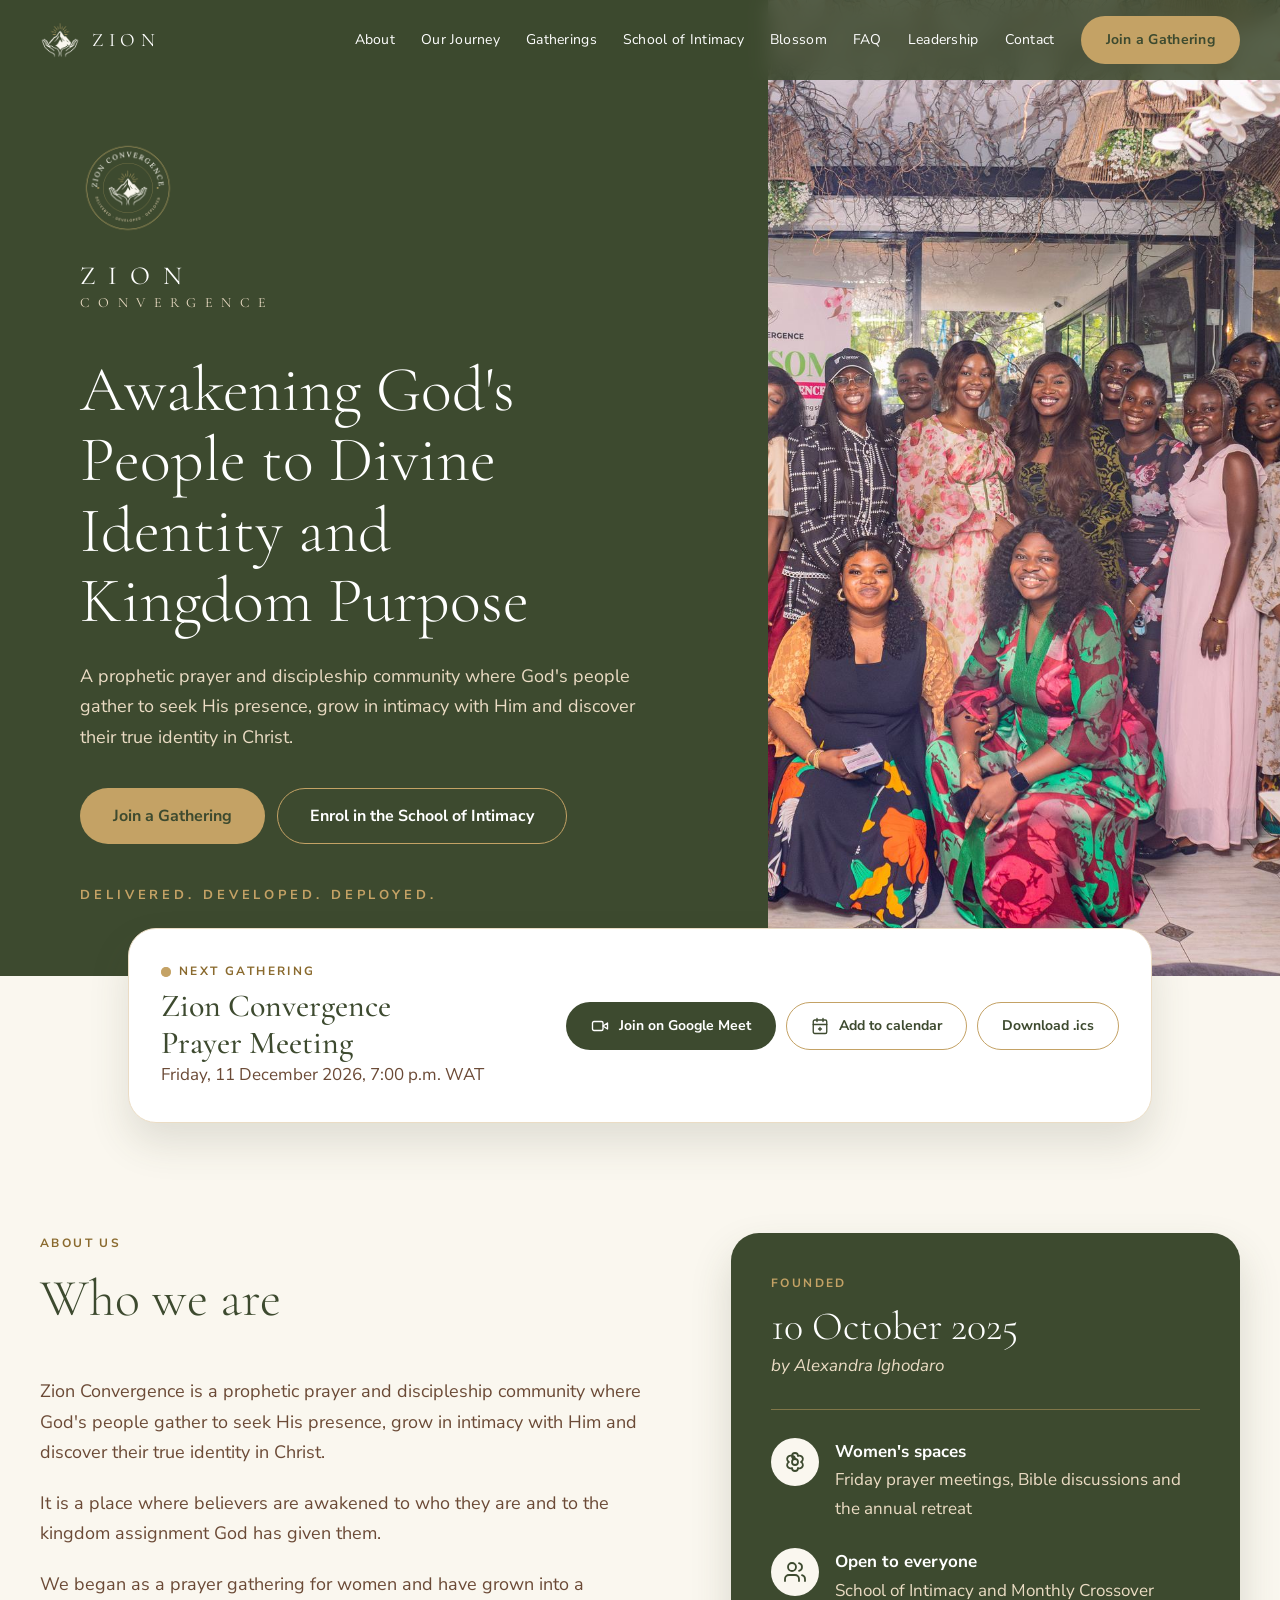
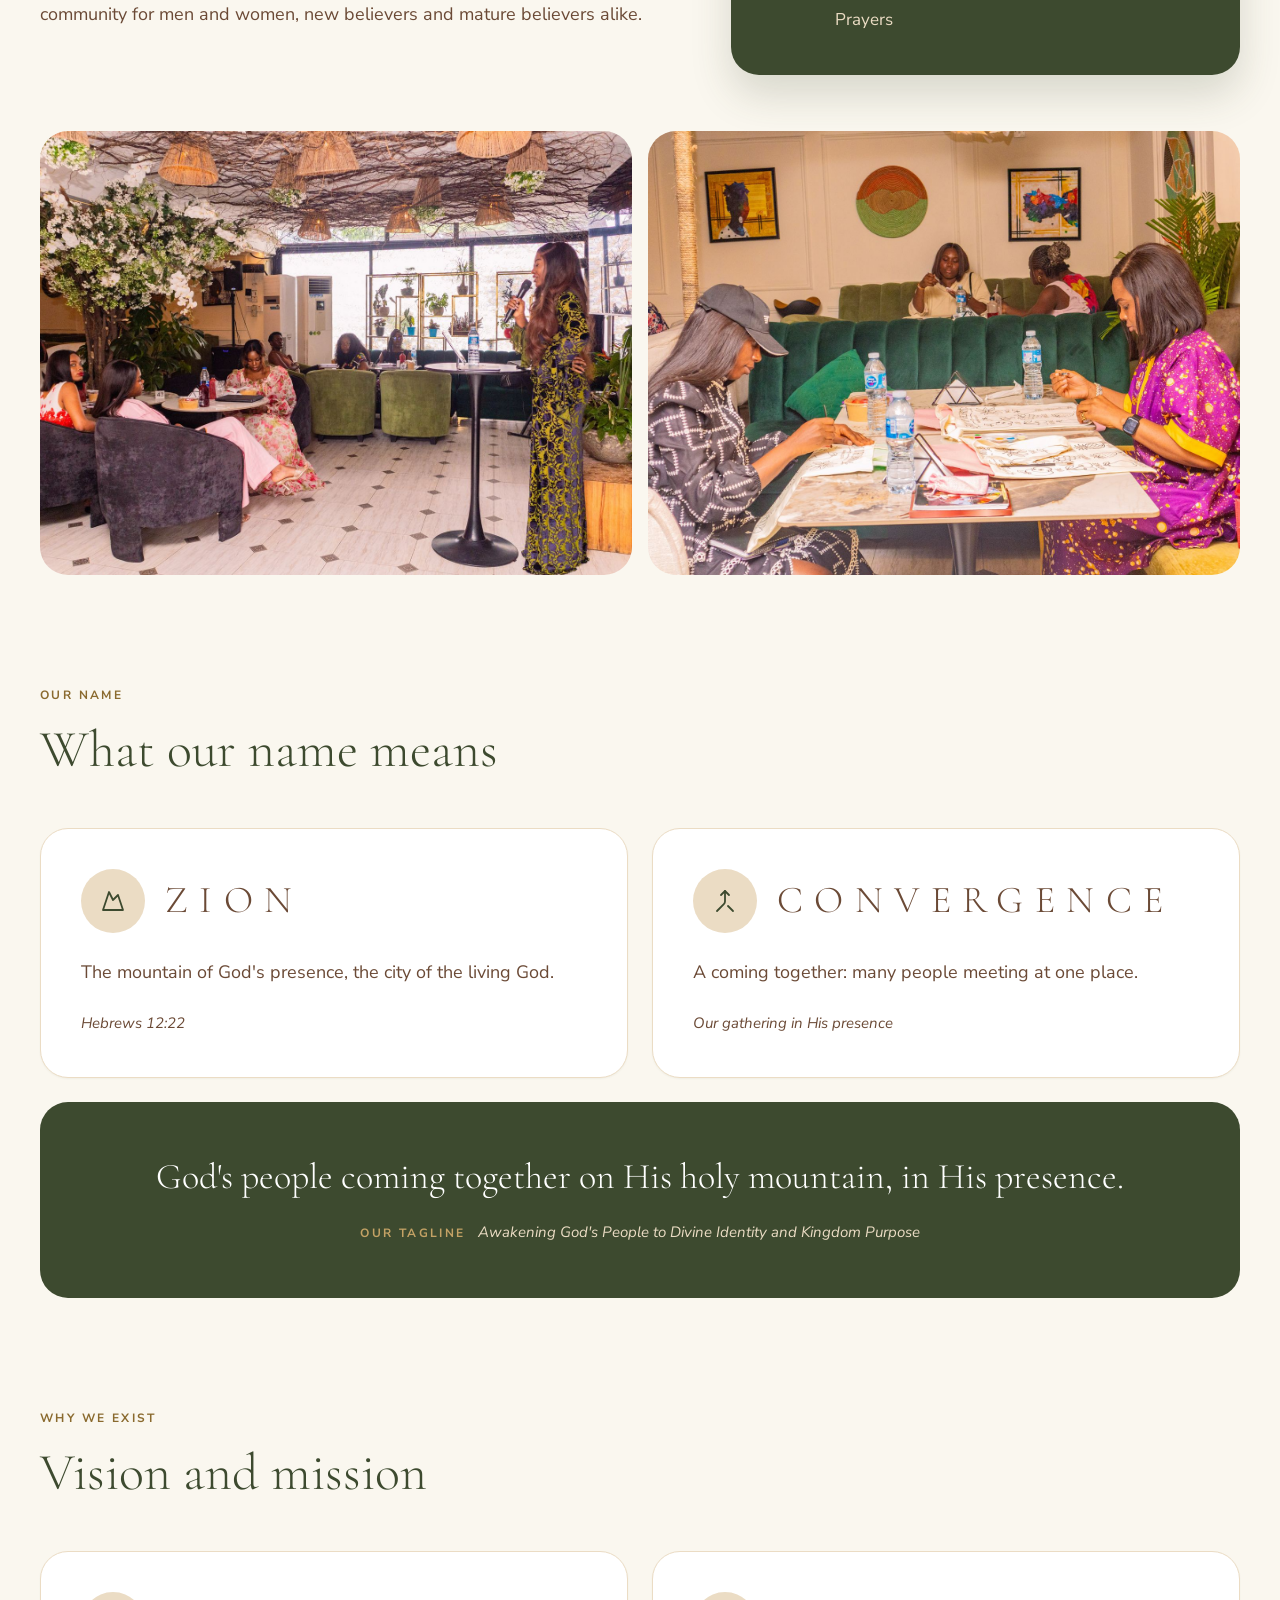
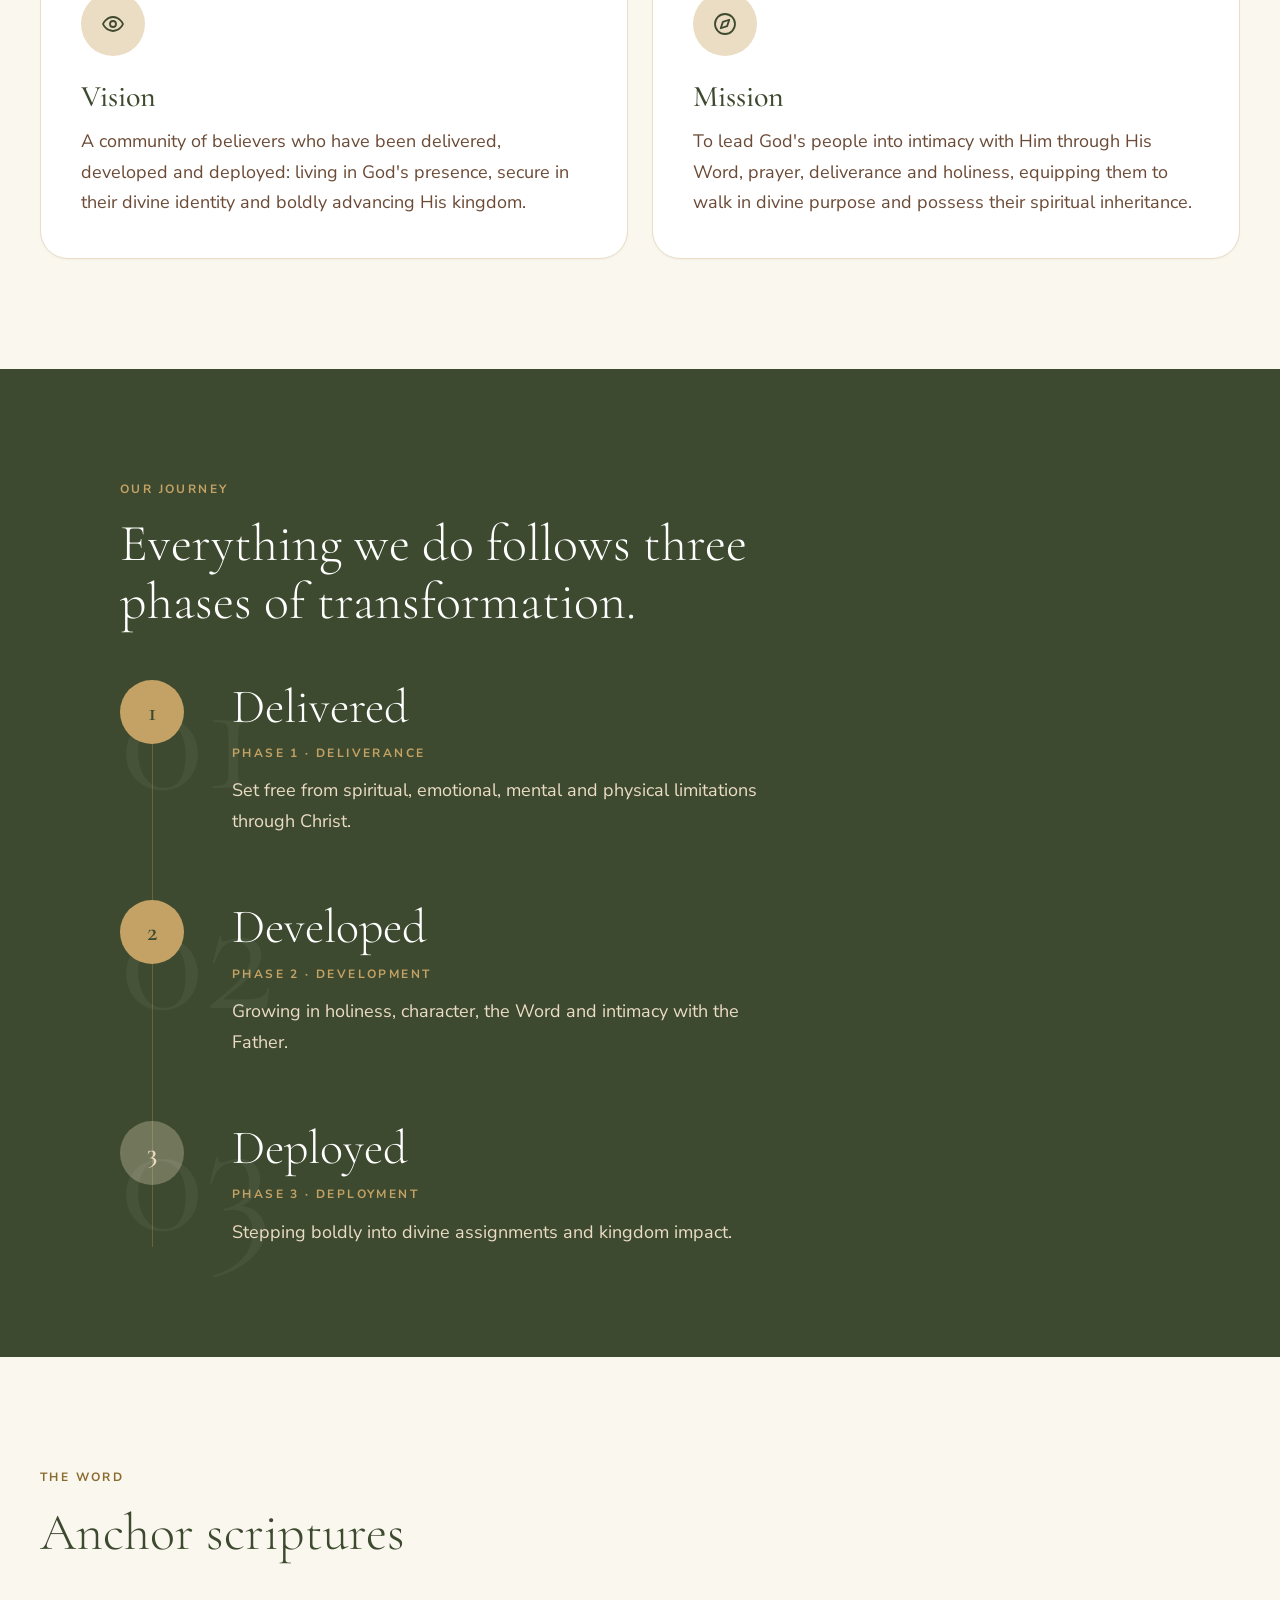
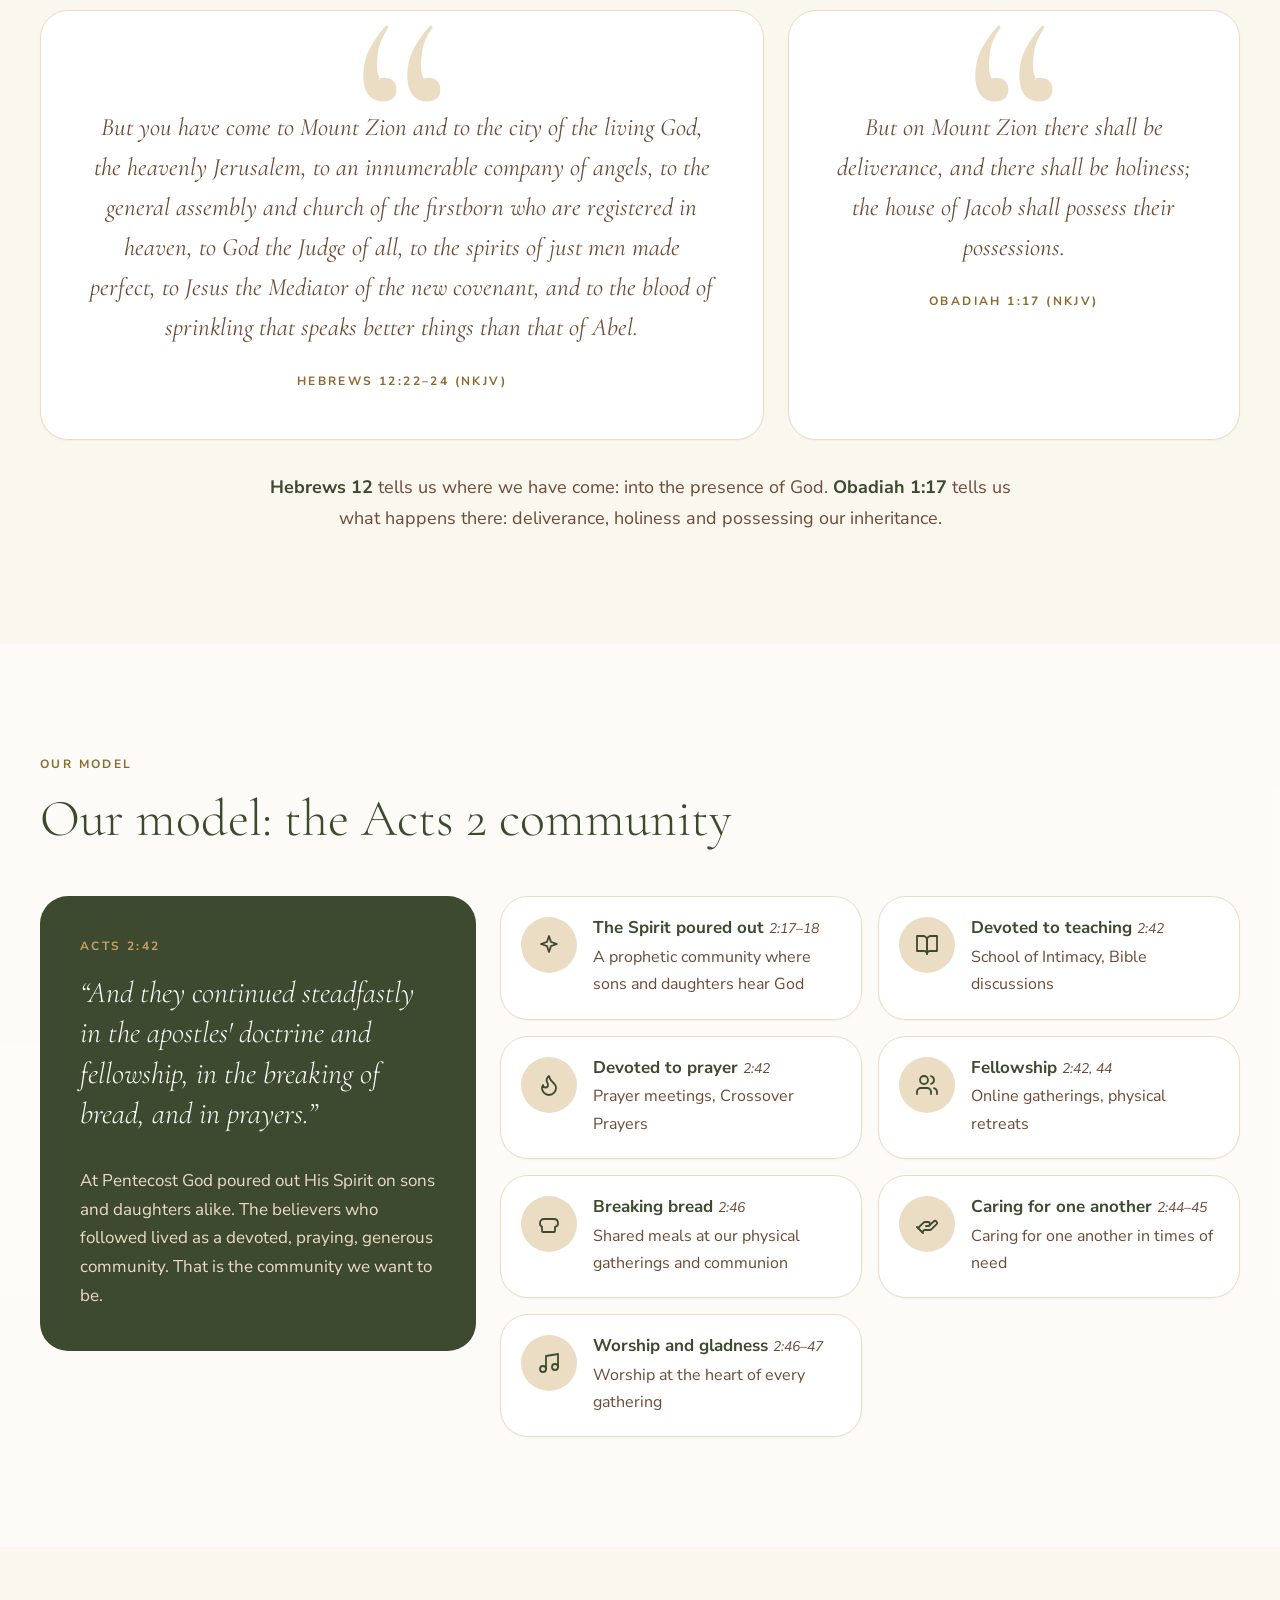
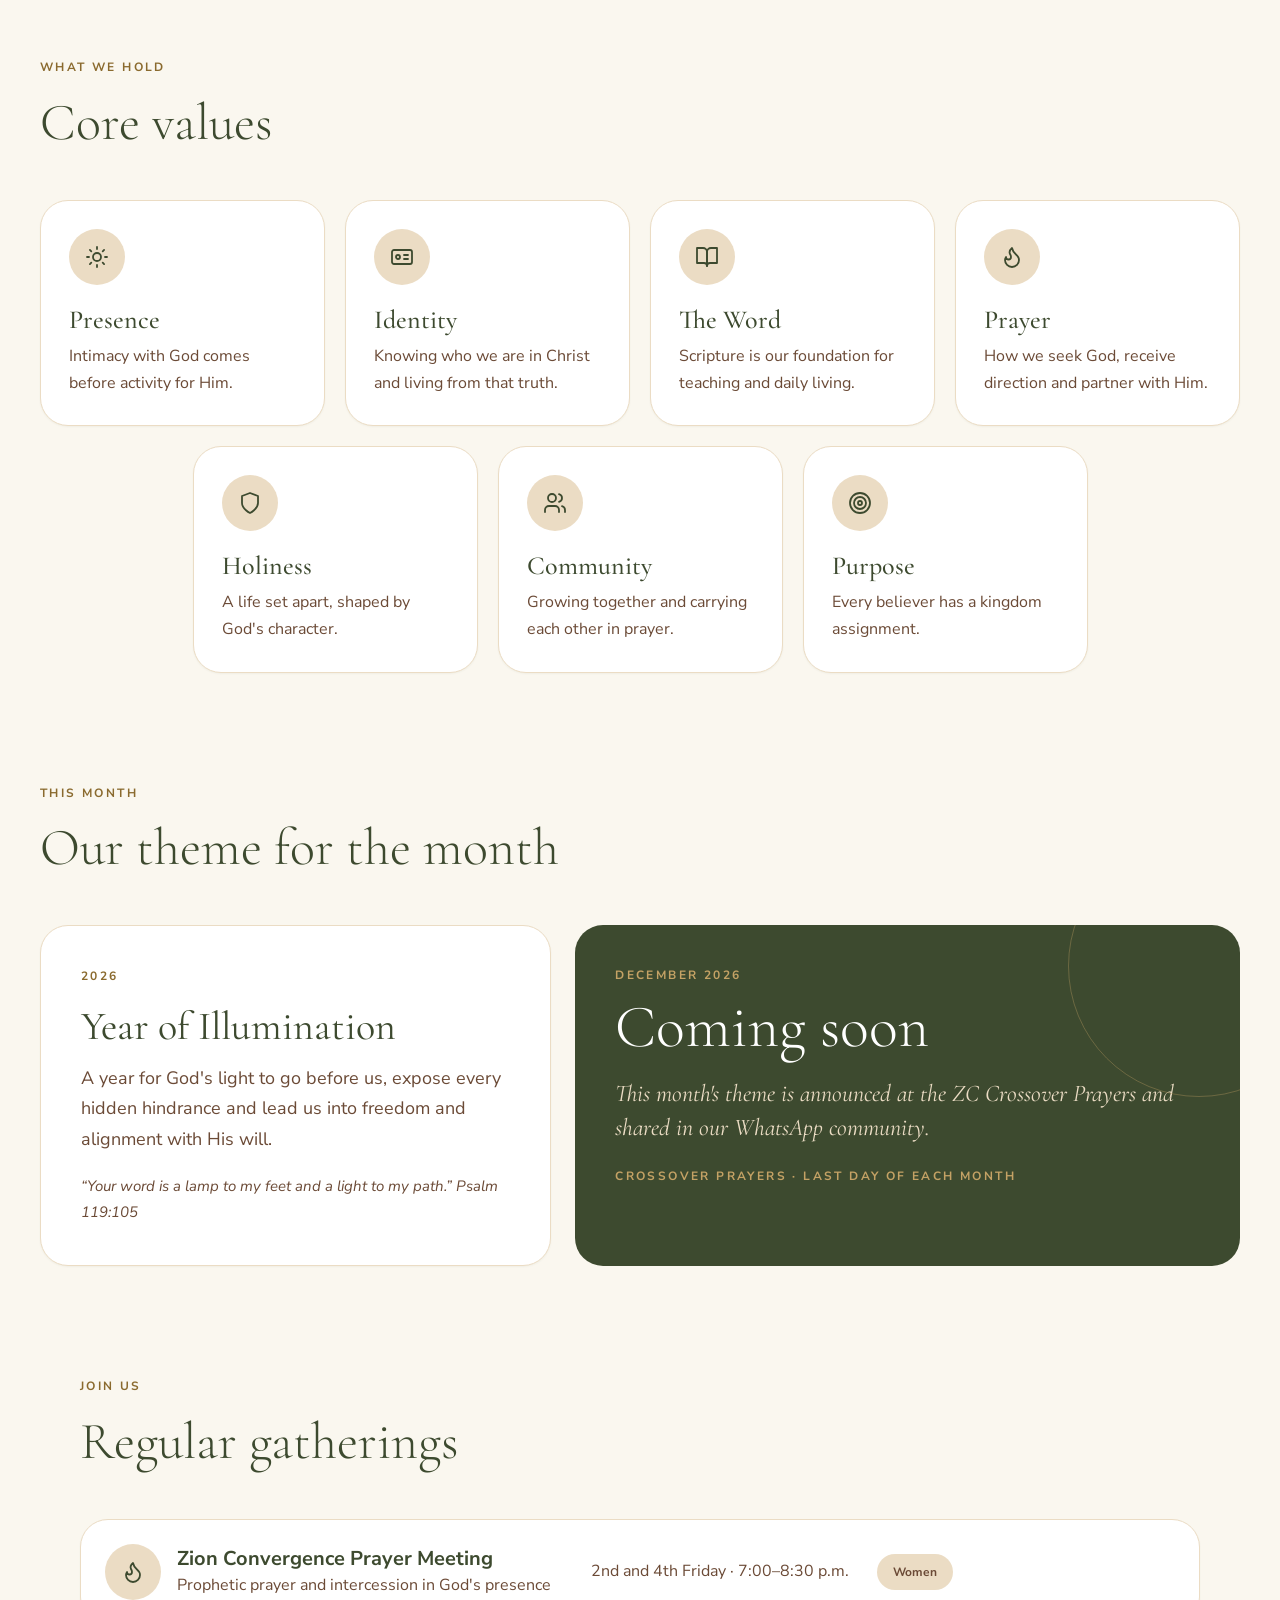
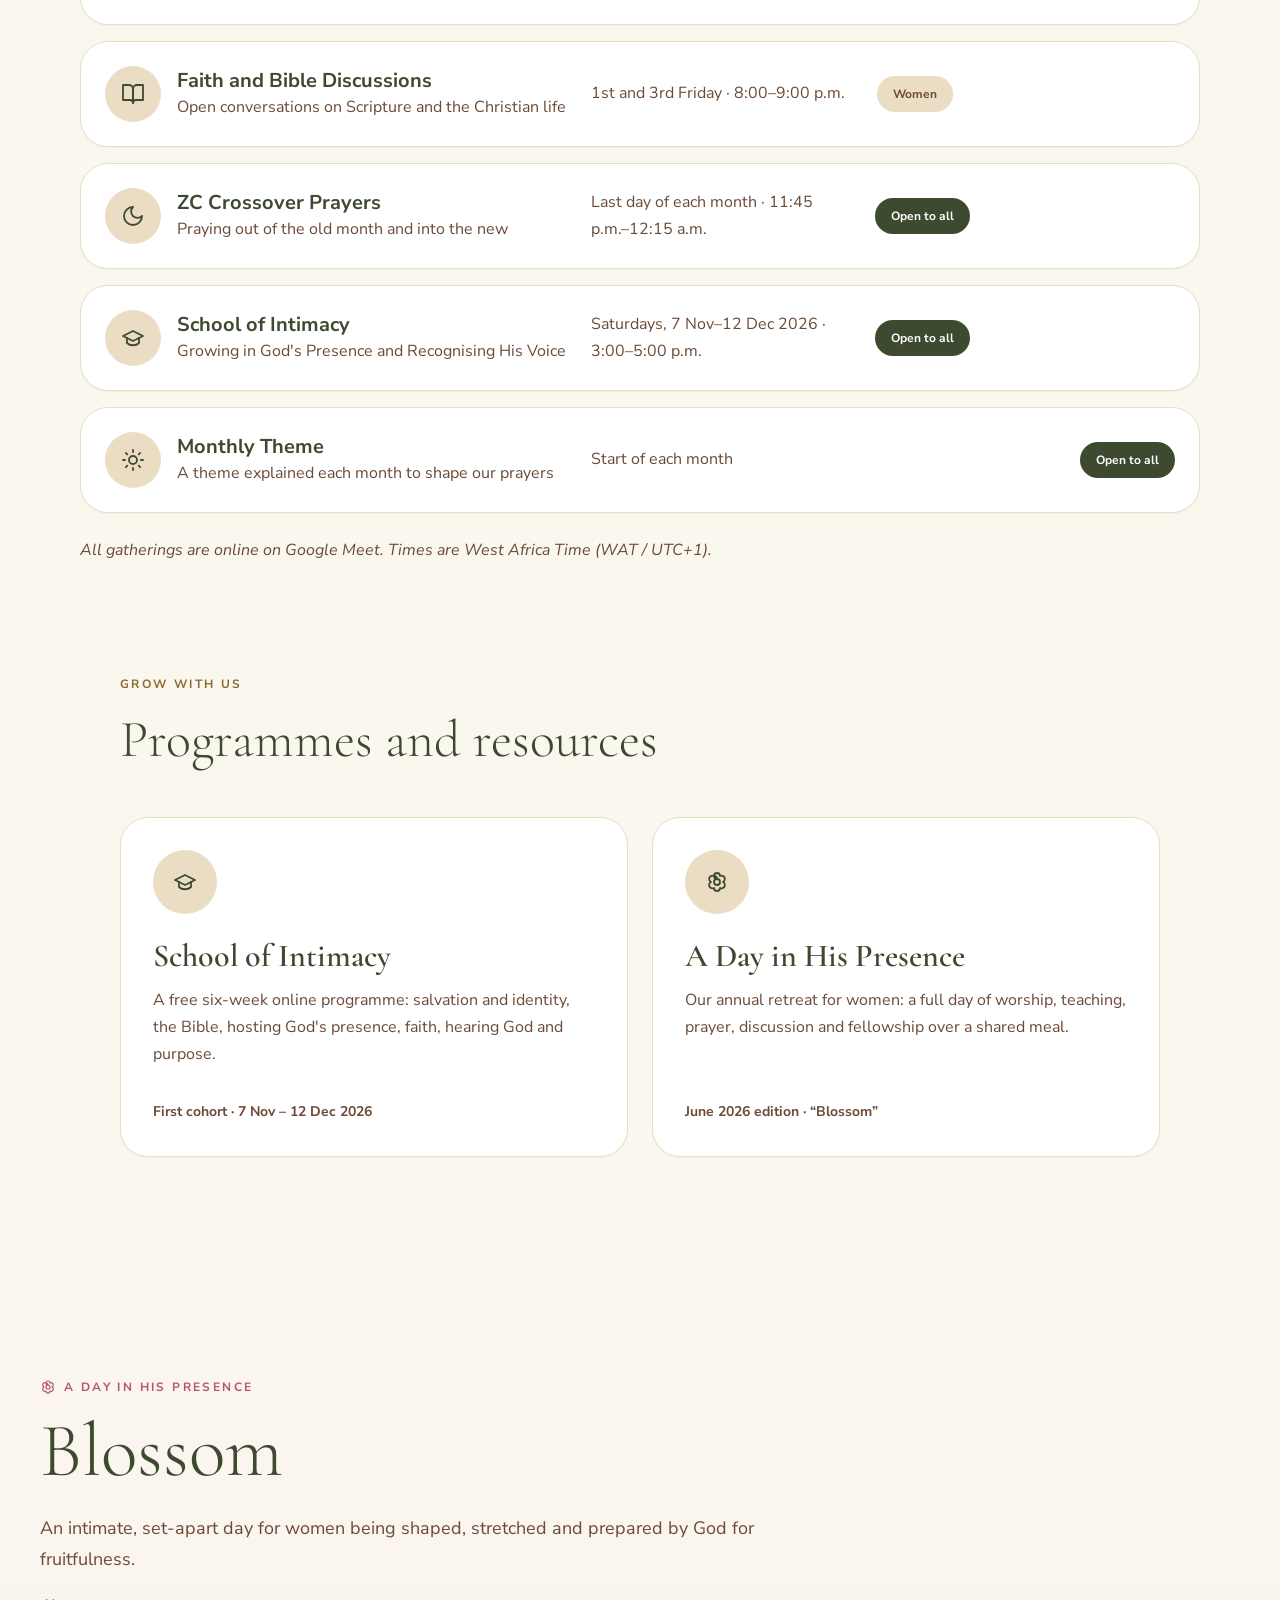
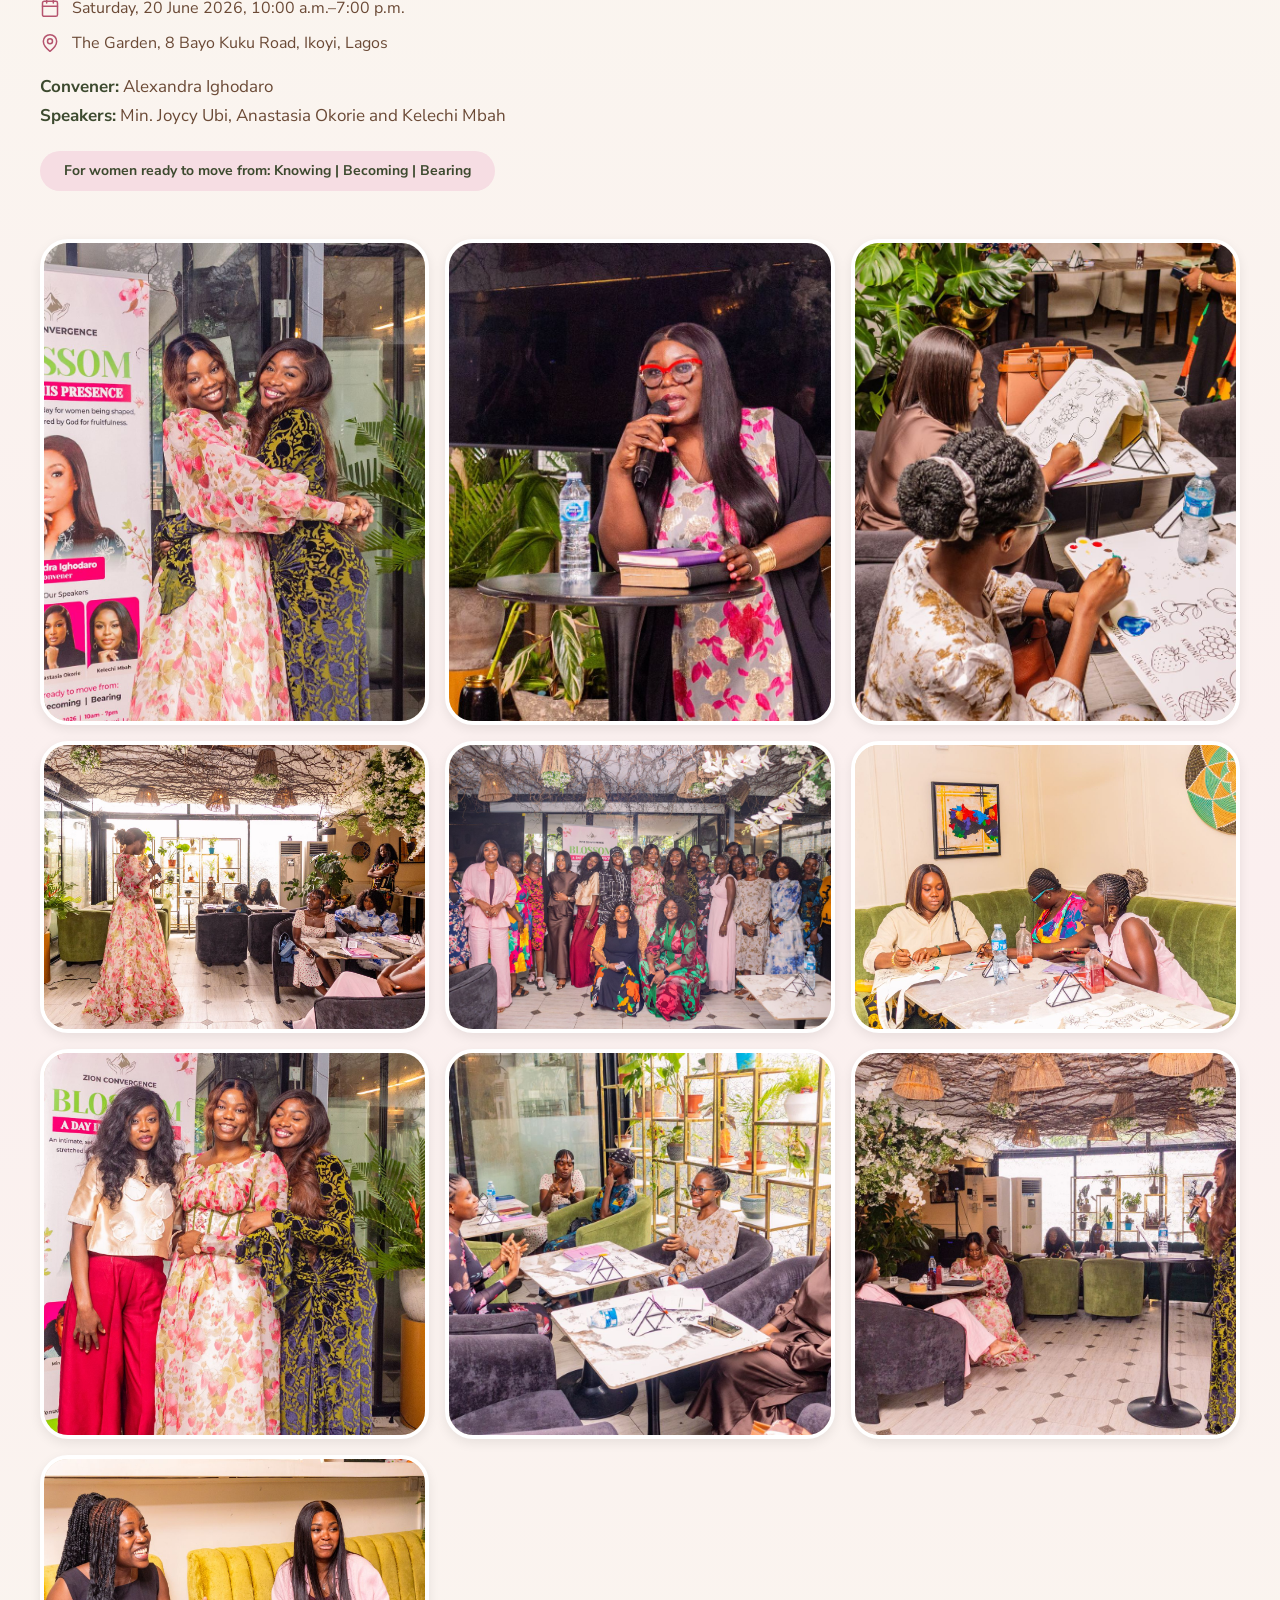
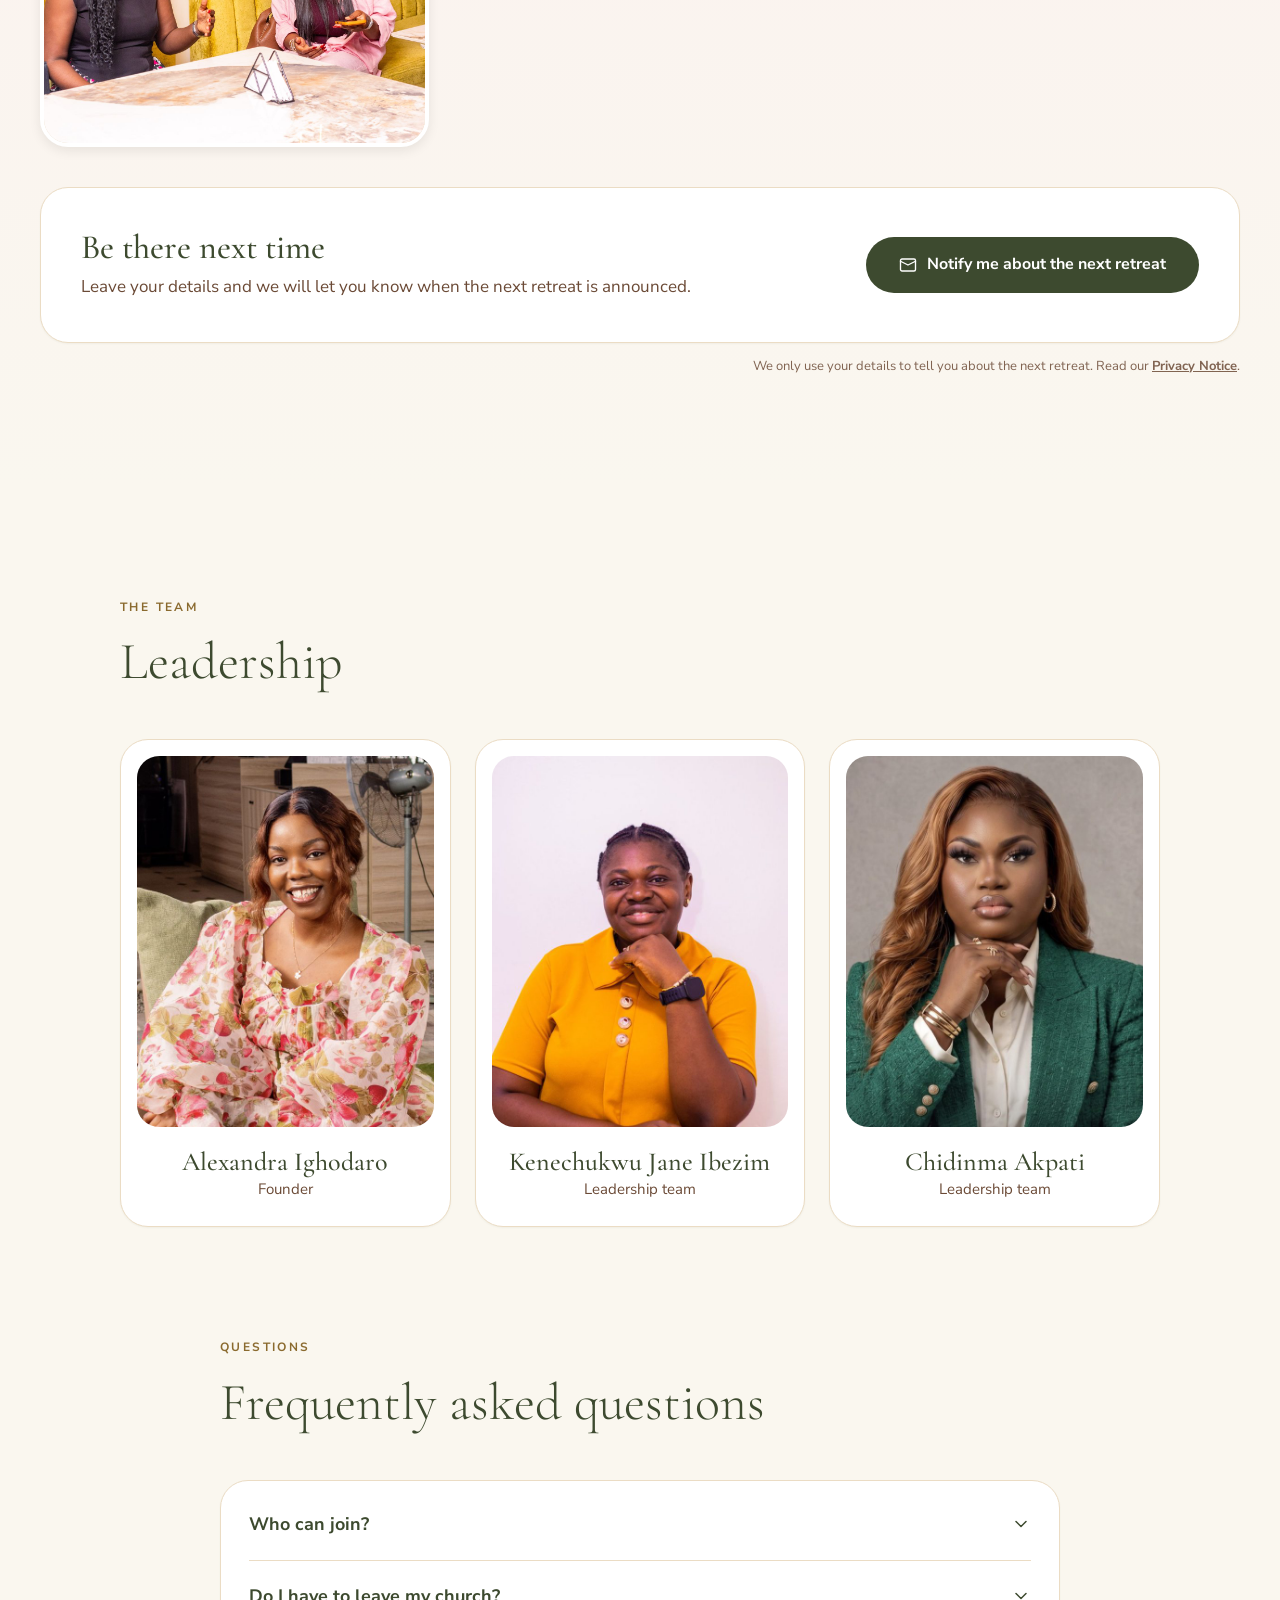
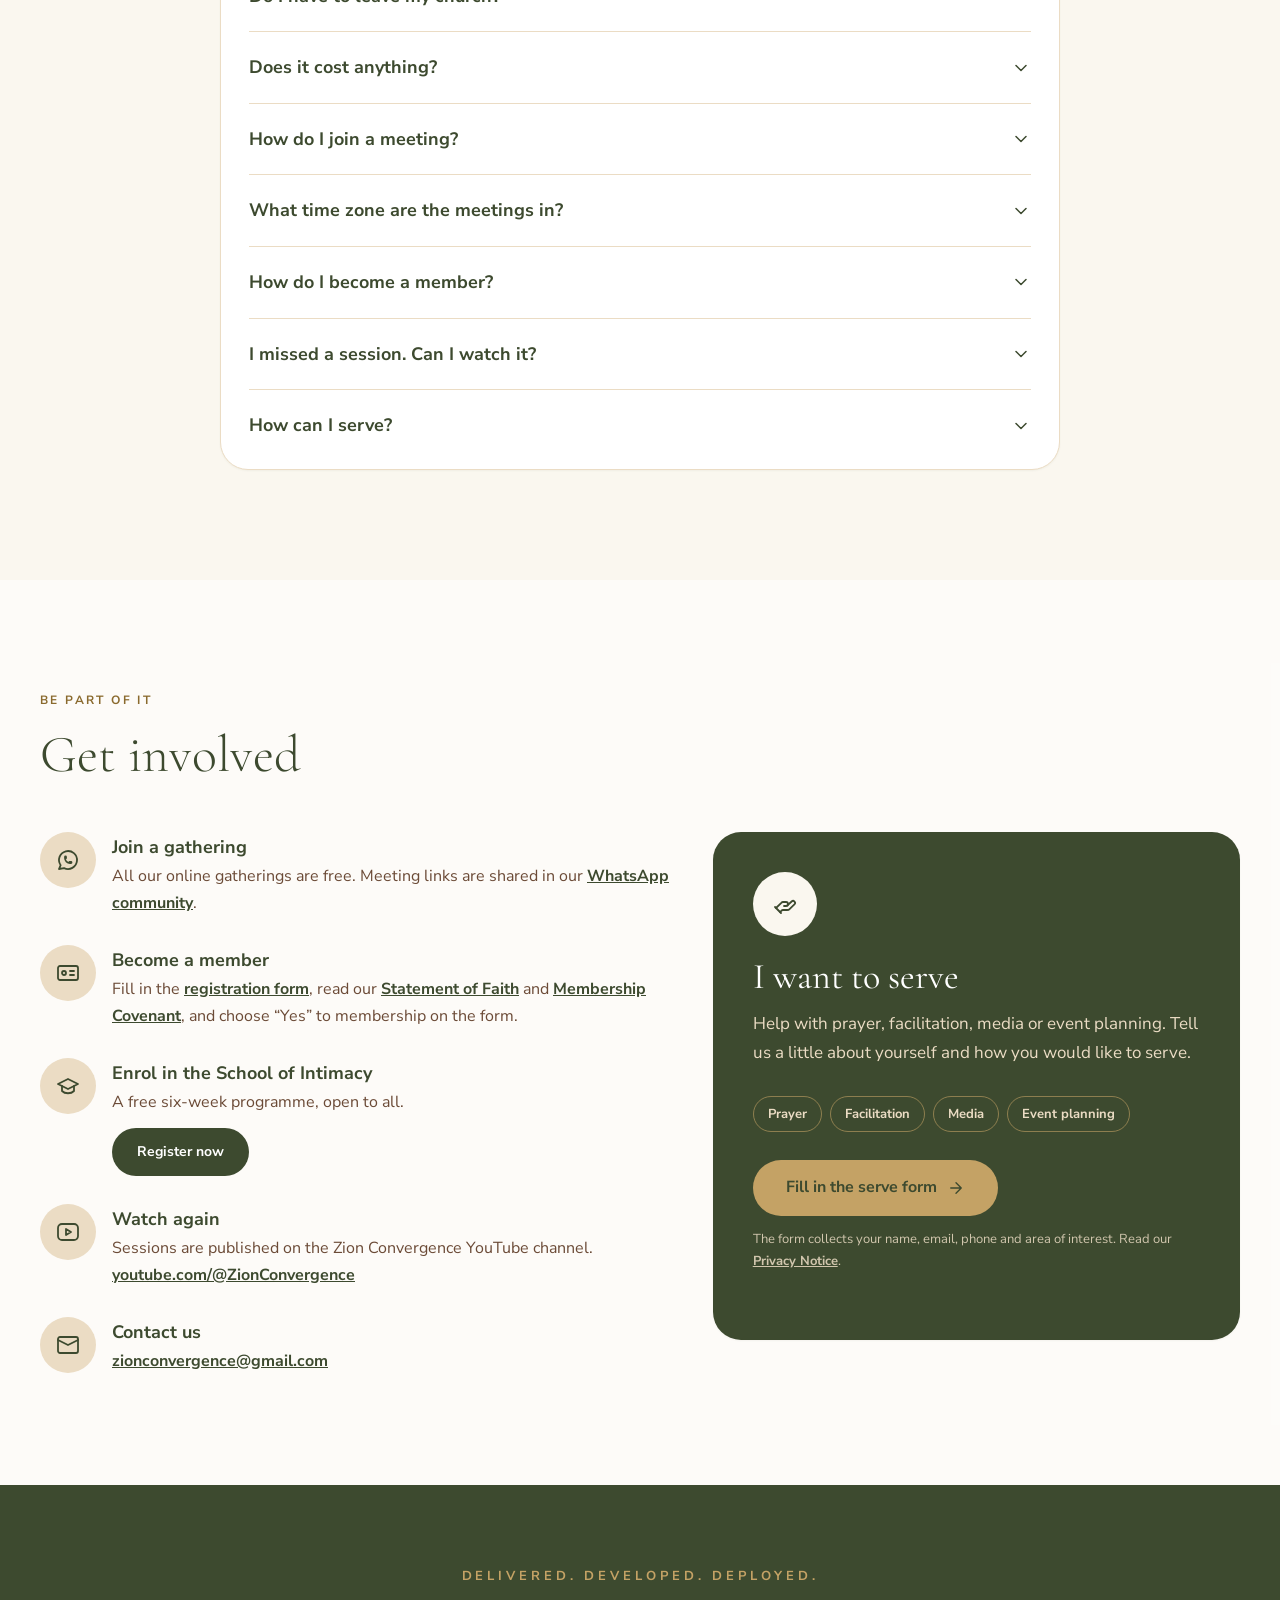
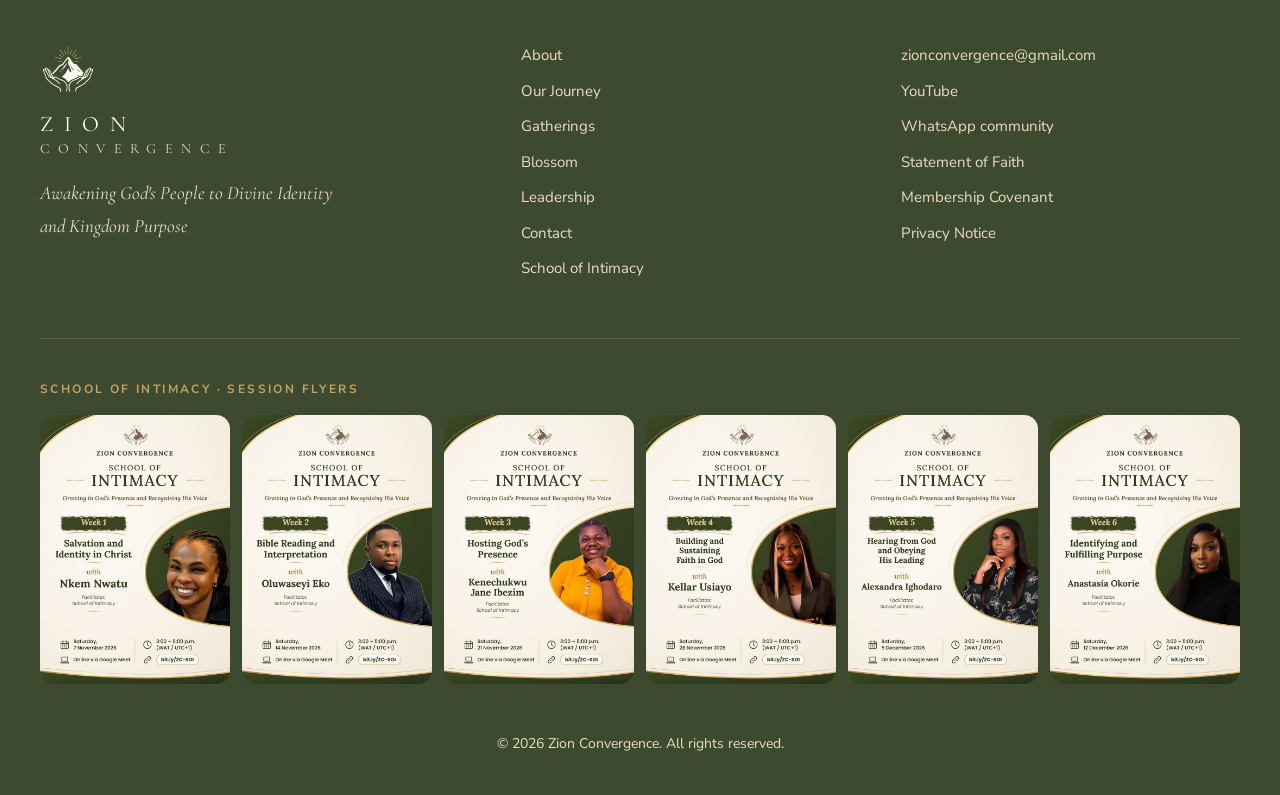
==== index.html @ b74c9147 "Use custom domain zionconvergence.org Co-Authored-By: Claude Opus 5.5 <noreply@anthropic.com> Claude" ====
<!DOCTYPE html>
<html lang="en">
<head>
<meta charset="utf-8">
<meta name="viewport" content="width=device-width, initial-scale=1">
<title>Zion Convergence | Prophetic Prayer & Discipleship Community</title>
<meta name="description" content="Zion Convergence is a prophetic prayer and discipleship community where God's people gather to seek His presence, grow in intimacy with Him and discover their true identity in Christ.">
<meta property="og:title" content="Zion Convergence | Prophetic Prayer & Discipleship Community">
<meta property="og:description" content="Awakening God's People to Divine Identity and Kingdom Purpose. Delivered. Developed. Deployed.">
<meta property="og:image" content="https://zionconvergence.org/img/group.jpg">
<link rel="icon" href="img/favicon.png">
<link rel="preconnect" href="https://fonts.googleapis.com">
<link rel="preconnect" href="https://fonts.gstatic.com" crossorigin>
<link href="https://fonts.googleapis.com/css2?family=Cormorant+Garamond:ital,wght@0,300;0,400;0,500;0,600;0,700;1,300;1,400&family=Nunito+Sans:ital,wght@0,400;0,700;1,400&display=swap" rel="stylesheet">
<link rel="stylesheet" href="style.css">
</head>
<body>
<header class="hdr"><nav aria-label="Main">
<a class="logo" href="index.html#top"><img src="img/mark-light.png" alt="" width="40" height="37"><span>ZION</span></a>
<button class="burger" aria-label="Open menu" aria-expanded="false" aria-controls="menu"><svg viewBox="0 0 24 24" fill="none" stroke="currentColor" stroke-width="1.8" stroke-linecap="round" stroke-linejoin="round" aria-hidden="true"><path d="M4 6h16M4 12h16M4 18h16"/></svg></button>
<div class="links" id="menu"><a href="#about">About</a><a href="#journey">Our Journey</a><a href="#gatherings">Gatherings</a><a href="school-of-intimacy.html">School of Intimacy</a><a href="#blossom">Blossom</a><a href="#faq">FAQ</a><a href="#leadership">Leadership</a><a href="#contact">Contact</a><a class="btn btn-gold sm" href="#gatherings">Join a Gathering</a></div>
</nav></header>
<a class="btn btn-gold sm fab" href="#gatherings">Join a Gathering</a>
<main id="top">
<section class="hero">
<div class="left"><div>
<img class="badge" src="img/badge-light.png" alt="Zion Convergence logo: hands holding a mountain beneath rays of light, Delivered, Developed, Deployed" width="96" height="96">
<p class="word1">ZION</p><p class="word2">CONVERGENCE</p>
<h1>Awakening God's People to Divine Identity and Kingdom Purpose</h1>
<p class="lead">A prophetic prayer and discipleship community where God's people gather to seek His presence, grow in intimacy with Him and discover their true identity in Christ.</p>
<div class="btns"><a class="btn btn-gold" href="#gatherings">Join a Gathering</a><a class="btn btn-outline" href="school-of-intimacy.html">Enrol in the School of Intimacy</a></div>
<p class="ddd">Delivered. Developed. Deployed.</p>
</div></div>
<div class="right"><img src="img/group.jpg" alt="Women of the Zion Convergence community gathered together at the Blossom retreat, smiling" width="2200" height="1467"></div>
</section>

<div class="next" id="next" hidden><div class="card">
<div class="info"><p class="live"><span class="dot"></span>Next gathering</p><h3>Zion Convergence Prayer Meeting</h3><p><time></time></p></div>
<div class="acts"><a class="btn btn-green sm meet" href="https://bit.ly/ZC-Fridays"><svg viewBox="0 0 24 24" fill="none" stroke="currentColor" stroke-width="1.8" stroke-linecap="round" stroke-linejoin="round" aria-hidden="true"><path d="m22 8-6 4 6 4V8Z"/><rect x="2" y="6" width="14" height="12" rx="2"/></svg>Join on Google Meet</a><a class="btn btn-line sm gcal" href="#"><svg viewBox="0 0 24 24" fill="none" stroke="currentColor" stroke-width="1.8" stroke-linecap="round" stroke-linejoin="round" aria-hidden="true"><rect x="3" y="4" width="18" height="18" rx="2"/><path d="M16 2v4M8 2v4M3 10h18M12 14v4M10 16h4"/></svg>Add to calendar</a><button class="btn btn-line sm ics" type="button">Download .ics</button></div>
</div></div>


<section class="sec" id="about"><div class="wrap">
<div class="about-grid">
<div class="rv"><div class="head "><p class="eyebrow">About us</p><h2 class="title">Who we are</h2></div><div class="prose">
<p>Zion Convergence is a prophetic prayer and discipleship community where God's people gather to seek His presence, grow in intimacy with Him and discover their true identity in Christ.</p>
<p>It is a place where believers are awakened to who they are and to the kingdom assignment God has given them.</p>
<p>We began as a prayer gathering for women and have grown into a community for men and women, new believers and mature believers alike.</p></div></div>
<div class="founded rv"><p class="eyebrow">Founded</p><p class="date">10 October 2025</p><p class="by">by Alexandra Ighodaro</p><div class="rule"></div>
<div class="frow"><span class="ic"><svg viewBox="0 0 24 24" fill="none" stroke="currentColor" stroke-width="1.8" stroke-linecap="round" stroke-linejoin="round" aria-hidden="true"><circle cx="12" cy="12" r="3"/><path d="M12 9a3 3 0 1 1 3-3 3 3 0 1 1 3 6 3 3 0 1 1-3 6 3 3 0 1 1-6 0 3 3 0 1 1-3-6 3 3 0 1 1 3-6 3 3 0 0 1 3 3Z"/></svg></span><div><b>Women's spaces</b><span>Friday prayer meetings, Bible discussions and the annual retreat</span></div></div>
<div class="frow"><span class="ic"><svg viewBox="0 0 24 24" fill="none" stroke="currentColor" stroke-width="1.8" stroke-linecap="round" stroke-linejoin="round" aria-hidden="true"><path d="M16 21v-2a4 4 0 0 0-4-4H6a4 4 0 0 0-4 4v2"/><circle cx="9" cy="7" r="4"/><path d="M22 21v-2a4 4 0 0 0-3-3.87"/><path d="M16 3.13a4 4 0 0 1 0 7.75"/></svg></span><div><b>Open to everyone</b><span>School of Intimacy and Monthly Crossover Prayers</span></div></div></div>
</div>
<div class="pair rv"><img src="img/gathering.jpg" alt="Women of Zion Convergence gathered under woven lights as a speaker shares" loading="lazy"><img src="img/painting-tables.jpg" alt="Women painting together at marble tables during a creative session" loading="lazy"></div>
</div></section>

<section class="sec-tight"><div class="wrap"><div class="head "><p class="eyebrow">Our name</p><h2 class="title">What our name means</h2></div>
<div class="two">
<div class="card pad rv"><div class="name-h"><span class="ic lg"><svg viewBox="0 0 24 24" fill="none" stroke="currentColor" stroke-width="1.8" stroke-linecap="round" stroke-linejoin="round" aria-hidden="true"><path d="m8 3 4 8 5-5 5 15H2L8 3z"/></svg></span><h3>ZION</h3></div><p class="prose">The mountain of God's presence, the city of the living God.</p><p class="cite" style="margin-top:24px">Hebrews 12:22</p></div>
<div class="card pad rv"><div class="name-h"><span class="ic lg"><svg viewBox="0 0 24 24" fill="none" stroke="currentColor" stroke-width="1.8" stroke-linecap="round" stroke-linejoin="round" aria-hidden="true"><path d="m8 6 4-4 4 4"/><path d="M12 2v10.3a4 4 0 0 1-1.17 2.83L4 22"/><path d="m20 22-5-5"/></svg></span><h3>CONVERGENCE</h3></div><p class="prose">A coming together: many people meeting at one place.</p><p class="cite" style="margin-top:24px">Our gathering in His presence</p></div>
</div>
<div class="banner rv"><p class="big">God's people coming together on His holy mountain, in His presence.</p><p class="tl"><b>Our tagline</b><i>Awakening God's People to Divine Identity and Kingdom Purpose</i></p></div>
</div></section>

<section class="sec-tight"><div class="wrap"><div class="head "><p class="eyebrow">Why we exist</p><h2 class="title">Vision and mission</h2></div>
<div class="two">
<div class="card pad rv"><span class="ic lg"><svg viewBox="0 0 24 24" fill="none" stroke="currentColor" stroke-width="1.8" stroke-linecap="round" stroke-linejoin="round" aria-hidden="true"><path d="M2 12s3-7 10-7 10 7 10 7-3 7-10 7-10-7-10-7Z"/><circle cx="12" cy="12" r="3"/></svg></span><h3 class="t">Vision</h3><p class="prose">A community of believers who have been delivered, developed and deployed: living in God's presence, secure in their divine identity and boldly advancing His kingdom.</p></div>
<div class="card pad rv"><span class="ic lg"><svg viewBox="0 0 24 24" fill="none" stroke="currentColor" stroke-width="1.8" stroke-linecap="round" stroke-linejoin="round" aria-hidden="true"><circle cx="12" cy="12" r="10"/><path d="m16.24 7.76-2.12 6.36-6.36 2.12 2.12-6.36 6.36-2.12z"/></svg></span><h3 class="t">Mission</h3><p class="prose">To lead God's people into intimacy with Him through His Word, prayer, deliverance and holiness, equipping them to walk in divine purpose and possess their spiritual inheritance.</p></div>
</div></div></section>

<section class="sec journey on-green" id="journey"><div class="wrap-md"><div class="head "><p class="eyebrow">Our journey</p><h2 class="title">Everything we do follows three phases of transformation.</h2></div>
<div class="steps">
<div class="step"><span class="ghost" aria-hidden="true">01</span><span class="num">1</span><h3>Delivered</h3><p class="ph">Phase 1 · Deliverance</p><p class="d">Set free from spiritual, emotional, mental and physical limitations through Christ.</p></div>
<div class="step"><span class="ghost" aria-hidden="true">02</span><span class="num">2</span><h3>Developed</h3><p class="ph">Phase 2 · Development</p><p class="d">Growing in holiness, character, the Word and intimacy with the Father.</p></div>
<div class="step"><span class="ghost" aria-hidden="true">03</span><span class="num">3</span><h3>Deployed</h3><p class="ph">Phase 3 · Deployment</p><p class="d">Stepping boldly into divine assignments and kingdom impact.</p></div>
</div></div></section>

<section class="sec"><div class="wrap"><div class="head "><p class="eyebrow">The Word</p><h2 class="title">Anchor scriptures</h2></div>
<div class="scr">
<div class="card quote rv"><span class="q" aria-hidden="true">“</span><blockquote><p>But you have come to Mount Zion and to the city of the living God, the heavenly Jerusalem, to an innumerable company of angels, to the general assembly and church of the firstborn who are registered in heaven, to God the Judge of all, to the spirits of just men made perfect, to Jesus the Mediator of the new covenant, and to the blood of sprinkling that speaks better things than that of Abel.</p><footer>Hebrews 12:22–24 (NKJV)</footer></blockquote></div>
<div class="card quote rv"><span class="q" aria-hidden="true">“</span><blockquote><p>But on Mount Zion there shall be deliverance, and there shall be holiness; the house of Jacob shall possess their possessions.</p><footer>Obadiah 1:17 (NKJV)</footer></blockquote></div>
</div>
<p class="scr-note"><strong>Hebrews 12</strong> tells us where we have come: into the presence of God. <strong>Obadiah 1:17</strong> tells us what happens there: deliverance, holiness and possessing our inheritance.</p>
</div></section>

<section class="sec soft"><div class="wrap"><div class="head "><p class="eyebrow">Our model</p><h2 class="title">Our model: the Acts 2 community</h2></div>
<div class="acts2">
<div class="acts-main"><p class="eyebrow" style="color:var(--gold)">Acts 2:42</p><p class="v">“And they continued steadfastly in the apostles' doctrine and fellowship, in the breaking of bread, and in prayers.”</p><p class="s">At Pentecost God poured out His Spirit on sons and daughters alike. The believers who followed lived as a devoted, praying, generous community. That is the community we want to be.</p></div>
<div class="acts-grid"><div class="card mini"><span class="ic"><svg viewBox="0 0 24 24" fill="none" stroke="currentColor" stroke-width="1.8" stroke-linecap="round" stroke-linejoin="round" aria-hidden="true"><path d="M12 3l1.9 5.8L20 11l-6.1 2.2L12 19l-1.9-5.8L4 11l6.1-2.2z"/></svg></span><div><b>The Spirit poured out <i>2:17–18</i></b><span>A prophetic community where sons and daughters hear God</span></div></div><div class="card mini"><span class="ic"><svg viewBox="0 0 24 24" fill="none" stroke="currentColor" stroke-width="1.8" stroke-linecap="round" stroke-linejoin="round" aria-hidden="true"><path d="M2 3h6a4 4 0 0 1 4 4v14a3 3 0 0 0-3-3H2z"/><path d="M22 3h-6a4 4 0 0 0-4 4v14a3 3 0 0 1 3-3h7z"/></svg></span><div><b>Devoted to teaching <i>2:42</i></b><span>School of Intimacy, Bible discussions</span></div></div><div class="card mini"><span class="ic"><svg viewBox="0 0 24 24" fill="none" stroke="currentColor" stroke-width="1.8" stroke-linecap="round" stroke-linejoin="round" aria-hidden="true"><path d="M8.5 14.5A2.5 2.5 0 0 0 11 12c0-1.38-.5-2-1-3-1.07-2.14-.22-4.05 2-6 .5 2.5 2 4.9 4 6.5 2 1.6 3 3.5 3 5.5a7 7 0 1 1-14 0c0-1.15.43-2.29 1-3a2.5 2.5 0 0 0 2.5 2.5z"/></svg></span><div><b>Devoted to prayer <i>2:42</i></b><span>Prayer meetings, Crossover Prayers</span></div></div><div class="card mini"><span class="ic"><svg viewBox="0 0 24 24" fill="none" stroke="currentColor" stroke-width="1.8" stroke-linecap="round" stroke-linejoin="round" aria-hidden="true"><path d="M16 21v-2a4 4 0 0 0-4-4H6a4 4 0 0 0-4 4v2"/><circle cx="9" cy="7" r="4"/><path d="M22 21v-2a4 4 0 0 0-3-3.87"/><path d="M16 3.13a4 4 0 0 1 0 7.75"/></svg></span><div><b>Fellowship <i>2:42, 44</i></b><span>Online gatherings, physical retreats</span></div></div><div class="card mini"><span class="ic"><svg viewBox="0 0 24 24" fill="none" stroke="currentColor" stroke-width="1.8" stroke-linecap="round" stroke-linejoin="round" aria-hidden="true"><path d="M3 11a4 4 0 0 1 4-4h10a4 4 0 0 1 1 7.87V19a1 1 0 0 1-1 1H6a1 1 0 0 1-1-1v-4.13A4 4 0 0 1 3 11Z"/></svg></span><div><b>Breaking bread <i>2:46</i></b><span>Shared meals at our physical gatherings and communion</span></div></div><div class="card mini"><span class="ic"><svg viewBox="0 0 24 24" fill="none" stroke="currentColor" stroke-width="1.8" stroke-linecap="round" stroke-linejoin="round" aria-hidden="true"><path d="M11 14h2a2 2 0 1 0 0-4h-3c-.6 0-1.1.2-1.4.6L3 16"/><path d="m7 20 1.6-1.4c.3-.4.8-.6 1.4-.6h4c1.1 0 2.1-.4 2.8-1.2l4.6-4.4a2 2 0 0 0-2.75-2.91l-4.2 3.9"/><path d="m2 15 6 6"/></svg></span><div><b>Caring for one another <i>2:44–45</i></b><span>Caring for one another in times of need</span></div></div><div class="card mini"><span class="ic"><svg viewBox="0 0 24 24" fill="none" stroke="currentColor" stroke-width="1.8" stroke-linecap="round" stroke-linejoin="round" aria-hidden="true"><path d="M9 18V5l12-2v13"/><circle cx="6" cy="18" r="3"/><circle cx="18" cy="16" r="3"/></svg></span><div><b>Worship and gladness <i>2:46–47</i></b><span>Worship at the heart of every gathering</span></div></div></div>
</div></div></section>

<section class="sec"><div class="wrap"><div class="head "><p class="eyebrow">What we hold</p><h2 class="title">Core values</h2></div><div class="vals"><div class="card val rv"><span class="ic"><svg viewBox="0 0 24 24" fill="none" stroke="currentColor" stroke-width="1.8" stroke-linecap="round" stroke-linejoin="round" aria-hidden="true"><circle cx="12" cy="12" r="4"/><path d="M12 2v2M12 20v2M4.9 4.9l1.4 1.4M17.7 17.7l1.4 1.4M2 12h2M20 12h2M4.9 19.1l1.4-1.4M17.7 6.3l1.4-1.4"/></svg></span><h3>Presence</h3><p>Intimacy with God comes before activity for Him.</p></div><div class="card val rv"><span class="ic"><svg viewBox="0 0 24 24" fill="none" stroke="currentColor" stroke-width="1.8" stroke-linecap="round" stroke-linejoin="round" aria-hidden="true"><rect x="2" y="5" width="20" height="14" rx="2"/><circle cx="8" cy="12" r="2"/><path d="M14 10h4M14 14h4"/></svg></span><h3>Identity</h3><p>Knowing who we are in Christ and living from that truth.</p></div><div class="card val rv"><span class="ic"><svg viewBox="0 0 24 24" fill="none" stroke="currentColor" stroke-width="1.8" stroke-linecap="round" stroke-linejoin="round" aria-hidden="true"><path d="M2 3h6a4 4 0 0 1 4 4v14a3 3 0 0 0-3-3H2z"/><path d="M22 3h-6a4 4 0 0 0-4 4v14a3 3 0 0 1 3-3h7z"/></svg></span><h3>The Word</h3><p>Scripture is our foundation for teaching and daily living.</p></div><div class="card val rv"><span class="ic"><svg viewBox="0 0 24 24" fill="none" stroke="currentColor" stroke-width="1.8" stroke-linecap="round" stroke-linejoin="round" aria-hidden="true"><path d="M8.5 14.5A2.5 2.5 0 0 0 11 12c0-1.38-.5-2-1-3-1.07-2.14-.22-4.05 2-6 .5 2.5 2 4.9 4 6.5 2 1.6 3 3.5 3 5.5a7 7 0 1 1-14 0c0-1.15.43-2.29 1-3a2.5 2.5 0 0 0 2.5 2.5z"/></svg></span><h3>Prayer</h3><p>How we seek God, receive direction and partner with Him.</p></div><div class="card val rv"><span class="ic"><svg viewBox="0 0 24 24" fill="none" stroke="currentColor" stroke-width="1.8" stroke-linecap="round" stroke-linejoin="round" aria-hidden="true"><path d="M12 22s8-4 8-10V5l-8-3-8 3v7c0 6 8 10 8 10z"/></svg></span><h3>Holiness</h3><p>A life set apart, shaped by God's character.</p></div><div class="card val rv"><span class="ic"><svg viewBox="0 0 24 24" fill="none" stroke="currentColor" stroke-width="1.8" stroke-linecap="round" stroke-linejoin="round" aria-hidden="true"><path d="M16 21v-2a4 4 0 0 0-4-4H6a4 4 0 0 0-4 4v2"/><circle cx="9" cy="7" r="4"/><path d="M22 21v-2a4 4 0 0 0-3-3.87"/><path d="M16 3.13a4 4 0 0 1 0 7.75"/></svg></span><h3>Community</h3><p>Growing together and carrying each other in prayer.</p></div><div class="card val rv"><span class="ic"><svg viewBox="0 0 24 24" fill="none" stroke="currentColor" stroke-width="1.8" stroke-linecap="round" stroke-linejoin="round" aria-hidden="true"><circle cx="12" cy="12" r="10"/><circle cx="12" cy="12" r="6"/><circle cx="12" cy="12" r="2"/></svg></span><h3>Purpose</h3><p>Every believer has a kingdom assignment.</p></div></div></div></section>

<section class="theme sec-tight" id="theme" style="padding-top:0"><div class="wrap"><div class="head "><p class="eyebrow">This month</p><h2 class="title">Our theme for the month</h2></div>
<div class="theme-grid">
<div class="card pad rv yr"><p class="eyebrow">2026</p><h3>Year of Illumination</h3><p class="prose">A year for God's light to go before us, expose every hidden hindrance and lead us into freedom and alignment with His will.</p><p class="cite" style="margin-top:20px">“Your word is a lamp to my feet and a light to my path.” Psalm 119:105</p></div>
<div class="theme-month rv" id="month"><p class="eyebrow"></p><h3></h3><p class="promise"></p><p class="focus"></p><p class="ref"></p></div>
</div></div></section>

<section class="sec" id="gatherings" style="padding-top:0"><div class="wrap-md" style="max-width:1160px"><div class="head "><p class="eyebrow">Join us</p><h2 class="title">Regular gatherings</h2></div>
<ul class="glist"><li class="card g rv"><div class="main"><span class="ic"><svg viewBox="0 0 24 24" fill="none" stroke="currentColor" stroke-width="1.8" stroke-linecap="round" stroke-linejoin="round" aria-hidden="true"><path d="M8.5 14.5A2.5 2.5 0 0 0 11 12c0-1.38-.5-2-1-3-1.07-2.14-.22-4.05 2-6 .5 2.5 2 4.9 4 6.5 2 1.6 3 3.5 3 5.5a7 7 0 1 1-14 0c0-1.15.43-2.29 1-3a2.5 2.5 0 0 0 2.5 2.5z"/></svg></span><div><h3>Zion Convergence Prayer Meeting</h3><p>Prophetic prayer and intercession in God's presence</p></div></div><p class="when">2nd and 4th Friday · 7:00–8:30 p.m.</p><div class="end"><span class="tag w">Women</span><a class="btn btn-gold sm" href="https://bit.ly/ZC-Fridays"><svg viewBox="0 0 24 24" fill="none" stroke="currentColor" stroke-width="1.8" stroke-linecap="round" stroke-linejoin="round" aria-hidden="true"><path d="m22 8-6 4 6 4V8Z"/><rect x="2" y="6" width="14" height="12" rx="2"/></svg>Join on Google Meet</a></div></li><li class="card g rv"><div class="main"><span class="ic"><svg viewBox="0 0 24 24" fill="none" stroke="currentColor" stroke-width="1.8" stroke-linecap="round" stroke-linejoin="round" aria-hidden="true"><path d="M2 3h6a4 4 0 0 1 4 4v14a3 3 0 0 0-3-3H2z"/><path d="M22 3h-6a4 4 0 0 0-4 4v14a3 3 0 0 1 3-3h7z"/></svg></span><div><h3>Faith and Bible Discussions</h3><p>Open conversations on Scripture and the Christian life</p></div></div><p class="when">1st and 3rd Friday · 8:00–9:00 p.m.</p><div class="end"><span class="tag w">Women</span><a class="btn btn-gold sm" href="https://bit.ly/ZC-Fridays"><svg viewBox="0 0 24 24" fill="none" stroke="currentColor" stroke-width="1.8" stroke-linecap="round" stroke-linejoin="round" aria-hidden="true"><path d="m22 8-6 4 6 4V8Z"/><rect x="2" y="6" width="14" height="12" rx="2"/></svg>Join on Google Meet</a></div></li><li class="card g rv"><div class="main"><span class="ic"><svg viewBox="0 0 24 24" fill="none" stroke="currentColor" stroke-width="1.8" stroke-linecap="round" stroke-linejoin="round" aria-hidden="true"><path d="M12 3a6 6 0 0 0 9 9 9 9 0 1 1-9-9Z"/></svg></span><div><h3>ZC Crossover Prayers</h3><p>Praying out of the old month and into the new</p></div></div><p class="when">Last day of each month · 11:45 p.m.–12:15 a.m.</p><div class="end"><span class="tag all">Open to all</span><a class="btn btn-gold sm" href="https://bit.ly/ZC-Crossover"><svg viewBox="0 0 24 24" fill="none" stroke="currentColor" stroke-width="1.8" stroke-linecap="round" stroke-linejoin="round" aria-hidden="true"><path d="m22 8-6 4 6 4V8Z"/><rect x="2" y="6" width="14" height="12" rx="2"/></svg>Join on Google Meet</a></div></li><li class="card g rv before"><div class="main"><span class="ic"><svg viewBox="0 0 24 24" fill="none" stroke="currentColor" stroke-width="1.8" stroke-linecap="round" stroke-linejoin="round" aria-hidden="true"><path d="M22 10 12 5 2 10l10 5 10-5z"/><path d="M6 12v5c3 3 9 3 12 0v-5"/></svg></span><div><h3>School of Intimacy</h3><p>Growing in God's Presence and Recognising His Voice</p></div></div><p class="when">Saturdays, 7 Nov–12 Dec 2026 · 3:00–5:00 p.m.</p><div class="end"><span class="tag all">Open to all</span><a class="btn btn-gold sm" href="https://bit.ly/ZC-SOI"><svg viewBox="0 0 24 24" fill="none" stroke="currentColor" stroke-width="1.8" stroke-linecap="round" stroke-linejoin="round" aria-hidden="true"><path d="m22 8-6 4 6 4V8Z"/><rect x="2" y="6" width="14" height="12" rx="2"/></svg>Join on Google Meet</a></div></li><li class="card g rv"><div class="main"><span class="ic"><svg viewBox="0 0 24 24" fill="none" stroke="currentColor" stroke-width="1.8" stroke-linecap="round" stroke-linejoin="round" aria-hidden="true"><circle cx="12" cy="12" r="4"/><path d="M12 2v2M12 20v2M4.9 4.9l1.4 1.4M17.7 17.7l1.4 1.4M2 12h2M20 12h2M4.9 19.1l1.4-1.4M17.7 6.3l1.4-1.4"/></svg></span><div><h3>Monthly Theme</h3><p>A theme explained each month to shape our prayers</p></div></div><p class="when">Start of each month</p><div class="end"><span class="tag all">Open to all</span></div></li><li class="card g after"><div class="main"><span class="ic"><svg viewBox="0 0 24 24" fill="none" stroke="currentColor" stroke-width="1.8" stroke-linecap="round" stroke-linejoin="round" aria-hidden="true"><path d="M22 10 12 5 2 10l10 5 10-5z"/><path d="M6 12v5c3 3 9 3 12 0v-5"/></svg></span><div><h3>School of Intimacy</h3><p>First cohort completed. Next cohort coming soon.</p></div></div><p class="when">Watch all six sessions on YouTube</p><div class="end"><span class="tag all">Open to all</span><a class="btn btn-gold sm" href="https://youtube.com/@ZionConvergence"><svg viewBox="0 0 24 24" fill="none" stroke="currentColor" stroke-width="1.8" stroke-linecap="round" stroke-linejoin="round" aria-hidden="true"><rect x="2" y="4" width="20" height="16" rx="4"/><path d="m10 9 5 3-5 3z"/></svg>Watch on YouTube</a></div></li></ul>
<p class="foot-note">All gatherings are online on Google Meet. Times are West Africa Time (WAT / UTC+1).</p>
</div></section>

<section class="sec-tight"><div class="wrap-md"><div class="head "><p class="eyebrow">Grow with us</p><h2 class="title">Programmes and resources</h2></div>
<div class="two">
<a class="card prog rv" href="school-of-intimacy.html"><span class="ic lg"><svg viewBox="0 0 24 24" fill="none" stroke="currentColor" stroke-width="1.8" stroke-linecap="round" stroke-linejoin="round" aria-hidden="true"><path d="M22 10 12 5 2 10l10 5 10-5z"/><path d="M6 12v5c3 3 9 3 12 0v-5"/></svg></span><h3>School of Intimacy</h3><p>A free six-week online programme: salvation and identity, the Bible, hosting God's presence, faith, hearing God and purpose.</p><small><span class="before">First cohort · 7 Nov – 12 Dec 2026</span><span class="after">First cohort completed · next cohort coming soon</span></small></a>
<a class="card prog rv" href="#blossom"><span class="ic lg"><svg viewBox="0 0 24 24" fill="none" stroke="currentColor" stroke-width="1.8" stroke-linecap="round" stroke-linejoin="round" aria-hidden="true"><circle cx="12" cy="12" r="3"/><path d="M12 9a3 3 0 1 1 3-3 3 3 0 1 1 3 6 3 3 0 1 1-3 6 3 3 0 1 1-6 0 3 3 0 1 1-3-6 3 3 0 1 1 3-6 3 3 0 0 1 3 3Z"/></svg></span><h3>A Day in His Presence</h3><p>Our annual retreat for women: a full day of worship, teaching, prayer, discussion and fellowship over a shared meal.</p><small>June 2026 edition · “Blossom”</small></a>
</div></div></section>

<section class="sec blossom" id="blossom"><div class="wrap">
<div style="max-width:760px">
<p class="bl-eyebrow"><svg viewBox="0 0 24 24" fill="none" stroke="currentColor" stroke-width="1.8" stroke-linecap="round" stroke-linejoin="round" aria-hidden="true"><circle cx="12" cy="12" r="3"/><path d="M12 9a3 3 0 1 1 3-3 3 3 0 1 1 3 6 3 3 0 1 1-3 6 3 3 0 1 1-6 0 3 3 0 1 1-3-6 3 3 0 1 1 3-6 3 3 0 0 1 3 3Z"/></svg>A Day in His Presence</p>
<h2>Blossom</h2>
<p class="prose" style="margin-top:24px">An intimate, set-apart day for women being shaped, stretched and prepared by God for fruitfulness.</p>
<ul class="bl-facts"><li><svg viewBox="0 0 24 24" fill="none" stroke="currentColor" stroke-width="1.8" stroke-linecap="round" stroke-linejoin="round" aria-hidden="true"><rect x="3" y="4" width="18" height="18" rx="2"/><path d="M16 2v4M8 2v4M3 10h18"/></svg>Saturday, 20 June 2026, 10:00 a.m.–7:00 p.m.</li><li><svg viewBox="0 0 24 24" fill="none" stroke="currentColor" stroke-width="1.8" stroke-linecap="round" stroke-linejoin="round" aria-hidden="true"><path d="M20 10c0 6-8 12-8 12s-8-6-8-12a8 8 0 0 1 16 0Z"/><circle cx="12" cy="10" r="3"/></svg>The Garden, 8 Bayo Kuku Road, Ikoyi, Lagos</li></ul>
<p style="margin-top:16px"><strong>Convener:</strong> Alexandra Ighodaro</p>
<p><strong>Speakers:</strong> Min. Joycy Ubi, Anastasia Okorie and Kelechi Mbah</p>
<p class="kbb">For women ready to move from: Knowing | Becoming | Bearing</p>
</div>
<div class="masonry"><button class="r45" data-lb="img/banner-hug.jpg" aria-label="View photo: Two women embracing beside the Blossom: A Day in His Presence banner"><img src="img/banner-hug.jpg" alt="Two women embracing beside the Blossom: A Day in His Presence banner" loading="lazy"></button><button class="r43" data-lb="img/teaching.jpg" aria-label="View photo: Alexandra Ighodaro speaking to the women gathered at the Blossom retreat"><img src="img/teaching.jpg" alt="Alexandra Ighodaro speaking to the women gathered at the Blossom retreat" loading="lazy"></button><button class="r11" data-lb="img/three-women.jpg" aria-label="View photo: Three women smiling together in front of the Blossom banner"><img src="img/three-women.jpg" alt="Three women smiling together in front of the Blossom banner" loading="lazy"></button><button class="r43" data-lb="img/sofa-chat.jpg" aria-label="View photo: Two women laughing in conversation on a yellow velvet sofa"><img src="img/sofa-chat.jpg" alt="Two women laughing in conversation on a yellow velvet sofa" loading="lazy"></button><button class="r45" data-lb="img/speaker.jpg" aria-label="View photo: A speaker sharing with a microphone at the retreat"><img src="img/speaker.jpg" alt="A speaker sharing with a microphone at the retreat" loading="lazy"></button><button class="r43" data-lb="img/group.jpg" aria-label="View photo: The women of Zion Convergence gathered together at the Blossom retreat"><img src="img/group.jpg" alt="The women of Zion Convergence gathered together at the Blossom retreat" loading="lazy"></button><button class="r11" data-lb="img/table-conversation.jpg" aria-label="View photo: Women in conversation around tables during a small-group session"><img src="img/table-conversation.jpg" alt="Women in conversation around tables during a small-group session" loading="lazy"></button><button class="r45" data-lb="img/painting.jpg" aria-label="View photo: Women painting Fruit of the Spirit canvases at marble tables"><img src="img/painting.jpg" alt="Women painting Fruit of the Spirit canvases at marble tables" loading="lazy"></button><button class="r43" data-lb="img/painting-sofa.jpg" aria-label="View photo: Women painting together on a green velvet sofa"><img src="img/painting-sofa.jpg" alt="Women painting together on a green velvet sofa" loading="lazy"></button><button class="r11" data-lb="img/gathering.jpg" aria-label="View photo: A speaker addressing the women seated in velvet armchairs beneath hanging lights"><img src="img/gathering.jpg" alt="A speaker addressing the women seated in velvet armchairs beneath hanging lights" loading="lazy"></button></div>
<div class="card notify rv"><div><h3>Be there next time</h3><p>Leave your details and we will let you know when the next retreat is announced.</p></div><a class="btn btn-green" href="https://bit.ly/ZC-Retreat"><svg viewBox="0 0 24 24" fill="none" stroke="currentColor" stroke-width="1.8" stroke-linecap="round" stroke-linejoin="round" aria-hidden="true"><rect x="2" y="4" width="20" height="16" rx="2"/><path d="m22 7-10 5L2 7"/></svg>Notify me about the next retreat</a></div>
<p class="formnote" style="text-align:right">We only use your details to tell you about the next retreat. Read our <a href="privacy.html">Privacy Notice</a>.</p>
</div></section>

<section class="sec" id="leadership"><div class="wrap-md"><div class="head "><p class="eyebrow">The team</p><h2 class="title">Leadership</h2></div>
<div class="leaders">
<div class="card leader rv"><img src="img/leader-alexa.jpg" alt="Portrait of Alexandra Ighodaro" loading="lazy" width="640" height="800"><h3>Alexandra Ighodaro</h3><p>Founder</p></div>
<div class="card leader rv"><img src="img/leader-jane.jpg" alt="Portrait of Kenechukwu Jane Ibezim" loading="lazy" width="640" height="800"><h3>Kenechukwu Jane Ibezim</h3><p>Leadership team</p></div>
<div class="card leader rv"><img src="img/leader-chidinma.jpg" alt="Portrait of Chidinma Akpati" loading="lazy" width="640" height="800"><h3>Chidinma Akpati</h3><p>Leadership team</p></div>
</div></div></section>

<section class="sec-tight" id="faq"><div class="wrap-sm"><div class="head "><p class="eyebrow">Questions</p><h2 class="title">Frequently asked questions</h2></div><div class="card faq"><details><summary>Who can join?<svg viewBox="0 0 24 24" fill="none" stroke="currentColor" stroke-width="1.8" stroke-linecap="round" stroke-linejoin="round" aria-hidden="true"><path d="m6 9 6 6 6-6"/></svg></summary><p>Everyone. Our Friday prayer meetings, Bible discussions and annual retreat are for women. Crossover Prayers and the School of Intimacy are open to all.</p></details><details><summary>Do I have to leave my church?<svg viewBox="0 0 24 24" fill="none" stroke="currentColor" stroke-width="1.8" stroke-linecap="round" stroke-linejoin="round" aria-hidden="true"><path d="m6 9 6 6 6-6"/></svg></summary><p>No. We are non-denominational, and we encourage every member to stay rooted in a local church.</p></details><details><summary>Does it cost anything?<svg viewBox="0 0 24 24" fill="none" stroke="currentColor" stroke-width="1.8" stroke-linecap="round" stroke-linejoin="round" aria-hidden="true"><path d="m6 9 6 6 6-6"/></svg></summary><p>No. All our online gatherings are free.</p></details><details><summary>How do I join a meeting?<svg viewBox="0 0 24 24" fill="none" stroke="currentColor" stroke-width="1.8" stroke-linecap="round" stroke-linejoin="round" aria-hidden="true"><path d="m6 9 6 6 6-6"/></svg></summary><p>Join our <a href="https://bit.ly/ZC-WhatsApp">WhatsApp community</a>. Meeting links are shared there, and the Google Meet links are also listed under <a href="#gatherings">Gatherings</a>.</p></details><details><summary>What time zone are the meetings in?<svg viewBox="0 0 24 24" fill="none" stroke="currentColor" stroke-width="1.8" stroke-linecap="round" stroke-linejoin="round" aria-hidden="true"><path d="m6 9 6 6 6-6"/></svg></summary><p>West Africa Time (WAT, UTC+1). Members join from different countries.</p></details><details><summary>How do I become a member?<svg viewBox="0 0 24 24" fill="none" stroke="currentColor" stroke-width="1.8" stroke-linecap="round" stroke-linejoin="round" aria-hidden="true"><path d="m6 9 6 6 6-6"/></svg></summary><p>Fill in the <a href="https://forms.gle/nbXXHBcZYrjv3CDd9">registration form</a>, read our <a href="https://bit.ly/ZC-Faith">Statement of Faith</a> and <a href="https://bit.ly/ZC-Covenant">Membership Covenant</a>, and choose “Yes” to membership on the form.</p></details><details><summary>I missed a session. Can I watch it?<svg viewBox="0 0 24 24" fill="none" stroke="currentColor" stroke-width="1.8" stroke-linecap="round" stroke-linejoin="round" aria-hidden="true"><path d="m6 9 6 6 6-6"/></svg></summary><p>School of Intimacy sessions are published on our <a href="https://youtube.com/@ZionConvergence">YouTube channel</a>.</p></details><details><summary>How can I serve?<svg viewBox="0 0 24 24" fill="none" stroke="currentColor" stroke-width="1.8" stroke-linecap="round" stroke-linejoin="round" aria-hidden="true"><path d="m6 9 6 6 6-6"/></svg></summary><p>Fill in the <a href="https://bit.ly/ZC-Serve">Serve with us form</a> and tell us whether you are interested in prayer, facilitation, media or event planning.</p></details></div></div></section>

<section class="sec soft" id="contact"><div class="wrap"><div class="head "><p class="eyebrow">Be part of it</p><h2 class="title">Get involved</h2></div>
<div class="contact-grid">
<div>
<div class="crow"><span class="ic"><svg viewBox="0 0 24 24" fill="none" stroke="currentColor" stroke-width="1.8" stroke-linecap="round" stroke-linejoin="round" aria-hidden="true"><path d="M3 21l1.65-3.8a9 9 0 1 1 3.4 2.9L3 21"/><path d="M9 10a.5.5 0 0 0 1 0V9a.5.5 0 0 0-1 0v1a5 5 0 0 0 5 5h1a.5.5 0 0 0 0-1h-1a.5.5 0 0 0 0 1"/></svg></span><div><b>Join a gathering</b><p>All our online gatherings are free. Meeting links are shared in our <a href="https://bit.ly/ZC-WhatsApp">WhatsApp community</a>.</p></div></div>
<div class="crow"><span class="ic"><svg viewBox="0 0 24 24" fill="none" stroke="currentColor" stroke-width="1.8" stroke-linecap="round" stroke-linejoin="round" aria-hidden="true"><rect x="2" y="5" width="20" height="14" rx="2"/><circle cx="8" cy="12" r="2"/><path d="M14 10h4M14 14h4"/></svg></span><div><b>Become a member</b><p>Fill in the <a href="https://forms.gle/nbXXHBcZYrjv3CDd9">registration form</a>, read our <a href="https://bit.ly/ZC-Faith">Statement of Faith</a> and <a href="https://bit.ly/ZC-Covenant">Membership Covenant</a>, and choose “Yes” to membership on the form.</p></div></div>
<div class="crow"><span class="ic"><svg viewBox="0 0 24 24" fill="none" stroke="currentColor" stroke-width="1.8" stroke-linecap="round" stroke-linejoin="round" aria-hidden="true"><path d="M22 10 12 5 2 10l10 5 10-5z"/><path d="M6 12v5c3 3 9 3 12 0v-5"/></svg></span><div><b>Enrol in the School of Intimacy</b><p class="before">A free six-week programme, open to all.</p><a class="btn btn-green sm before" style="display:inline-flex" href="https://bit.ly/ZC-SOI-Register">Register now</a><p class="after">Our first cohort is complete. Watch every session on <a href="https://youtube.com/@ZionConvergence">YouTube</a>; the next cohort is coming soon.</p></div></div>
<div class="crow"><span class="ic"><svg viewBox="0 0 24 24" fill="none" stroke="currentColor" stroke-width="1.8" stroke-linecap="round" stroke-linejoin="round" aria-hidden="true"><rect x="2" y="4" width="20" height="16" rx="4"/><path d="m10 9 5 3-5 3z"/></svg></span><div><b>Watch again</b><p>Sessions are published on the Zion Convergence YouTube channel.</p><p><a href="https://youtube.com/@ZionConvergence">youtube.com/@ZionConvergence</a></p></div></div>
<div class="crow"><span class="ic"><svg viewBox="0 0 24 24" fill="none" stroke="currentColor" stroke-width="1.8" stroke-linecap="round" stroke-linejoin="round" aria-hidden="true"><rect x="2" y="4" width="20" height="16" rx="2"/><path d="m22 7-10 5L2 7"/></svg></span><div><b>Contact us</b><p><a href="mailto:zionconvergence@gmail.com">zionconvergence@gmail.com</a></p></div></div>
</div>
<div class="card serve rv"><span class="ic lg"><svg viewBox="0 0 24 24" fill="none" stroke="currentColor" stroke-width="1.8" stroke-linecap="round" stroke-linejoin="round" aria-hidden="true"><path d="M11 14h2a2 2 0 1 0 0-4h-3c-.6 0-1.1.2-1.4.6L3 16"/><path d="m7 20 1.6-1.4c.3-.4.8-.6 1.4-.6h4c1.1 0 2.1-.4 2.8-1.2l4.6-4.4a2 2 0 0 0-2.75-2.91l-4.2 3.9"/><path d="m2 15 6 6"/></svg></span><h3>I want to serve</h3><p>Help with prayer, facilitation, media or event planning. Tell us a little about yourself and how you would like to serve.</p>
<ul><li>Prayer</li><li>Facilitation</li><li>Media</li><li>Event planning</li></ul>
<a class="btn btn-gold" href="https://bit.ly/ZC-Serve">Fill in the serve form<svg viewBox="0 0 24 24" fill="none" stroke="currentColor" stroke-width="1.8" stroke-linecap="round" stroke-linejoin="round" aria-hidden="true"><path d="M5 12h14M12 5l7 7-7 7"/></svg></a><p class="formnote">The form collects your name, email, phone and area of interest. Read our <a href="privacy.html">Privacy Notice</a>.</p></div>
</div></div></section>
</main>
<footer class="ftr"><div class="wrap">
<p class="ddd">Delivered. Developed. Deployed.</p>
<div class="fcols">
<div class="fbrand"><img src="img/mark-light.png" alt="" width="56" height="52"><p class="word1">ZION</p><p class="word2">CONVERGENCE</p><p class="tl">Awakening God's People to Divine Identity and Kingdom Purpose</p></div>
<nav class="fnav" aria-label="Footer"><a href="index.html#about">About</a><a href="index.html#journey">Our Journey</a><a href="index.html#gatherings">Gatherings</a><a href="index.html#blossom">Blossom</a><a href="index.html#leadership">Leadership</a><a href="index.html#contact">Contact</a><a href="school-of-intimacy.html">School of Intimacy</a></nav>
<div class="fnav"><a href="mailto:zionconvergence@gmail.com">zionconvergence@gmail.com</a><a href="https://youtube.com/@ZionConvergence">YouTube</a><a href="https://bit.ly/ZC-WhatsApp">WhatsApp community</a><a href="https://bit.ly/ZC-Faith">Statement of Faith</a><a href="https://bit.ly/ZC-Covenant">Membership Covenant</a><a href="privacy.html">Privacy Notice</a></div>
</div>
<div class="flyers"><p class="eyebrow">School of Intimacy · Session flyers</p><div class="fstrip"><a href="school-of-intimacy.html#weeks"><img src="img/flyer-w1.jpg" alt="Week 1 flyer: Salvation and Identity in Christ, with Nkem Nwatu, 7 November 2026" loading="lazy" width="700" height="990"></a><a href="school-of-intimacy.html#weeks"><img src="img/flyer-w2.jpg" alt="Week 2 flyer: Bible Reading and Interpretation, with Oluwaseyi Eko, 14 November 2026" loading="lazy" width="700" height="990"></a><a href="school-of-intimacy.html#weeks"><img src="img/flyer-w3.jpg" alt="Week 3 flyer: Hosting God&#x27;s Presence, with Kenechukwu Jane Ibezim, 21 November 2026" loading="lazy" width="700" height="990"></a><a href="school-of-intimacy.html#weeks"><img src="img/flyer-w4.jpg" alt="Week 4 flyer: Building and Sustaining Faith in God, with Kellar Usiayo, 28 November 2026" loading="lazy" width="700" height="990"></a><a href="school-of-intimacy.html#weeks"><img src="img/flyer-w5.jpg" alt="Week 5 flyer: Hearing from God and Obeying His Leading, with Alexandra Ighodaro, 5 December 2026" loading="lazy" width="700" height="990"></a><a href="school-of-intimacy.html#weeks"><img src="img/flyer-w6.jpg" alt="Week 6 flyer: Identifying and Fulfilling Purpose, with Anastasia Okorie, 12 December 2026" loading="lazy" width="700" height="990"></a></div></div>
<p class="copy">© <span id="yr">2026</span> Zion Convergence. All rights reserved.</p>
</div></footer>
<div class="lb" role="dialog" aria-modal="true" aria-label="Photo viewer"><button class="x" aria-label="Close"><svg viewBox="0 0 24 24" fill="none" stroke="currentColor" stroke-width="1.8" stroke-linecap="round" stroke-linejoin="round" aria-hidden="true"><path d="M18 6 6 18M6 6l12 12"/></svg></button><button class="pv" aria-label="Previous photo"><svg viewBox="0 0 24 24" fill="none" stroke="currentColor" stroke-width="1.8" stroke-linecap="round" stroke-linejoin="round" aria-hidden="true"><path d="m15 18-6-6 6-6"/></svg></button><img alt=""><button class="nx" aria-label="Next photo"><svg viewBox="0 0 24 24" fill="none" stroke="currentColor" stroke-width="1.8" stroke-linecap="round" stroke-linejoin="round" aria-hidden="true"><path d="m9 18 6-6-6-6"/></svg></button></div>
<script src="script.js"></script>
</body></html>
---- style.css ----
/* Zion Convergence — olive / sand / gold, Cormorant Garamond + Nunito Sans */
:root{
  --green:#3D4A2F; --green-deep:#323D26; --gold:#C4A265; --gold-deep:#8A6A2E;
  --sand:#EBDCC4; --cream:#FAF7EF; --brown:#6B4A36; --rose:#B5546E; --blush:#F6DDE3;
  --head:'Cormorant Garamond', Georgia, 'Times New Roman', serif;
  --body:'Nunito Sans', 'Segoe UI', Arial, sans-serif;
  color-scheme: light;
}
*{box-sizing:border-box}
html{scroll-behavior:smooth;scroll-padding-top:90px}
@media (prefers-reduced-motion: reduce){html{scroll-behavior:auto}*{transition:none!important;animation:none!important}}
body{margin:0;background:var(--cream);color:var(--brown);font-family:var(--body);font-size:17px;line-height:1.7;overflow-x:hidden}
h1,h2,h3{font-family:var(--head);margin:0;line-height:1.15;text-wrap:balance}
p{margin:0}
img{max-width:100%;height:auto;display:block}
a{color:inherit}
a:focus-visible,button:focus-visible,summary:focus-visible{outline:3px solid var(--gold);outline-offset:3px;border-radius:8px}
.wrap{max-width:1240px;margin:0 auto;padding:0 20px}
.wrap-md{max-width:1080px;margin:0 auto;padding:0 20px}
.wrap-sm{max-width:880px;margin:0 auto;padding:0 20px}
.sec{padding:110px 0}
.sec-tight{padding-bottom:110px}
.eyebrow{font-size:12px;font-weight:700;letter-spacing:.2em;text-transform:uppercase;color:var(--gold-deep);margin-bottom:16px}
.on-green .eyebrow{color:var(--gold)}
.title{font-size:clamp(36px,4.6vw,52px);font-weight:300;color:var(--green);line-height:1.12}
.on-green .title{color:#fff}
.head{max-width:760px;margin-bottom:48px}
.card{background:#fff;border:1px solid var(--sand);border-radius:28px;box-shadow:0 1px 2px rgba(61,74,47,.05)}
.ic{width:56px;height:56px;border-radius:50%;background:var(--sand);color:var(--green);display:inline-flex;align-items:center;justify-content:center;flex-shrink:0}
.ic.lg{width:64px;height:64px}
.ic svg{width:24px;height:24px}
.btn{display:inline-flex;align-items:center;justify-content:center;gap:10px;height:56px;padding:0 32px;border-radius:999px;font-weight:700;text-decoration:none;font-size:16px;transition:background .3s,color .3s,border-color .3s;border:1px solid transparent;font-family:var(--body);cursor:pointer}
.btn.sm{height:48px;padding:0 24px;font-size:14px}
.btn svg{width:18px;height:18px}
.btn-gold{background:var(--gold);color:var(--green)}
.btn-gold:hover{background:#fff}
.btn-outline{border-color:var(--gold);color:#fff}
.btn-outline:hover{background:var(--gold);color:var(--green)}
.btn-green{background:var(--green);color:#fff}
.btn-green:hover{background:var(--gold);color:var(--green)}
.btn-line{border-color:var(--gold);color:var(--green);background:transparent}
.btn-line:hover{background:var(--sand)}

/* header */
.hdr{position:fixed;inset:0 0 auto;z-index:50;background:rgba(61,74,47,.86);backdrop-filter:blur(10px);-webkit-backdrop-filter:blur(10px)}
.hdr nav{max-width:1240px;margin:0 auto;padding:0 20px;height:80px;display:flex;align-items:center;justify-content:space-between;gap:20px}
.logo{display:flex;align-items:center;gap:12px;text-decoration:none;color:#fff}
.logo img{width:40px;height:auto}
.logo span{font-family:var(--head);font-size:19px;letter-spacing:.3em}
.links{display:flex;align-items:center;gap:26px}
.links a{color:#fff;text-decoration:none;font-size:14px;letter-spacing:.02em;transition:color .3s}
.links a:hover{color:var(--gold)}
.links .btn{color:var(--green)}
.links .btn:hover{background:#fff;color:var(--green)}
.burger{display:none;background:none;border:0;color:#fff;width:48px;height:48px;cursor:pointer;align-items:center;justify-content:center}
.burger svg{width:26px;height:26px}
.fab{display:none}
@media (max-width:1180px){
  .links{display:none;position:absolute;top:80px;left:0;right:0;flex-direction:column;align-items:flex-start;gap:4px;background:var(--green);padding:16px 20px 24px}
  .links.open{display:flex}
  .links a{padding:10px 0;font-size:16px}
  .links .btn{margin-top:10px;padding:0 24px}
  .burger{display:inline-flex}
  .fab{display:inline-flex;position:fixed;right:20px;bottom:20px;z-index:50;box-shadow:0 10px 25px rgba(0,0,0,.2)}
}

/* hero */
.hero{display:grid;grid-template-columns:3fr 2fr;min-height:100vh}
.hero .left{background:var(--green);color:#fff;display:flex;align-items:center;padding:140px 80px 70px}
.hero .left>div{max-width:680px}
.hero .badge{width:96px;height:96px;margin-bottom:24px}
.word1{font-family:var(--head);font-size:26px;letter-spacing:.5em;color:#fff;line-height:1.2}
.word2{font-family:var(--head);font-size:14px;letter-spacing:.6em;color:var(--sand);margin-bottom:40px}
.hero h1{font-size:clamp(40px,5vw,64px);font-weight:300;line-height:1.1;margin-bottom:24px;color:#fff}
.hero .lead{font-size:18px;color:var(--sand);max-width:580px;margin-bottom:36px}
.hero .btns{display:flex;flex-wrap:wrap;gap:12px;margin-bottom:40px}
.ddd{color:var(--gold);font-size:13px;font-weight:700;letter-spacing:.3em;text-transform:uppercase}
.hero .right{position:relative;min-height:380px}
.hero .right img{position:absolute;inset:0;width:100%;height:100%;object-fit:cover;object-position:60% 50%}
@media (max-width:1023px){.hero{grid-template-columns:1fr;min-height:0}.hero .left{padding:130px 24px 60px}}

/* next gathering */
.next{position:relative;z-index:5;padding:0 16px;margin-top:-48px}
.next .card{max-width:1024px;margin:0 auto;padding:32px;box-shadow:0 20px 40px rgba(61,74,47,.14);display:flex;flex-wrap:wrap;align-items:center;gap:20px 32px}
.next .info{flex:1;min-width:260px}
.live{display:flex;align-items:center;gap:8px;font-size:12px;font-weight:700;letter-spacing:.2em;text-transform:uppercase;color:var(--gold-deep);margin-bottom:6px}
.dot{position:relative;width:10px;height:10px}
.dot::before,.dot::after{content:"";position:absolute;inset:0;border-radius:50%;background:var(--gold)}
.dot::before{animation:ping 1.6s cubic-bezier(0,0,.2,1) infinite;opacity:.7}
@keyframes ping{75%,100%{transform:scale(2.4);opacity:0}}
.next h3{font-size:clamp(26px,3vw,32px);font-weight:500;color:var(--green)}
.next .acts{display:flex;flex-wrap:wrap;gap:10px}

/* about */
.about-grid{display:grid;grid-template-columns:1.2fr 1fr;gap:80px;align-items:start}
.prose p+p{margin-top:20px}
.prose{font-size:18px}
.founded{background:var(--green);color:#fff;border-radius:28px;padding:40px;box-shadow:0 20px 40px rgba(61,74,47,.18)}
.founded .eyebrow{color:var(--gold);margin-bottom:10px}
.founded .date{font-family:var(--head);font-size:40px;font-weight:300;line-height:1.1}
.founded .by{font-style:italic;color:var(--sand);margin-top:4px}
.rule{height:1px;background:rgba(196,162,101,.5);margin:28px 0}
.frow{display:flex;gap:16px}
.frow+.frow{margin-top:24px}
.frow .ic{background:var(--cream);width:48px;height:48px}
.frow b{display:block;color:#fff}
.frow>div>span{color:var(--sand)}
.pair{display:grid;grid-template-columns:1fr 1fr;gap:16px;margin-top:56px}
.pair img{width:100%;aspect-ratio:4/3;object-fit:cover;border-radius:28px}
@media (max-width:1023px){.about-grid{grid-template-columns:1fr;gap:48px}}
@media (max-width:640px){.pair{grid-template-columns:1fr}}

/* name, vision */
.two{display:grid;grid-template-columns:1fr 1fr;gap:24px}
@media (max-width:767px){.two{grid-template-columns:1fr}}
.pad{padding:40px}
.name-h{display:flex;align-items:center;gap:20px;margin-bottom:24px}
.name-h h3{font-size:clamp(28px,3.4vw,38px);letter-spacing:.3em;font-weight:300;color:var(--brown)}
.cite{font-style:italic;font-size:15px}
.banner{margin-top:24px;background:var(--green);border-radius:28px;text-align:center;padding:52px 24px}
.banner p.big{font-family:var(--head);font-size:clamp(24px,3vw,36px);font-weight:300;color:#fff;line-height:1.3}
.banner .tl{margin-top:20px;font-size:15px}
.banner .tl b{font-size:12px;font-weight:700;letter-spacing:.2em;text-transform:uppercase;color:var(--gold);margin-right:12px}
.banner .tl i{color:var(--sand)}
.card h3.t{font-size:30px;font-weight:500;color:var(--green);margin:24px 0 12px}

/* journey */
.journey{background:var(--green);overflow:hidden}
.steps{position:relative}
.steps::before{content:"";position:absolute;left:32px;top:0;bottom:0;width:1px;background:rgba(196,162,101,.3)}
.step{position:relative;padding:0 0 64px 112px}
.step:last-child{padding-bottom:0}
.step .ghost{position:absolute;left:0;top:-36px;font-family:var(--head);font-size:176px;line-height:1;color:rgba(255,255,255,.05);user-select:none}
.step .num{position:absolute;left:0;top:0;width:64px;height:64px;border-radius:50%;display:flex;align-items:center;justify-content:center;font-family:var(--head);font-size:26px;font-weight:600;background:rgba(235,220,196,.3);color:var(--sand);transition:background .7s,color .7s}
.step.lit .num{background:var(--gold);color:var(--green)}
.step h3{position:relative;font-size:clamp(36px,4.4vw,48px);font-weight:300;color:#fff}
.step .ph{position:relative;font-size:12px;font-weight:700;letter-spacing:.2em;text-transform:uppercase;color:var(--gold);margin:8px 0 12px}
.step p.d{position:relative;font-size:18px;color:var(--sand);max-width:560px}
@media (max-width:767px){.steps::before{left:24px}.step{padding-left:80px}.step .num{width:48px;height:48px;font-size:22px}.step .ghost{font-size:128px}}

/* scripture */
.scr{display:grid;grid-template-columns:1.6fr 1fr;gap:24px}
.quote{position:relative;overflow:hidden;text-align:center;padding:48px}
.quote .q{position:absolute;top:-40px;left:50%;transform:translateX(-50%);font-family:var(--head);font-size:300px;line-height:1;color:var(--sand);user-select:none}
.quote blockquote{position:relative;margin:0;padding-top:48px}
.quote blockquote p{font-family:var(--head);font-style:italic;font-size:clamp(20px,2.2vw,25px);line-height:1.6;color:var(--brown)}
.quote footer{margin-top:24px;font-size:12px;font-weight:700;letter-spacing:.2em;text-transform:uppercase;color:var(--gold-deep)}
.scr-note{margin:32px auto 0;max-width:760px;text-align:center;font-size:18px}
.scr-note strong{color:var(--green)}
@media (max-width:1023px){.scr{grid-template-columns:1fr}}

/* acts 2 */
.soft{background:rgba(255,255,255,.6)}
.acts2{display:grid;grid-template-columns:1fr 1.7fr;gap:24px;align-items:start}
.acts-main{background:var(--green);color:#fff;border-radius:28px;padding:40px;position:sticky;top:112px}
.acts-main .v{font-family:var(--head);font-style:italic;font-size:clamp(24px,2.6vw,30px);font-weight:300;line-height:1.35;margin:16px 0 32px}
.acts-main p.s{color:var(--sand)}
.acts-grid{display:grid;grid-template-columns:1fr 1fr;gap:16px}
.mini{padding:20px;display:flex;gap:16px}
.mini b{display:block;color:var(--green);line-height:1.35}
.mini b i{font-weight:400;font-size:14px;color:var(--brown)}
.mini>div>span{display:block;margin-top:4px;font-size:16px}
@media (max-width:1023px){.acts2{grid-template-columns:1fr}.acts-main{position:static}}
@media (max-width:640px){.acts-grid{grid-template-columns:1fr}}

/* values */
.vals{display:flex;flex-wrap:wrap;justify-content:center;gap:20px}
.val{padding:28px;width:calc(25% - 15px)}
.val h3{font-size:26px;font-weight:500;color:var(--green);margin:20px 0 8px}
.val p{font-size:16px}
@media (max-width:1023px){.val{width:calc(50% - 10px)}}
@media (max-width:640px){.val{width:100%}}

/* gatherings */
.glist{list-style:none;margin:0;padding:0;display:grid;gap:16px}
.g{display:flex;align-items:center;gap:24px;padding:24px;transition:background .5s}
.g:hover,.g:focus-within{background:var(--sand)}
.g:hover .ic,.g:focus-within .ic{background:#fff}
.g .main{display:flex;gap:16px;align-items:center;flex:1}
.g h3{font-family:var(--body);font-size:20px;font-weight:700;color:var(--green);line-height:1.35}
.g p{font-size:16px}
.g .when{width:260px;font-size:16px}
.g .end{display:flex;align-items:center;gap:12px;justify-content:flex-end;width:300px}
.tag{font-size:12px;font-weight:700;padding:8px 16px;border-radius:999px;background:var(--sand);color:var(--brown);white-space:nowrap}
.g:hover .tag.w{background:#fff}
.tag.all{background:var(--green);color:#fff}
.g .btn{opacity:0;transform:translateX(16px);transition:opacity .5s,transform .5s,background .3s}
.g:hover .btn,.g:focus-within .btn{opacity:1;transform:none}
.foot-note{font-style:italic;margin-top:24px;font-size:16px}
@media (max-width:1023px){.g{flex-direction:column;align-items:flex-start;gap:14px}.g .when,.g .end{width:auto;justify-content:flex-start}.g .btn{opacity:1;transform:none}}

/* programmes */
.prog{display:flex;flex-direction:column;padding:32px;text-decoration:none;height:100%;transition:box-shadow .5s,transform .5s}
.prog:hover{box-shadow:0 18px 36px rgba(61,74,47,.14);transform:translateY(-4px)}
.prog h3{font-size:clamp(26px,2.6vw,32px);font-weight:600;color:var(--green);margin:24px 0 12px}
.prog p{font-size:16px;flex:1;margin-bottom:32px}
.prog small{font-size:14px;font-weight:700}

/* blossom */
.blossom{background:linear-gradient(to bottom,var(--cream),#FBEFEF,var(--cream))}
.bl-eyebrow{display:flex;align-items:center;gap:8px;font-size:12px;font-weight:700;letter-spacing:.2em;text-transform:uppercase;color:var(--rose);margin-bottom:16px}
.bl-eyebrow svg{width:16px;height:16px}
.blossom h2{font-size:clamp(52px,7vw,76px);font-weight:300;color:var(--green);line-height:1}
.bl-facts{list-style:none;padding:0;margin:20px 0 0;display:grid;gap:8px;font-size:16px}
.bl-facts li{display:flex;gap:12px;align-items:flex-start}
.bl-facts svg{width:20px;height:20px;color:var(--rose);flex-shrink:0;margin-top:3px}
.blossom strong{color:var(--green)}
.kbb{display:inline-block;margin-top:20px;background:var(--blush);color:var(--green);border-radius:999px;padding:8px 24px;font-weight:700;font-size:14px}
.masonry{columns:3;column-gap:16px;margin-top:48px}
.masonry button{display:block;width:100%;margin:0 0 16px;padding:0;border:4px solid #fff;border-radius:28px;overflow:hidden;box-shadow:0 4px 12px rgba(0,0,0,.08);cursor:zoom-in;background:var(--sand);transition:box-shadow .3s;break-inside:avoid}
.masonry button:hover{box-shadow:0 14px 30px rgba(0,0,0,.16)}
.masonry img{width:100%;height:100%;object-fit:cover}
.r45{aspect-ratio:4/5}.r43{aspect-ratio:4/3}.r11{aspect-ratio:1/1}
@media (max-width:767px){.masonry{columns:2}}
.notify{margin-top:40px;padding:40px;display:flex;flex-wrap:wrap;align-items:center;justify-content:space-between;gap:24px}
.notify h3{font-size:clamp(28px,3vw,34px);font-weight:500;color:var(--green);margin-bottom:6px}

/* leadership */
.leaders{display:grid;grid-template-columns:repeat(3,1fr);gap:24px}
.leader{padding:16px;text-align:center}
.leader img{width:100%;aspect-ratio:4/5;object-fit:cover;border-radius:22px;margin-bottom:20px}
.leader h3{font-size:26px;font-weight:500;color:var(--green)}
.leader p{font-size:15px;padding-bottom:8px}
@media (max-width:767px){.leaders{grid-template-columns:1fr;max-width:380px;margin:0 auto}}

/* faq */
.faq{padding:8px 28px}
.faq details{border-bottom:1px solid var(--sand)}
.faq details:last-child{border-bottom:0}
.faq summary{list-style:none;cursor:pointer;display:flex;justify-content:space-between;align-items:center;gap:16px;padding:20px 0;font-size:18px;font-weight:700;color:var(--green)}
.faq summary::-webkit-details-marker{display:none}
.faq summary svg{width:20px;height:20px;flex-shrink:0;transition:transform .3s}
.faq details[open] summary svg{transform:rotate(180deg)}
.faq details p{padding:0 0 20px;font-size:16px}
.faq a{color:var(--green);font-weight:700}

/* contact */
.contact-grid{display:grid;grid-template-columns:1.2fr 1fr;gap:40px;align-items:start}
.crow{display:flex;gap:16px}
.crow+.crow{margin-top:28px}
.crow b{display:block;color:var(--green);font-size:18px}
.crow p{font-size:16px}
.crow p a{color:var(--green);font-weight:700}
.crow .btn{margin-top:12px}
.serve{padding:40px;background:var(--green);color:#fff;border:0}
.serve h3{font-size:clamp(30px,3vw,36px);font-weight:400;margin:20px 0 12px}
.serve p{color:var(--sand);margin-bottom:28px}
.serve ul{margin:0 0 28px;padding:0;list-style:none;display:flex;flex-wrap:wrap;gap:8px}
.serve li{font-size:13px;font-weight:700;padding:6px 14px;border-radius:999px;border:1px solid rgba(196,162,101,.6);color:var(--sand)}
.serve .ic{background:var(--cream)}
@media (max-width:1023px){.contact-grid{grid-template-columns:1fr}}

/* footer */
.ftr{background:var(--green);color:#fff;padding:80px 0 40px}
.ftr .ddd{text-align:center;margin-bottom:56px}
.fcols{display:grid;grid-template-columns:1.3fr 1fr 1fr;gap:40px}
.fbrand img{width:56px;margin-bottom:16px}
.fbrand .word1{font-size:22px}
.fbrand .word2{margin-bottom:16px}
.fbrand p.tl{color:var(--sand);font-style:italic;font-family:var(--head);font-size:19px;max-width:320px}
.fnav{display:flex;flex-direction:column;gap:10px}
.fnav a{color:var(--sand);text-decoration:none;font-size:15px}
.fnav a:hover{color:var(--gold)}
.flyers{margin-top:56px;padding-top:40px;border-top:1px solid rgba(196,162,101,.3)}
.flyers .eyebrow{color:var(--gold)}
.fstrip{display:grid;grid-template-columns:repeat(6,1fr);gap:12px}
.fstrip a{border-radius:14px;overflow:hidden;display:block;transition:transform .3s}
.fstrip a:hover{transform:translateY(-4px)}
.fstrip img{width:100%;aspect-ratio:700/990;object-fit:cover}
.copy{text-align:center;color:var(--sand);font-size:14px;margin-top:48px}
@media (max-width:900px){.fcols{grid-template-columns:1fr}.fstrip{grid-template-columns:repeat(3,1fr)}}

/* lightbox */
.lb{position:fixed;inset:0;z-index:80;background:rgba(30,36,23,.92);display:none;align-items:center;justify-content:center;padding:24px}
.lb.open{display:flex}
.lb img{max-width:min(1200px,100%);max-height:86vh;border-radius:16px}
.lb button{position:absolute;background:rgba(255,255,255,.12);border:0;color:#fff;width:52px;height:52px;border-radius:50%;cursor:pointer;display:flex;align-items:center;justify-content:center}
.lb button svg{width:24px;height:24px}
.lb .x{top:20px;right:20px}.lb .pv{left:20px;top:50%;transform:translateY(-50%)}.lb .nx{right:20px;top:50%;transform:translateY(-50%)}

/* reveal */
.rv{opacity:0;transform:translateY(24px);transition:opacity .8s ease,transform .8s ease}
.rv.in{opacity:1;transform:none}
@media (prefers-reduced-motion: reduce){.rv{opacity:1;transform:none}}

/* SOI page */
.soi-hero{background:var(--green);color:#fff;padding:150px 20px 100px;text-align:center}
.soi-hero .badge{width:96px;height:96px;margin:0 auto 24px}
.soi-hero h1{font-size:clamp(38px,5.4vw,62px);font-weight:300;line-height:1.12;max-width:900px;margin:0 auto 24px}
.soi-hero p{color:var(--sand)}
.soi-hero .lead{font-size:18px;max-width:680px;margin:0 auto 16px}
.soi-hero .btns{display:flex;flex-wrap:wrap;gap:12px;justify-content:center;margin-top:40px}
.soi-hero .btn{height:64px;padding:0 40px;font-size:18px}
.fgrid{display:grid;grid-template-columns:repeat(3,1fr);gap:16px}
.fgrid button{padding:0;border:0;background:#fff;border-radius:28px;overflow:hidden;cursor:zoom-in;box-shadow:0 1px 3px rgba(0,0,0,.06)}
.fgrid img{width:100%;aspect-ratio:700/990;object-fit:cover}
@media (max-width:767px){.fgrid{grid-template-columns:repeat(2,1fr)}}
.weeks{list-style:none;margin:0;padding:0;display:grid;gap:16px}
.wk{overflow:hidden}
.wk summary{list-style:none;cursor:pointer;display:flex;align-items:center;gap:16px;padding:20px 24px}
.wk summary::-webkit-details-marker{display:none}
.wk .n{width:56px;height:56px;border-radius:50%;background:var(--gold);color:var(--green);font-family:var(--head);font-size:26px;font-weight:600;display:flex;align-items:center;justify-content:center;flex-shrink:0}
.wk.done .n{background:var(--sand)}
.wk .meta{flex:1}
.wk .meta small{display:block;font-size:12px;font-weight:700;letter-spacing:.2em;text-transform:uppercase;color:var(--gold-deep)}
.wk .meta span{display:block;font-family:var(--head);font-size:26px;color:var(--green);line-height:1.25}
.wk summary>svg{width:20px;height:20px;transition:transform .3s;flex-shrink:0}
.wk[open] summary>svg{transform:rotate(180deg)}
.wk .body{padding:0 24px 24px 96px;font-size:16px}
.wk .body .btn{margin-top:16px}
.status{display:inline-block;margin-left:10px;font-size:11px;font-weight:700;letter-spacing:.12em;text-transform:uppercase;padding:3px 10px;border-radius:999px;vertical-align:middle}
.status.past{background:var(--sand);color:var(--brown)}
.status.st-next{background:var(--green);color:#fff}
@media (max-width:640px){.wk .body{padding-left:24px}}
.back{display:inline-flex;align-items:center;gap:8px;color:var(--green);font-weight:700;text-decoration:none;margin-top:40px}
.wk .meta .status{display:inline-block;font-family:var(--body);font-size:11px;line-height:1.6;margin-left:10px;letter-spacing:.12em}
.wk .meta .status.past{color:var(--brown)}
.wk .meta .status.st-next{color:#fff}
.wk .meta .status:empty{display:none}
.wk .meta small{display:flex;flex-wrap:wrap;align-items:center;gap:4px 10px}
.wk .meta .status{margin-left:0}
.back svg{width:20px;height:20px}
.two>*,.about-grid>*,.contact-grid>*,.acts2>*{min-width:0}
@media (max-width:640px){.name-h{gap:14px}.name-h h3{font-size:24px;letter-spacing:.14em}.pad{padding:28px}.quote{padding:32px 24px}.quote .q{font-size:220px}.notify,.serve,.founded,.acts-main{padding:28px}}

/* monthly theme */
.theme-grid{display:grid;grid-template-columns:1fr 1.3fr;gap:24px}
.theme .yr h3{font-size:clamp(30px,3.4vw,40px);font-weight:400;color:var(--green);margin-bottom:14px}
.theme-month{background:var(--green);color:#fff;border-radius:28px;padding:40px;position:relative;overflow:hidden}
.theme-month::after{content:"";position:absolute;right:-90px;top:-90px;width:260px;height:260px;border-radius:50%;border:1px solid rgba(196,162,101,.35)}
.theme-month .eyebrow{color:var(--gold);margin-bottom:10px}
.theme-month h3{font-size:clamp(40px,5vw,60px);font-weight:300;line-height:1.05}
.theme-month .promise{font-family:var(--head);font-style:italic;font-size:clamp(20px,2.2vw,24px);color:var(--sand);margin-top:18px;line-height:1.45}
.theme-month .focus{margin-top:16px;color:var(--sand);font-size:16px}
.theme-month .ref{margin-top:20px;font-size:12px;font-weight:700;letter-spacing:.2em;text-transform:uppercase;color:var(--gold)}
@media (max-width:900px){.theme-grid{grid-template-columns:1fr}}
@media (max-width:640px){.theme-month{padding:28px}}

/* after the first cohort */
.after{display:none}
body.soi-ended .after{display:block}
body.soi-ended .before{display:none!important}
body.soi-ended .g.after{display:flex}
.done-note{background:var(--sand);color:var(--green);border-radius:999px;display:inline-block;padding:8px 20px;font-weight:700;font-size:14px;margin-bottom:20px}

/* privacy */
.legal h2{font-size:30px;font-weight:500;color:var(--green);margin:40px 0 12px}
.legal p,.legal li{font-size:17px}
.legal ul{padding-left:22px;margin:10px 0}
.legal li{margin:6px 0}
.legal a{color:var(--green);font-weight:700}
.formnote{font-size:13px;margin-top:12px;opacity:.85}
.formnote a{color:inherit;font-weight:700}
.soi-hero .done-note{color:var(--green)}
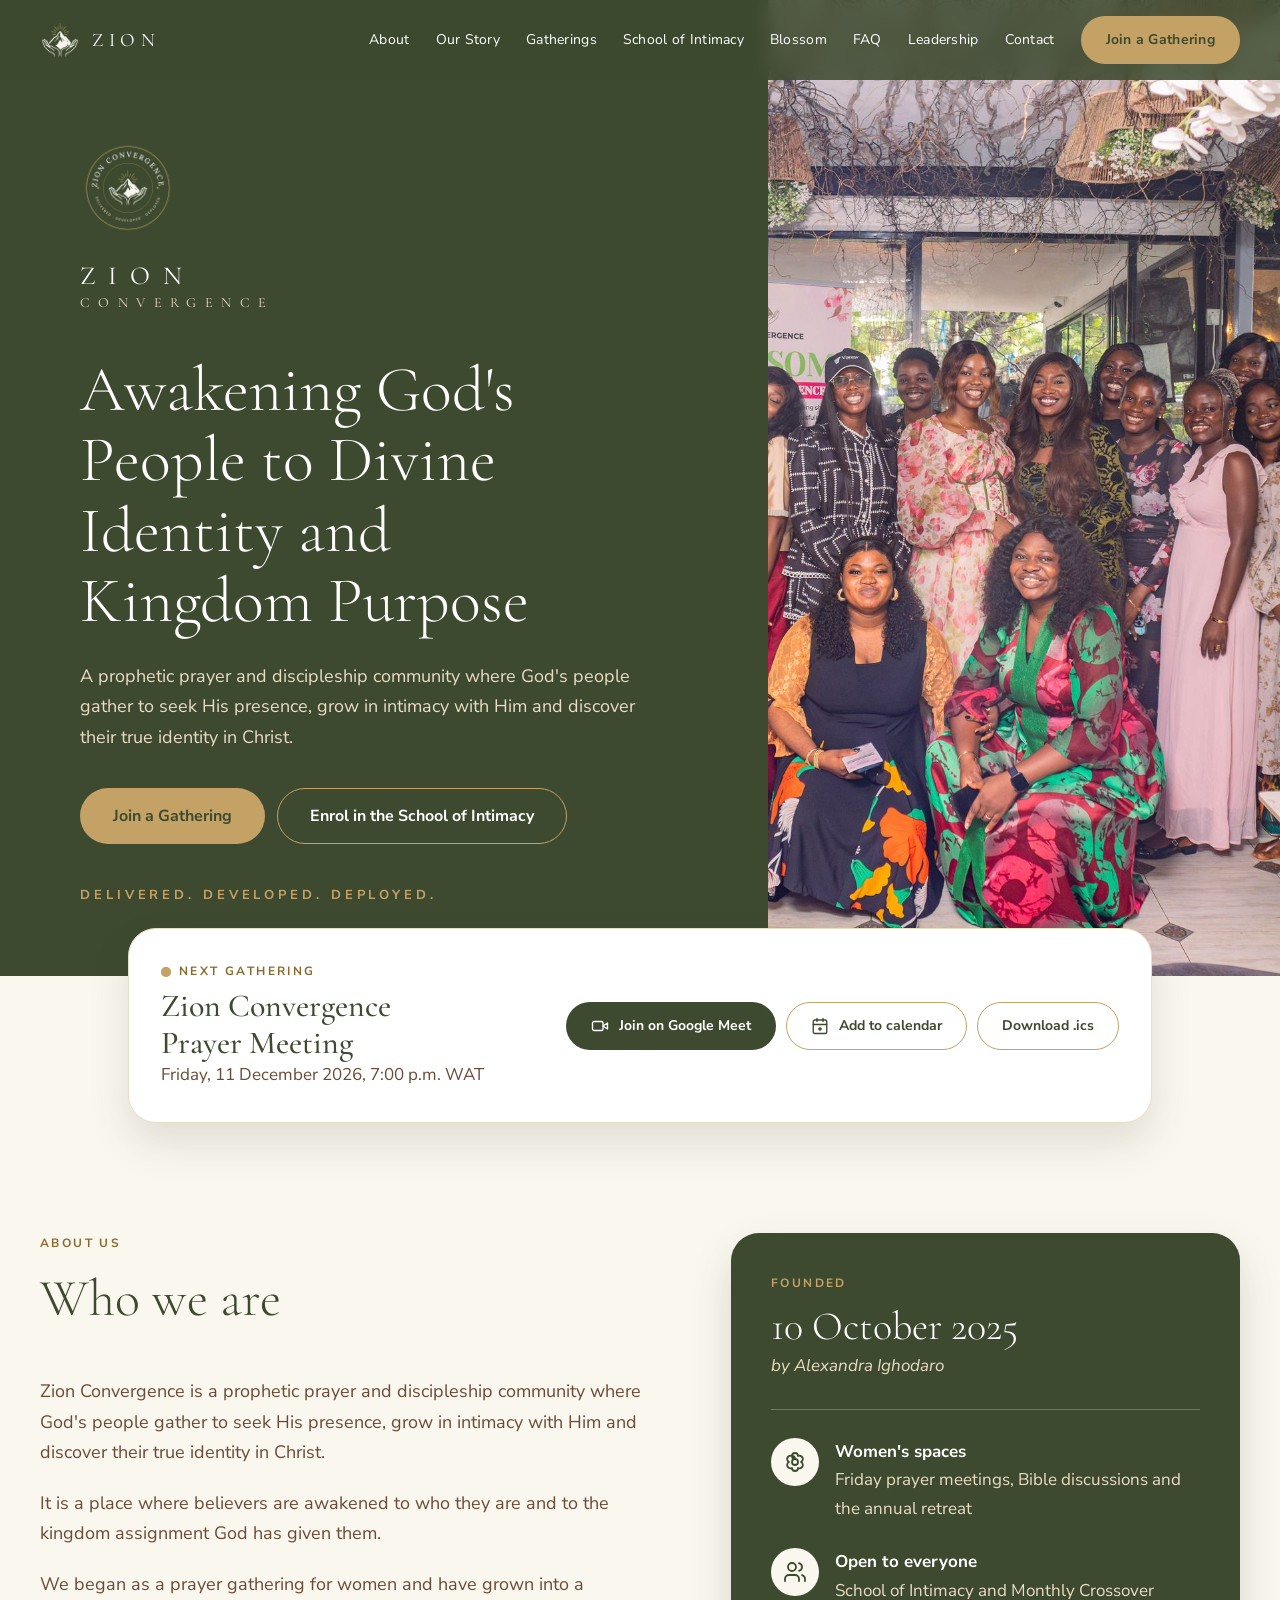
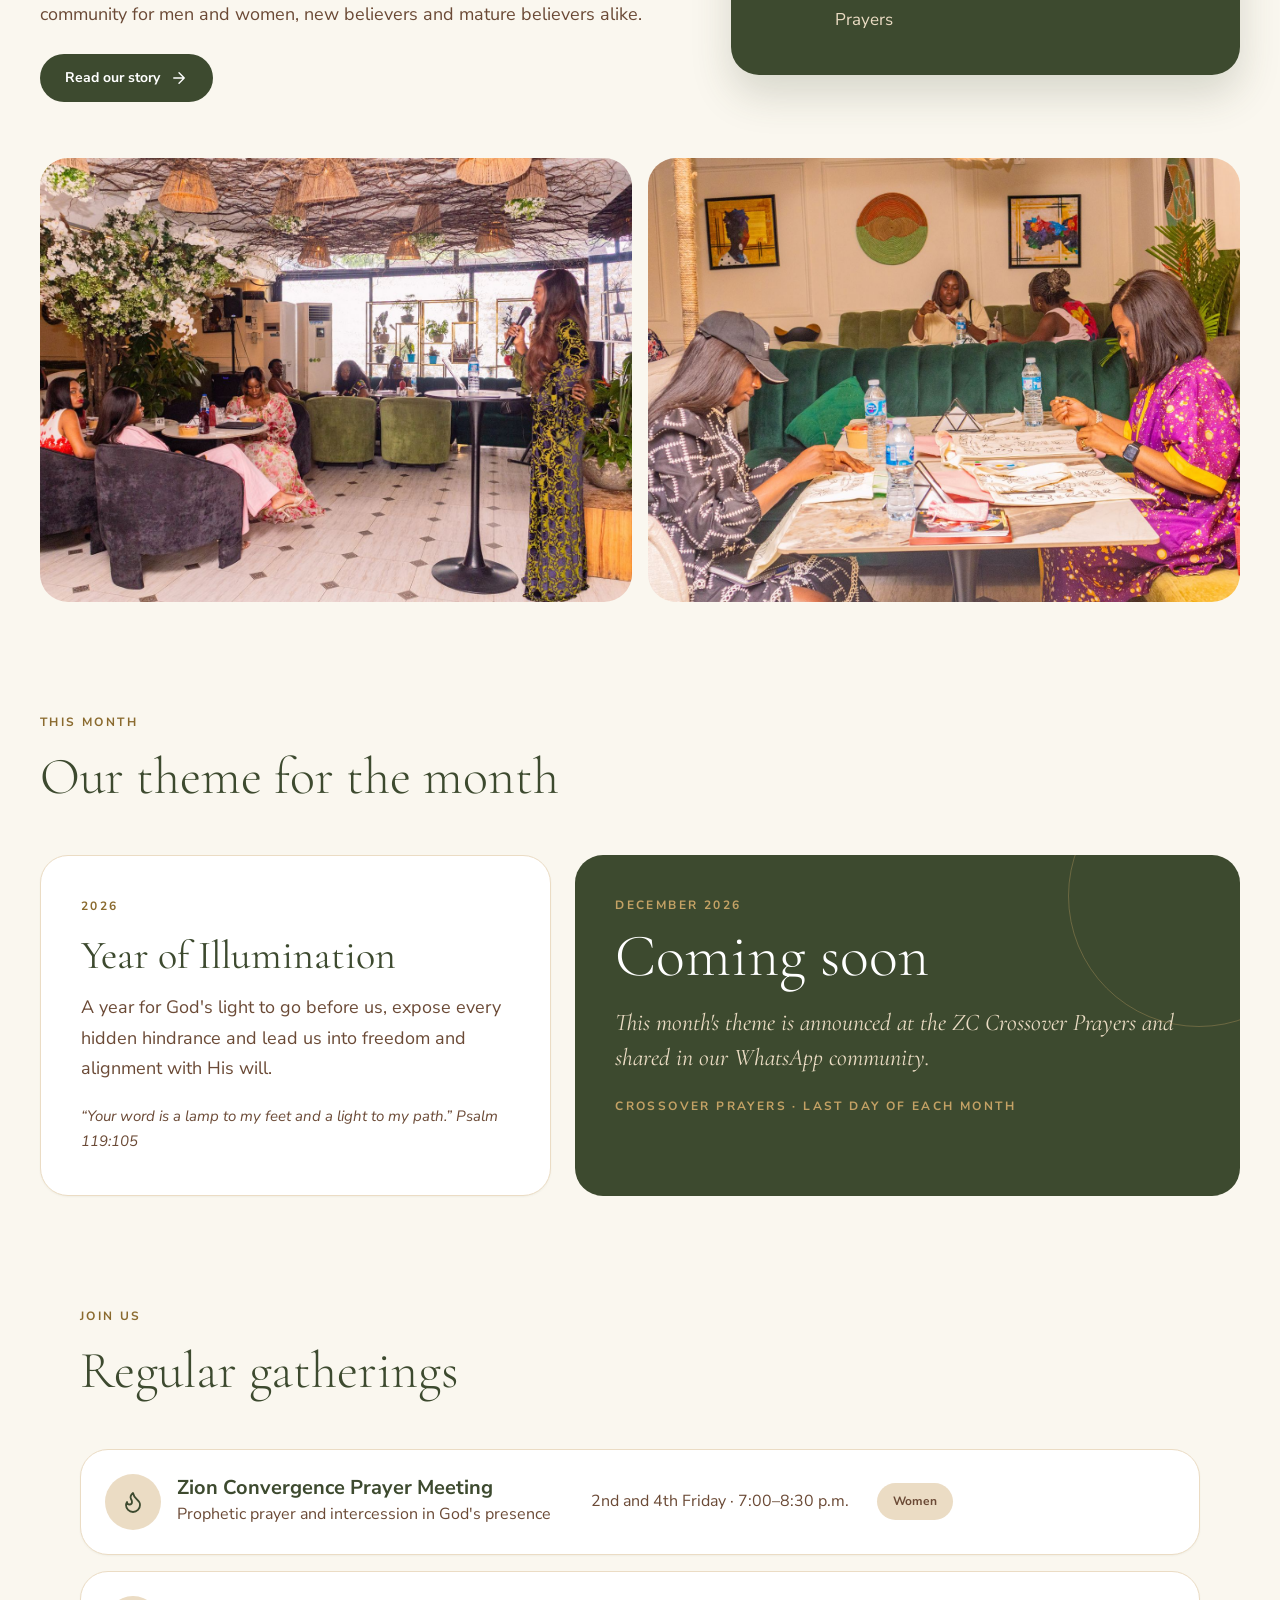
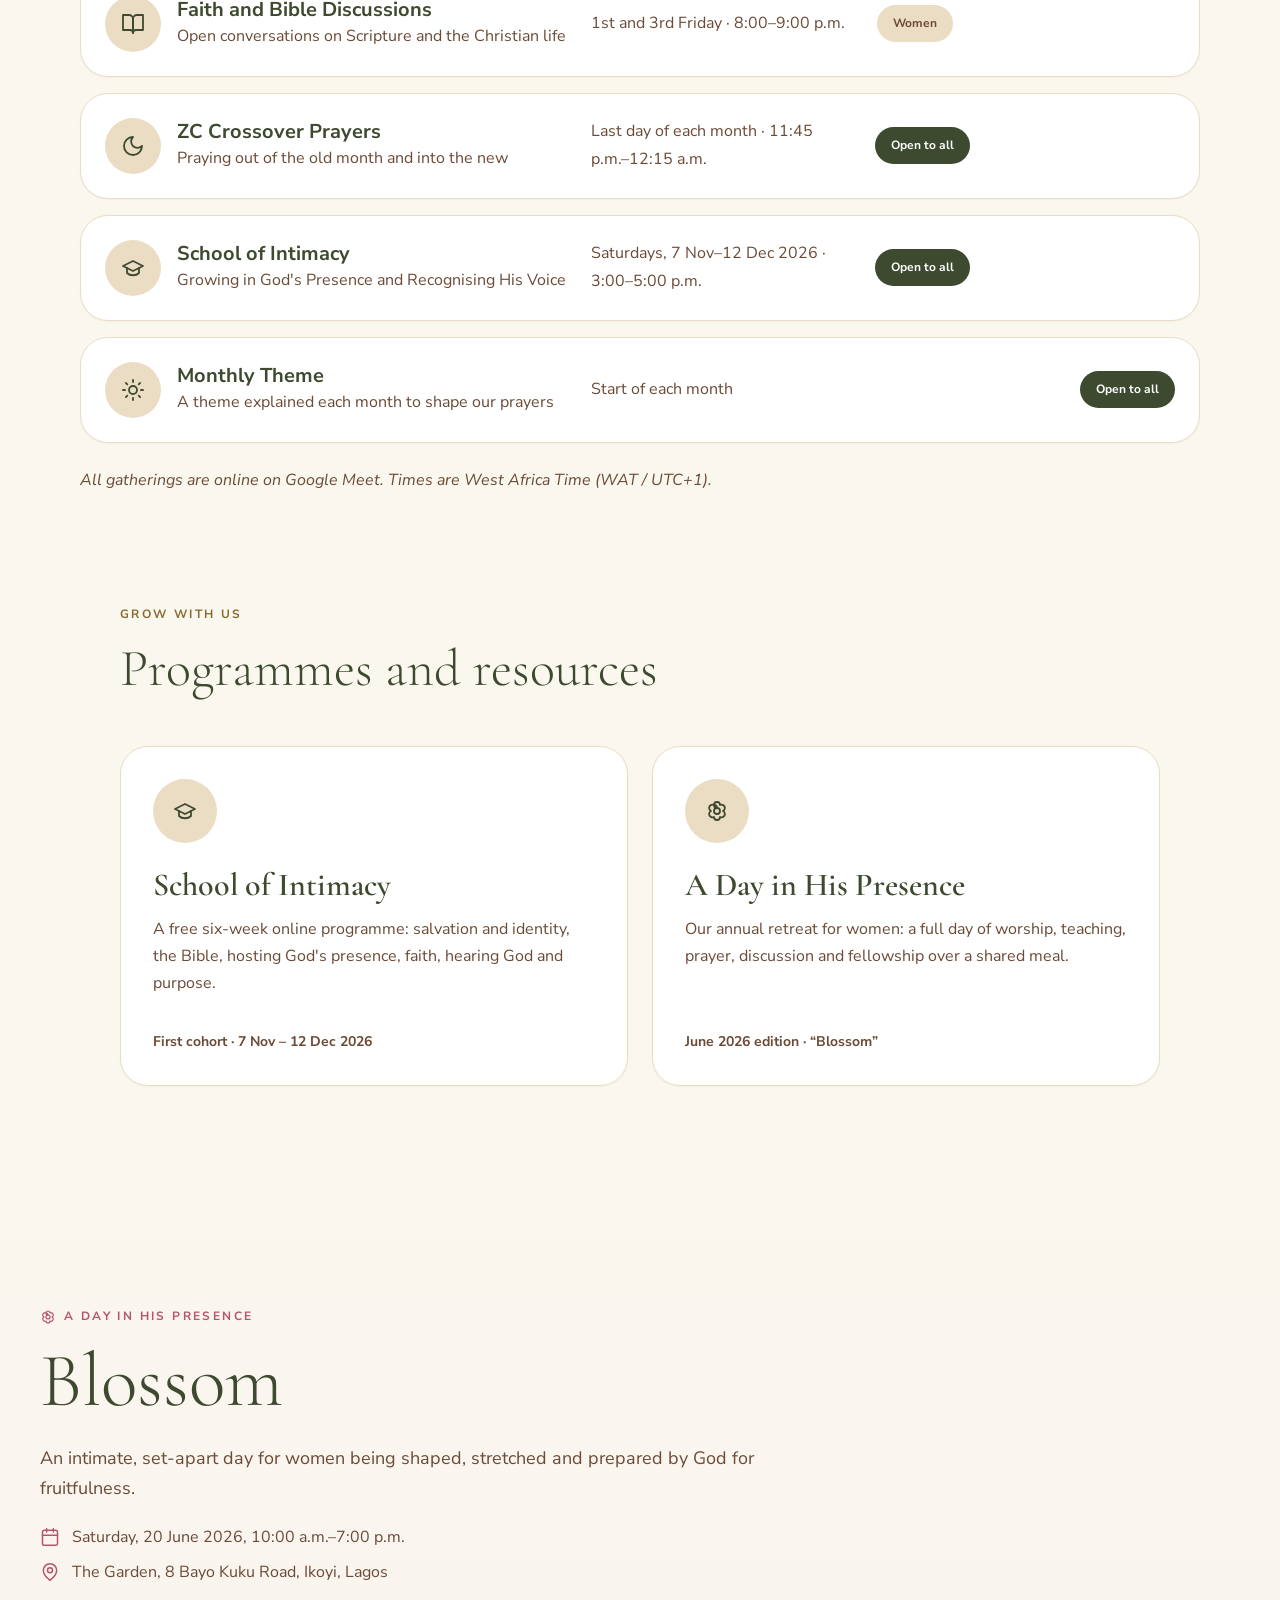
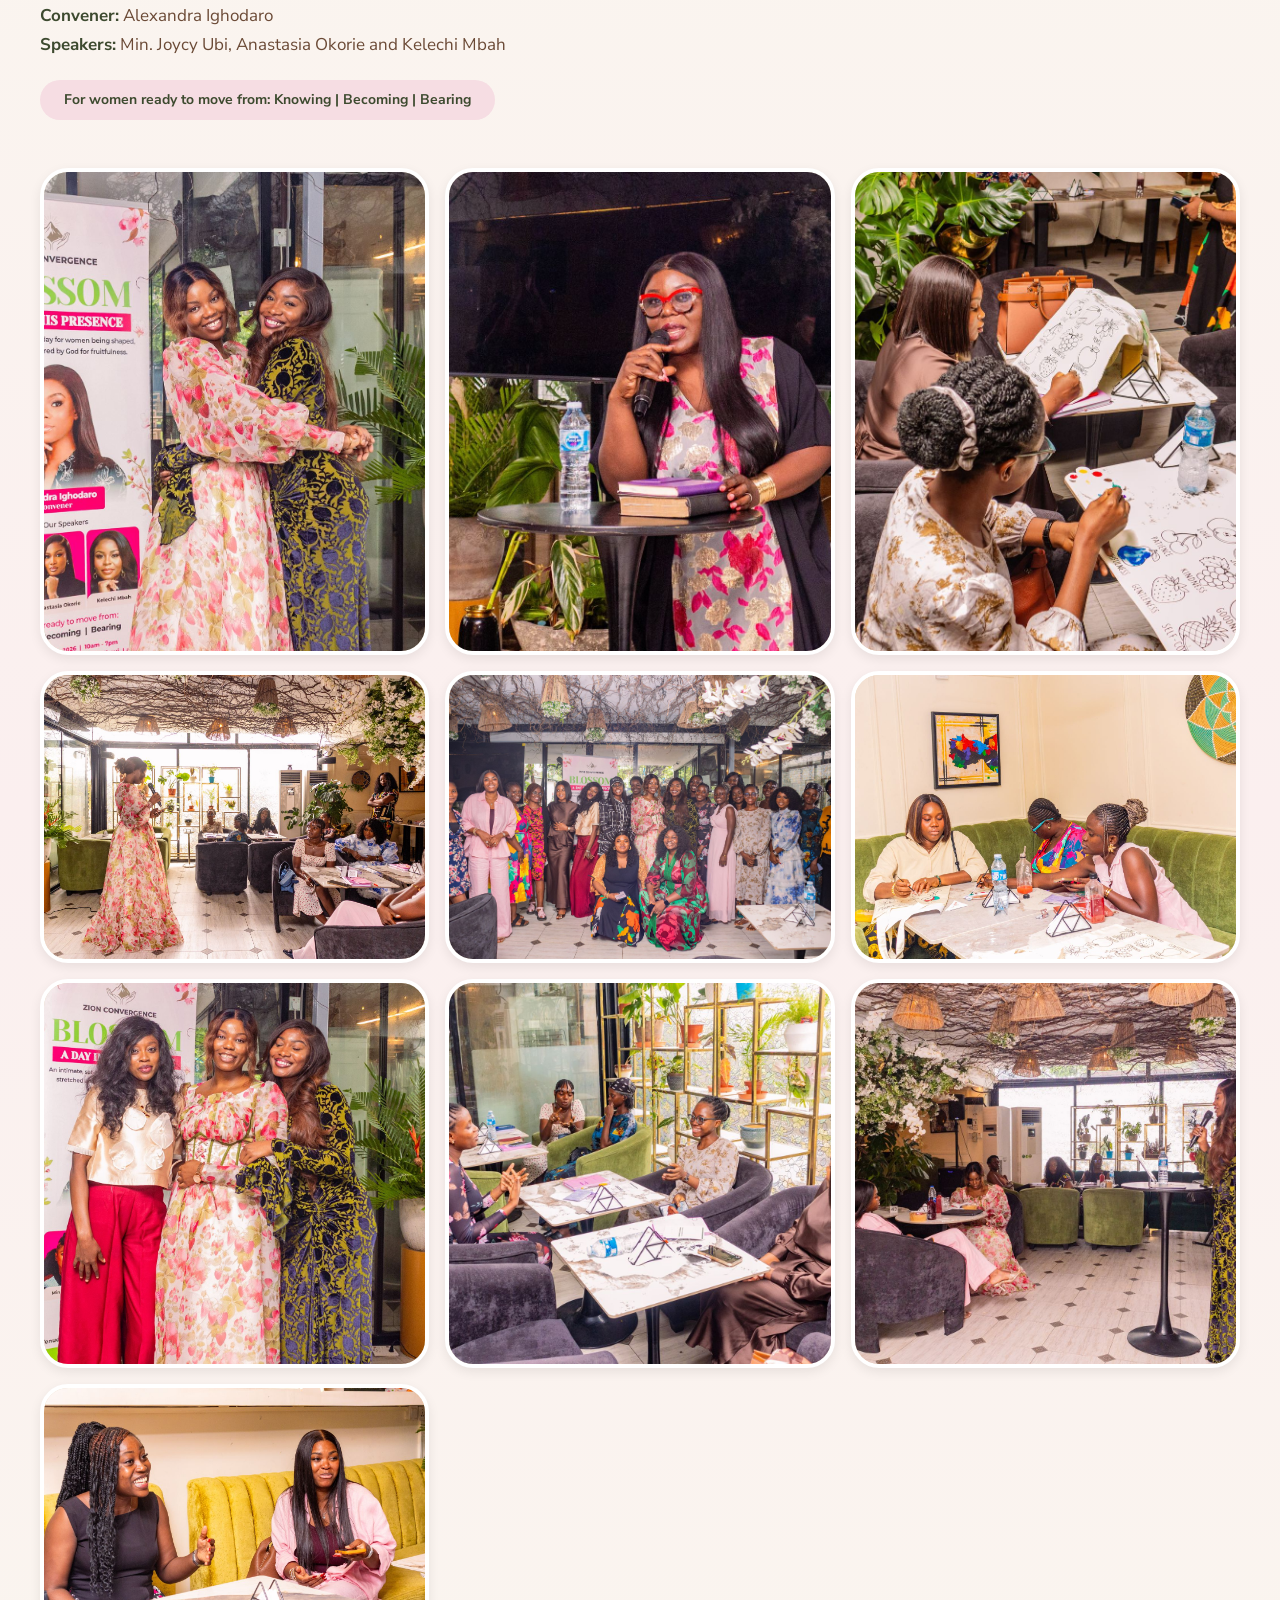
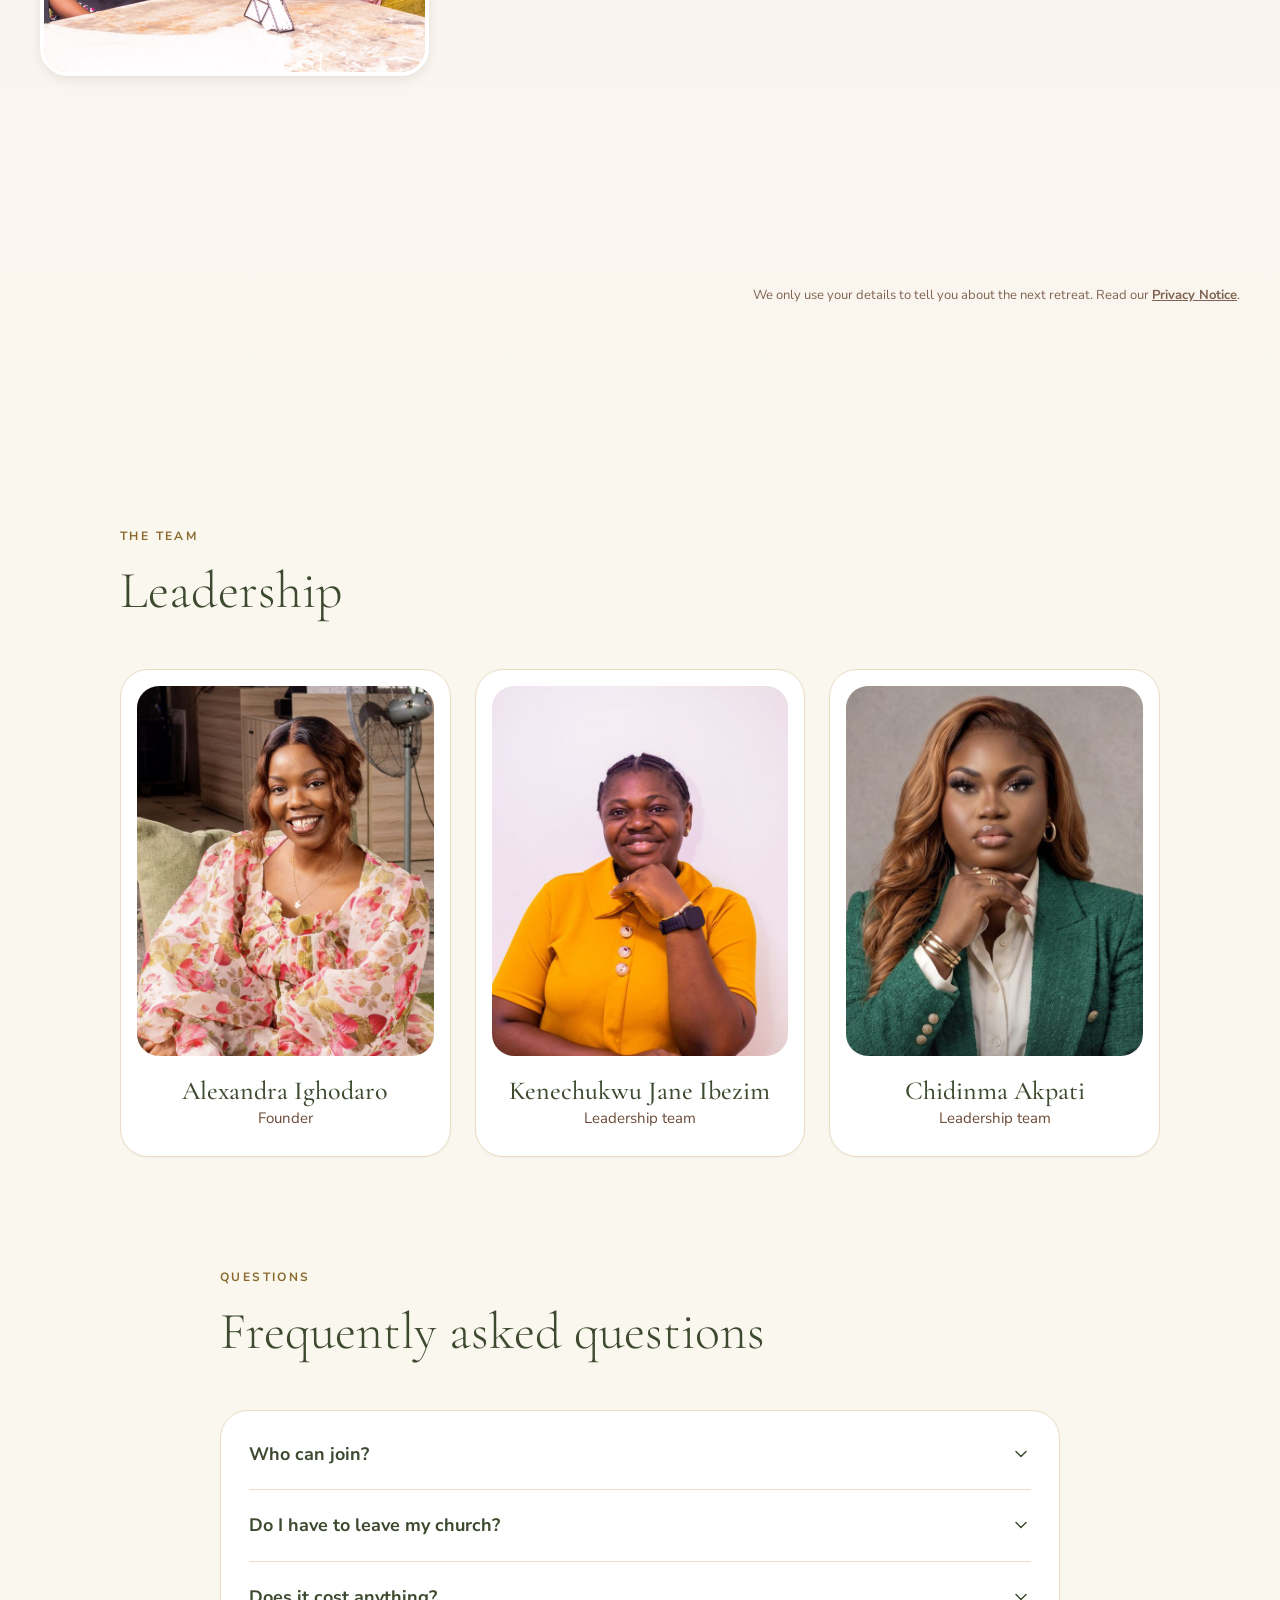
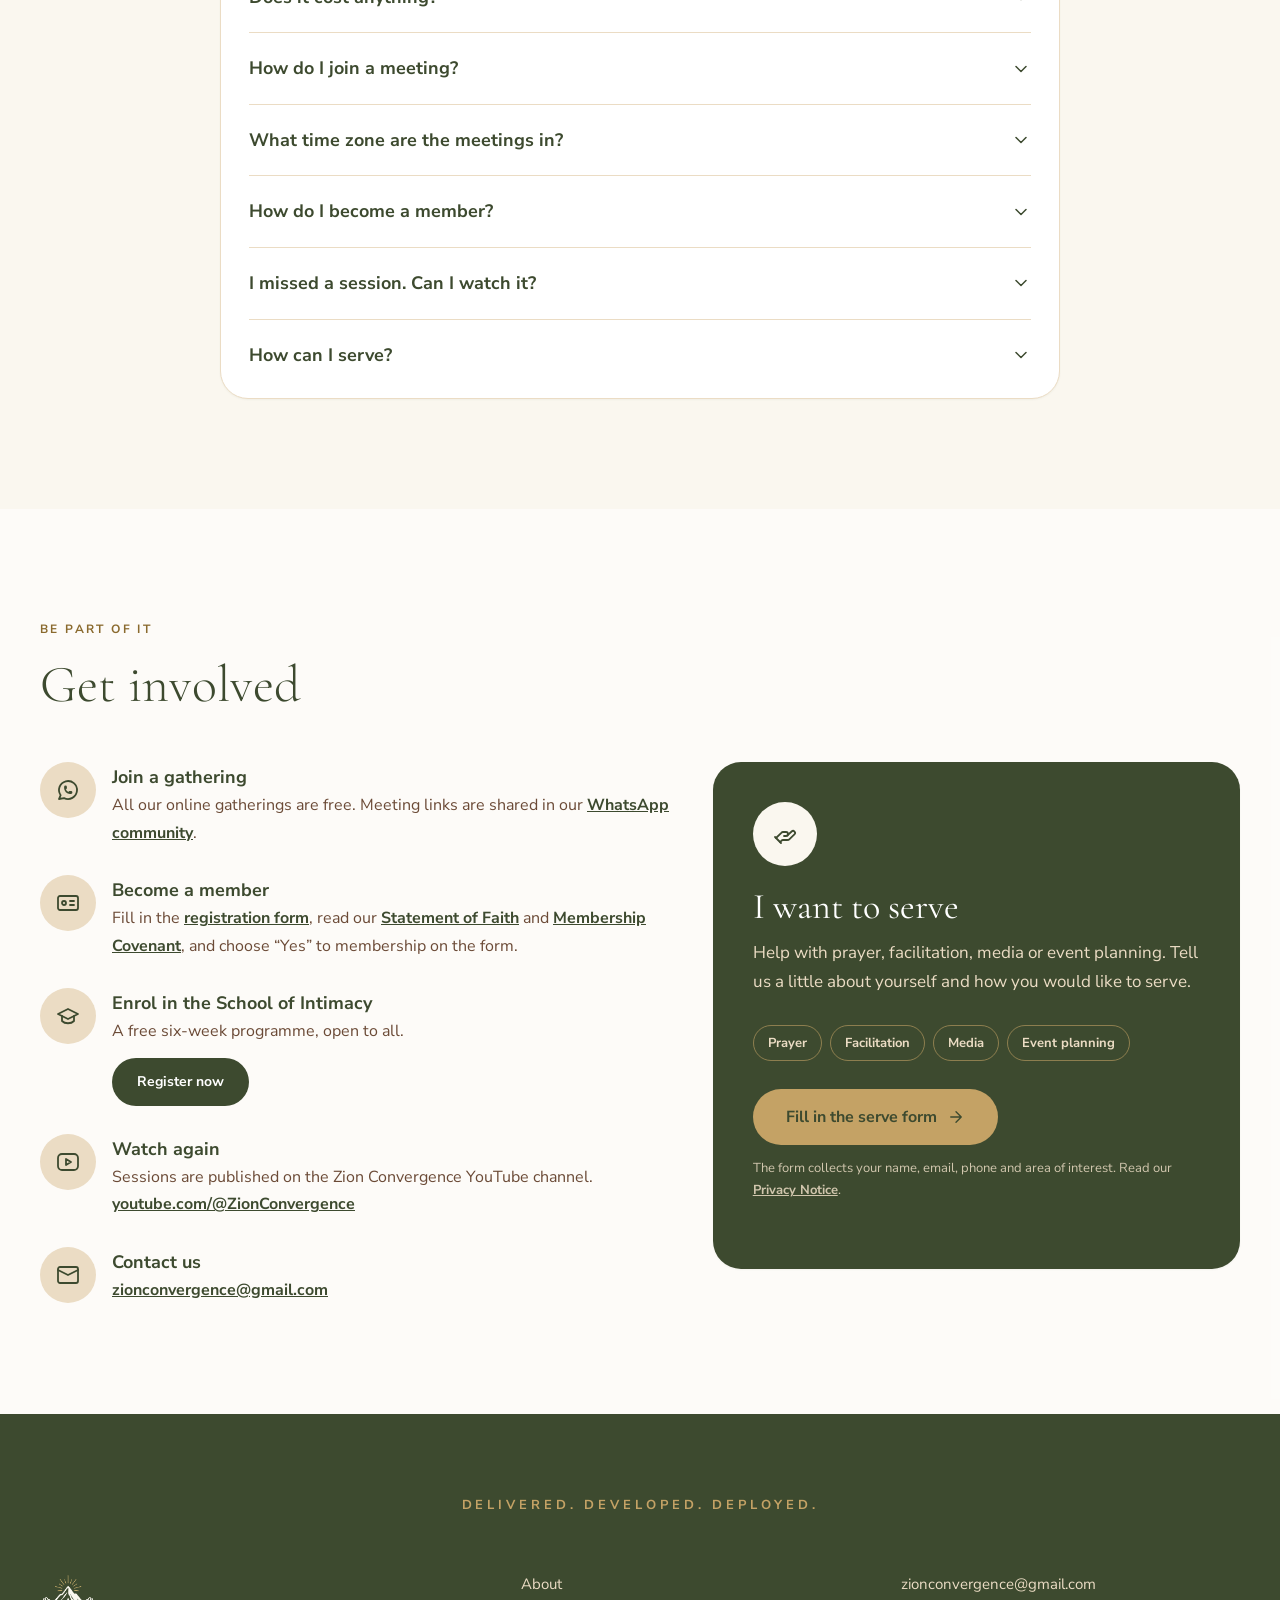
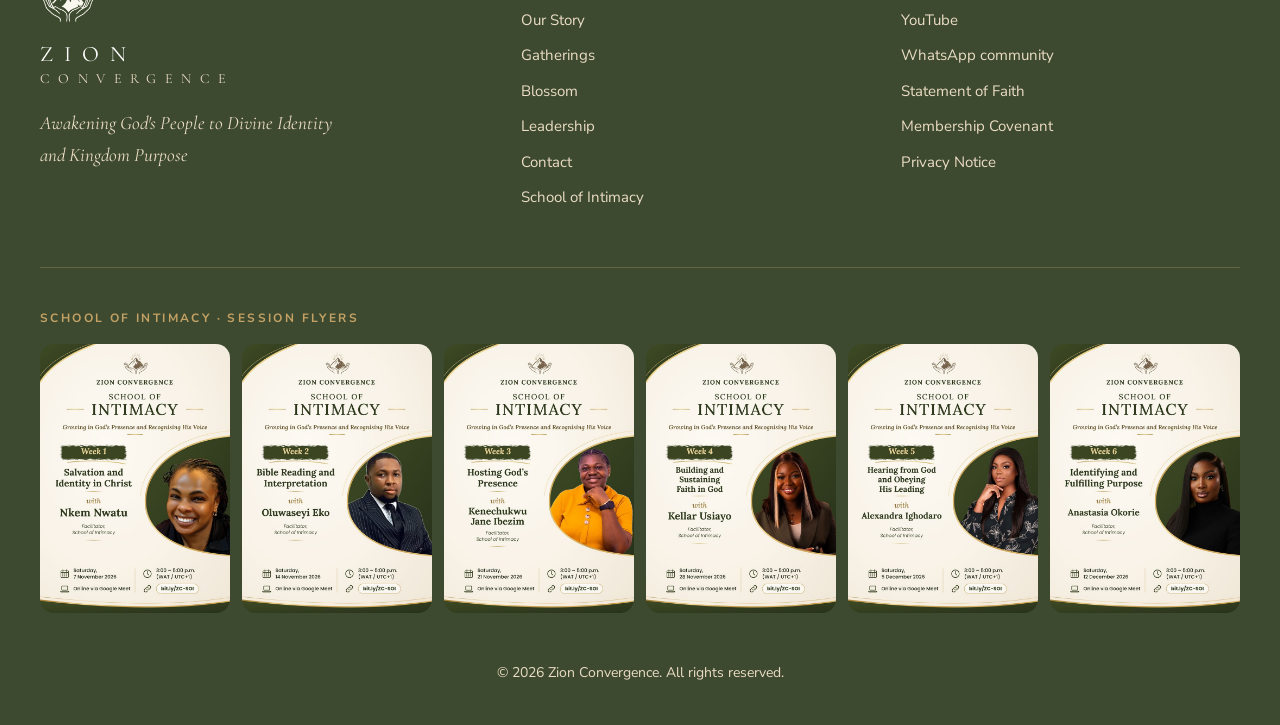
==== commit d2aeffe4: "Move name, vision, journey, scriptures, Acts 2 and core values to an Our Story page Co-Authored-By: " ====
--- a/index.html
+++ b/index.html
@@ -18,7 +18,7 @@
 <header class="hdr"><nav aria-label="Main">
 <a class="logo" href="index.html#top"><img src="img/mark-light.png" alt="" width="40" height="37"><span>ZION</span></a>
 <button class="burger" aria-label="Open menu" aria-expanded="false" aria-controls="menu"><svg viewBox="0 0 24 24" fill="none" stroke="currentColor" stroke-width="1.8" stroke-linecap="round" stroke-linejoin="round" aria-hidden="true"><path d="M4 6h16M4 12h16M4 18h16"/></svg></button>
-<div class="links" id="menu"><a href="#about">About</a><a href="#journey">Our Journey</a><a href="#gatherings">Gatherings</a><a href="school-of-intimacy.html">School of Intimacy</a><a href="#blossom">Blossom</a><a href="#faq">FAQ</a><a href="#leadership">Leadership</a><a href="#contact">Contact</a><a class="btn btn-gold sm" href="#gatherings">Join a Gathering</a></div>
+<div class="links" id="menu"><a href="#about">About</a><a href="our-story.html">Our Story</a><a href="#gatherings">Gatherings</a><a href="school-of-intimacy.html">School of Intimacy</a><a href="#blossom">Blossom</a><a href="#faq">FAQ</a><a href="#leadership">Leadership</a><a href="#contact">Contact</a><a class="btn btn-gold sm" href="#gatherings">Join a Gathering</a></div>
 </nav></header>
 <a class="btn btn-gold sm fab" href="#gatherings">Join a Gathering</a>
 <main id="top">
@@ -45,7 +45,7 @@
 <div class="rv"><div class="head "><p class="eyebrow">About us</p><h2 class="title">Who we are</h2></div><div class="prose">
 <p>Zion Convergence is a prophetic prayer and discipleship community where God's people gather to seek His presence, grow in intimacy with Him and discover their true identity in Christ.</p>
 <p>It is a place where believers are awakened to who they are and to the kingdom assignment God has given them.</p>
-<p>We began as a prayer gathering for women and have grown into a community for men and women, new believers and mature believers alike.</p></div></div>
+<p>We began as a prayer gathering for women and have grown into a community for men and women, new believers and mature believers alike.</p></div><a class="btn btn-green sm" style="margin-top:24px;display:inline-flex" href="our-story.html">Read our story<svg viewBox="0 0 24 24" fill="none" stroke="currentColor" stroke-width="1.8" stroke-linecap="round" stroke-linejoin="round" aria-hidden="true"><path d="M5 12h14M12 5l7 7-7 7"/></svg></a></div>
 <div class="founded rv"><p class="eyebrow">Founded</p><p class="date">10 October 2025</p><p class="by">by Alexandra Ighodaro</p><div class="rule"></div>
 <div class="frow"><span class="ic"><svg viewBox="0 0 24 24" fill="none" stroke="currentColor" stroke-width="1.8" stroke-linecap="round" stroke-linejoin="round" aria-hidden="true"><circle cx="12" cy="12" r="3"/><path d="M12 9a3 3 0 1 1 3-3 3 3 0 1 1 3 6 3 3 0 1 1-3 6 3 3 0 1 1-6 0 3 3 0 1 1-3-6 3 3 0 1 1 3-6 3 3 0 0 1 3 3Z"/></svg></span><div><b>Women's spaces</b><span>Friday prayer meetings, Bible discussions and the annual retreat</span></div></div>
 <div class="frow"><span class="ic"><svg viewBox="0 0 24 24" fill="none" stroke="currentColor" stroke-width="1.8" stroke-linecap="round" stroke-linejoin="round" aria-hidden="true"><path d="M16 21v-2a4 4 0 0 0-4-4H6a4 4 0 0 0-4 4v2"/><circle cx="9" cy="7" r="4"/><path d="M22 21v-2a4 4 0 0 0-3-3.87"/><path d="M16 3.13a4 4 0 0 1 0 7.75"/></svg></span><div><b>Open to everyone</b><span>School of Intimacy and Monthly Crossover Prayers</span></div></div></div>
@@ -53,44 +53,7 @@
 <div class="pair rv"><img src="img/gathering.jpg" alt="Women of Zion Convergence gathered under woven lights as a speaker shares" loading="lazy"><img src="img/painting-tables.jpg" alt="Women painting together at marble tables during a creative session" loading="lazy"></div>
 </div></section>
 
-<section class="sec-tight"><div class="wrap"><div class="head "><p class="eyebrow">Our name</p><h2 class="title">What our name means</h2></div>
-<div class="two">
-<div class="card pad rv"><div class="name-h"><span class="ic lg"><svg viewBox="0 0 24 24" fill="none" stroke="currentColor" stroke-width="1.8" stroke-linecap="round" stroke-linejoin="round" aria-hidden="true"><path d="m8 3 4 8 5-5 5 15H2L8 3z"/></svg></span><h3>ZION</h3></div><p class="prose">The mountain of God's presence, the city of the living God.</p><p class="cite" style="margin-top:24px">Hebrews 12:22</p></div>
-<div class="card pad rv"><div class="name-h"><span class="ic lg"><svg viewBox="0 0 24 24" fill="none" stroke="currentColor" stroke-width="1.8" stroke-linecap="round" stroke-linejoin="round" aria-hidden="true"><path d="m8 6 4-4 4 4"/><path d="M12 2v10.3a4 4 0 0 1-1.17 2.83L4 22"/><path d="m20 22-5-5"/></svg></span><h3>CONVERGENCE</h3></div><p class="prose">A coming together: many people meeting at one place.</p><p class="cite" style="margin-top:24px">Our gathering in His presence</p></div>
-</div>
-<div class="banner rv"><p class="big">God's people coming together on His holy mountain, in His presence.</p><p class="tl"><b>Our tagline</b><i>Awakening God's People to Divine Identity and Kingdom Purpose</i></p></div>
-</div></section>
-
-<section class="sec-tight"><div class="wrap"><div class="head "><p class="eyebrow">Why we exist</p><h2 class="title">Vision and mission</h2></div>
-<div class="two">
-<div class="card pad rv"><span class="ic lg"><svg viewBox="0 0 24 24" fill="none" stroke="currentColor" stroke-width="1.8" stroke-linecap="round" stroke-linejoin="round" aria-hidden="true"><path d="M2 12s3-7 10-7 10 7 10 7-3 7-10 7-10-7-10-7Z"/><circle cx="12" cy="12" r="3"/></svg></span><h3 class="t">Vision</h3><p class="prose">A community of believers who have been delivered, developed and deployed: living in God's presence, secure in their divine identity and boldly advancing His kingdom.</p></div>
-<div class="card pad rv"><span class="ic lg"><svg viewBox="0 0 24 24" fill="none" stroke="currentColor" stroke-width="1.8" stroke-linecap="round" stroke-linejoin="round" aria-hidden="true"><circle cx="12" cy="12" r="10"/><path d="m16.24 7.76-2.12 6.36-6.36 2.12 2.12-6.36 6.36-2.12z"/></svg></span><h3 class="t">Mission</h3><p class="prose">To lead God's people into intimacy with Him through His Word, prayer, deliverance and holiness, equipping them to walk in divine purpose and possess their spiritual inheritance.</p></div>
-</div></div></section>
-
-<section class="sec journey on-green" id="journey"><div class="wrap-md"><div class="head "><p class="eyebrow">Our journey</p><h2 class="title">Everything we do follows three phases of transformation.</h2></div>
-<div class="steps">
-<div class="step"><span class="ghost" aria-hidden="true">01</span><span class="num">1</span><h3>Delivered</h3><p class="ph">Phase 1 · Deliverance</p><p class="d">Set free from spiritual, emotional, mental and physical limitations through Christ.</p></div>
-<div class="step"><span class="ghost" aria-hidden="true">02</span><span class="num">2</span><h3>Developed</h3><p class="ph">Phase 2 · Development</p><p class="d">Growing in holiness, character, the Word and intimacy with the Father.</p></div>
-<div class="step"><span class="ghost" aria-hidden="true">03</span><span class="num">3</span><h3>Deployed</h3><p class="ph">Phase 3 · Deployment</p><p class="d">Stepping boldly into divine assignments and kingdom impact.</p></div>
-</div></div></section>
-
-<section class="sec"><div class="wrap"><div class="head "><p class="eyebrow">The Word</p><h2 class="title">Anchor scriptures</h2></div>
-<div class="scr">
-<div class="card quote rv"><span class="q" aria-hidden="true">“</span><blockquote><p>But you have come to Mount Zion and to the city of the living God, the heavenly Jerusalem, to an innumerable company of angels, to the general assembly and church of the firstborn who are registered in heaven, to God the Judge of all, to the spirits of just men made perfect, to Jesus the Mediator of the new covenant, and to the blood of sprinkling that speaks better things than that of Abel.</p><footer>Hebrews 12:22–24 (NKJV)</footer></blockquote></div>
-<div class="card quote rv"><span class="q" aria-hidden="true">“</span><blockquote><p>But on Mount Zion there shall be deliverance, and there shall be holiness; the house of Jacob shall possess their possessions.</p><footer>Obadiah 1:17 (NKJV)</footer></blockquote></div>
-</div>
-<p class="scr-note"><strong>Hebrews 12</strong> tells us where we have come: into the presence of God. <strong>Obadiah 1:17</strong> tells us what happens there: deliverance, holiness and possessing our inheritance.</p>
-</div></section>
-
-<section class="sec soft"><div class="wrap"><div class="head "><p class="eyebrow">Our model</p><h2 class="title">Our model: the Acts 2 community</h2></div>
-<div class="acts2">
-<div class="acts-main"><p class="eyebrow" style="color:var(--gold)">Acts 2:42</p><p class="v">“And they continued steadfastly in the apostles' doctrine and fellowship, in the breaking of bread, and in prayers.”</p><p class="s">At Pentecost God poured out His Spirit on sons and daughters alike. The believers who followed lived as a devoted, praying, generous community. That is the community we want to be.</p></div>
-<div class="acts-grid"><div class="card mini"><span class="ic"><svg viewBox="0 0 24 24" fill="none" stroke="currentColor" stroke-width="1.8" stroke-linecap="round" stroke-linejoin="round" aria-hidden="true"><path d="M12 3l1.9 5.8L20 11l-6.1 2.2L12 19l-1.9-5.8L4 11l6.1-2.2z"/></svg></span><div><b>The Spirit poured out <i>2:17–18</i></b><span>A prophetic community where sons and daughters hear God</span></div></div><div class="card mini"><span class="ic"><svg viewBox="0 0 24 24" fill="none" stroke="currentColor" stroke-width="1.8" stroke-linecap="round" stroke-linejoin="round" aria-hidden="true"><path d="M2 3h6a4 4 0 0 1 4 4v14a3 3 0 0 0-3-3H2z"/><path d="M22 3h-6a4 4 0 0 0-4 4v14a3 3 0 0 1 3-3h7z"/></svg></span><div><b>Devoted to teaching <i>2:42</i></b><span>School of Intimacy, Bible discussions</span></div></div><div class="card mini"><span class="ic"><svg viewBox="0 0 24 24" fill="none" stroke="currentColor" stroke-width="1.8" stroke-linecap="round" stroke-linejoin="round" aria-hidden="true"><path d="M8.5 14.5A2.5 2.5 0 0 0 11 12c0-1.38-.5-2-1-3-1.07-2.14-.22-4.05 2-6 .5 2.5 2 4.9 4 6.5 2 1.6 3 3.5 3 5.5a7 7 0 1 1-14 0c0-1.15.43-2.29 1-3a2.5 2.5 0 0 0 2.5 2.5z"/></svg></span><div><b>Devoted to prayer <i>2:42</i></b><span>Prayer meetings, Crossover Prayers</span></div></div><div class="card mini"><span class="ic"><svg viewBox="0 0 24 24" fill="none" stroke="currentColor" stroke-width="1.8" stroke-linecap="round" stroke-linejoin="round" aria-hidden="true"><path d="M16 21v-2a4 4 0 0 0-4-4H6a4 4 0 0 0-4 4v2"/><circle cx="9" cy="7" r="4"/><path d="M22 21v-2a4 4 0 0 0-3-3.87"/><path d="M16 3.13a4 4 0 0 1 0 7.75"/></svg></span><div><b>Fellowship <i>2:42, 44</i></b><span>Online gatherings, physical retreats</span></div></div><div class="card mini"><span class="ic"><svg viewBox="0 0 24 24" fill="none" stroke="currentColor" stroke-width="1.8" stroke-linecap="round" stroke-linejoin="round" aria-hidden="true"><path d="M3 11a4 4 0 0 1 4-4h10a4 4 0 0 1 1 7.87V19a1 1 0 0 1-1 1H6a1 1 0 0 1-1-1v-4.13A4 4 0 0 1 3 11Z"/></svg></span><div><b>Breaking bread <i>2:46</i></b><span>Shared meals at our physical gatherings and communion</span></div></div><div class="card mini"><span class="ic"><svg viewBox="0 0 24 24" fill="none" stroke="currentColor" stroke-width="1.8" stroke-linecap="round" stroke-linejoin="round" aria-hidden="true"><path d="M11 14h2a2 2 0 1 0 0-4h-3c-.6 0-1.1.2-1.4.6L3 16"/><path d="m7 20 1.6-1.4c.3-.4.8-.6 1.4-.6h4c1.1 0 2.1-.4 2.8-1.2l4.6-4.4a2 2 0 0 0-2.75-2.91l-4.2 3.9"/><path d="m2 15 6 6"/></svg></span><div><b>Caring for one another <i>2:44–45</i></b><span>Caring for one another in times of need</span></div></div><div class="card mini"><span class="ic"><svg viewBox="0 0 24 24" fill="none" stroke="currentColor" stroke-width="1.8" stroke-linecap="round" stroke-linejoin="round" aria-hidden="true"><path d="M9 18V5l12-2v13"/><circle cx="6" cy="18" r="3"/><circle cx="18" cy="16" r="3"/></svg></span><div><b>Worship and gladness <i>2:46–47</i></b><span>Worship at the heart of every gathering</span></div></div></div>
-</div></div></section>
-
-<section class="sec"><div class="wrap"><div class="head "><p class="eyebrow">What we hold</p><h2 class="title">Core values</h2></div><div class="vals"><div class="card val rv"><span class="ic"><svg viewBox="0 0 24 24" fill="none" stroke="currentColor" stroke-width="1.8" stroke-linecap="round" stroke-linejoin="round" aria-hidden="true"><circle cx="12" cy="12" r="4"/><path d="M12 2v2M12 20v2M4.9 4.9l1.4 1.4M17.7 17.7l1.4 1.4M2 12h2M20 12h2M4.9 19.1l1.4-1.4M17.7 6.3l1.4-1.4"/></svg></span><h3>Presence</h3><p>Intimacy with God comes before activity for Him.</p></div><div class="card val rv"><span class="ic"><svg viewBox="0 0 24 24" fill="none" stroke="currentColor" stroke-width="1.8" stroke-linecap="round" stroke-linejoin="round" aria-hidden="true"><rect x="2" y="5" width="20" height="14" rx="2"/><circle cx="8" cy="12" r="2"/><path d="M14 10h4M14 14h4"/></svg></span><h3>Identity</h3><p>Knowing who we are in Christ and living from that truth.</p></div><div class="card val rv"><span class="ic"><svg viewBox="0 0 24 24" fill="none" stroke="currentColor" stroke-width="1.8" stroke-linecap="round" stroke-linejoin="round" aria-hidden="true"><path d="M2 3h6a4 4 0 0 1 4 4v14a3 3 0 0 0-3-3H2z"/><path d="M22 3h-6a4 4 0 0 0-4 4v14a3 3 0 0 1 3-3h7z"/></svg></span><h3>The Word</h3><p>Scripture is our foundation for teaching and daily living.</p></div><div class="card val rv"><span class="ic"><svg viewBox="0 0 24 24" fill="none" stroke="currentColor" stroke-width="1.8" stroke-linecap="round" stroke-linejoin="round" aria-hidden="true"><path d="M8.5 14.5A2.5 2.5 0 0 0 11 12c0-1.38-.5-2-1-3-1.07-2.14-.22-4.05 2-6 .5 2.5 2 4.9 4 6.5 2 1.6 3 3.5 3 5.5a7 7 0 1 1-14 0c0-1.15.43-2.29 1-3a2.5 2.5 0 0 0 2.5 2.5z"/></svg></span><h3>Prayer</h3><p>How we seek God, receive direction and partner with Him.</p></div><div class="card val rv"><span class="ic"><svg viewBox="0 0 24 24" fill="none" stroke="currentColor" stroke-width="1.8" stroke-linecap="round" stroke-linejoin="round" aria-hidden="true"><path d="M12 22s8-4 8-10V5l-8-3-8 3v7c0 6 8 10 8 10z"/></svg></span><h3>Holiness</h3><p>A life set apart, shaped by God's character.</p></div><div class="card val rv"><span class="ic"><svg viewBox="0 0 24 24" fill="none" stroke="currentColor" stroke-width="1.8" stroke-linecap="round" stroke-linejoin="round" aria-hidden="true"><path d="M16 21v-2a4 4 0 0 0-4-4H6a4 4 0 0 0-4 4v2"/><circle cx="9" cy="7" r="4"/><path d="M22 21v-2a4 4 0 0 0-3-3.87"/><path d="M16 3.13a4 4 0 0 1 0 7.75"/></svg></span><h3>Community</h3><p>Growing together and carrying each other in prayer.</p></div><div class="card val rv"><span class="ic"><svg viewBox="0 0 24 24" fill="none" stroke="currentColor" stroke-width="1.8" stroke-linecap="round" stroke-linejoin="round" aria-hidden="true"><circle cx="12" cy="12" r="10"/><circle cx="12" cy="12" r="6"/><circle cx="12" cy="12" r="2"/></svg></span><h3>Purpose</h3><p>Every believer has a kingdom assignment.</p></div></div></div></section>
-
-<section class="theme sec-tight" id="theme" style="padding-top:0"><div class="wrap"><div class="head "><p class="eyebrow">This month</p><h2 class="title">Our theme for the month</h2></div>
+<section class="theme sec-tight" id="theme"><div class="wrap"><div class="head "><p class="eyebrow">This month</p><h2 class="title">Our theme for the month</h2></div>
 <div class="theme-grid">
 <div class="card pad rv yr"><p class="eyebrow">2026</p><h3>Year of Illumination</h3><p class="prose">A year for God's light to go before us, expose every hidden hindrance and lead us into freedom and alignment with His will.</p><p class="cite" style="margin-top:20px">“Your word is a lamp to my feet and a light to my path.” Psalm 119:105</p></div>
 <div class="theme-month rv" id="month"><p class="eyebrow"></p><h3></h3><p class="promise"></p><p class="focus"></p><p class="ref"></p></div>
@@ -149,7 +112,7 @@
 <p class="ddd">Delivered. Developed. Deployed.</p>
 <div class="fcols">
 <div class="fbrand"><img src="img/mark-light.png" alt="" width="56" height="52"><p class="word1">ZION</p><p class="word2">CONVERGENCE</p><p class="tl">Awakening God's People to Divine Identity and Kingdom Purpose</p></div>
-<nav class="fnav" aria-label="Footer"><a href="index.html#about">About</a><a href="index.html#journey">Our Journey</a><a href="index.html#gatherings">Gatherings</a><a href="index.html#blossom">Blossom</a><a href="index.html#leadership">Leadership</a><a href="index.html#contact">Contact</a><a href="school-of-intimacy.html">School of Intimacy</a></nav>
+<nav class="fnav" aria-label="Footer"><a href="index.html#about">About</a><a href="our-story.html">Our Story</a><a href="index.html#gatherings">Gatherings</a><a href="index.html#blossom">Blossom</a><a href="index.html#leadership">Leadership</a><a href="index.html#contact">Contact</a><a href="school-of-intimacy.html">School of Intimacy</a></nav>
 <div class="fnav"><a href="mailto:zionconvergence@gmail.com">zionconvergence@gmail.com</a><a href="https://youtube.com/@ZionConvergence">YouTube</a><a href="https://bit.ly/ZC-WhatsApp">WhatsApp community</a><a href="https://bit.ly/ZC-Faith">Statement of Faith</a><a href="https://bit.ly/ZC-Covenant">Membership Covenant</a><a href="privacy.html">Privacy Notice</a></div>
 </div>
 <div class="flyers"><p class="eyebrow">School of Intimacy · Session flyers</p><div class="fstrip"><a href="school-of-intimacy.html#weeks"><img src="img/flyer-w1.jpg" alt="Week 1 flyer: Salvation and Identity in Christ, with Nkem Nwatu, 7 November 2026" loading="lazy" width="700" height="990"></a><a href="school-of-intimacy.html#weeks"><img src="img/flyer-w2.jpg" alt="Week 2 flyer: Bible Reading and Interpretation, with Oluwaseyi Eko, 14 November 2026" loading="lazy" width="700" height="990"></a><a href="school-of-intimacy.html#weeks"><img src="img/flyer-w3.jpg" alt="Week 3 flyer: Hosting God&#x27;s Presence, with Kenechukwu Jane Ibezim, 21 November 2026" loading="lazy" width="700" height="990"></a><a href="school-of-intimacy.html#weeks"><img src="img/flyer-w4.jpg" alt="Week 4 flyer: Building and Sustaining Faith in God, with Kellar Usiayo, 28 November 2026" loading="lazy" width="700" height="990"></a><a href="school-of-intimacy.html#weeks"><img src="img/flyer-w5.jpg" alt="Week 5 flyer: Hearing from God and Obeying His Leading, with Alexandra Ighodaro, 5 December 2026" loading="lazy" width="700" height="990"></a><a href="school-of-intimacy.html#weeks"><img src="img/flyer-w6.jpg" alt="Week 6 flyer: Identifying and Fulfilling Purpose, with Anastasia Okorie, 12 December 2026" loading="lazy" width="700" height="990"></a></div></div>
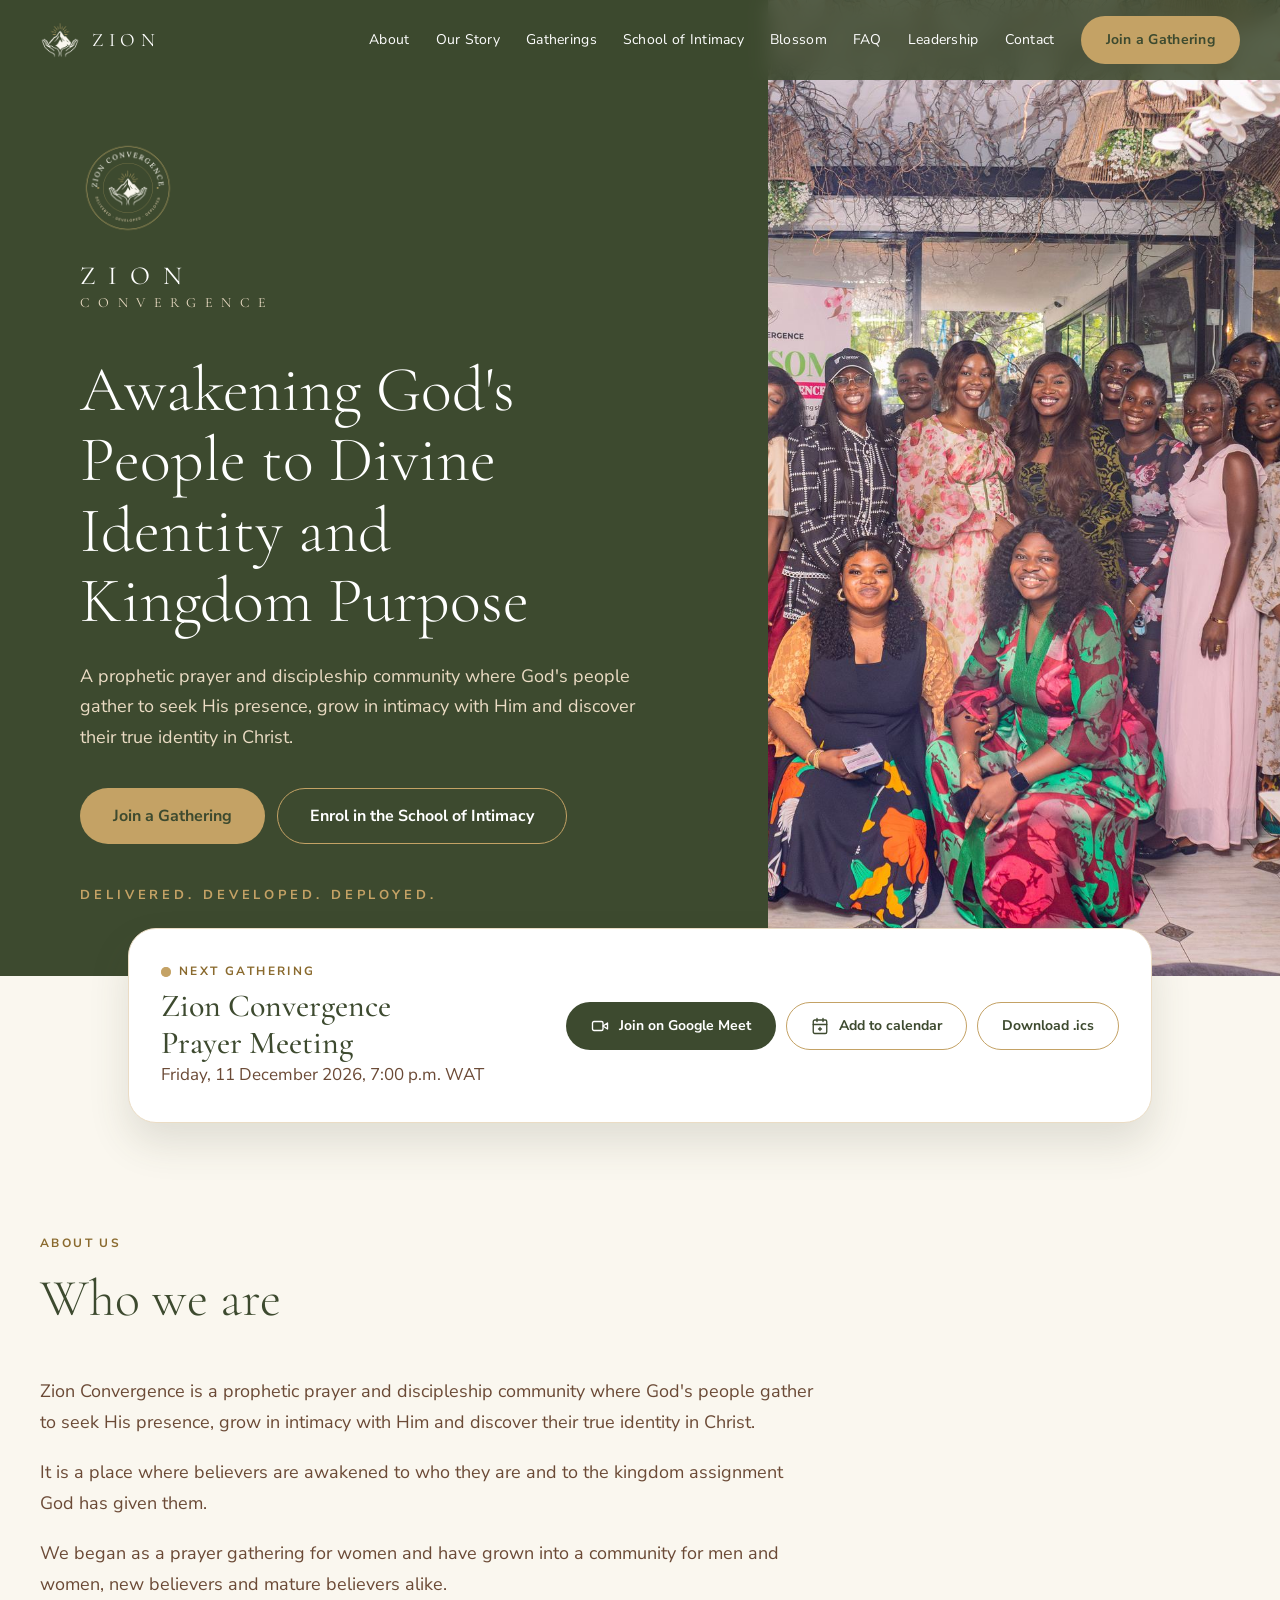
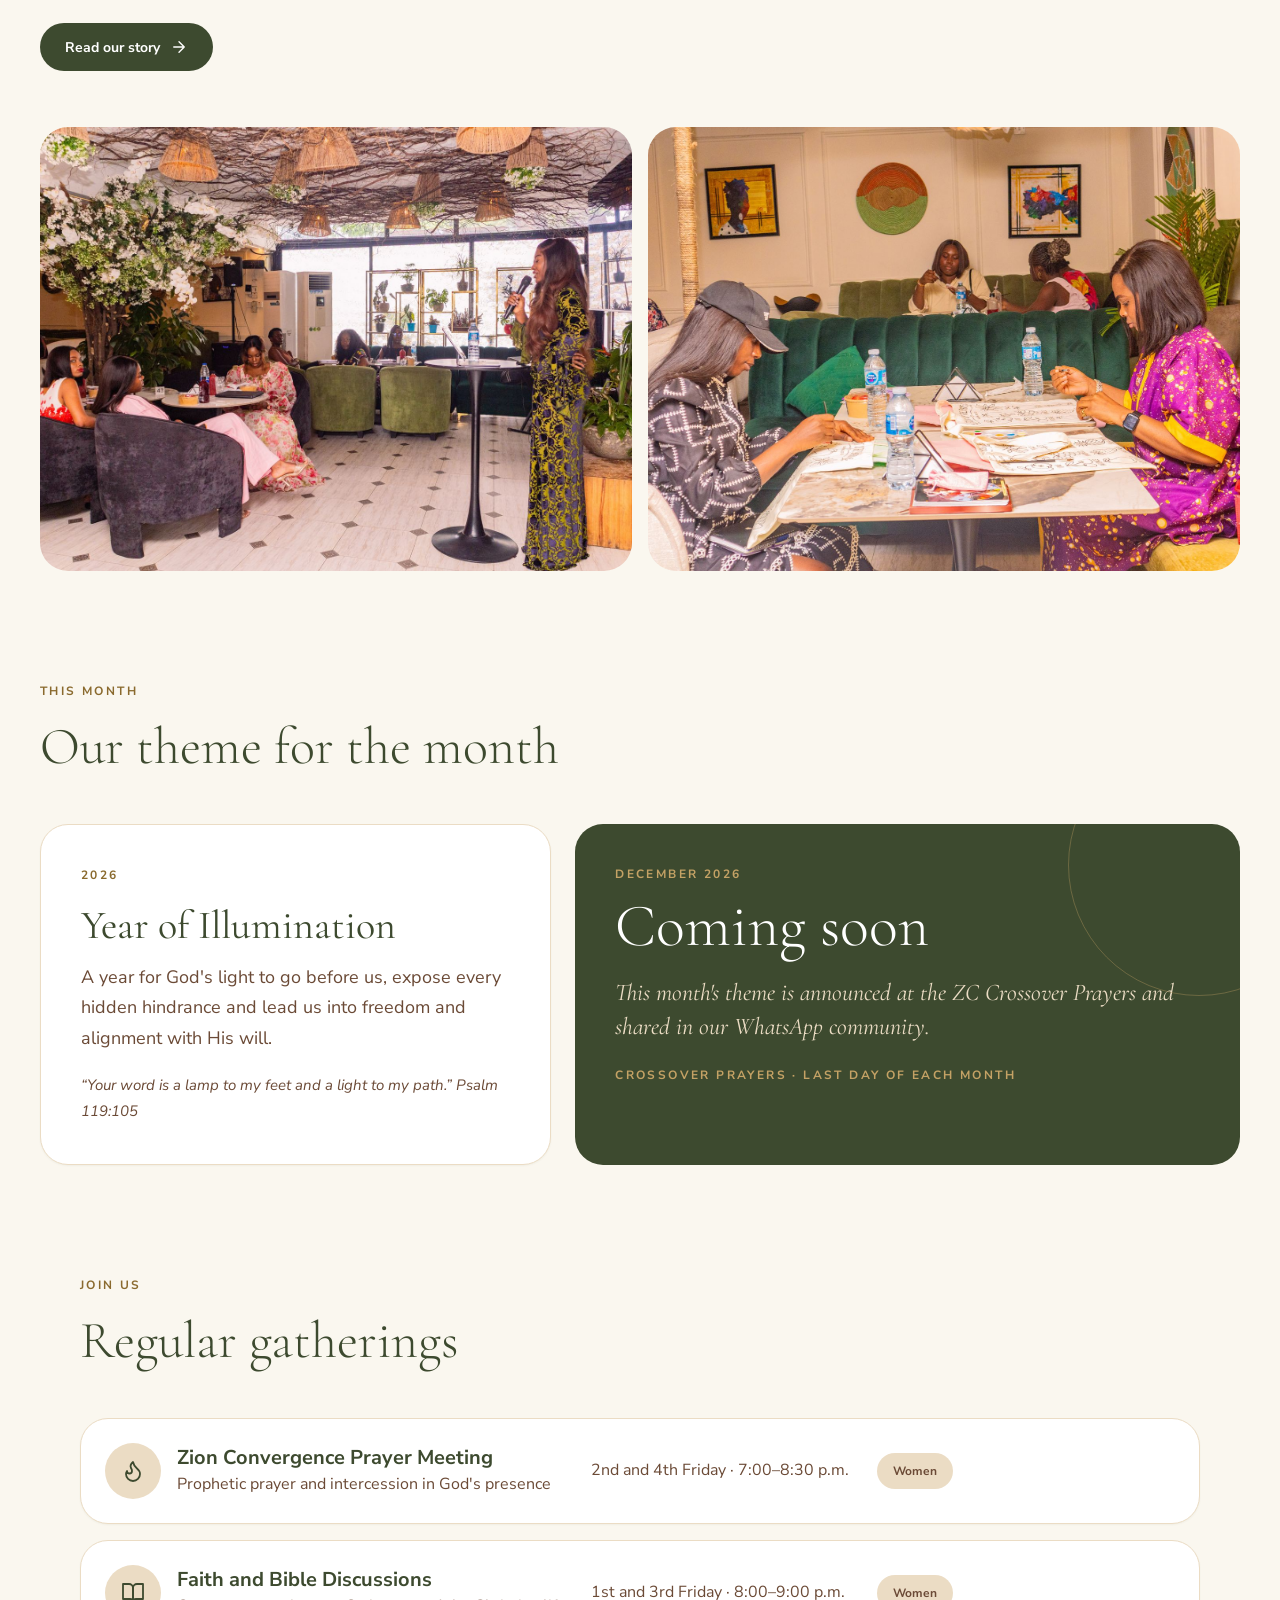
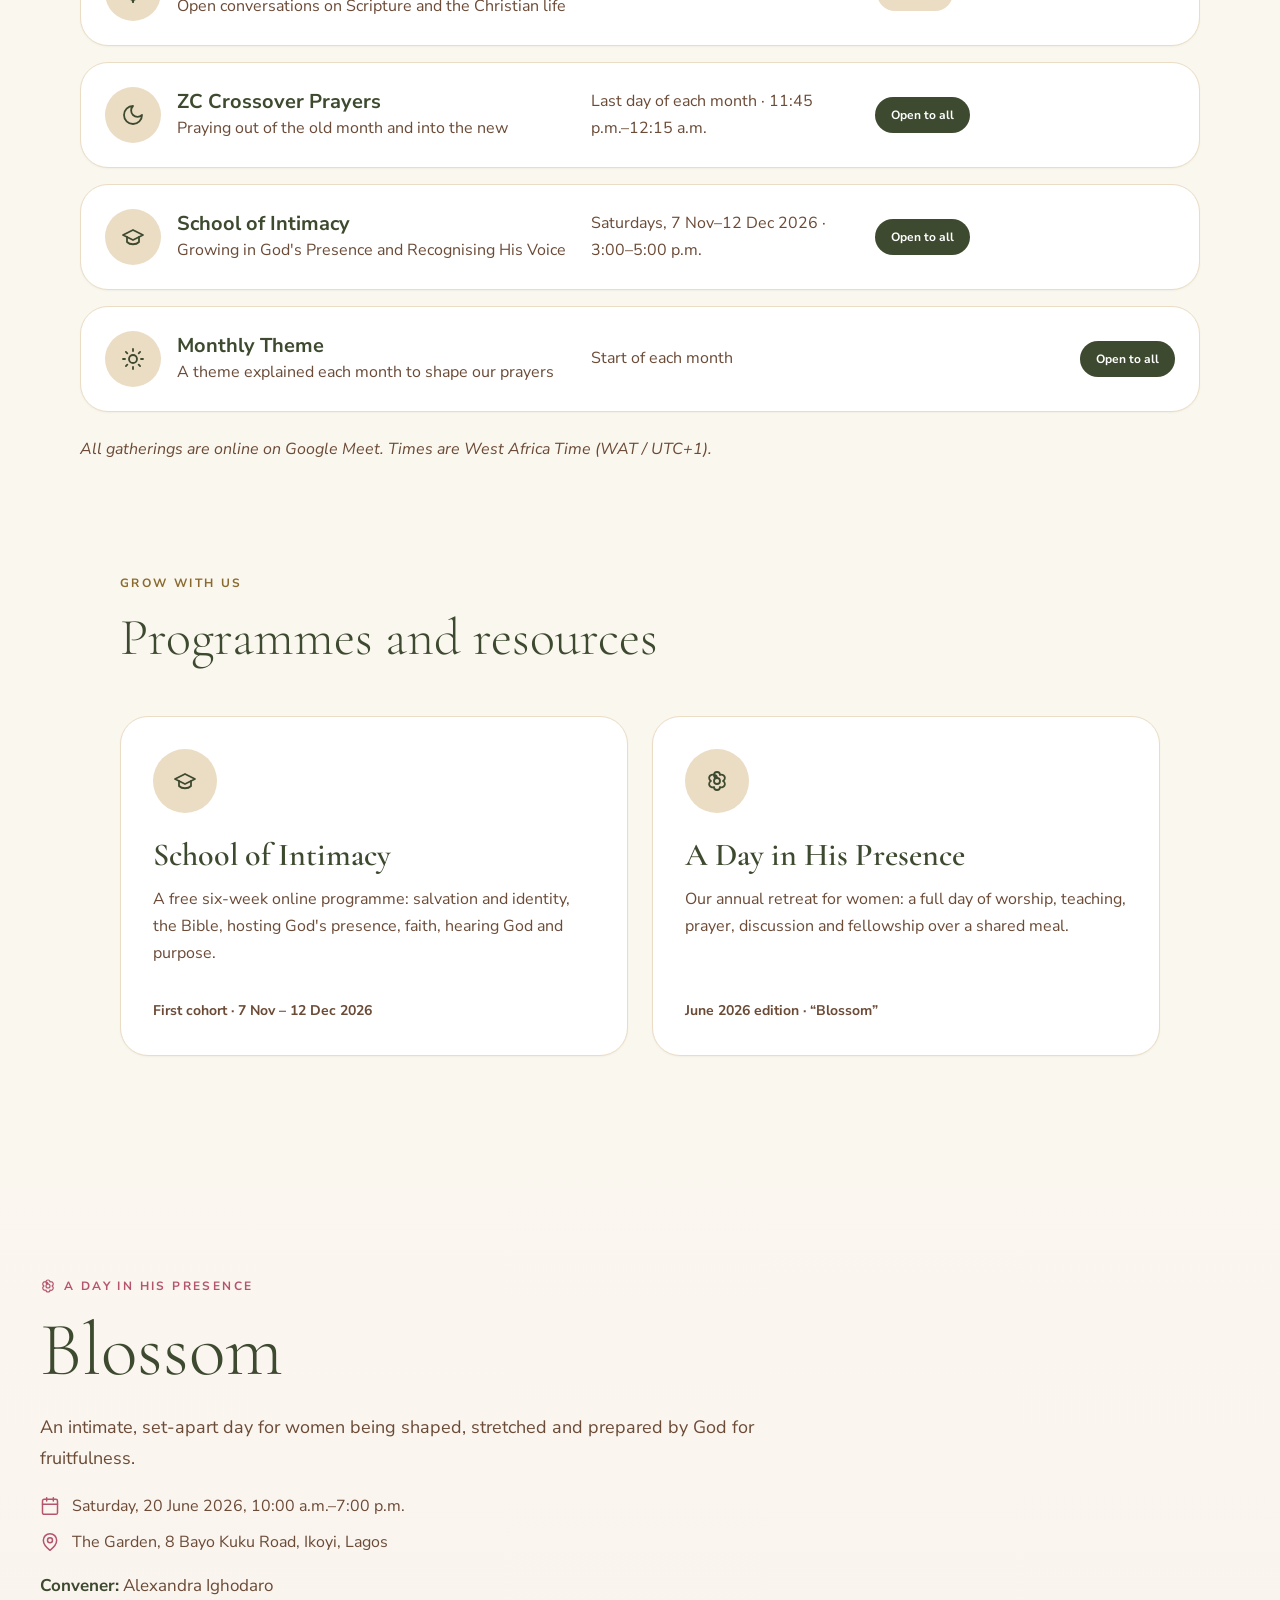
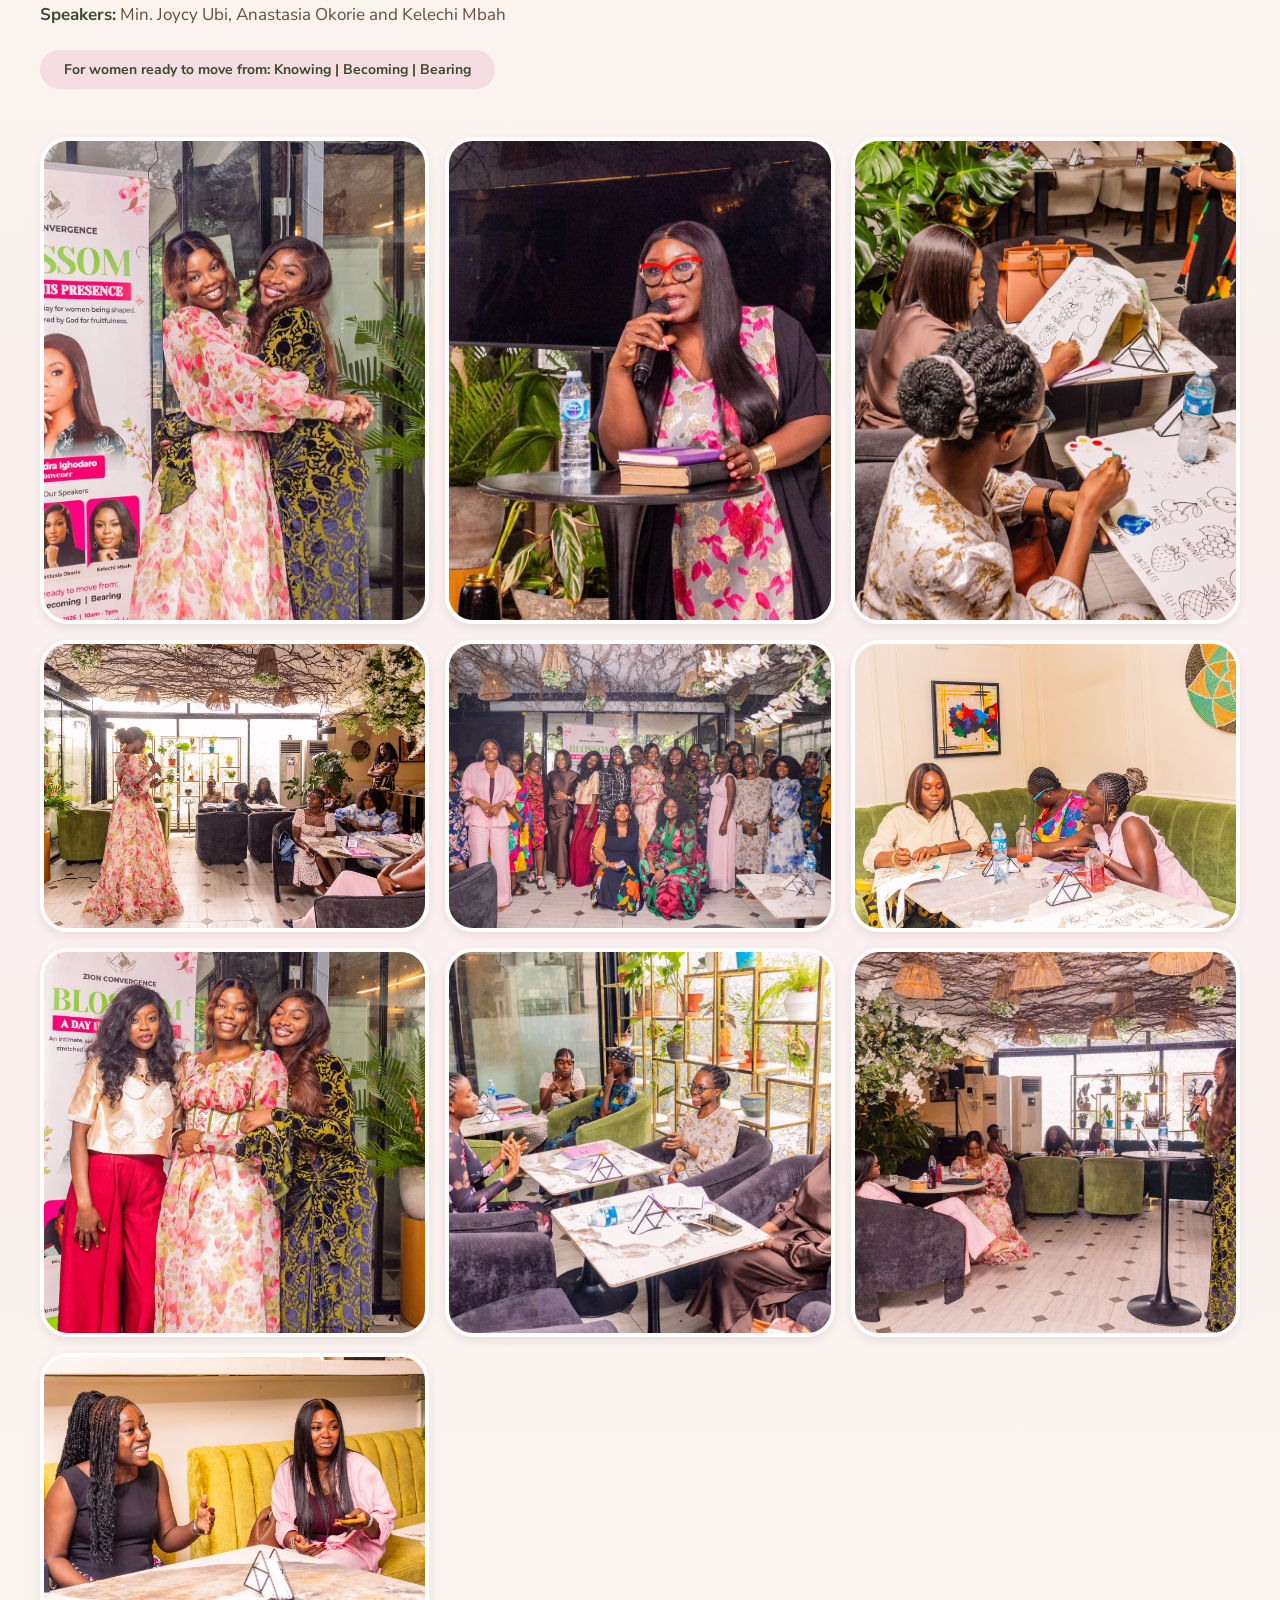
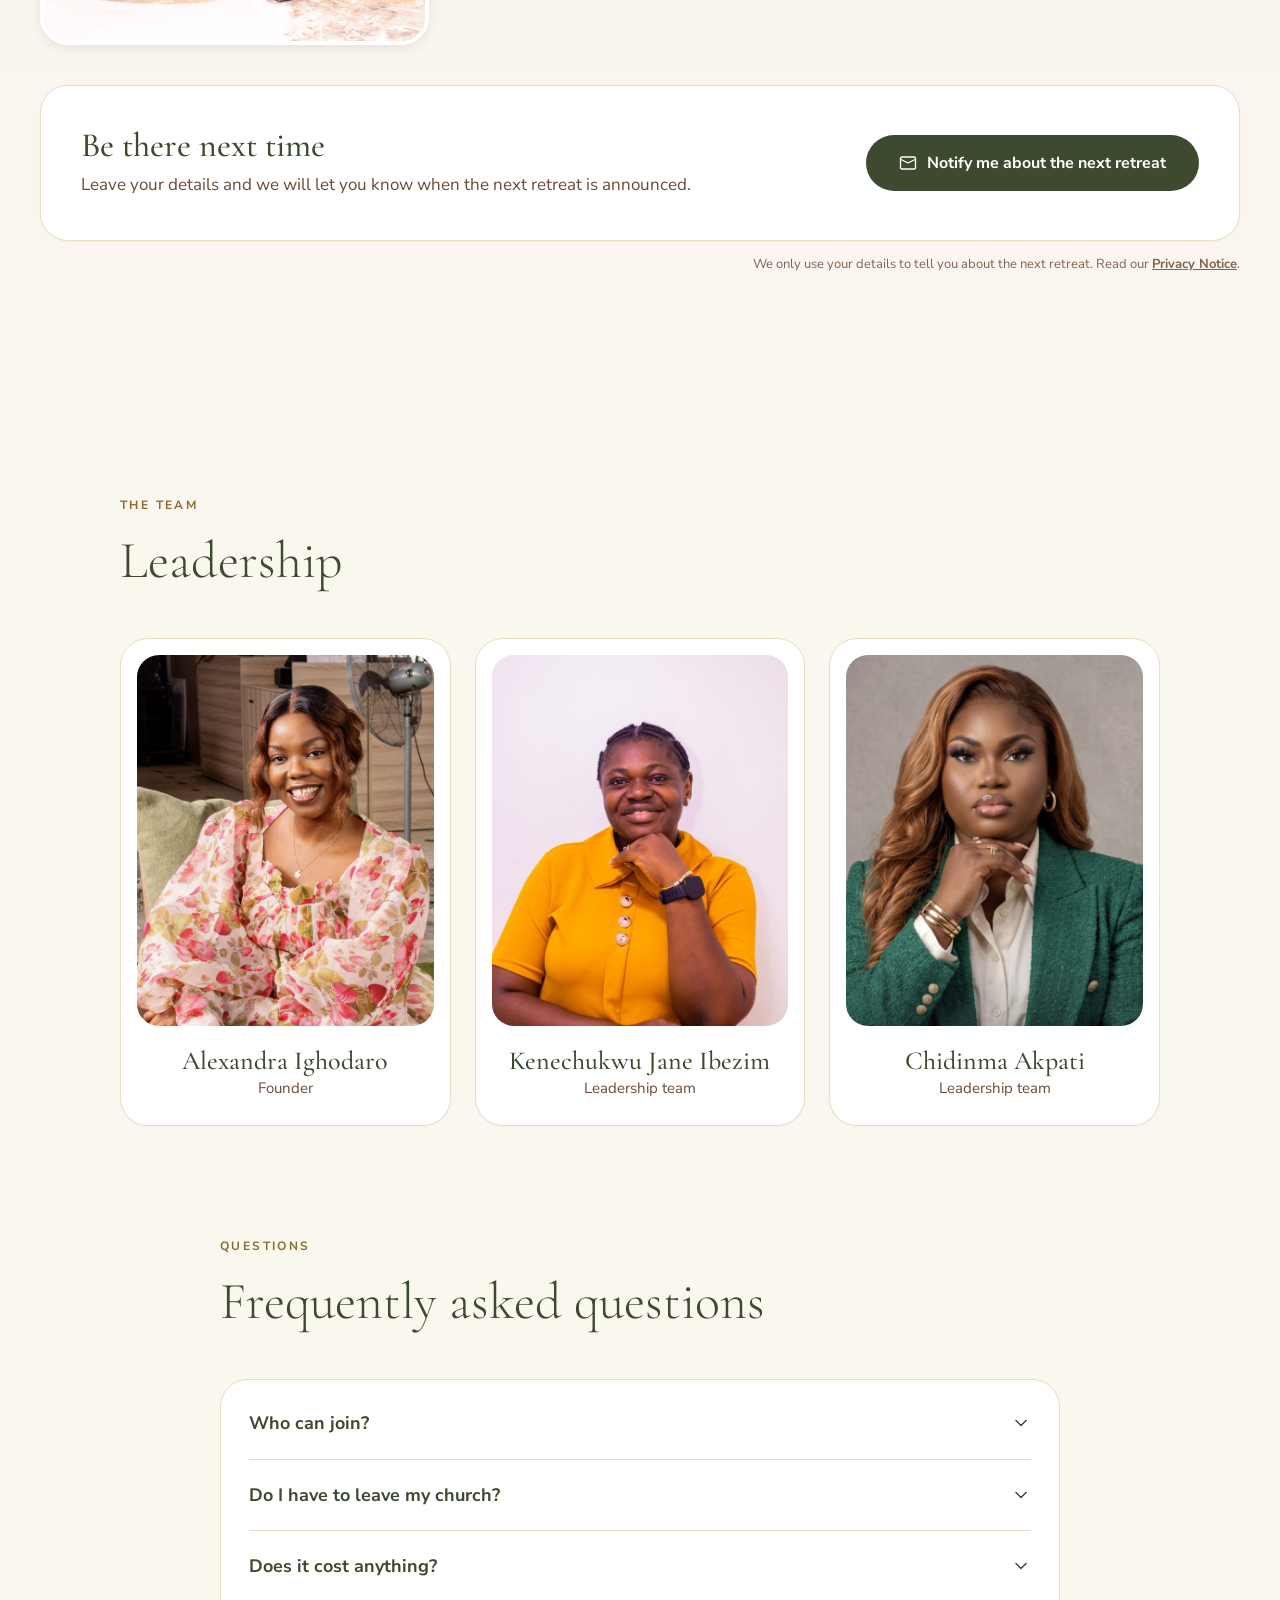
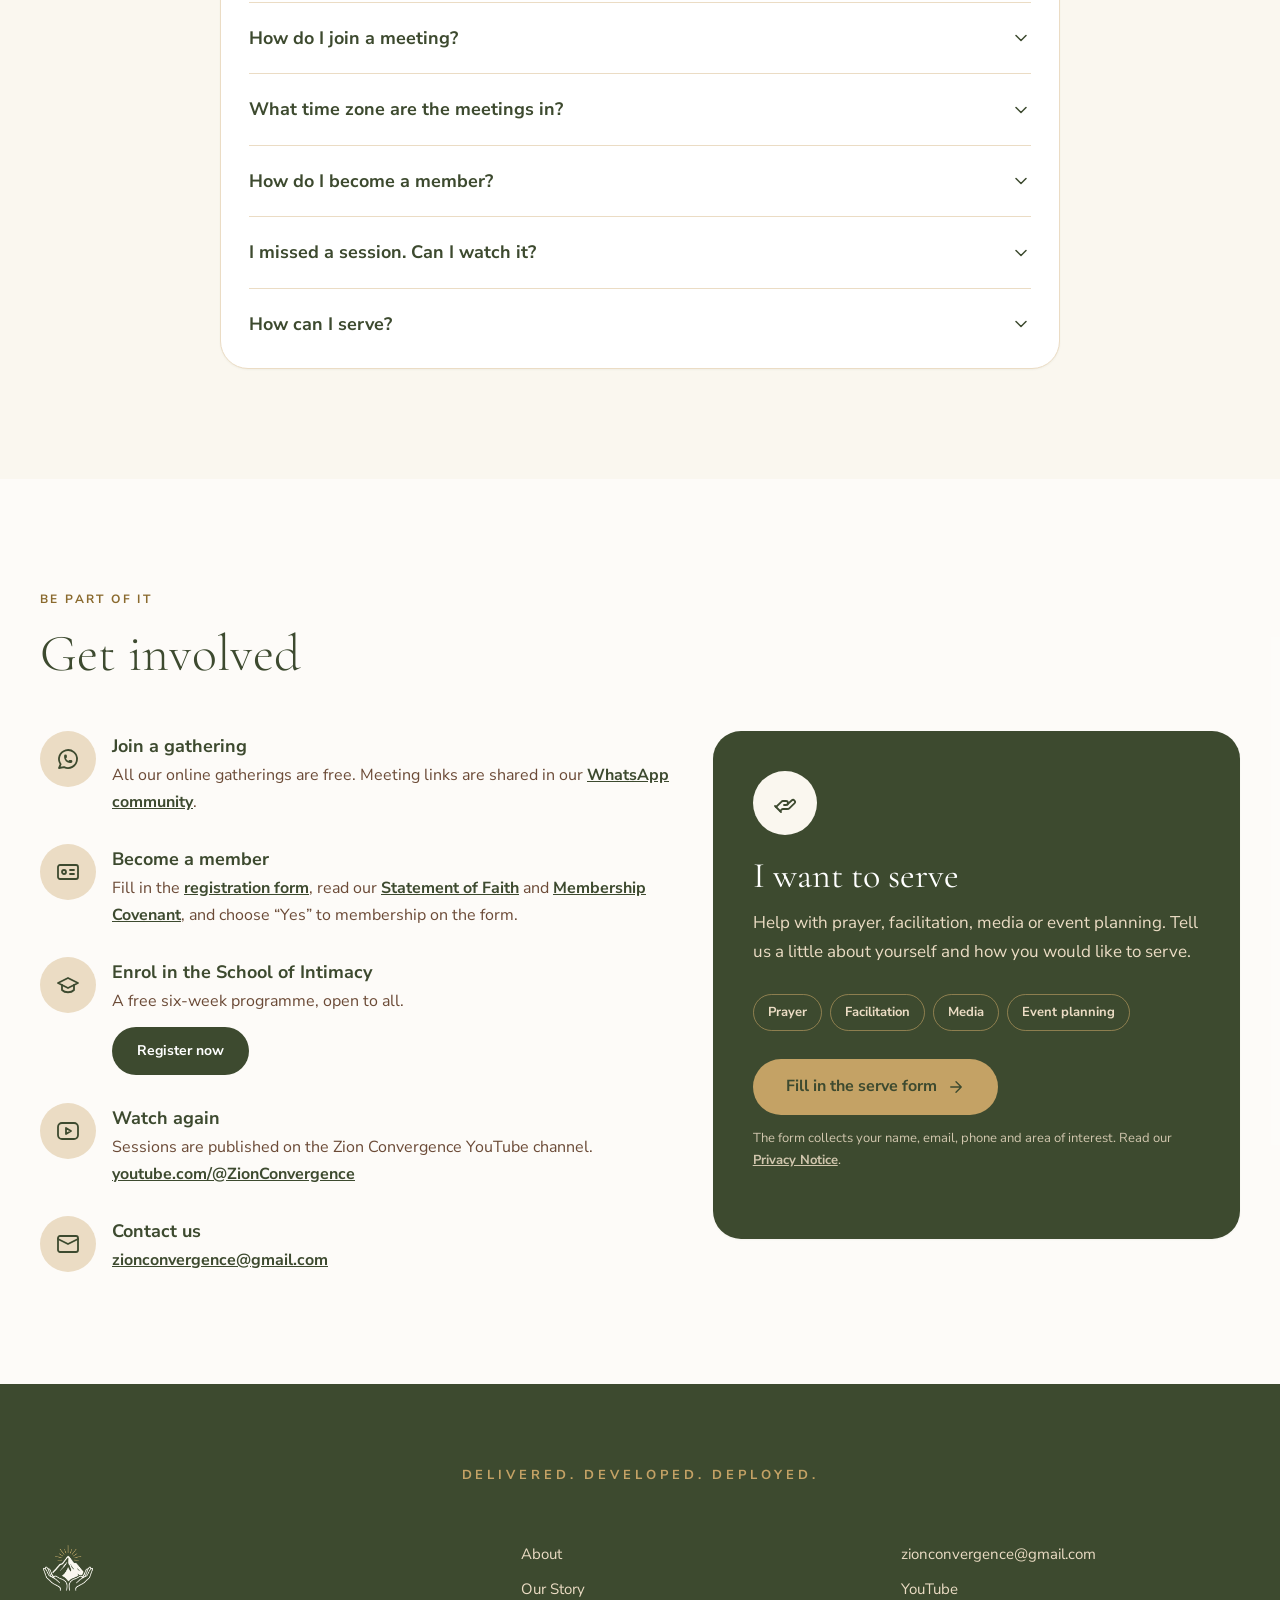
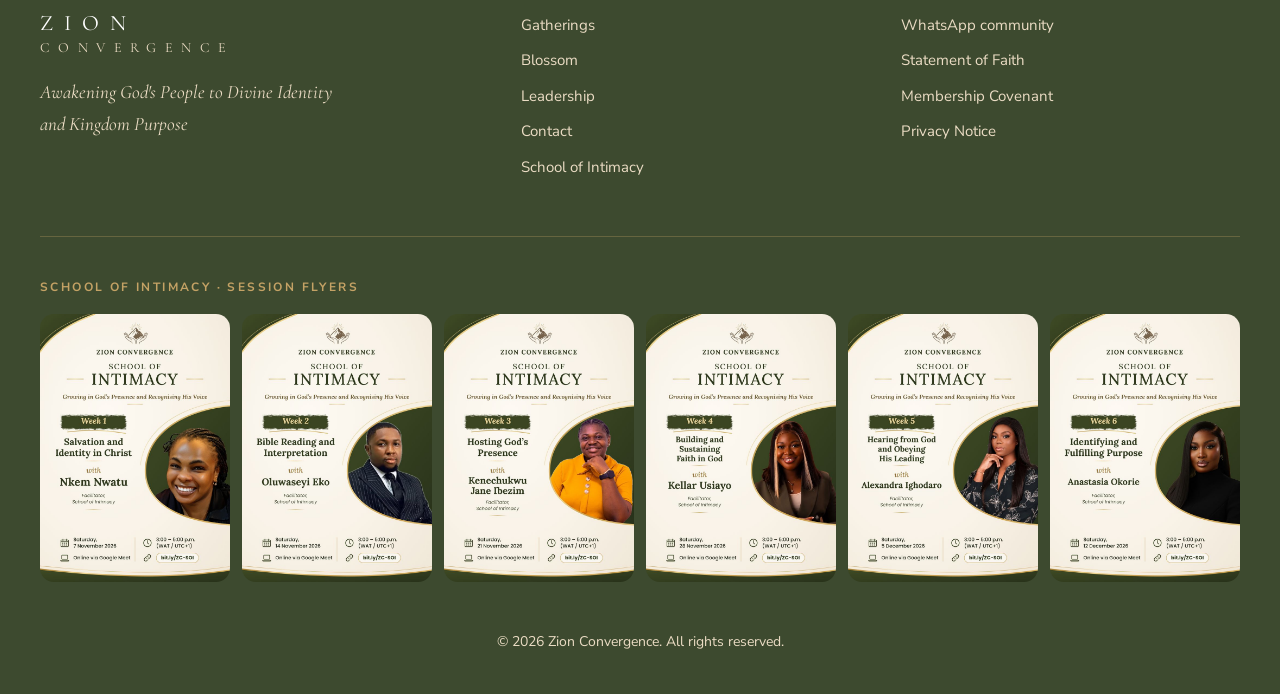
==== commit 588bab5e: "Move Founded card to Our Story Co-Authored-By: Claude Opus 5.5 <noreply@anthropic.com> Claude-Sessio" ====
--- a/index.html
+++ b/index.html
@@ -41,14 +41,11 @@
 
 
 <section class="sec" id="about"><div class="wrap">
-<div class="about-grid">
+<div class="about-solo">
 <div class="rv"><div class="head "><p class="eyebrow">About us</p><h2 class="title">Who we are</h2></div><div class="prose">
 <p>Zion Convergence is a prophetic prayer and discipleship community where God's people gather to seek His presence, grow in intimacy with Him and discover their true identity in Christ.</p>
 <p>It is a place where believers are awakened to who they are and to the kingdom assignment God has given them.</p>
 <p>We began as a prayer gathering for women and have grown into a community for men and women, new believers and mature believers alike.</p></div><a class="btn btn-green sm" style="margin-top:24px;display:inline-flex" href="our-story.html">Read our story<svg viewBox="0 0 24 24" fill="none" stroke="currentColor" stroke-width="1.8" stroke-linecap="round" stroke-linejoin="round" aria-hidden="true"><path d="M5 12h14M12 5l7 7-7 7"/></svg></a></div>
-<div class="founded rv"><p class="eyebrow">Founded</p><p class="date">10 October 2025</p><p class="by">by Alexandra Ighodaro</p><div class="rule"></div>
-<div class="frow"><span class="ic"><svg viewBox="0 0 24 24" fill="none" stroke="currentColor" stroke-width="1.8" stroke-linecap="round" stroke-linejoin="round" aria-hidden="true"><circle cx="12" cy="12" r="3"/><path d="M12 9a3 3 0 1 1 3-3 3 3 0 1 1 3 6 3 3 0 1 1-3 6 3 3 0 1 1-6 0 3 3 0 1 1-3-6 3 3 0 1 1 3-6 3 3 0 0 1 3 3Z"/></svg></span><div><b>Women's spaces</b><span>Friday prayer meetings, Bible discussions and the annual retreat</span></div></div>
-<div class="frow"><span class="ic"><svg viewBox="0 0 24 24" fill="none" stroke="currentColor" stroke-width="1.8" stroke-linecap="round" stroke-linejoin="round" aria-hidden="true"><path d="M16 21v-2a4 4 0 0 0-4-4H6a4 4 0 0 0-4 4v2"/><circle cx="9" cy="7" r="4"/><path d="M22 21v-2a4 4 0 0 0-3-3.87"/><path d="M16 3.13a4 4 0 0 1 0 7.75"/></svg></span><div><b>Open to everyone</b><span>School of Intimacy and Monthly Crossover Prayers</span></div></div></div>
 </div>
 <div class="pair rv"><img src="img/gathering.jpg" alt="Women of Zion Convergence gathered under woven lights as a speaker shares" loading="lazy"><img src="img/painting-tables.jpg" alt="Women painting together at marble tables during a creative session" loading="lazy"></div>
 </div></section>
--- a/style.css
+++ b/style.css
@@ -352,3 +352,4 @@
 .formnote{font-size:13px;margin-top:12px;opacity:.85}
 .formnote a{color:inherit;font-weight:700}
 .soi-hero .done-note{color:var(--green)}
+.about-solo{max-width:780px}
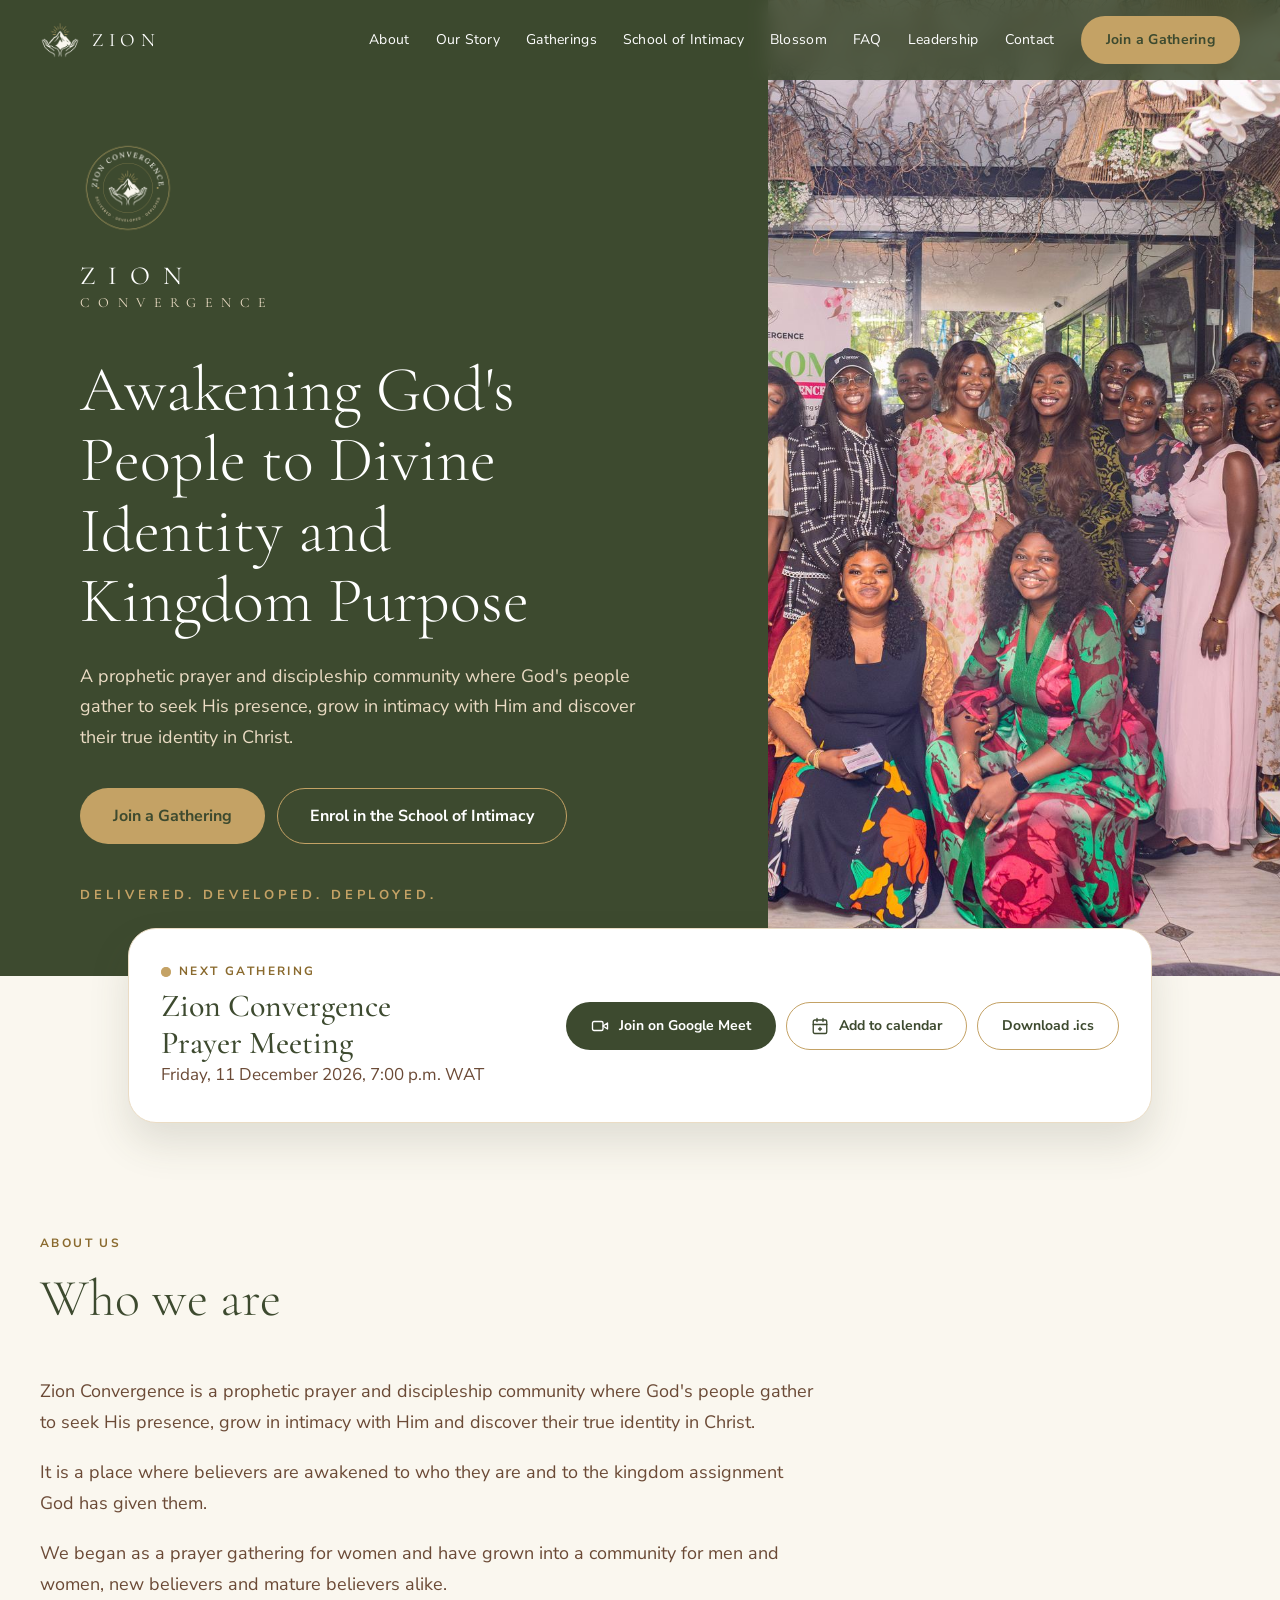
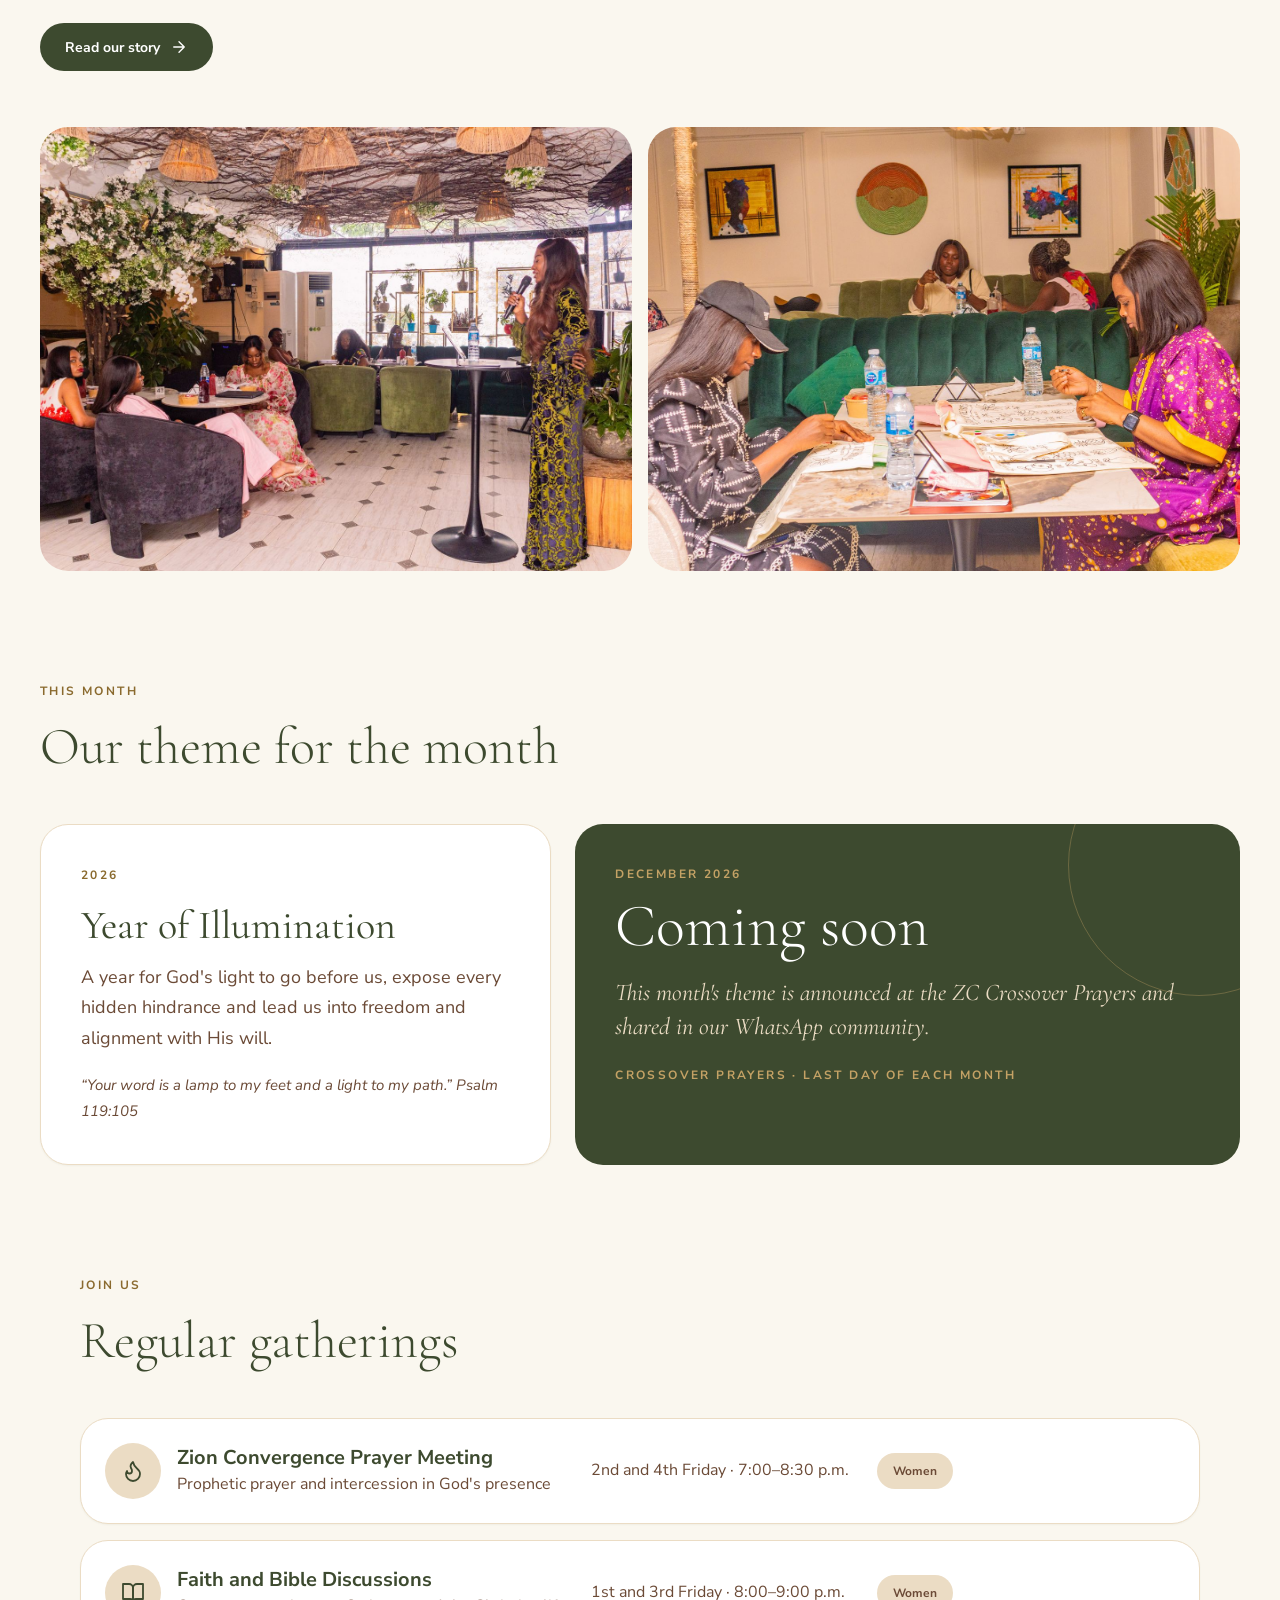
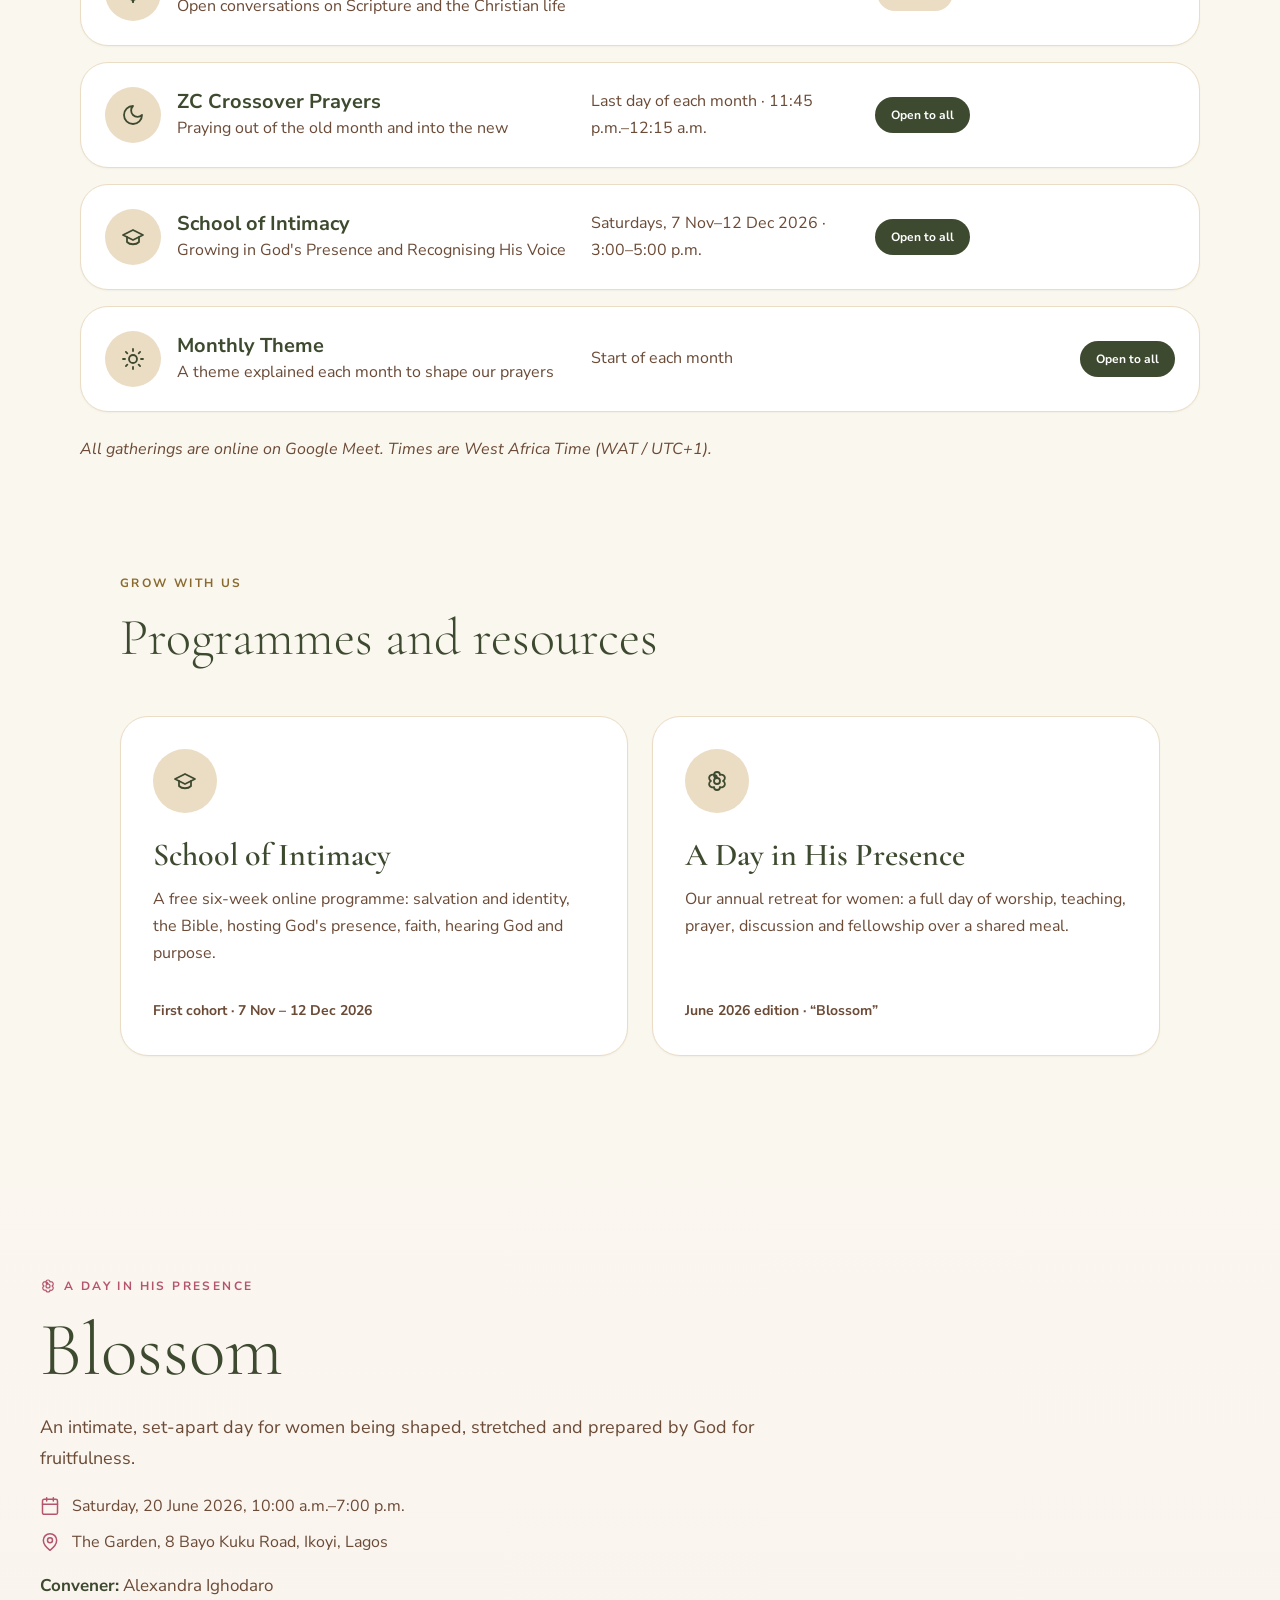
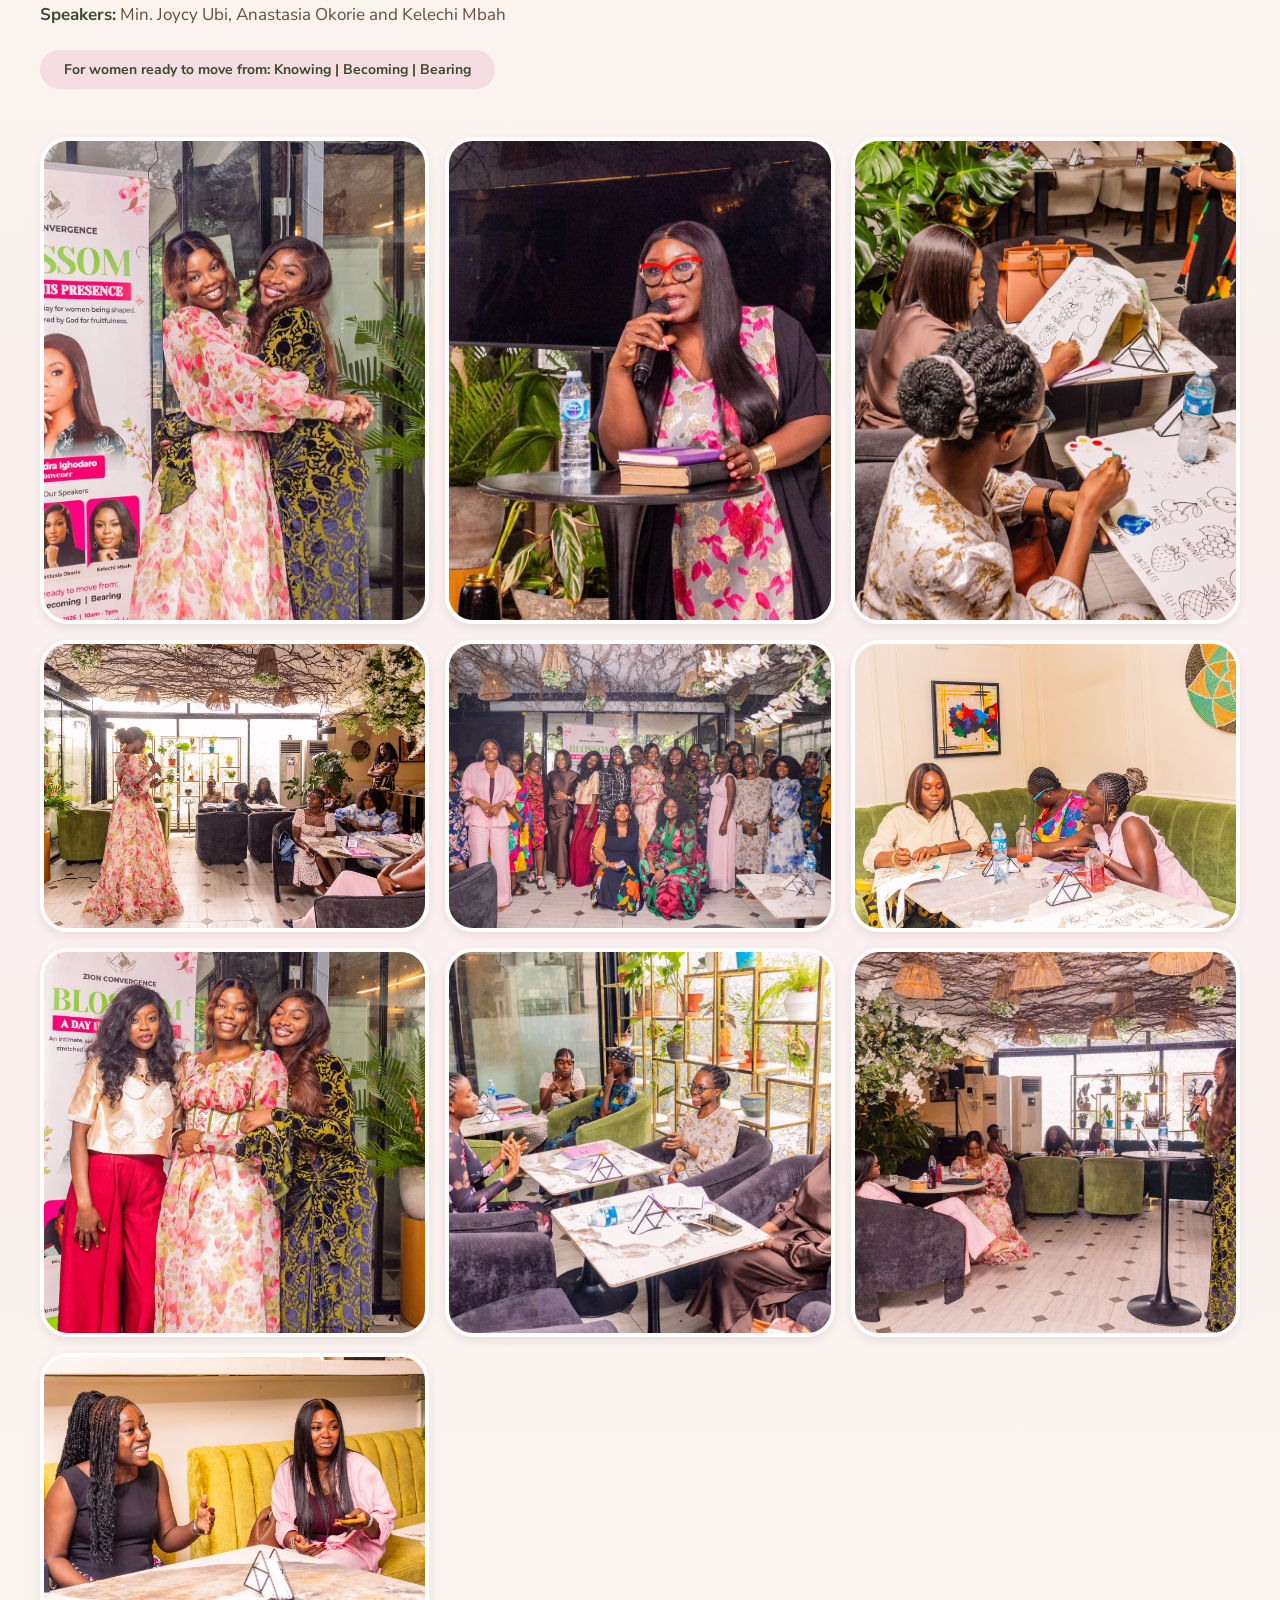
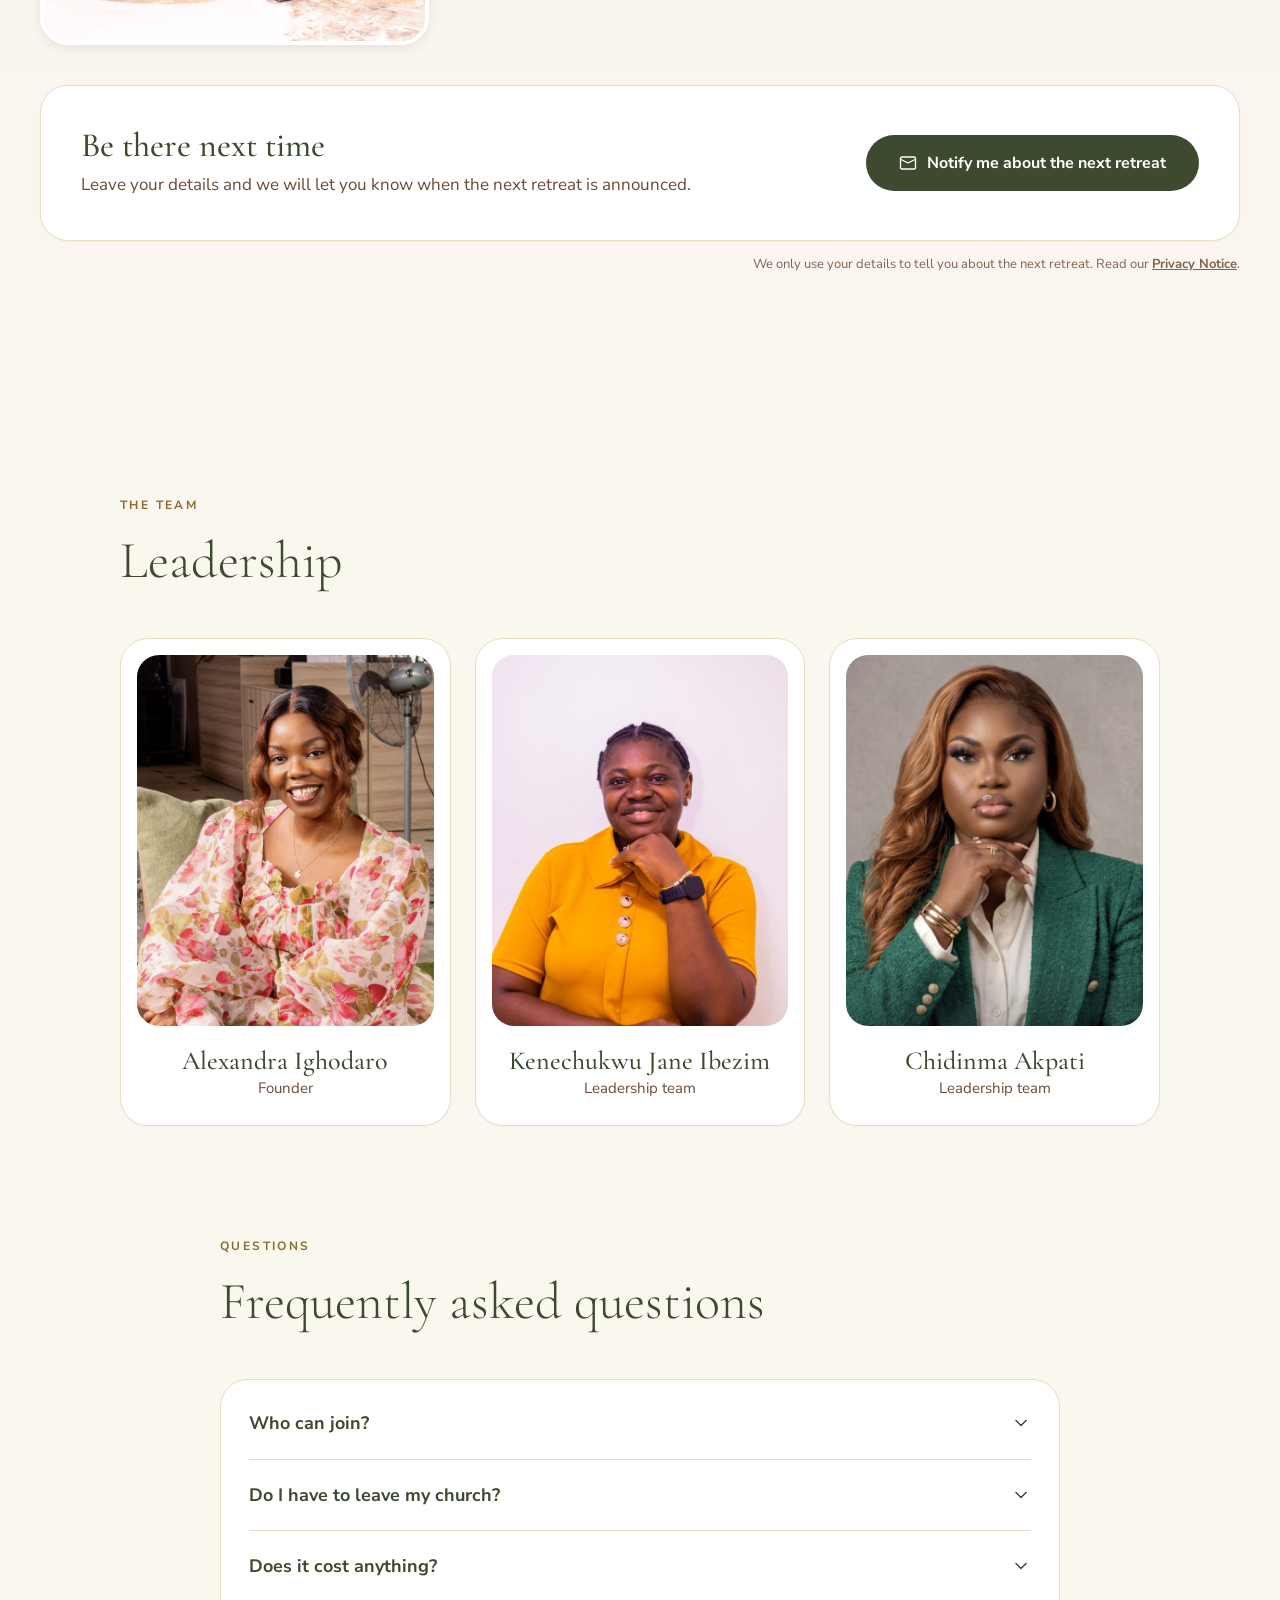
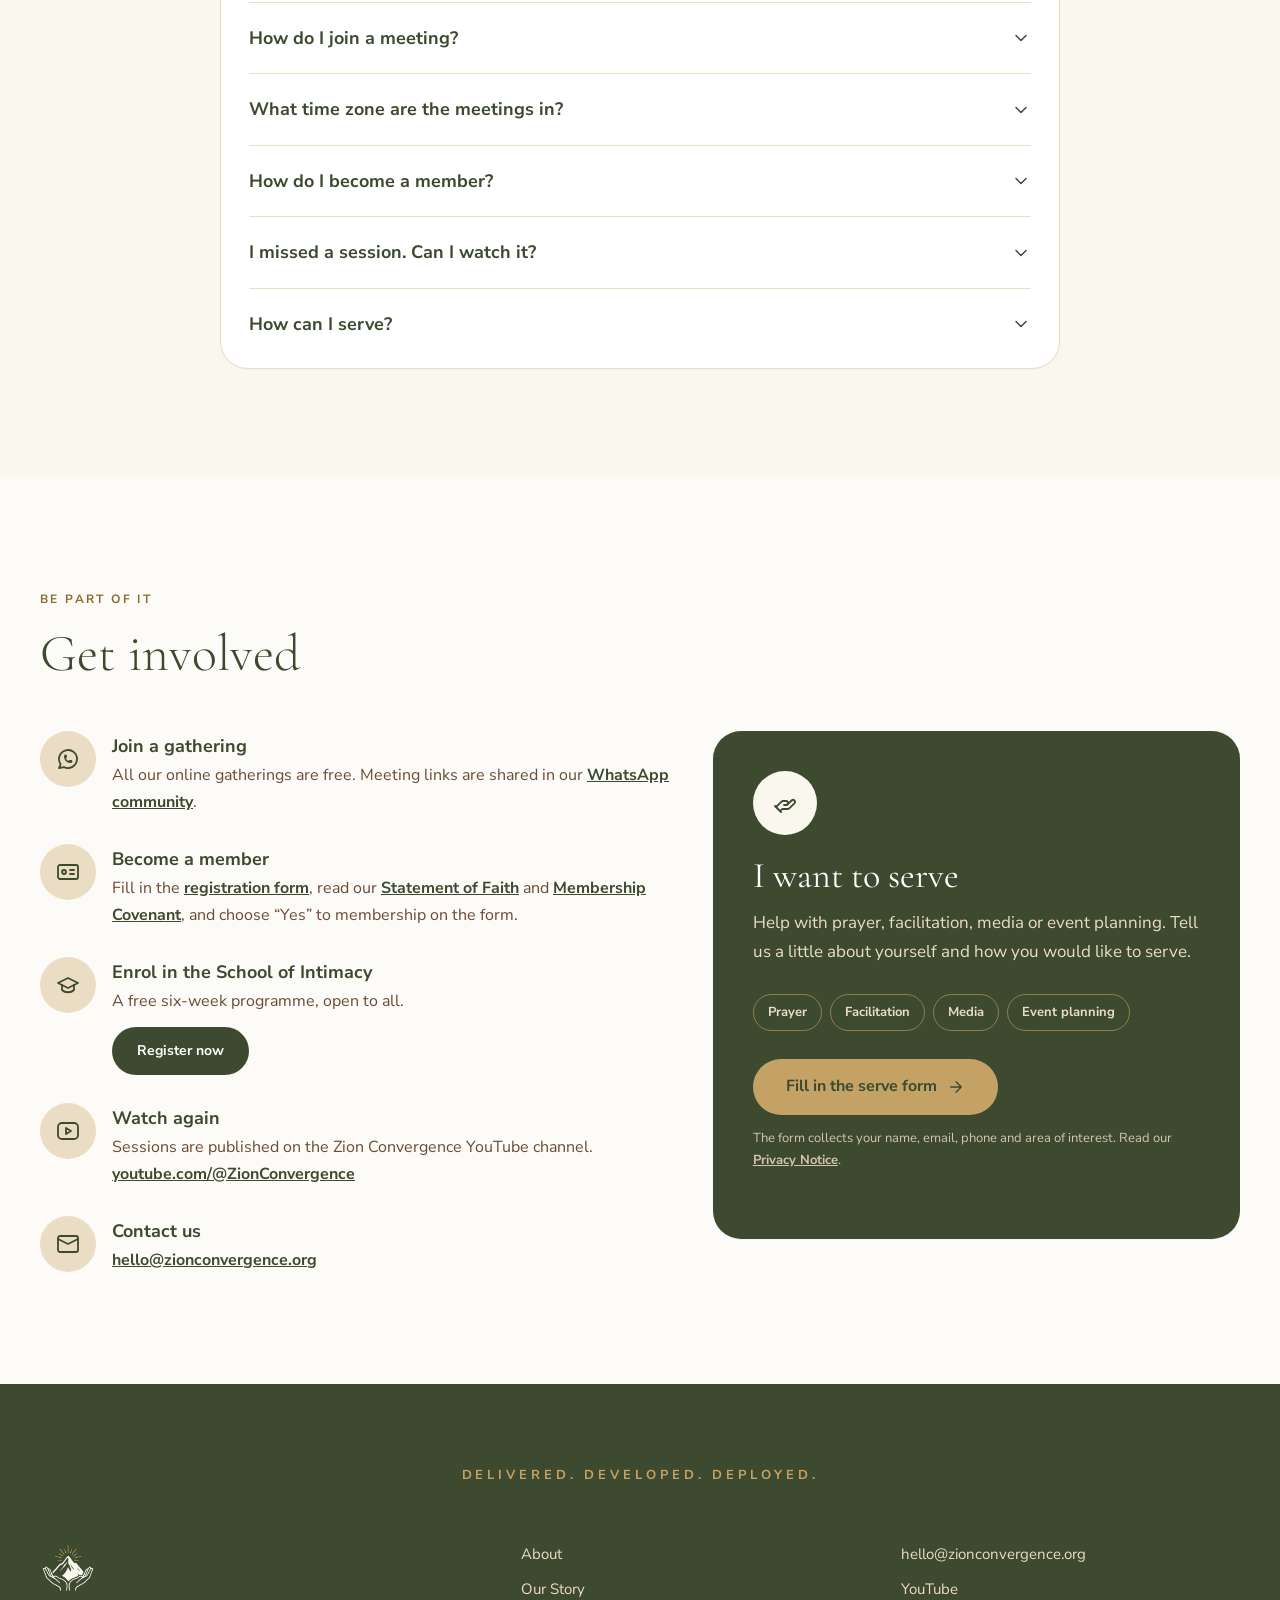
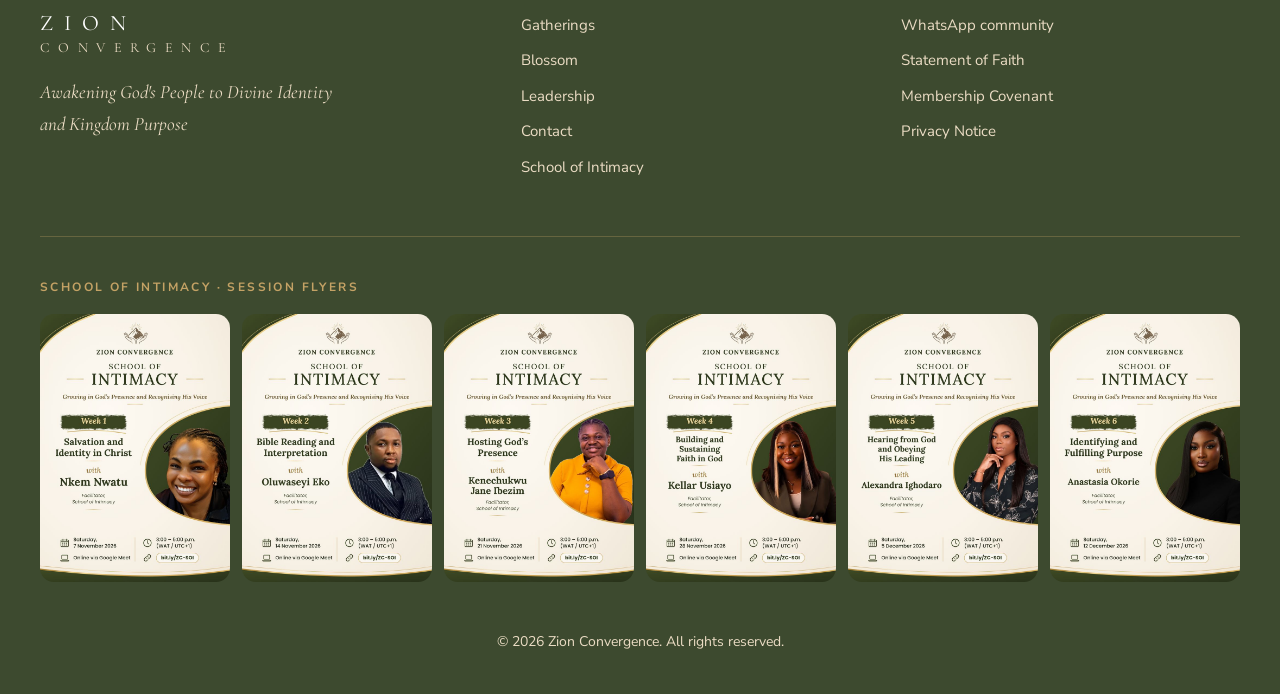
==== commit 4a8e49ea: "Use hello@zionconvergence.org as contact email Co-Authored-By: Claude Opus 5.5 <noreply@anthropic.co" ====
--- a/index.html
+++ b/index.html
@@ -12,7 +12,9 @@
 <link rel="preconnect" href="https://fonts.googleapis.com">
 <link rel="preconnect" href="https://fonts.gstatic.com" crossorigin>
 <link href="https://fonts.googleapis.com/css2?family=Cormorant+Garamond:ital,wght@0,300;0,400;0,500;0,600;0,700;1,300;1,400&family=Nunito+Sans:ital,wght@0,400;0,700;1,400&display=swap" rel="stylesheet">
-<link rel="stylesheet" href="style.css">
+<link rel="stylesheet" href="style.css?v=2026112301">
+<script type="application/ld+json">{"@context":"https://schema.org","@type":"Organization","name":"Zion Convergence","alternateName":"ZC","url":"https://zionconvergence.org/","logo":"https://zionconvergence.org/img/badge-light.png","email":"hello@zionconvergence.org","foundingDate":"2025-10-10","description":"A prophetic prayer and discipleship community in Nigeria.","sameAs":["https://www.youtube.com/@ZionConvergence"]}</script>
+<link rel="canonical" href="https://zionconvergence.org/">
 </head>
 <body>
 <header class="hdr"><nav aria-label="Main">
@@ -98,7 +100,7 @@
 <div class="crow"><span class="ic"><svg viewBox="0 0 24 24" fill="none" stroke="currentColor" stroke-width="1.8" stroke-linecap="round" stroke-linejoin="round" aria-hidden="true"><rect x="2" y="5" width="20" height="14" rx="2"/><circle cx="8" cy="12" r="2"/><path d="M14 10h4M14 14h4"/></svg></span><div><b>Become a member</b><p>Fill in the <a href="https://forms.gle/nbXXHBcZYrjv3CDd9">registration form</a>, read our <a href="https://bit.ly/ZC-Faith">Statement of Faith</a> and <a href="https://bit.ly/ZC-Covenant">Membership Covenant</a>, and choose “Yes” to membership on the form.</p></div></div>
 <div class="crow"><span class="ic"><svg viewBox="0 0 24 24" fill="none" stroke="currentColor" stroke-width="1.8" stroke-linecap="round" stroke-linejoin="round" aria-hidden="true"><path d="M22 10 12 5 2 10l10 5 10-5z"/><path d="M6 12v5c3 3 9 3 12 0v-5"/></svg></span><div><b>Enrol in the School of Intimacy</b><p class="before">A free six-week programme, open to all.</p><a class="btn btn-green sm before" style="display:inline-flex" href="https://bit.ly/ZC-SOI-Register">Register now</a><p class="after">Our first cohort is complete. Watch every session on <a href="https://youtube.com/@ZionConvergence">YouTube</a>; the next cohort is coming soon.</p></div></div>
 <div class="crow"><span class="ic"><svg viewBox="0 0 24 24" fill="none" stroke="currentColor" stroke-width="1.8" stroke-linecap="round" stroke-linejoin="round" aria-hidden="true"><rect x="2" y="4" width="20" height="16" rx="4"/><path d="m10 9 5 3-5 3z"/></svg></span><div><b>Watch again</b><p>Sessions are published on the Zion Convergence YouTube channel.</p><p><a href="https://youtube.com/@ZionConvergence">youtube.com/@ZionConvergence</a></p></div></div>
-<div class="crow"><span class="ic"><svg viewBox="0 0 24 24" fill="none" stroke="currentColor" stroke-width="1.8" stroke-linecap="round" stroke-linejoin="round" aria-hidden="true"><rect x="2" y="4" width="20" height="16" rx="2"/><path d="m22 7-10 5L2 7"/></svg></span><div><b>Contact us</b><p><a href="mailto:zionconvergence@gmail.com">zionconvergence@gmail.com</a></p></div></div>
+<div class="crow"><span class="ic"><svg viewBox="0 0 24 24" fill="none" stroke="currentColor" stroke-width="1.8" stroke-linecap="round" stroke-linejoin="round" aria-hidden="true"><rect x="2" y="4" width="20" height="16" rx="2"/><path d="m22 7-10 5L2 7"/></svg></span><div><b>Contact us</b><p><a href="mailto:hello@zionconvergence.org">hello@zionconvergence.org</a></p></div></div>
 </div>
 <div class="card serve rv"><span class="ic lg"><svg viewBox="0 0 24 24" fill="none" stroke="currentColor" stroke-width="1.8" stroke-linecap="round" stroke-linejoin="round" aria-hidden="true"><path d="M11 14h2a2 2 0 1 0 0-4h-3c-.6 0-1.1.2-1.4.6L3 16"/><path d="m7 20 1.6-1.4c.3-.4.8-.6 1.4-.6h4c1.1 0 2.1-.4 2.8-1.2l4.6-4.4a2 2 0 0 0-2.75-2.91l-4.2 3.9"/><path d="m2 15 6 6"/></svg></span><h3>I want to serve</h3><p>Help with prayer, facilitation, media or event planning. Tell us a little about yourself and how you would like to serve.</p>
 <ul><li>Prayer</li><li>Facilitation</li><li>Media</li><li>Event planning</li></ul>
@@ -110,11 +112,11 @@
 <div class="fcols">
 <div class="fbrand"><img src="img/mark-light.png" alt="" width="56" height="52"><p class="word1">ZION</p><p class="word2">CONVERGENCE</p><p class="tl">Awakening God's People to Divine Identity and Kingdom Purpose</p></div>
 <nav class="fnav" aria-label="Footer"><a href="index.html#about">About</a><a href="our-story.html">Our Story</a><a href="index.html#gatherings">Gatherings</a><a href="index.html#blossom">Blossom</a><a href="index.html#leadership">Leadership</a><a href="index.html#contact">Contact</a><a href="school-of-intimacy.html">School of Intimacy</a></nav>
-<div class="fnav"><a href="mailto:zionconvergence@gmail.com">zionconvergence@gmail.com</a><a href="https://youtube.com/@ZionConvergence">YouTube</a><a href="https://bit.ly/ZC-WhatsApp">WhatsApp community</a><a href="https://bit.ly/ZC-Faith">Statement of Faith</a><a href="https://bit.ly/ZC-Covenant">Membership Covenant</a><a href="privacy.html">Privacy Notice</a></div>
+<div class="fnav"><a href="mailto:hello@zionconvergence.org">hello@zionconvergence.org</a><a href="https://youtube.com/@ZionConvergence">YouTube</a><a href="https://bit.ly/ZC-WhatsApp">WhatsApp community</a><a href="https://bit.ly/ZC-Faith">Statement of Faith</a><a href="https://bit.ly/ZC-Covenant">Membership Covenant</a><a href="privacy.html">Privacy Notice</a></div>
 </div>
 <div class="flyers"><p class="eyebrow">School of Intimacy · Session flyers</p><div class="fstrip"><a href="school-of-intimacy.html#weeks"><img src="img/flyer-w1.jpg" alt="Week 1 flyer: Salvation and Identity in Christ, with Nkem Nwatu, 7 November 2026" loading="lazy" width="700" height="990"></a><a href="school-of-intimacy.html#weeks"><img src="img/flyer-w2.jpg" alt="Week 2 flyer: Bible Reading and Interpretation, with Oluwaseyi Eko, 14 November 2026" loading="lazy" width="700" height="990"></a><a href="school-of-intimacy.html#weeks"><img src="img/flyer-w3.jpg" alt="Week 3 flyer: Hosting God&#x27;s Presence, with Kenechukwu Jane Ibezim, 21 November 2026" loading="lazy" width="700" height="990"></a><a href="school-of-intimacy.html#weeks"><img src="img/flyer-w4.jpg" alt="Week 4 flyer: Building and Sustaining Faith in God, with Kellar Usiayo, 28 November 2026" loading="lazy" width="700" height="990"></a><a href="school-of-intimacy.html#weeks"><img src="img/flyer-w5.jpg" alt="Week 5 flyer: Hearing from God and Obeying His Leading, with Alexandra Ighodaro, 5 December 2026" loading="lazy" width="700" height="990"></a><a href="school-of-intimacy.html#weeks"><img src="img/flyer-w6.jpg" alt="Week 6 flyer: Identifying and Fulfilling Purpose, with Anastasia Okorie, 12 December 2026" loading="lazy" width="700" height="990"></a></div></div>
 <p class="copy">© <span id="yr">2026</span> Zion Convergence. All rights reserved.</p>
 </div></footer>
 <div class="lb" role="dialog" aria-modal="true" aria-label="Photo viewer"><button class="x" aria-label="Close"><svg viewBox="0 0 24 24" fill="none" stroke="currentColor" stroke-width="1.8" stroke-linecap="round" stroke-linejoin="round" aria-hidden="true"><path d="M18 6 6 18M6 6l12 12"/></svg></button><button class="pv" aria-label="Previous photo"><svg viewBox="0 0 24 24" fill="none" stroke="currentColor" stroke-width="1.8" stroke-linecap="round" stroke-linejoin="round" aria-hidden="true"><path d="m15 18-6-6 6-6"/></svg></button><img alt=""><button class="nx" aria-label="Next photo"><svg viewBox="0 0 24 24" fill="none" stroke="currentColor" stroke-width="1.8" stroke-linecap="round" stroke-linejoin="round" aria-hidden="true"><path d="m9 18 6-6-6-6"/></svg></button></div>
-<script src="script.js"></script>
+<script src="script.js?v=2026112301"></script>
 </body></html>
--- a/style.css
+++ b/style.css
@@ -353,3 +353,6 @@
 .formnote a{color:inherit;font-weight:700}
 .soi-hero .done-note{color:var(--green)}
 .about-solo{max-width:780px}
+.founded-line{display:flex;flex-direction:column;align-items:center;gap:6px;margin:28px auto 0;padding-top:22px;border-top:1px solid rgba(196,162,101,.35);max-width:360px}
+.founded-line span{color:var(--gold);font-size:.8rem;font-weight:700;letter-spacing:.16em;text-transform:uppercase}
+.founded-line i{color:var(--cream);opacity:.85;font-family:'Cormorant Garamond',serif;font-size:1.15rem}
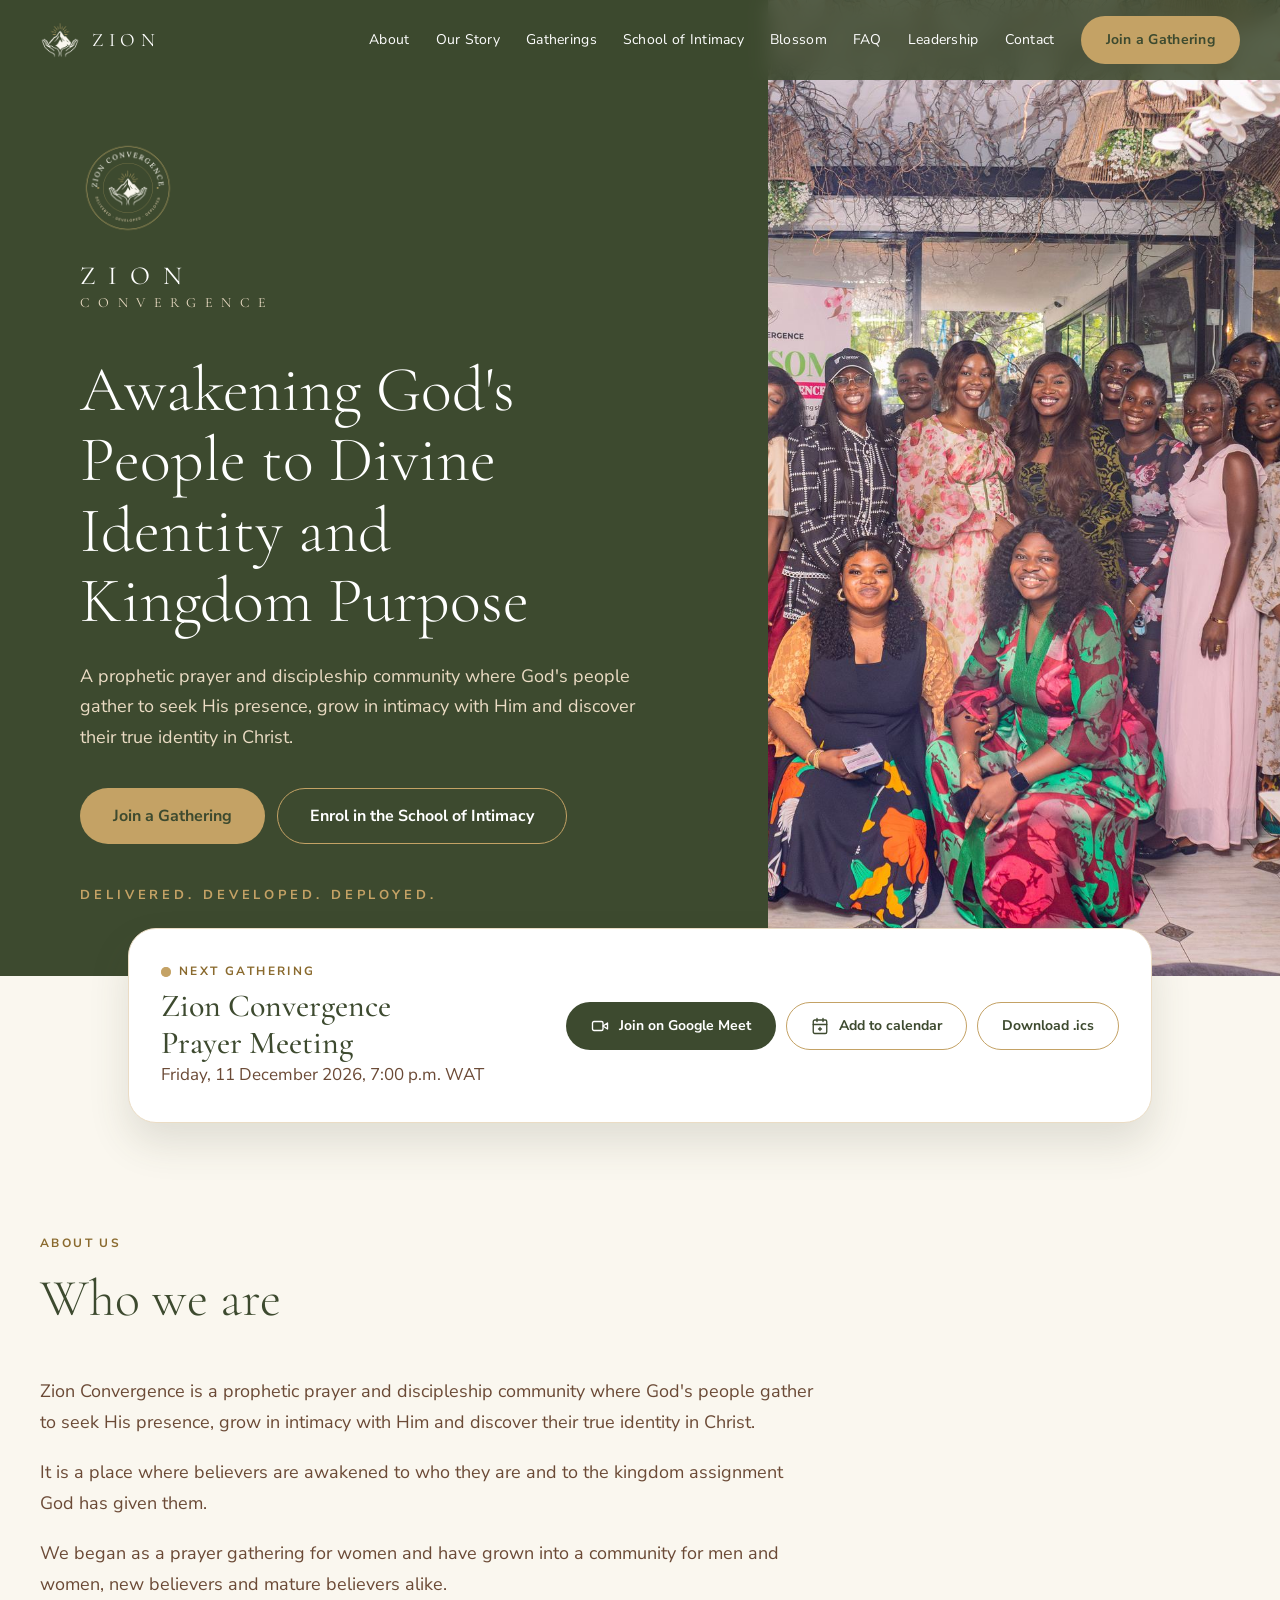
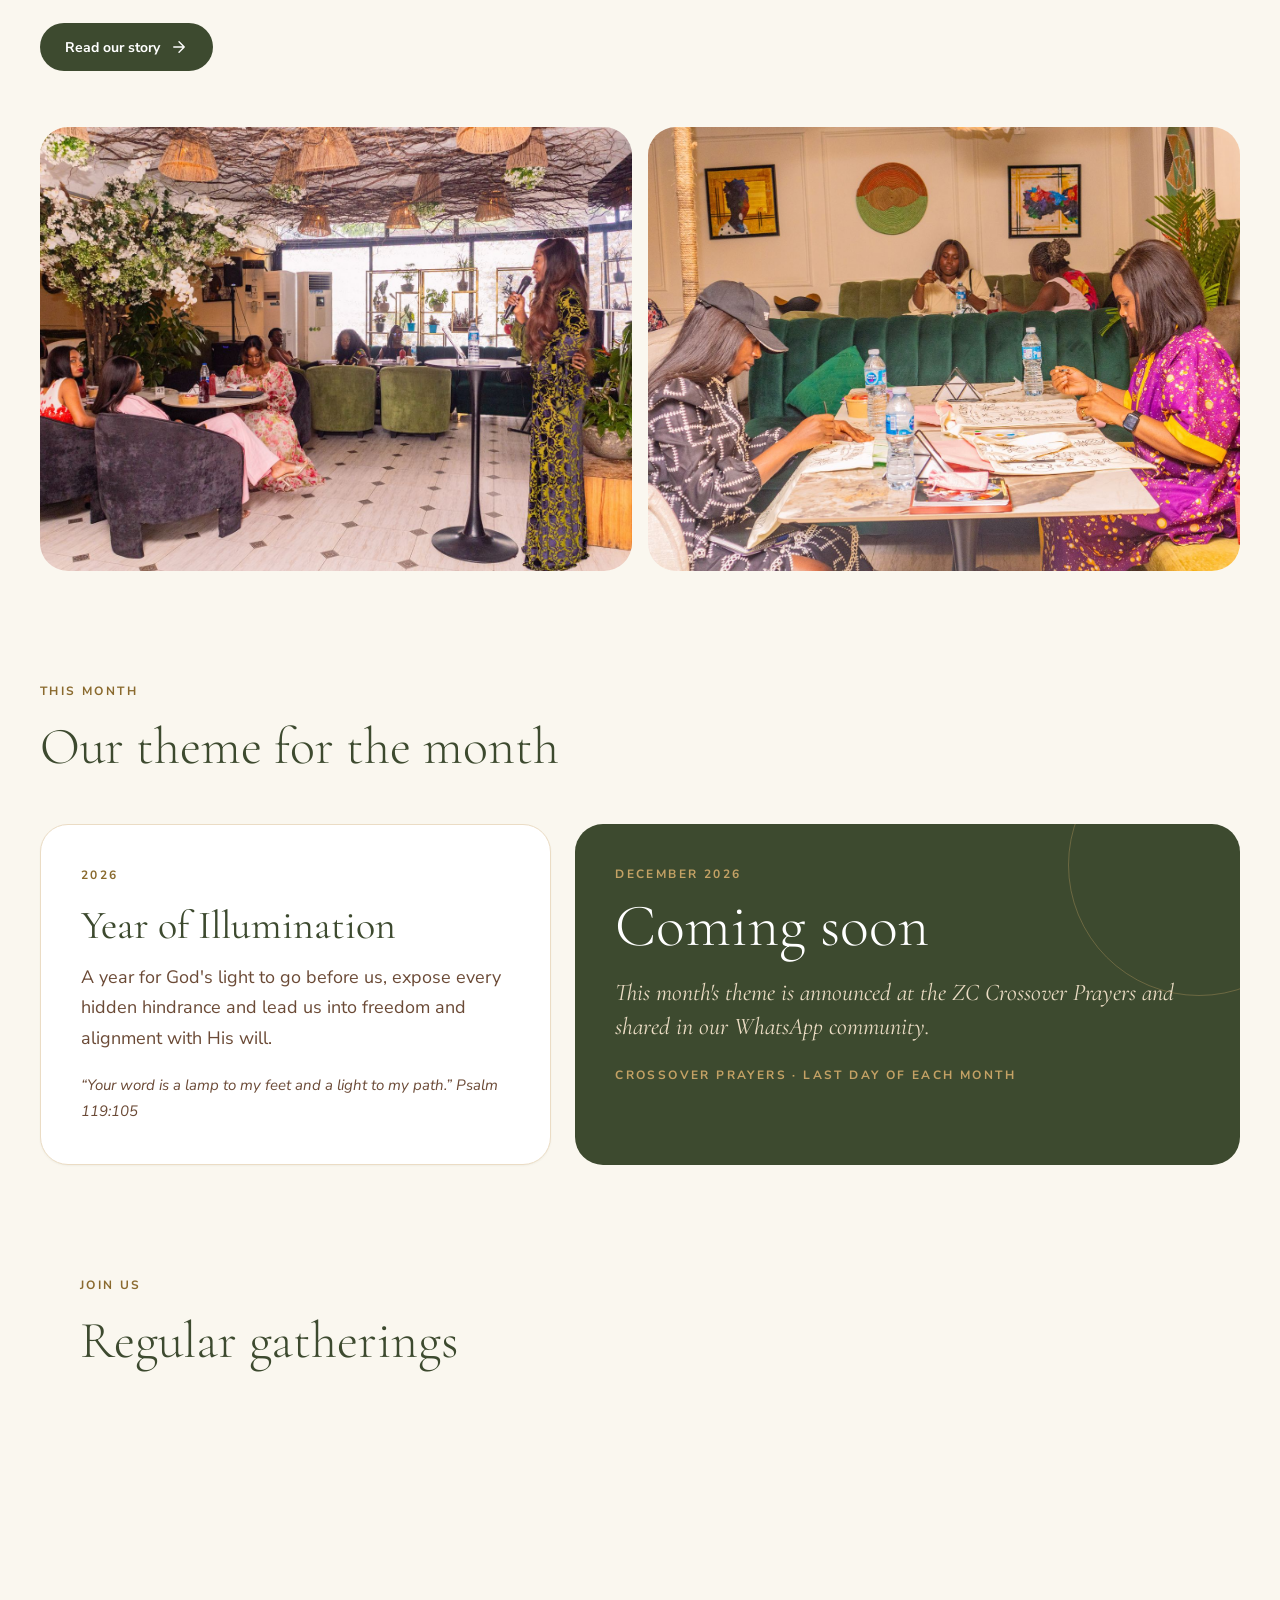
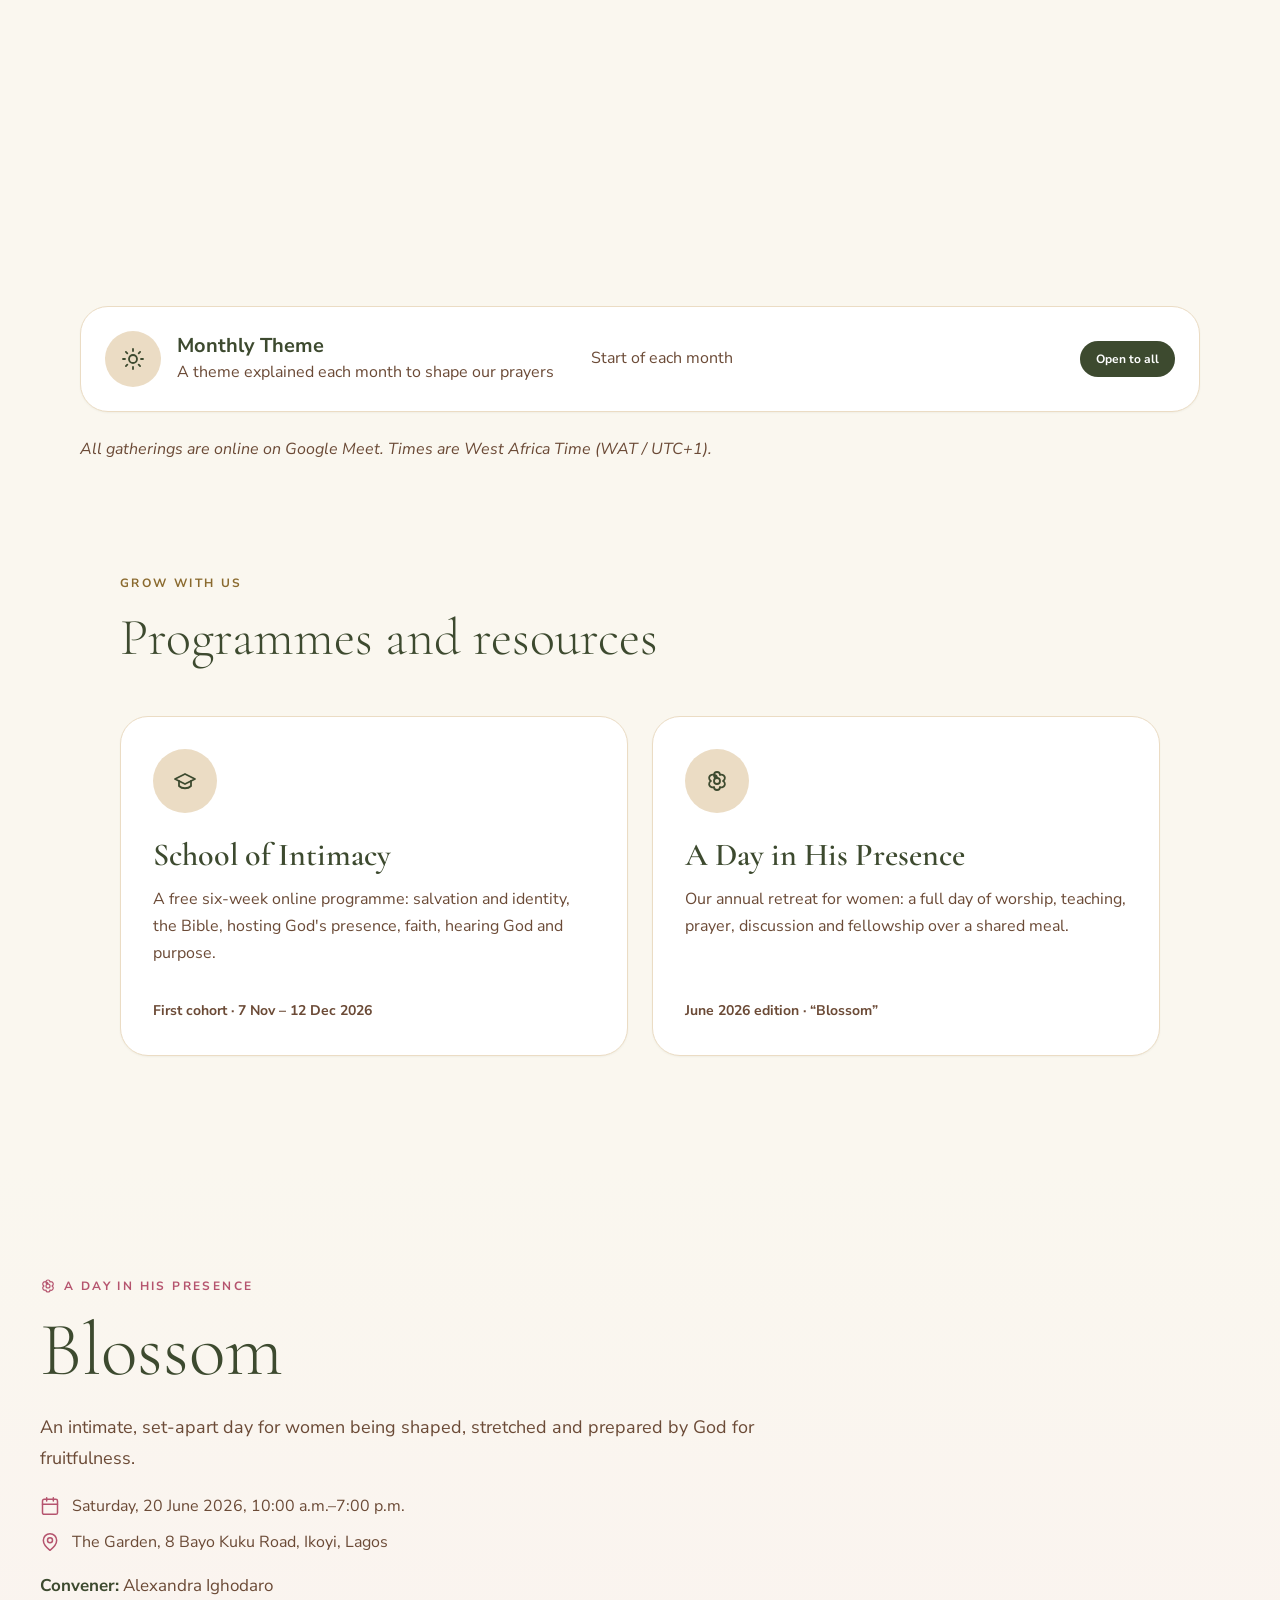
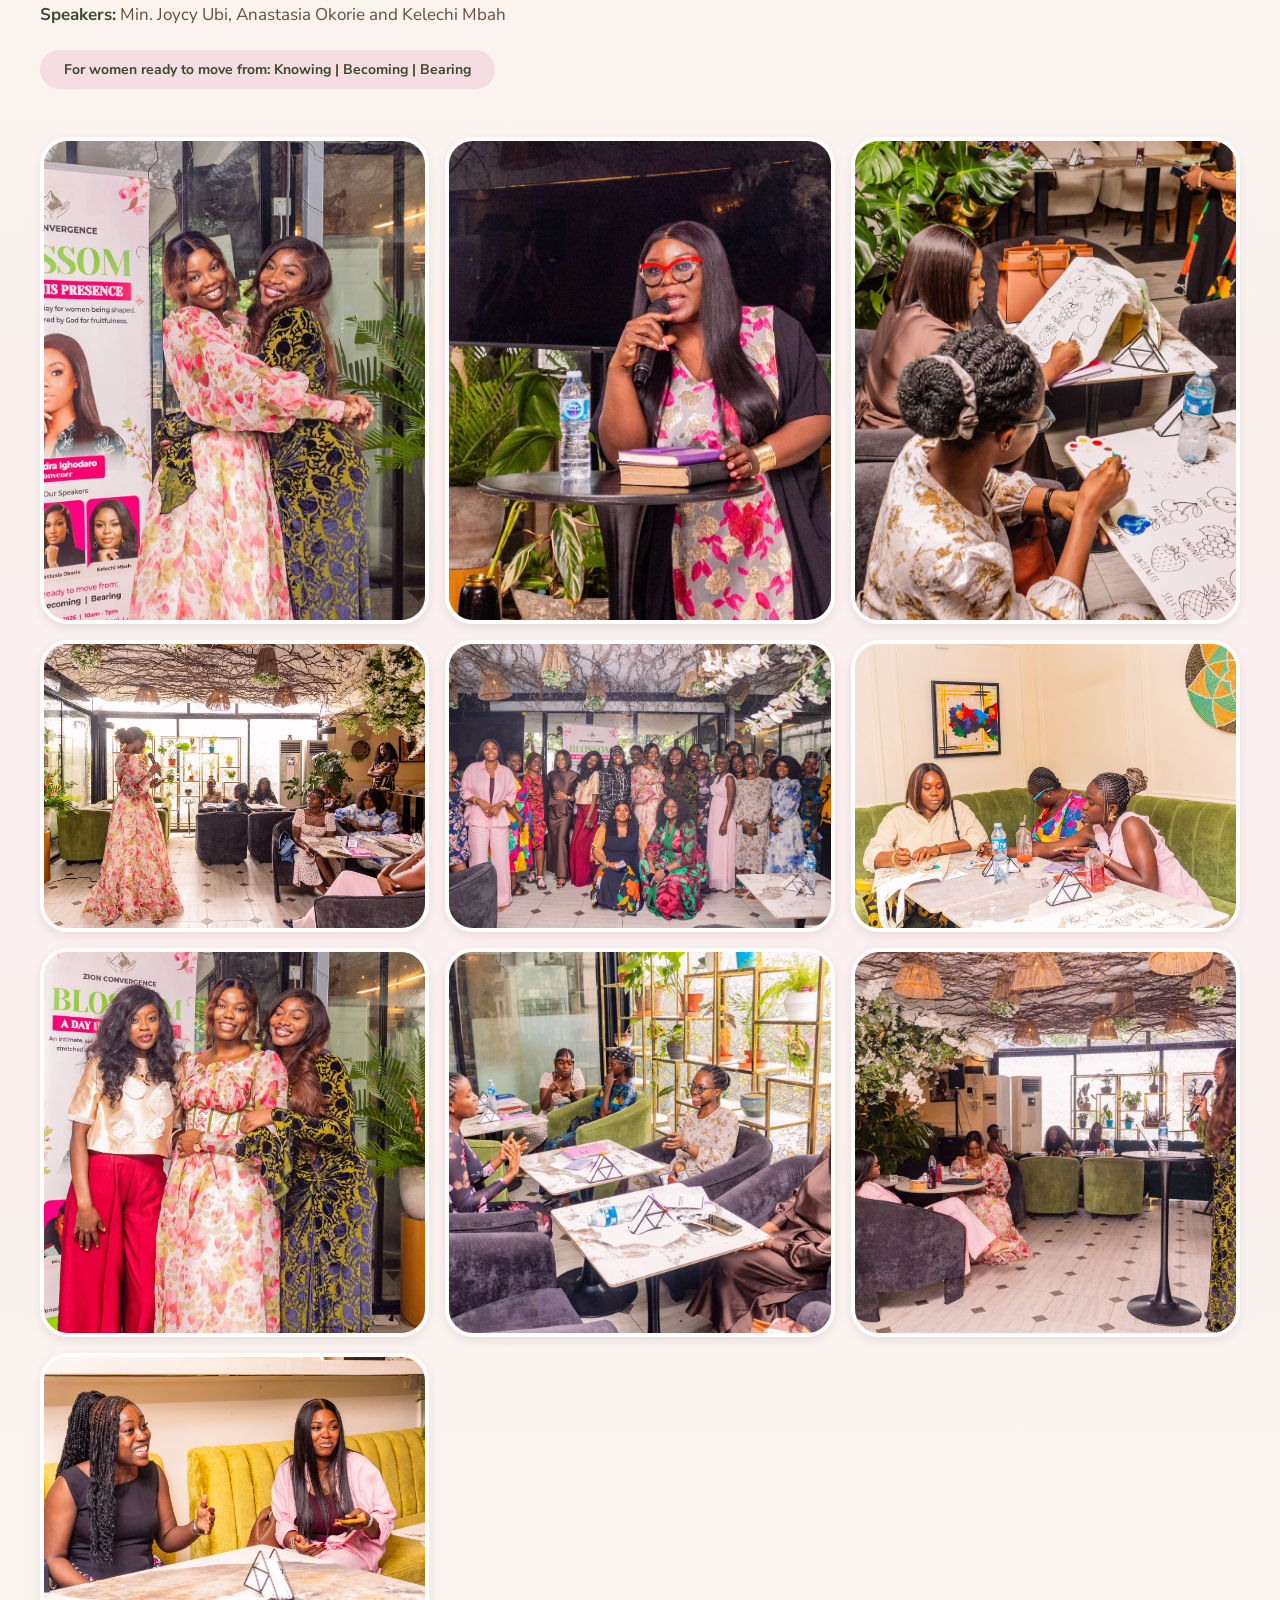
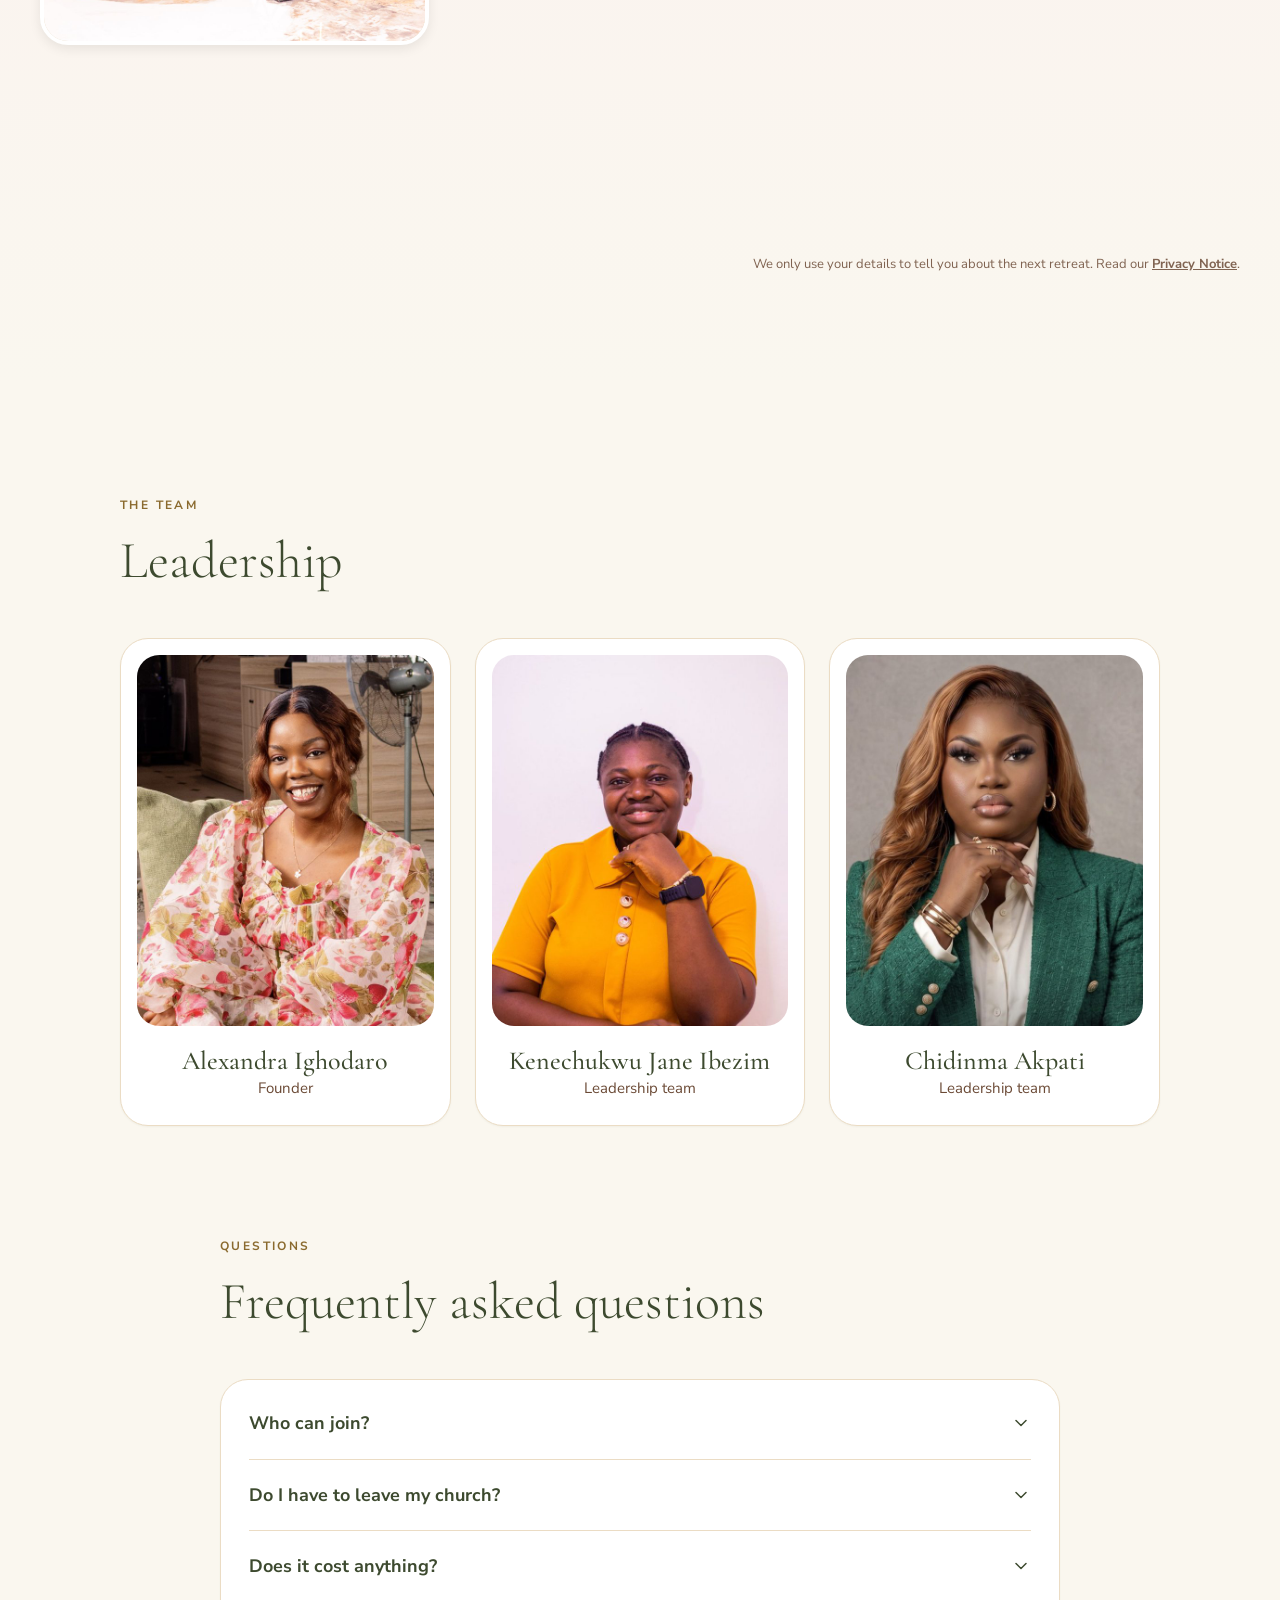
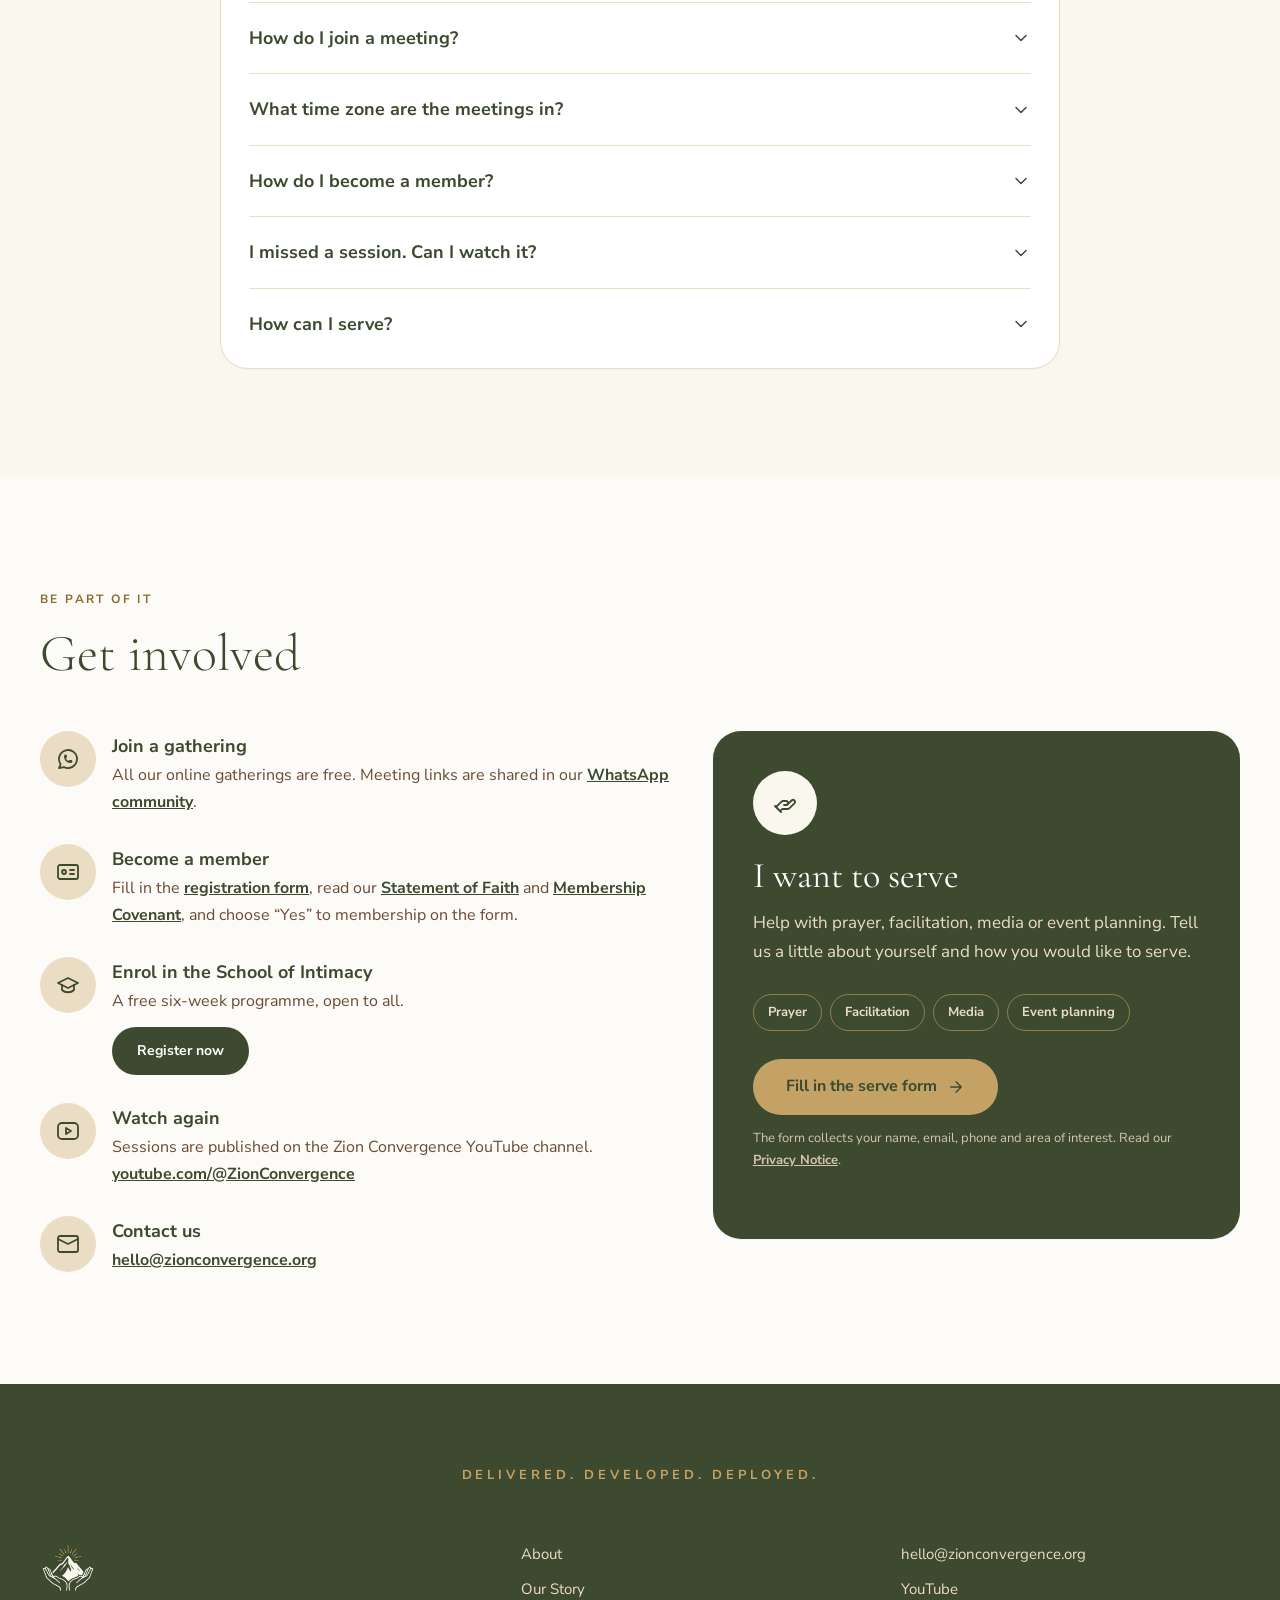
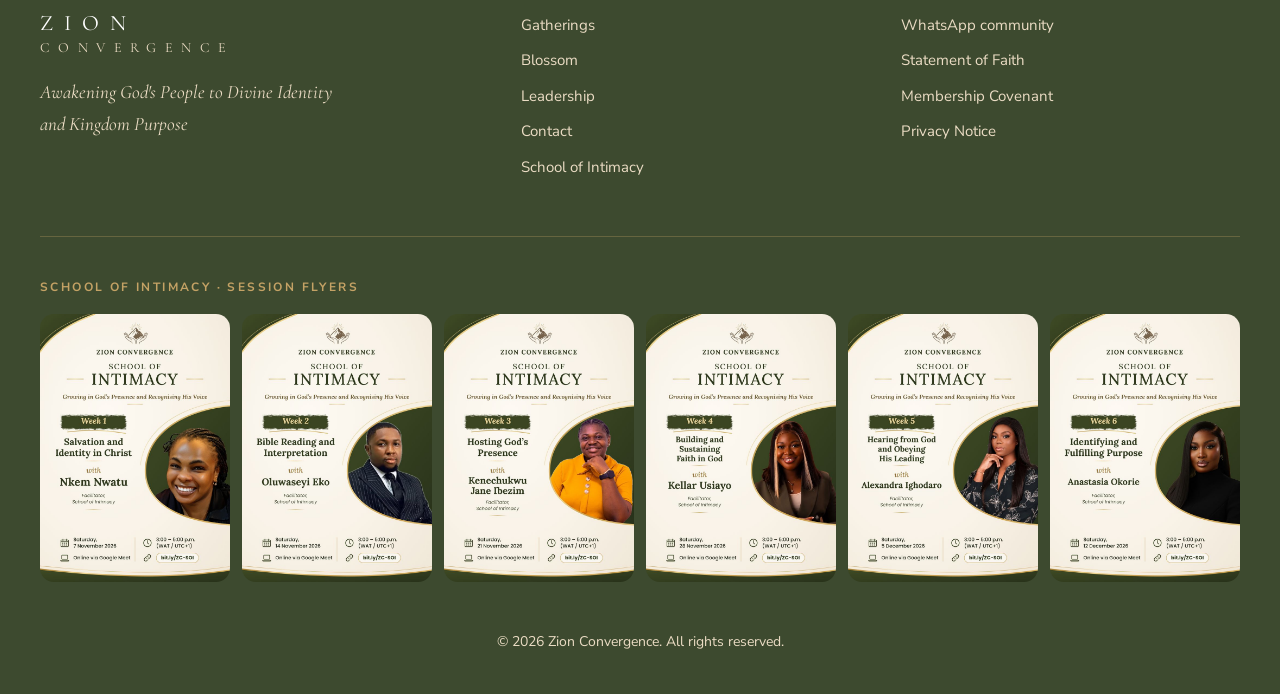
==== commit 8bce3ffb: "Hide post-cohort text from crawlers until it applies; add School of Intimacy event data Co-Authored-" ====
--- a/index.html
+++ b/index.html
@@ -1,122 +1,113 @@
 <!DOCTYPE html>
+
 <html lang="en">
 <head>
-<meta charset="utf-8">
-<meta name="viewport" content="width=device-width, initial-scale=1">
-<title>Zion Convergence | Prophetic Prayer & Discipleship Community</title>
-<meta name="description" content="Zion Convergence is a prophetic prayer and discipleship community where God's people gather to seek His presence, grow in intimacy with Him and discover their true identity in Christ.">
-<meta property="og:title" content="Zion Convergence | Prophetic Prayer & Discipleship Community">
-<meta property="og:description" content="Awakening God's People to Divine Identity and Kingdom Purpose. Delivered. Developed. Deployed.">
-<meta property="og:image" content="https://zionconvergence.org/img/group.jpg">
-<link rel="icon" href="img/favicon.png">
-<link rel="preconnect" href="https://fonts.googleapis.com">
-<link rel="preconnect" href="https://fonts.gstatic.com" crossorigin>
-<link href="https://fonts.googleapis.com/css2?family=Cormorant+Garamond:ital,wght@0,300;0,400;0,500;0,600;0,700;1,300;1,400&family=Nunito+Sans:ital,wght@0,400;0,700;1,400&display=swap" rel="stylesheet">
-<link rel="stylesheet" href="style.css?v=2026112301">
+<meta charset="utf-8"/>
+<meta content="width=device-width, initial-scale=1" name="viewport"/>
+<title>Zion Convergence | Prophetic Prayer &amp; Discipleship Community</title>
+<meta content="Zion Convergence is a prophetic prayer and discipleship community where God's people gather to seek His presence, grow in intimacy with Him and discover their true identity in Christ." name="description"/>
+<meta content="Zion Convergence | Prophetic Prayer &amp; Discipleship Community" property="og:title"/>
+<meta content="Awakening God's People to Divine Identity and Kingdom Purpose. Delivered. Developed. Deployed." property="og:description"/>
+<meta content="https://zionconvergence.org/img/group.jpg" property="og:image"/>
+<link href="img/favicon.png" rel="icon"/>
+<link href="https://fonts.googleapis.com" rel="preconnect"/>
+<link crossorigin="" href="https://fonts.gstatic.com" rel="preconnect"/>
+<link href="https://fonts.googleapis.com/css2?family=Cormorant+Garamond:ital,wght@0,300;0,400;0,500;0,600;0,700;1,300;1,400&amp;family=Nunito+Sans:ital,wght@0,400;0,700;1,400&amp;display=swap" rel="stylesheet"/>
+<link href="style.css?v=2026112401" rel="stylesheet"/>
 <script type="application/ld+json">{"@context":"https://schema.org","@type":"Organization","name":"Zion Convergence","alternateName":"ZC","url":"https://zionconvergence.org/","logo":"https://zionconvergence.org/img/badge-light.png","email":"hello@zionconvergence.org","foundingDate":"2025-10-10","description":"A prophetic prayer and discipleship community in Nigeria.","sameAs":["https://www.youtube.com/@ZionConvergence"]}</script>
-<link rel="canonical" href="https://zionconvergence.org/">
+<link href="https://zionconvergence.org/" rel="canonical"/>
 </head>
 <body>
 <header class="hdr"><nav aria-label="Main">
-<a class="logo" href="index.html#top"><img src="img/mark-light.png" alt="" width="40" height="37"><span>ZION</span></a>
-<button class="burger" aria-label="Open menu" aria-expanded="false" aria-controls="menu"><svg viewBox="0 0 24 24" fill="none" stroke="currentColor" stroke-width="1.8" stroke-linecap="round" stroke-linejoin="round" aria-hidden="true"><path d="M4 6h16M4 12h16M4 18h16"/></svg></button>
+<a class="logo" href="index.html#top"><img alt="" height="37" src="img/mark-light.png" width="40"/><span>ZION</span></a>
+<button aria-controls="menu" aria-expanded="false" aria-label="Open menu" class="burger"><svg aria-hidden="true" fill="none" stroke="currentColor" stroke-linecap="round" stroke-linejoin="round" stroke-width="1.8" viewbox="0 0 24 24"><path d="M4 6h16M4 12h16M4 18h16"></path></svg></button>
 <div class="links" id="menu"><a href="#about">About</a><a href="our-story.html">Our Story</a><a href="#gatherings">Gatherings</a><a href="school-of-intimacy.html">School of Intimacy</a><a href="#blossom">Blossom</a><a href="#faq">FAQ</a><a href="#leadership">Leadership</a><a href="#contact">Contact</a><a class="btn btn-gold sm" href="#gatherings">Join a Gathering</a></div>
 </nav></header>
 <a class="btn btn-gold sm fab" href="#gatherings">Join a Gathering</a>
 <main id="top">
 <section class="hero">
 <div class="left"><div>
-<img class="badge" src="img/badge-light.png" alt="Zion Convergence logo: hands holding a mountain beneath rays of light, Delivered, Developed, Deployed" width="96" height="96">
+<img alt="Zion Convergence logo: hands holding a mountain beneath rays of light, Delivered, Developed, Deployed" class="badge" height="96" src="img/badge-light.png" width="96"/>
 <p class="word1">ZION</p><p class="word2">CONVERGENCE</p>
 <h1>Awakening God's People to Divine Identity and Kingdom Purpose</h1>
 <p class="lead">A prophetic prayer and discipleship community where God's people gather to seek His presence, grow in intimacy with Him and discover their true identity in Christ.</p>
 <div class="btns"><a class="btn btn-gold" href="#gatherings">Join a Gathering</a><a class="btn btn-outline" href="school-of-intimacy.html">Enrol in the School of Intimacy</a></div>
 <p class="ddd">Delivered. Developed. Deployed.</p>
 </div></div>
-<div class="right"><img src="img/group.jpg" alt="Women of the Zion Convergence community gathered together at the Blossom retreat, smiling" width="2200" height="1467"></div>
+<div class="right"><img alt="Women of the Zion Convergence community gathered together at the Blossom retreat, smiling" height="1467" src="img/group.jpg" width="2200"/></div>
 </section>
-
-<div class="next" id="next" hidden><div class="card">
+<div class="next" hidden="" id="next"><div class="card">
 <div class="info"><p class="live"><span class="dot"></span>Next gathering</p><h3>Zion Convergence Prayer Meeting</h3><p><time></time></p></div>
-<div class="acts"><a class="btn btn-green sm meet" href="https://bit.ly/ZC-Fridays"><svg viewBox="0 0 24 24" fill="none" stroke="currentColor" stroke-width="1.8" stroke-linecap="round" stroke-linejoin="round" aria-hidden="true"><path d="m22 8-6 4 6 4V8Z"/><rect x="2" y="6" width="14" height="12" rx="2"/></svg>Join on Google Meet</a><a class="btn btn-line sm gcal" href="#"><svg viewBox="0 0 24 24" fill="none" stroke="currentColor" stroke-width="1.8" stroke-linecap="round" stroke-linejoin="round" aria-hidden="true"><rect x="3" y="4" width="18" height="18" rx="2"/><path d="M16 2v4M8 2v4M3 10h18M12 14v4M10 16h4"/></svg>Add to calendar</a><button class="btn btn-line sm ics" type="button">Download .ics</button></div>
+<div class="acts"><a class="btn btn-green sm meet" href="https://bit.ly/ZC-Fridays"><svg aria-hidden="true" fill="none" stroke="currentColor" stroke-linecap="round" stroke-linejoin="round" stroke-width="1.8" viewbox="0 0 24 24"><path d="m22 8-6 4 6 4V8Z"></path><rect height="12" rx="2" width="14" x="2" y="6"></rect></svg>Join on Google Meet</a><a class="btn btn-line sm gcal" href="#"><svg aria-hidden="true" fill="none" stroke="currentColor" stroke-linecap="round" stroke-linejoin="round" stroke-width="1.8" viewbox="0 0 24 24"><rect height="18" rx="2" width="18" x="3" y="4"></rect><path d="M16 2v4M8 2v4M3 10h18M12 14v4M10 16h4"></path></svg>Add to calendar</a><button class="btn btn-line sm ics" type="button">Download .ics</button></div>
 </div></div>
-
-
 <section class="sec" id="about"><div class="wrap">
 <div class="about-solo">
-<div class="rv"><div class="head "><p class="eyebrow">About us</p><h2 class="title">Who we are</h2></div><div class="prose">
+<div class="rv"><div class="head"><p class="eyebrow">About us</p><h2 class="title">Who we are</h2></div><div class="prose">
 <p>Zion Convergence is a prophetic prayer and discipleship community where God's people gather to seek His presence, grow in intimacy with Him and discover their true identity in Christ.</p>
 <p>It is a place where believers are awakened to who they are and to the kingdom assignment God has given them.</p>
-<p>We began as a prayer gathering for women and have grown into a community for men and women, new believers and mature believers alike.</p></div><a class="btn btn-green sm" style="margin-top:24px;display:inline-flex" href="our-story.html">Read our story<svg viewBox="0 0 24 24" fill="none" stroke="currentColor" stroke-width="1.8" stroke-linecap="round" stroke-linejoin="round" aria-hidden="true"><path d="M5 12h14M12 5l7 7-7 7"/></svg></a></div>
+<p>We began as a prayer gathering for women and have grown into a community for men and women, new believers and mature believers alike.</p></div><a class="btn btn-green sm" href="our-story.html" style="margin-top:24px;display:inline-flex">Read our story<svg aria-hidden="true" fill="none" stroke="currentColor" stroke-linecap="round" stroke-linejoin="round" stroke-width="1.8" viewbox="0 0 24 24"><path d="M5 12h14M12 5l7 7-7 7"></path></svg></a></div>
 </div>
-<div class="pair rv"><img src="img/gathering.jpg" alt="Women of Zion Convergence gathered under woven lights as a speaker shares" loading="lazy"><img src="img/painting-tables.jpg" alt="Women painting together at marble tables during a creative session" loading="lazy"></div>
+<div class="pair rv"><img alt="Women of Zion Convergence gathered under woven lights as a speaker shares" loading="lazy" src="img/gathering.jpg"/><img alt="Women painting together at marble tables during a creative session" loading="lazy" src="img/painting-tables.jpg"/></div>
 </div></section>
-
-<section class="theme sec-tight" id="theme"><div class="wrap"><div class="head "><p class="eyebrow">This month</p><h2 class="title">Our theme for the month</h2></div>
+<section class="theme sec-tight" id="theme"><div class="wrap"><div class="head"><p class="eyebrow">This month</p><h2 class="title">Our theme for the month</h2></div>
 <div class="theme-grid">
 <div class="card pad rv yr"><p class="eyebrow">2026</p><h3>Year of Illumination</h3><p class="prose">A year for God's light to go before us, expose every hidden hindrance and lead us into freedom and alignment with His will.</p><p class="cite" style="margin-top:20px">“Your word is a lamp to my feet and a light to my path.” Psalm 119:105</p></div>
 <div class="theme-month rv" id="month"><p class="eyebrow"></p><h3></h3><p class="promise"></p><p class="focus"></p><p class="ref"></p></div>
 </div></div></section>
-
-<section class="sec" id="gatherings" style="padding-top:0"><div class="wrap-md" style="max-width:1160px"><div class="head "><p class="eyebrow">Join us</p><h2 class="title">Regular gatherings</h2></div>
-<ul class="glist"><li class="card g rv"><div class="main"><span class="ic"><svg viewBox="0 0 24 24" fill="none" stroke="currentColor" stroke-width="1.8" stroke-linecap="round" stroke-linejoin="round" aria-hidden="true"><path d="M8.5 14.5A2.5 2.5 0 0 0 11 12c0-1.38-.5-2-1-3-1.07-2.14-.22-4.05 2-6 .5 2.5 2 4.9 4 6.5 2 1.6 3 3.5 3 5.5a7 7 0 1 1-14 0c0-1.15.43-2.29 1-3a2.5 2.5 0 0 0 2.5 2.5z"/></svg></span><div><h3>Zion Convergence Prayer Meeting</h3><p>Prophetic prayer and intercession in God's presence</p></div></div><p class="when">2nd and 4th Friday · 7:00–8:30 p.m.</p><div class="end"><span class="tag w">Women</span><a class="btn btn-gold sm" href="https://bit.ly/ZC-Fridays"><svg viewBox="0 0 24 24" fill="none" stroke="currentColor" stroke-width="1.8" stroke-linecap="round" stroke-linejoin="round" aria-hidden="true"><path d="m22 8-6 4 6 4V8Z"/><rect x="2" y="6" width="14" height="12" rx="2"/></svg>Join on Google Meet</a></div></li><li class="card g rv"><div class="main"><span class="ic"><svg viewBox="0 0 24 24" fill="none" stroke="currentColor" stroke-width="1.8" stroke-linecap="round" stroke-linejoin="round" aria-hidden="true"><path d="M2 3h6a4 4 0 0 1 4 4v14a3 3 0 0 0-3-3H2z"/><path d="M22 3h-6a4 4 0 0 0-4 4v14a3 3 0 0 1 3-3h7z"/></svg></span><div><h3>Faith and Bible Discussions</h3><p>Open conversations on Scripture and the Christian life</p></div></div><p class="when">1st and 3rd Friday · 8:00–9:00 p.m.</p><div class="end"><span class="tag w">Women</span><a class="btn btn-gold sm" href="https://bit.ly/ZC-Fridays"><svg viewBox="0 0 24 24" fill="none" stroke="currentColor" stroke-width="1.8" stroke-linecap="round" stroke-linejoin="round" aria-hidden="true"><path d="m22 8-6 4 6 4V8Z"/><rect x="2" y="6" width="14" height="12" rx="2"/></svg>Join on Google Meet</a></div></li><li class="card g rv"><div class="main"><span class="ic"><svg viewBox="0 0 24 24" fill="none" stroke="currentColor" stroke-width="1.8" stroke-linecap="round" stroke-linejoin="round" aria-hidden="true"><path d="M12 3a6 6 0 0 0 9 9 9 9 0 1 1-9-9Z"/></svg></span><div><h3>ZC Crossover Prayers</h3><p>Praying out of the old month and into the new</p></div></div><p class="when">Last day of each month · 11:45 p.m.–12:15 a.m.</p><div class="end"><span class="tag all">Open to all</span><a class="btn btn-gold sm" href="https://bit.ly/ZC-Crossover"><svg viewBox="0 0 24 24" fill="none" stroke="currentColor" stroke-width="1.8" stroke-linecap="round" stroke-linejoin="round" aria-hidden="true"><path d="m22 8-6 4 6 4V8Z"/><rect x="2" y="6" width="14" height="12" rx="2"/></svg>Join on Google Meet</a></div></li><li class="card g rv before"><div class="main"><span class="ic"><svg viewBox="0 0 24 24" fill="none" stroke="currentColor" stroke-width="1.8" stroke-linecap="round" stroke-linejoin="round" aria-hidden="true"><path d="M22 10 12 5 2 10l10 5 10-5z"/><path d="M6 12v5c3 3 9 3 12 0v-5"/></svg></span><div><h3>School of Intimacy</h3><p>Growing in God's Presence and Recognising His Voice</p></div></div><p class="when">Saturdays, 7 Nov–12 Dec 2026 · 3:00–5:00 p.m.</p><div class="end"><span class="tag all">Open to all</span><a class="btn btn-gold sm" href="https://bit.ly/ZC-SOI"><svg viewBox="0 0 24 24" fill="none" stroke="currentColor" stroke-width="1.8" stroke-linecap="round" stroke-linejoin="round" aria-hidden="true"><path d="m22 8-6 4 6 4V8Z"/><rect x="2" y="6" width="14" height="12" rx="2"/></svg>Join on Google Meet</a></div></li><li class="card g rv"><div class="main"><span class="ic"><svg viewBox="0 0 24 24" fill="none" stroke="currentColor" stroke-width="1.8" stroke-linecap="round" stroke-linejoin="round" aria-hidden="true"><circle cx="12" cy="12" r="4"/><path d="M12 2v2M12 20v2M4.9 4.9l1.4 1.4M17.7 17.7l1.4 1.4M2 12h2M20 12h2M4.9 19.1l1.4-1.4M17.7 6.3l1.4-1.4"/></svg></span><div><h3>Monthly Theme</h3><p>A theme explained each month to shape our prayers</p></div></div><p class="when">Start of each month</p><div class="end"><span class="tag all">Open to all</span></div></li><li class="card g after"><div class="main"><span class="ic"><svg viewBox="0 0 24 24" fill="none" stroke="currentColor" stroke-width="1.8" stroke-linecap="round" stroke-linejoin="round" aria-hidden="true"><path d="M22 10 12 5 2 10l10 5 10-5z"/><path d="M6 12v5c3 3 9 3 12 0v-5"/></svg></span><div><h3>School of Intimacy</h3><p>First cohort completed. Next cohort coming soon.</p></div></div><p class="when">Watch all six sessions on YouTube</p><div class="end"><span class="tag all">Open to all</span><a class="btn btn-gold sm" href="https://youtube.com/@ZionConvergence"><svg viewBox="0 0 24 24" fill="none" stroke="currentColor" stroke-width="1.8" stroke-linecap="round" stroke-linejoin="round" aria-hidden="true"><rect x="2" y="4" width="20" height="16" rx="4"/><path d="m10 9 5 3-5 3z"/></svg>Watch on YouTube</a></div></li></ul>
+<section class="sec" id="gatherings" style="padding-top:0"><div class="wrap-md" style="max-width:1160px"><div class="head"><p class="eyebrow">Join us</p><h2 class="title">Regular gatherings</h2></div>
+<ul class="glist"><li class="card g rv"><div class="main"><span class="ic"><svg aria-hidden="true" fill="none" stroke="currentColor" stroke-linecap="round" stroke-linejoin="round" stroke-width="1.8" viewbox="0 0 24 24"><path d="M8.5 14.5A2.5 2.5 0 0 0 11 12c0-1.38-.5-2-1-3-1.07-2.14-.22-4.05 2-6 .5 2.5 2 4.9 4 6.5 2 1.6 3 3.5 3 5.5a7 7 0 1 1-14 0c0-1.15.43-2.29 1-3a2.5 2.5 0 0 0 2.5 2.5z"></path></svg></span><div><h3>Zion Convergence Prayer Meeting</h3><p>Prophetic prayer and intercession in God's presence</p></div></div><p class="when">2nd and 4th Friday · 7:00–8:30 p.m.</p><div class="end"><span class="tag w">Women</span><a class="btn btn-gold sm" href="https://bit.ly/ZC-Fridays"><svg aria-hidden="true" fill="none" stroke="currentColor" stroke-linecap="round" stroke-linejoin="round" stroke-width="1.8" viewbox="0 0 24 24"><path d="m22 8-6 4 6 4V8Z"></path><rect height="12" rx="2" width="14" x="2" y="6"></rect></svg>Join on Google Meet</a></div></li><li class="card g rv"><div class="main"><span class="ic"><svg aria-hidden="true" fill="none" stroke="currentColor" stroke-linecap="round" stroke-linejoin="round" stroke-width="1.8" viewbox="0 0 24 24"><path d="M2 3h6a4 4 0 0 1 4 4v14a3 3 0 0 0-3-3H2z"></path><path d="M22 3h-6a4 4 0 0 0-4 4v14a3 3 0 0 1 3-3h7z"></path></svg></span><div><h3>Faith and Bible Discussions</h3><p>Open conversations on Scripture and the Christian life</p></div></div><p class="when">1st and 3rd Friday · 8:00–9:00 p.m.</p><div class="end"><span class="tag w">Women</span><a class="btn btn-gold sm" href="https://bit.ly/ZC-Fridays"><svg aria-hidden="true" fill="none" stroke="currentColor" stroke-linecap="round" stroke-linejoin="round" stroke-width="1.8" viewbox="0 0 24 24"><path d="m22 8-6 4 6 4V8Z"></path><rect height="12" rx="2" width="14" x="2" y="6"></rect></svg>Join on Google Meet</a></div></li><li class="card g rv"><div class="main"><span class="ic"><svg aria-hidden="true" fill="none" stroke="currentColor" stroke-linecap="round" stroke-linejoin="round" stroke-width="1.8" viewbox="0 0 24 24"><path d="M12 3a6 6 0 0 0 9 9 9 9 0 1 1-9-9Z"></path></svg></span><div><h3>ZC Crossover Prayers</h3><p>Praying out of the old month and into the new</p></div></div><p class="when">Last day of each month · 11:45 p.m.–12:15 a.m.</p><div class="end"><span class="tag all">Open to all</span><a class="btn btn-gold sm" href="https://bit.ly/ZC-Crossover"><svg aria-hidden="true" fill="none" stroke="currentColor" stroke-linecap="round" stroke-linejoin="round" stroke-width="1.8" viewbox="0 0 24 24"><path d="m22 8-6 4 6 4V8Z"></path><rect height="12" rx="2" width="14" x="2" y="6"></rect></svg>Join on Google Meet</a></div></li><li class="card g rv before"><div class="main"><span class="ic"><svg aria-hidden="true" fill="none" stroke="currentColor" stroke-linecap="round" stroke-linejoin="round" stroke-width="1.8" viewbox="0 0 24 24"><path d="M22 10 12 5 2 10l10 5 10-5z"></path><path d="M6 12v5c3 3 9 3 12 0v-5"></path></svg></span><div><h3>School of Intimacy</h3><p>Growing in God's Presence and Recognising His Voice</p></div></div><p class="when">Saturdays, 7 Nov–12 Dec 2026 · 3:00–5:00 p.m.</p><div class="end"><span class="tag all">Open to all</span><a class="btn btn-gold sm" href="https://bit.ly/ZC-SOI"><svg aria-hidden="true" fill="none" stroke="currentColor" stroke-linecap="round" stroke-linejoin="round" stroke-width="1.8" viewbox="0 0 24 24"><path d="m22 8-6 4 6 4V8Z"></path><rect height="12" rx="2" width="14" x="2" y="6"></rect></svg>Join on Google Meet</a></div></li><li class="card g rv"><div class="main"><span class="ic"><svg aria-hidden="true" fill="none" stroke="currentColor" stroke-linecap="round" stroke-linejoin="round" stroke-width="1.8" viewbox="0 0 24 24"><circle cx="12" cy="12" r="4"></circle><path d="M12 2v2M12 20v2M4.9 4.9l1.4 1.4M17.7 17.7l1.4 1.4M2 12h2M20 12h2M4.9 19.1l1.4-1.4M17.7 6.3l1.4-1.4"></path></svg></span><div><h3>Monthly Theme</h3><p>A theme explained each month to shape our prayers</p></div></div><p class="when">Start of each month</p><div class="end"><span class="tag all">Open to all</span></div></li><template class="after-tpl"><li class="card g after"><div class="main"><span class="ic"><svg aria-hidden="true" fill="none" stroke="currentColor" stroke-linecap="round" stroke-linejoin="round" stroke-width="1.8" viewbox="0 0 24 24"><path d="M22 10 12 5 2 10l10 5 10-5z"></path><path d="M6 12v5c3 3 9 3 12 0v-5"></path></svg></span><div><h3>School of Intimacy</h3><p>First cohort completed. Next cohort coming soon.</p></div></div><p class="when">Watch all six sessions on YouTube</p><div class="end"><span class="tag all">Open to all</span><a class="btn btn-gold sm" href="https://youtube.com/@ZionConvergence"><svg aria-hidden="true" fill="none" stroke="currentColor" stroke-linecap="round" stroke-linejoin="round" stroke-width="1.8" viewbox="0 0 24 24"><rect height="16" rx="4" width="20" x="2" y="4"></rect><path d="m10 9 5 3-5 3z"></path></svg>Watch on YouTube</a></div></li></template></ul>
 <p class="foot-note">All gatherings are online on Google Meet. Times are West Africa Time (WAT / UTC+1).</p>
 </div></section>
-
-<section class="sec-tight"><div class="wrap-md"><div class="head "><p class="eyebrow">Grow with us</p><h2 class="title">Programmes and resources</h2></div>
+<section class="sec-tight"><div class="wrap-md"><div class="head"><p class="eyebrow">Grow with us</p><h2 class="title">Programmes and resources</h2></div>
 <div class="two">
-<a class="card prog rv" href="school-of-intimacy.html"><span class="ic lg"><svg viewBox="0 0 24 24" fill="none" stroke="currentColor" stroke-width="1.8" stroke-linecap="round" stroke-linejoin="round" aria-hidden="true"><path d="M22 10 12 5 2 10l10 5 10-5z"/><path d="M6 12v5c3 3 9 3 12 0v-5"/></svg></span><h3>School of Intimacy</h3><p>A free six-week online programme: salvation and identity, the Bible, hosting God's presence, faith, hearing God and purpose.</p><small><span class="before">First cohort · 7 Nov – 12 Dec 2026</span><span class="after">First cohort completed · next cohort coming soon</span></small></a>
-<a class="card prog rv" href="#blossom"><span class="ic lg"><svg viewBox="0 0 24 24" fill="none" stroke="currentColor" stroke-width="1.8" stroke-linecap="round" stroke-linejoin="round" aria-hidden="true"><circle cx="12" cy="12" r="3"/><path d="M12 9a3 3 0 1 1 3-3 3 3 0 1 1 3 6 3 3 0 1 1-3 6 3 3 0 1 1-6 0 3 3 0 1 1-3-6 3 3 0 1 1 3-6 3 3 0 0 1 3 3Z"/></svg></span><h3>A Day in His Presence</h3><p>Our annual retreat for women: a full day of worship, teaching, prayer, discussion and fellowship over a shared meal.</p><small>June 2026 edition · “Blossom”</small></a>
+<a class="card prog rv" href="school-of-intimacy.html"><span class="ic lg"><svg aria-hidden="true" fill="none" stroke="currentColor" stroke-linecap="round" stroke-linejoin="round" stroke-width="1.8" viewbox="0 0 24 24"><path d="M22 10 12 5 2 10l10 5 10-5z"></path><path d="M6 12v5c3 3 9 3 12 0v-5"></path></svg></span><h3>School of Intimacy</h3><p>A free six-week online programme: salvation and identity, the Bible, hosting God's presence, faith, hearing God and purpose.</p><small><span class="before">First cohort · 7 Nov – 12 Dec 2026</span><template class="after-tpl"><span class="after">First cohort completed · next cohort coming soon</span></template></small></a>
+<a class="card prog rv" href="#blossom"><span class="ic lg"><svg aria-hidden="true" fill="none" stroke="currentColor" stroke-linecap="round" stroke-linejoin="round" stroke-width="1.8" viewbox="0 0 24 24"><circle cx="12" cy="12" r="3"></circle><path d="M12 9a3 3 0 1 1 3-3 3 3 0 1 1 3 6 3 3 0 1 1-3 6 3 3 0 1 1-6 0 3 3 0 1 1-3-6 3 3 0 1 1 3-6 3 3 0 0 1 3 3Z"></path></svg></span><h3>A Day in His Presence</h3><p>Our annual retreat for women: a full day of worship, teaching, prayer, discussion and fellowship over a shared meal.</p><small>June 2026 edition · “Blossom”</small></a>
 </div></div></section>
-
 <section class="sec blossom" id="blossom"><div class="wrap">
 <div style="max-width:760px">
-<p class="bl-eyebrow"><svg viewBox="0 0 24 24" fill="none" stroke="currentColor" stroke-width="1.8" stroke-linecap="round" stroke-linejoin="round" aria-hidden="true"><circle cx="12" cy="12" r="3"/><path d="M12 9a3 3 0 1 1 3-3 3 3 0 1 1 3 6 3 3 0 1 1-3 6 3 3 0 1 1-6 0 3 3 0 1 1-3-6 3 3 0 1 1 3-6 3 3 0 0 1 3 3Z"/></svg>A Day in His Presence</p>
+<p class="bl-eyebrow"><svg aria-hidden="true" fill="none" stroke="currentColor" stroke-linecap="round" stroke-linejoin="round" stroke-width="1.8" viewbox="0 0 24 24"><circle cx="12" cy="12" r="3"></circle><path d="M12 9a3 3 0 1 1 3-3 3 3 0 1 1 3 6 3 3 0 1 1-3 6 3 3 0 1 1-6 0 3 3 0 1 1-3-6 3 3 0 1 1 3-6 3 3 0 0 1 3 3Z"></path></svg>A Day in His Presence</p>
 <h2>Blossom</h2>
 <p class="prose" style="margin-top:24px">An intimate, set-apart day for women being shaped, stretched and prepared by God for fruitfulness.</p>
-<ul class="bl-facts"><li><svg viewBox="0 0 24 24" fill="none" stroke="currentColor" stroke-width="1.8" stroke-linecap="round" stroke-linejoin="round" aria-hidden="true"><rect x="3" y="4" width="18" height="18" rx="2"/><path d="M16 2v4M8 2v4M3 10h18"/></svg>Saturday, 20 June 2026, 10:00 a.m.–7:00 p.m.</li><li><svg viewBox="0 0 24 24" fill="none" stroke="currentColor" stroke-width="1.8" stroke-linecap="round" stroke-linejoin="round" aria-hidden="true"><path d="M20 10c0 6-8 12-8 12s-8-6-8-12a8 8 0 0 1 16 0Z"/><circle cx="12" cy="10" r="3"/></svg>The Garden, 8 Bayo Kuku Road, Ikoyi, Lagos</li></ul>
+<ul class="bl-facts"><li><svg aria-hidden="true" fill="none" stroke="currentColor" stroke-linecap="round" stroke-linejoin="round" stroke-width="1.8" viewbox="0 0 24 24"><rect height="18" rx="2" width="18" x="3" y="4"></rect><path d="M16 2v4M8 2v4M3 10h18"></path></svg>Saturday, 20 June 2026, 10:00 a.m.–7:00 p.m.</li><li><svg aria-hidden="true" fill="none" stroke="currentColor" stroke-linecap="round" stroke-linejoin="round" stroke-width="1.8" viewbox="0 0 24 24"><path d="M20 10c0 6-8 12-8 12s-8-6-8-12a8 8 0 0 1 16 0Z"></path><circle cx="12" cy="10" r="3"></circle></svg>The Garden, 8 Bayo Kuku Road, Ikoyi, Lagos</li></ul>
 <p style="margin-top:16px"><strong>Convener:</strong> Alexandra Ighodaro</p>
 <p><strong>Speakers:</strong> Min. Joycy Ubi, Anastasia Okorie and Kelechi Mbah</p>
 <p class="kbb">For women ready to move from: Knowing | Becoming | Bearing</p>
 </div>
-<div class="masonry"><button class="r45" data-lb="img/banner-hug.jpg" aria-label="View photo: Two women embracing beside the Blossom: A Day in His Presence banner"><img src="img/banner-hug.jpg" alt="Two women embracing beside the Blossom: A Day in His Presence banner" loading="lazy"></button><button class="r43" data-lb="img/teaching.jpg" aria-label="View photo: Alexandra Ighodaro speaking to the women gathered at the Blossom retreat"><img src="img/teaching.jpg" alt="Alexandra Ighodaro speaking to the women gathered at the Blossom retreat" loading="lazy"></button><button class="r11" data-lb="img/three-women.jpg" aria-label="View photo: Three women smiling together in front of the Blossom banner"><img src="img/three-women.jpg" alt="Three women smiling together in front of the Blossom banner" loading="lazy"></button><button class="r43" data-lb="img/sofa-chat.jpg" aria-label="View photo: Two women laughing in conversation on a yellow velvet sofa"><img src="img/sofa-chat.jpg" alt="Two women laughing in conversation on a yellow velvet sofa" loading="lazy"></button><button class="r45" data-lb="img/speaker.jpg" aria-label="View photo: A speaker sharing with a microphone at the retreat"><img src="img/speaker.jpg" alt="A speaker sharing with a microphone at the retreat" loading="lazy"></button><button class="r43" data-lb="img/group.jpg" aria-label="View photo: The women of Zion Convergence gathered together at the Blossom retreat"><img src="img/group.jpg" alt="The women of Zion Convergence gathered together at the Blossom retreat" loading="lazy"></button><button class="r11" data-lb="img/table-conversation.jpg" aria-label="View photo: Women in conversation around tables during a small-group session"><img src="img/table-conversation.jpg" alt="Women in conversation around tables during a small-group session" loading="lazy"></button><button class="r45" data-lb="img/painting.jpg" aria-label="View photo: Women painting Fruit of the Spirit canvases at marble tables"><img src="img/painting.jpg" alt="Women painting Fruit of the Spirit canvases at marble tables" loading="lazy"></button><button class="r43" data-lb="img/painting-sofa.jpg" aria-label="View photo: Women painting together on a green velvet sofa"><img src="img/painting-sofa.jpg" alt="Women painting together on a green velvet sofa" loading="lazy"></button><button class="r11" data-lb="img/gathering.jpg" aria-label="View photo: A speaker addressing the women seated in velvet armchairs beneath hanging lights"><img src="img/gathering.jpg" alt="A speaker addressing the women seated in velvet armchairs beneath hanging lights" loading="lazy"></button></div>
-<div class="card notify rv"><div><h3>Be there next time</h3><p>Leave your details and we will let you know when the next retreat is announced.</p></div><a class="btn btn-green" href="https://bit.ly/ZC-Retreat"><svg viewBox="0 0 24 24" fill="none" stroke="currentColor" stroke-width="1.8" stroke-linecap="round" stroke-linejoin="round" aria-hidden="true"><rect x="2" y="4" width="20" height="16" rx="2"/><path d="m22 7-10 5L2 7"/></svg>Notify me about the next retreat</a></div>
+<div class="masonry"><button aria-label="View photo: Two women embracing beside the Blossom: A Day in His Presence banner" class="r45" data-lb="img/banner-hug.jpg"><img alt="Two women embracing beside the Blossom: A Day in His Presence banner" loading="lazy" src="img/banner-hug.jpg"/></button><button aria-label="View photo: Alexandra Ighodaro speaking to the women gathered at the Blossom retreat" class="r43" data-lb="img/teaching.jpg"><img alt="Alexandra Ighodaro speaking to the women gathered at the Blossom retreat" loading="lazy" src="img/teaching.jpg"/></button><button aria-label="View photo: Three women smiling together in front of the Blossom banner" class="r11" data-lb="img/three-women.jpg"><img alt="Three women smiling together in front of the Blossom banner" loading="lazy" src="img/three-women.jpg"/></button><button aria-label="View photo: Two women laughing in conversation on a yellow velvet sofa" class="r43" data-lb="img/sofa-chat.jpg"><img alt="Two women laughing in conversation on a yellow velvet sofa" loading="lazy" src="img/sofa-chat.jpg"/></button><button aria-label="View photo: A speaker sharing with a microphone at the retreat" class="r45" data-lb="img/speaker.jpg"><img alt="A speaker sharing with a microphone at the retreat" loading="lazy" src="img/speaker.jpg"/></button><button aria-label="View photo: The women of Zion Convergence gathered together at the Blossom retreat" class="r43" data-lb="img/group.jpg"><img alt="The women of Zion Convergence gathered together at the Blossom retreat" loading="lazy" src="img/group.jpg"/></button><button aria-label="View photo: Women in conversation around tables during a small-group session" class="r11" data-lb="img/table-conversation.jpg"><img alt="Women in conversation around tables during a small-group session" loading="lazy" src="img/table-conversation.jpg"/></button><button aria-label="View photo: Women painting Fruit of the Spirit canvases at marble tables" class="r45" data-lb="img/painting.jpg"><img alt="Women painting Fruit of the Spirit canvases at marble tables" loading="lazy" src="img/painting.jpg"/></button><button aria-label="View photo: Women painting together on a green velvet sofa" class="r43" data-lb="img/painting-sofa.jpg"><img alt="Women painting together on a green velvet sofa" loading="lazy" src="img/painting-sofa.jpg"/></button><button aria-label="View photo: A speaker addressing the women seated in velvet armchairs beneath hanging lights" class="r11" data-lb="img/gathering.jpg"><img alt="A speaker addressing the women seated in velvet armchairs beneath hanging lights" loading="lazy" src="img/gathering.jpg"/></button></div>
+<div class="card notify rv"><div><h3>Be there next time</h3><p>Leave your details and we will let you know when the next retreat is announced.</p></div><a class="btn btn-green" href="https://bit.ly/ZC-Retreat"><svg aria-hidden="true" fill="none" stroke="currentColor" stroke-linecap="round" stroke-linejoin="round" stroke-width="1.8" viewbox="0 0 24 24"><rect height="16" rx="2" width="20" x="2" y="4"></rect><path d="m22 7-10 5L2 7"></path></svg>Notify me about the next retreat</a></div>
 <p class="formnote" style="text-align:right">We only use your details to tell you about the next retreat. Read our <a href="privacy.html">Privacy Notice</a>.</p>
 </div></section>
-
-<section class="sec" id="leadership"><div class="wrap-md"><div class="head "><p class="eyebrow">The team</p><h2 class="title">Leadership</h2></div>
+<section class="sec" id="leadership"><div class="wrap-md"><div class="head"><p class="eyebrow">The team</p><h2 class="title">Leadership</h2></div>
 <div class="leaders">
-<div class="card leader rv"><img src="img/leader-alexa.jpg" alt="Portrait of Alexandra Ighodaro" loading="lazy" width="640" height="800"><h3>Alexandra Ighodaro</h3><p>Founder</p></div>
-<div class="card leader rv"><img src="img/leader-jane.jpg" alt="Portrait of Kenechukwu Jane Ibezim" loading="lazy" width="640" height="800"><h3>Kenechukwu Jane Ibezim</h3><p>Leadership team</p></div>
-<div class="card leader rv"><img src="img/leader-chidinma.jpg" alt="Portrait of Chidinma Akpati" loading="lazy" width="640" height="800"><h3>Chidinma Akpati</h3><p>Leadership team</p></div>
+<div class="card leader rv"><img alt="Portrait of Alexandra Ighodaro" height="800" loading="lazy" src="img/leader-alexa.jpg" width="640"/><h3>Alexandra Ighodaro</h3><p>Founder</p></div>
+<div class="card leader rv"><img alt="Portrait of Kenechukwu Jane Ibezim" height="800" loading="lazy" src="img/leader-jane.jpg" width="640"/><h3>Kenechukwu Jane Ibezim</h3><p>Leadership team</p></div>
+<div class="card leader rv"><img alt="Portrait of Chidinma Akpati" height="800" loading="lazy" src="img/leader-chidinma.jpg" width="640"/><h3>Chidinma Akpati</h3><p>Leadership team</p></div>
 </div></div></section>
-
-<section class="sec-tight" id="faq"><div class="wrap-sm"><div class="head "><p class="eyebrow">Questions</p><h2 class="title">Frequently asked questions</h2></div><div class="card faq"><details><summary>Who can join?<svg viewBox="0 0 24 24" fill="none" stroke="currentColor" stroke-width="1.8" stroke-linecap="round" stroke-linejoin="round" aria-hidden="true"><path d="m6 9 6 6 6-6"/></svg></summary><p>Everyone. Our Friday prayer meetings, Bible discussions and annual retreat are for women. Crossover Prayers and the School of Intimacy are open to all.</p></details><details><summary>Do I have to leave my church?<svg viewBox="0 0 24 24" fill="none" stroke="currentColor" stroke-width="1.8" stroke-linecap="round" stroke-linejoin="round" aria-hidden="true"><path d="m6 9 6 6 6-6"/></svg></summary><p>No. We are non-denominational, and we encourage every member to stay rooted in a local church.</p></details><details><summary>Does it cost anything?<svg viewBox="0 0 24 24" fill="none" stroke="currentColor" stroke-width="1.8" stroke-linecap="round" stroke-linejoin="round" aria-hidden="true"><path d="m6 9 6 6 6-6"/></svg></summary><p>No. All our online gatherings are free.</p></details><details><summary>How do I join a meeting?<svg viewBox="0 0 24 24" fill="none" stroke="currentColor" stroke-width="1.8" stroke-linecap="round" stroke-linejoin="round" aria-hidden="true"><path d="m6 9 6 6 6-6"/></svg></summary><p>Join our <a href="https://bit.ly/ZC-WhatsApp">WhatsApp community</a>. Meeting links are shared there, and the Google Meet links are also listed under <a href="#gatherings">Gatherings</a>.</p></details><details><summary>What time zone are the meetings in?<svg viewBox="0 0 24 24" fill="none" stroke="currentColor" stroke-width="1.8" stroke-linecap="round" stroke-linejoin="round" aria-hidden="true"><path d="m6 9 6 6 6-6"/></svg></summary><p>West Africa Time (WAT, UTC+1). Members join from different countries.</p></details><details><summary>How do I become a member?<svg viewBox="0 0 24 24" fill="none" stroke="currentColor" stroke-width="1.8" stroke-linecap="round" stroke-linejoin="round" aria-hidden="true"><path d="m6 9 6 6 6-6"/></svg></summary><p>Fill in the <a href="https://forms.gle/nbXXHBcZYrjv3CDd9">registration form</a>, read our <a href="https://bit.ly/ZC-Faith">Statement of Faith</a> and <a href="https://bit.ly/ZC-Covenant">Membership Covenant</a>, and choose “Yes” to membership on the form.</p></details><details><summary>I missed a session. Can I watch it?<svg viewBox="0 0 24 24" fill="none" stroke="currentColor" stroke-width="1.8" stroke-linecap="round" stroke-linejoin="round" aria-hidden="true"><path d="m6 9 6 6 6-6"/></svg></summary><p>School of Intimacy sessions are published on our <a href="https://youtube.com/@ZionConvergence">YouTube channel</a>.</p></details><details><summary>How can I serve?<svg viewBox="0 0 24 24" fill="none" stroke="currentColor" stroke-width="1.8" stroke-linecap="round" stroke-linejoin="round" aria-hidden="true"><path d="m6 9 6 6 6-6"/></svg></summary><p>Fill in the <a href="https://bit.ly/ZC-Serve">Serve with us form</a> and tell us whether you are interested in prayer, facilitation, media or event planning.</p></details></div></div></section>
-
-<section class="sec soft" id="contact"><div class="wrap"><div class="head "><p class="eyebrow">Be part of it</p><h2 class="title">Get involved</h2></div>
+<section class="sec-tight" id="faq"><div class="wrap-sm"><div class="head"><p class="eyebrow">Questions</p><h2 class="title">Frequently asked questions</h2></div><div class="card faq"><details><summary>Who can join?<svg aria-hidden="true" fill="none" stroke="currentColor" stroke-linecap="round" stroke-linejoin="round" stroke-width="1.8" viewbox="0 0 24 24"><path d="m6 9 6 6 6-6"></path></svg></summary><p>Everyone. Our Friday prayer meetings, Bible discussions and annual retreat are for women. Crossover Prayers and the School of Intimacy are open to all.</p></details><details><summary>Do I have to leave my church?<svg aria-hidden="true" fill="none" stroke="currentColor" stroke-linecap="round" stroke-linejoin="round" stroke-width="1.8" viewbox="0 0 24 24"><path d="m6 9 6 6 6-6"></path></svg></summary><p>No. We are non-denominational, and we encourage every member to stay rooted in a local church.</p></details><details><summary>Does it cost anything?<svg aria-hidden="true" fill="none" stroke="currentColor" stroke-linecap="round" stroke-linejoin="round" stroke-width="1.8" viewbox="0 0 24 24"><path d="m6 9 6 6 6-6"></path></svg></summary><p>No. All our online gatherings are free.</p></details><details><summary>How do I join a meeting?<svg aria-hidden="true" fill="none" stroke="currentColor" stroke-linecap="round" stroke-linejoin="round" stroke-width="1.8" viewbox="0 0 24 24"><path d="m6 9 6 6 6-6"></path></svg></summary><p>Join our <a href="https://bit.ly/ZC-WhatsApp">WhatsApp community</a>. Meeting links are shared there, and the Google Meet links are also listed under <a href="#gatherings">Gatherings</a>.</p></details><details><summary>What time zone are the meetings in?<svg aria-hidden="true" fill="none" stroke="currentColor" stroke-linecap="round" stroke-linejoin="round" stroke-width="1.8" viewbox="0 0 24 24"><path d="m6 9 6 6 6-6"></path></svg></summary><p>West Africa Time (WAT, UTC+1). Members join from different countries.</p></details><details><summary>How do I become a member?<svg aria-hidden="true" fill="none" stroke="currentColor" stroke-linecap="round" stroke-linejoin="round" stroke-width="1.8" viewbox="0 0 24 24"><path d="m6 9 6 6 6-6"></path></svg></summary><p>Fill in the <a href="https://forms.gle/nbXXHBcZYrjv3CDd9">registration form</a>, read our <a href="https://bit.ly/ZC-Faith">Statement of Faith</a> and <a href="https://bit.ly/ZC-Covenant">Membership Covenant</a>, and choose “Yes” to membership on the form.</p></details><details><summary>I missed a session. Can I watch it?<svg aria-hidden="true" fill="none" stroke="currentColor" stroke-linecap="round" stroke-linejoin="round" stroke-width="1.8" viewbox="0 0 24 24"><path d="m6 9 6 6 6-6"></path></svg></summary><p>School of Intimacy sessions are published on our <a href="https://youtube.com/@ZionConvergence">YouTube channel</a>.</p></details><details><summary>How can I serve?<svg aria-hidden="true" fill="none" stroke="currentColor" stroke-linecap="round" stroke-linejoin="round" stroke-width="1.8" viewbox="0 0 24 24"><path d="m6 9 6 6 6-6"></path></svg></summary><p>Fill in the <a href="https://bit.ly/ZC-Serve">Serve with us form</a> and tell us whether you are interested in prayer, facilitation, media or event planning.</p></details></div></div></section>
+<section class="sec soft" id="contact"><div class="wrap"><div class="head"><p class="eyebrow">Be part of it</p><h2 class="title">Get involved</h2></div>
 <div class="contact-grid">
 <div>
-<div class="crow"><span class="ic"><svg viewBox="0 0 24 24" fill="none" stroke="currentColor" stroke-width="1.8" stroke-linecap="round" stroke-linejoin="round" aria-hidden="true"><path d="M3 21l1.65-3.8a9 9 0 1 1 3.4 2.9L3 21"/><path d="M9 10a.5.5 0 0 0 1 0V9a.5.5 0 0 0-1 0v1a5 5 0 0 0 5 5h1a.5.5 0 0 0 0-1h-1a.5.5 0 0 0 0 1"/></svg></span><div><b>Join a gathering</b><p>All our online gatherings are free. Meeting links are shared in our <a href="https://bit.ly/ZC-WhatsApp">WhatsApp community</a>.</p></div></div>
-<div class="crow"><span class="ic"><svg viewBox="0 0 24 24" fill="none" stroke="currentColor" stroke-width="1.8" stroke-linecap="round" stroke-linejoin="round" aria-hidden="true"><rect x="2" y="5" width="20" height="14" rx="2"/><circle cx="8" cy="12" r="2"/><path d="M14 10h4M14 14h4"/></svg></span><div><b>Become a member</b><p>Fill in the <a href="https://forms.gle/nbXXHBcZYrjv3CDd9">registration form</a>, read our <a href="https://bit.ly/ZC-Faith">Statement of Faith</a> and <a href="https://bit.ly/ZC-Covenant">Membership Covenant</a>, and choose “Yes” to membership on the form.</p></div></div>
-<div class="crow"><span class="ic"><svg viewBox="0 0 24 24" fill="none" stroke="currentColor" stroke-width="1.8" stroke-linecap="round" stroke-linejoin="round" aria-hidden="true"><path d="M22 10 12 5 2 10l10 5 10-5z"/><path d="M6 12v5c3 3 9 3 12 0v-5"/></svg></span><div><b>Enrol in the School of Intimacy</b><p class="before">A free six-week programme, open to all.</p><a class="btn btn-green sm before" style="display:inline-flex" href="https://bit.ly/ZC-SOI-Register">Register now</a><p class="after">Our first cohort is complete. Watch every session on <a href="https://youtube.com/@ZionConvergence">YouTube</a>; the next cohort is coming soon.</p></div></div>
-<div class="crow"><span class="ic"><svg viewBox="0 0 24 24" fill="none" stroke="currentColor" stroke-width="1.8" stroke-linecap="round" stroke-linejoin="round" aria-hidden="true"><rect x="2" y="4" width="20" height="16" rx="4"/><path d="m10 9 5 3-5 3z"/></svg></span><div><b>Watch again</b><p>Sessions are published on the Zion Convergence YouTube channel.</p><p><a href="https://youtube.com/@ZionConvergence">youtube.com/@ZionConvergence</a></p></div></div>
-<div class="crow"><span class="ic"><svg viewBox="0 0 24 24" fill="none" stroke="currentColor" stroke-width="1.8" stroke-linecap="round" stroke-linejoin="round" aria-hidden="true"><rect x="2" y="4" width="20" height="16" rx="2"/><path d="m22 7-10 5L2 7"/></svg></span><div><b>Contact us</b><p><a href="mailto:hello@zionconvergence.org">hello@zionconvergence.org</a></p></div></div>
+<div class="crow"><span class="ic"><svg aria-hidden="true" fill="none" stroke="currentColor" stroke-linecap="round" stroke-linejoin="round" stroke-width="1.8" viewbox="0 0 24 24"><path d="M3 21l1.65-3.8a9 9 0 1 1 3.4 2.9L3 21"></path><path d="M9 10a.5.5 0 0 0 1 0V9a.5.5 0 0 0-1 0v1a5 5 0 0 0 5 5h1a.5.5 0 0 0 0-1h-1a.5.5 0 0 0 0 1"></path></svg></span><div><b>Join a gathering</b><p>All our online gatherings are free. Meeting links are shared in our <a href="https://bit.ly/ZC-WhatsApp">WhatsApp community</a>.</p></div></div>
+<div class="crow"><span class="ic"><svg aria-hidden="true" fill="none" stroke="currentColor" stroke-linecap="round" stroke-linejoin="round" stroke-width="1.8" viewbox="0 0 24 24"><rect height="14" rx="2" width="20" x="2" y="5"></rect><circle cx="8" cy="12" r="2"></circle><path d="M14 10h4M14 14h4"></path></svg></span><div><b>Become a member</b><p>Fill in the <a href="https://forms.gle/nbXXHBcZYrjv3CDd9">registration form</a>, read our <a href="https://bit.ly/ZC-Faith">Statement of Faith</a> and <a href="https://bit.ly/ZC-Covenant">Membership Covenant</a>, and choose “Yes” to membership on the form.</p></div></div>
+<div class="crow"><span class="ic"><svg aria-hidden="true" fill="none" stroke="currentColor" stroke-linecap="round" stroke-linejoin="round" stroke-width="1.8" viewbox="0 0 24 24"><path d="M22 10 12 5 2 10l10 5 10-5z"></path><path d="M6 12v5c3 3 9 3 12 0v-5"></path></svg></span><div><b>Enrol in the School of Intimacy</b><p class="before">A free six-week programme, open to all.</p><a class="btn btn-green sm before" href="https://bit.ly/ZC-SOI-Register" style="display:inline-flex">Register now</a><template class="after-tpl"><p class="after">Our first cohort is complete. Watch every session on <a href="https://youtube.com/@ZionConvergence">YouTube</a>; the next cohort is coming soon.</p></template></div></div>
+<div class="crow"><span class="ic"><svg aria-hidden="true" fill="none" stroke="currentColor" stroke-linecap="round" stroke-linejoin="round" stroke-width="1.8" viewbox="0 0 24 24"><rect height="16" rx="4" width="20" x="2" y="4"></rect><path d="m10 9 5 3-5 3z"></path></svg></span><div><b>Watch again</b><p>Sessions are published on the Zion Convergence YouTube channel.</p><p><a href="https://youtube.com/@ZionConvergence">youtube.com/@ZionConvergence</a></p></div></div>
+<div class="crow"><span class="ic"><svg aria-hidden="true" fill="none" stroke="currentColor" stroke-linecap="round" stroke-linejoin="round" stroke-width="1.8" viewbox="0 0 24 24"><rect height="16" rx="2" width="20" x="2" y="4"></rect><path d="m22 7-10 5L2 7"></path></svg></span><div><b>Contact us</b><p><a href="mailto:hello@zionconvergence.org">hello@zionconvergence.org</a></p></div></div>
 </div>
-<div class="card serve rv"><span class="ic lg"><svg viewBox="0 0 24 24" fill="none" stroke="currentColor" stroke-width="1.8" stroke-linecap="round" stroke-linejoin="round" aria-hidden="true"><path d="M11 14h2a2 2 0 1 0 0-4h-3c-.6 0-1.1.2-1.4.6L3 16"/><path d="m7 20 1.6-1.4c.3-.4.8-.6 1.4-.6h4c1.1 0 2.1-.4 2.8-1.2l4.6-4.4a2 2 0 0 0-2.75-2.91l-4.2 3.9"/><path d="m2 15 6 6"/></svg></span><h3>I want to serve</h3><p>Help with prayer, facilitation, media or event planning. Tell us a little about yourself and how you would like to serve.</p>
+<div class="card serve rv"><span class="ic lg"><svg aria-hidden="true" fill="none" stroke="currentColor" stroke-linecap="round" stroke-linejoin="round" stroke-width="1.8" viewbox="0 0 24 24"><path d="M11 14h2a2 2 0 1 0 0-4h-3c-.6 0-1.1.2-1.4.6L3 16"></path><path d="m7 20 1.6-1.4c.3-.4.8-.6 1.4-.6h4c1.1 0 2.1-.4 2.8-1.2l4.6-4.4a2 2 0 0 0-2.75-2.91l-4.2 3.9"></path><path d="m2 15 6 6"></path></svg></span><h3>I want to serve</h3><p>Help with prayer, facilitation, media or event planning. Tell us a little about yourself and how you would like to serve.</p>
 <ul><li>Prayer</li><li>Facilitation</li><li>Media</li><li>Event planning</li></ul>
-<a class="btn btn-gold" href="https://bit.ly/ZC-Serve">Fill in the serve form<svg viewBox="0 0 24 24" fill="none" stroke="currentColor" stroke-width="1.8" stroke-linecap="round" stroke-linejoin="round" aria-hidden="true"><path d="M5 12h14M12 5l7 7-7 7"/></svg></a><p class="formnote">The form collects your name, email, phone and area of interest. Read our <a href="privacy.html">Privacy Notice</a>.</p></div>
+<a class="btn btn-gold" href="https://bit.ly/ZC-Serve">Fill in the serve form<svg aria-hidden="true" fill="none" stroke="currentColor" stroke-linecap="round" stroke-linejoin="round" stroke-width="1.8" viewbox="0 0 24 24"><path d="M5 12h14M12 5l7 7-7 7"></path></svg></a><p class="formnote">The form collects your name, email, phone and area of interest. Read our <a href="privacy.html">Privacy Notice</a>.</p></div>
 </div></div></section>
 </main>
 <footer class="ftr"><div class="wrap">
 <p class="ddd">Delivered. Developed. Deployed.</p>
 <div class="fcols">
-<div class="fbrand"><img src="img/mark-light.png" alt="" width="56" height="52"><p class="word1">ZION</p><p class="word2">CONVERGENCE</p><p class="tl">Awakening God's People to Divine Identity and Kingdom Purpose</p></div>
-<nav class="fnav" aria-label="Footer"><a href="index.html#about">About</a><a href="our-story.html">Our Story</a><a href="index.html#gatherings">Gatherings</a><a href="index.html#blossom">Blossom</a><a href="index.html#leadership">Leadership</a><a href="index.html#contact">Contact</a><a href="school-of-intimacy.html">School of Intimacy</a></nav>
+<div class="fbrand"><img alt="" height="52" src="img/mark-light.png" width="56"/><p class="word1">ZION</p><p class="word2">CONVERGENCE</p><p class="tl">Awakening God's People to Divine Identity and Kingdom Purpose</p></div>
+<nav aria-label="Footer" class="fnav"><a href="index.html#about">About</a><a href="our-story.html">Our Story</a><a href="index.html#gatherings">Gatherings</a><a href="index.html#blossom">Blossom</a><a href="index.html#leadership">Leadership</a><a href="index.html#contact">Contact</a><a href="school-of-intimacy.html">School of Intimacy</a></nav>
 <div class="fnav"><a href="mailto:hello@zionconvergence.org">hello@zionconvergence.org</a><a href="https://youtube.com/@ZionConvergence">YouTube</a><a href="https://bit.ly/ZC-WhatsApp">WhatsApp community</a><a href="https://bit.ly/ZC-Faith">Statement of Faith</a><a href="https://bit.ly/ZC-Covenant">Membership Covenant</a><a href="privacy.html">Privacy Notice</a></div>
 </div>
-<div class="flyers"><p class="eyebrow">School of Intimacy · Session flyers</p><div class="fstrip"><a href="school-of-intimacy.html#weeks"><img src="img/flyer-w1.jpg" alt="Week 1 flyer: Salvation and Identity in Christ, with Nkem Nwatu, 7 November 2026" loading="lazy" width="700" height="990"></a><a href="school-of-intimacy.html#weeks"><img src="img/flyer-w2.jpg" alt="Week 2 flyer: Bible Reading and Interpretation, with Oluwaseyi Eko, 14 November 2026" loading="lazy" width="700" height="990"></a><a href="school-of-intimacy.html#weeks"><img src="img/flyer-w3.jpg" alt="Week 3 flyer: Hosting God&#x27;s Presence, with Kenechukwu Jane Ibezim, 21 November 2026" loading="lazy" width="700" height="990"></a><a href="school-of-intimacy.html#weeks"><img src="img/flyer-w4.jpg" alt="Week 4 flyer: Building and Sustaining Faith in God, with Kellar Usiayo, 28 November 2026" loading="lazy" width="700" height="990"></a><a href="school-of-intimacy.html#weeks"><img src="img/flyer-w5.jpg" alt="Week 5 flyer: Hearing from God and Obeying His Leading, with Alexandra Ighodaro, 5 December 2026" loading="lazy" width="700" height="990"></a><a href="school-of-intimacy.html#weeks"><img src="img/flyer-w6.jpg" alt="Week 6 flyer: Identifying and Fulfilling Purpose, with Anastasia Okorie, 12 December 2026" loading="lazy" width="700" height="990"></a></div></div>
+<div class="flyers"><p class="eyebrow">School of Intimacy · Session flyers</p><div class="fstrip"><a href="school-of-intimacy.html#weeks"><img alt="Week 1 flyer: Salvation and Identity in Christ, with Nkem Nwatu, 7 November 2026" height="990" loading="lazy" src="img/flyer-w1.jpg" width="700"/></a><a href="school-of-intimacy.html#weeks"><img alt="Week 2 flyer: Bible Reading and Interpretation, with Oluwaseyi Eko, 14 November 2026" height="990" loading="lazy" src="img/flyer-w2.jpg" width="700"/></a><a href="school-of-intimacy.html#weeks"><img alt="Week 3 flyer: Hosting God's Presence, with Kenechukwu Jane Ibezim, 21 November 2026" height="990" loading="lazy" src="img/flyer-w3.jpg" width="700"/></a><a href="school-of-intimacy.html#weeks"><img alt="Week 4 flyer: Building and Sustaining Faith in God, with Kellar Usiayo, 28 November 2026" height="990" loading="lazy" src="img/flyer-w4.jpg" width="700"/></a><a href="school-of-intimacy.html#weeks"><img alt="Week 5 flyer: Hearing from God and Obeying His Leading, with Alexandra Ighodaro, 5 December 2026" height="990" loading="lazy" src="img/flyer-w5.jpg" width="700"/></a><a href="school-of-intimacy.html#weeks"><img alt="Week 6 flyer: Identifying and Fulfilling Purpose, with Anastasia Okorie, 12 December 2026" height="990" loading="lazy" src="img/flyer-w6.jpg" width="700"/></a></div></div>
 <p class="copy">© <span id="yr">2026</span> Zion Convergence. All rights reserved.</p>
 </div></footer>
-<div class="lb" role="dialog" aria-modal="true" aria-label="Photo viewer"><button class="x" aria-label="Close"><svg viewBox="0 0 24 24" fill="none" stroke="currentColor" stroke-width="1.8" stroke-linecap="round" stroke-linejoin="round" aria-hidden="true"><path d="M18 6 6 18M6 6l12 12"/></svg></button><button class="pv" aria-label="Previous photo"><svg viewBox="0 0 24 24" fill="none" stroke="currentColor" stroke-width="1.8" stroke-linecap="round" stroke-linejoin="round" aria-hidden="true"><path d="m15 18-6-6 6-6"/></svg></button><img alt=""><button class="nx" aria-label="Next photo"><svg viewBox="0 0 24 24" fill="none" stroke="currentColor" stroke-width="1.8" stroke-linecap="round" stroke-linejoin="round" aria-hidden="true"><path d="m9 18 6-6-6-6"/></svg></button></div>
-<script src="script.js?v=2026112301"></script>
+<div aria-label="Photo viewer" aria-modal="true" class="lb" role="dialog"><button aria-label="Close" class="x"><svg aria-hidden="true" fill="none" stroke="currentColor" stroke-linecap="round" stroke-linejoin="round" stroke-width="1.8" viewbox="0 0 24 24"><path d="M18 6 6 18M6 6l12 12"></path></svg></button><button aria-label="Previous photo" class="pv"><svg aria-hidden="true" fill="none" stroke="currentColor" stroke-linecap="round" stroke-linejoin="round" stroke-width="1.8" viewbox="0 0 24 24"><path d="m15 18-6-6 6-6"></path></svg></button><img alt=""/><button aria-label="Next photo" class="nx"><svg aria-hidden="true" fill="none" stroke="currentColor" stroke-linecap="round" stroke-linejoin="round" stroke-width="1.8" viewbox="0 0 24 24"><path d="m9 18 6-6-6-6"></path></svg></button></div>
+<script src="script.js?v=2026112401"></script>
 </body></html>
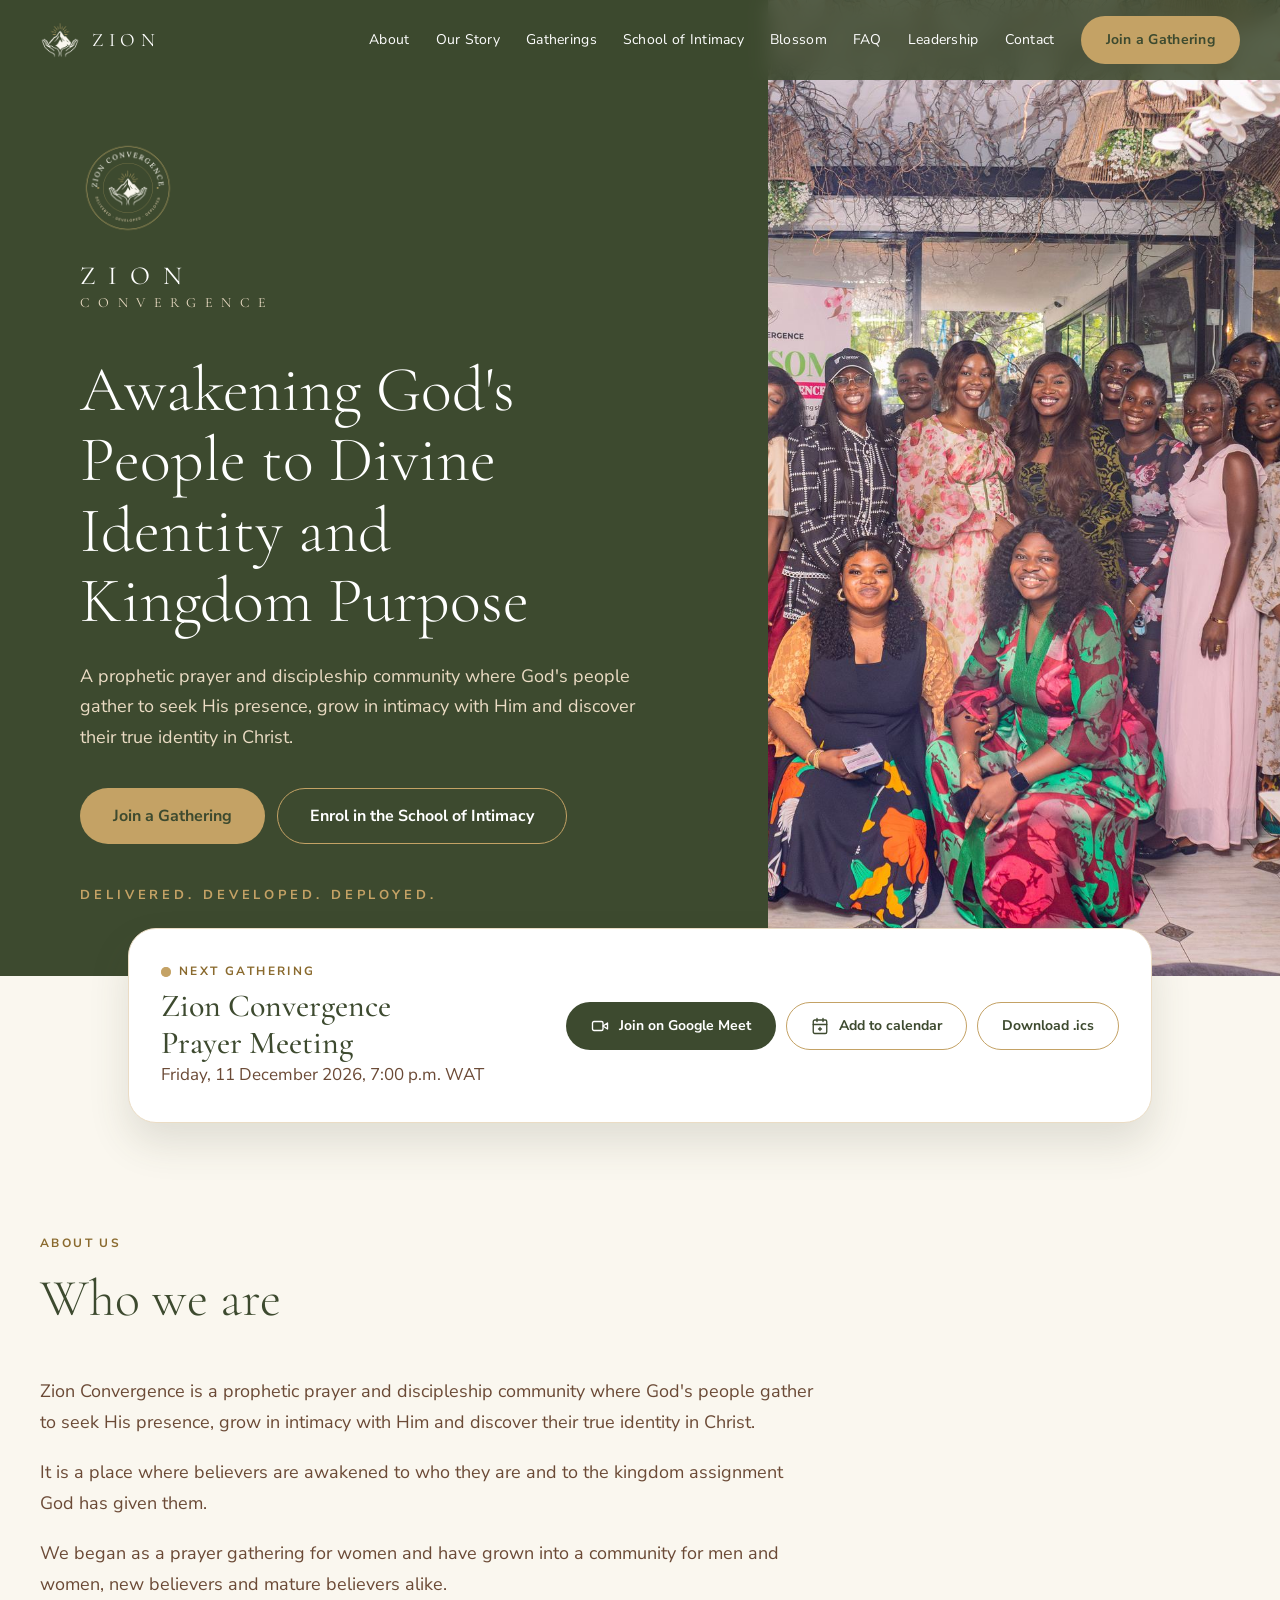
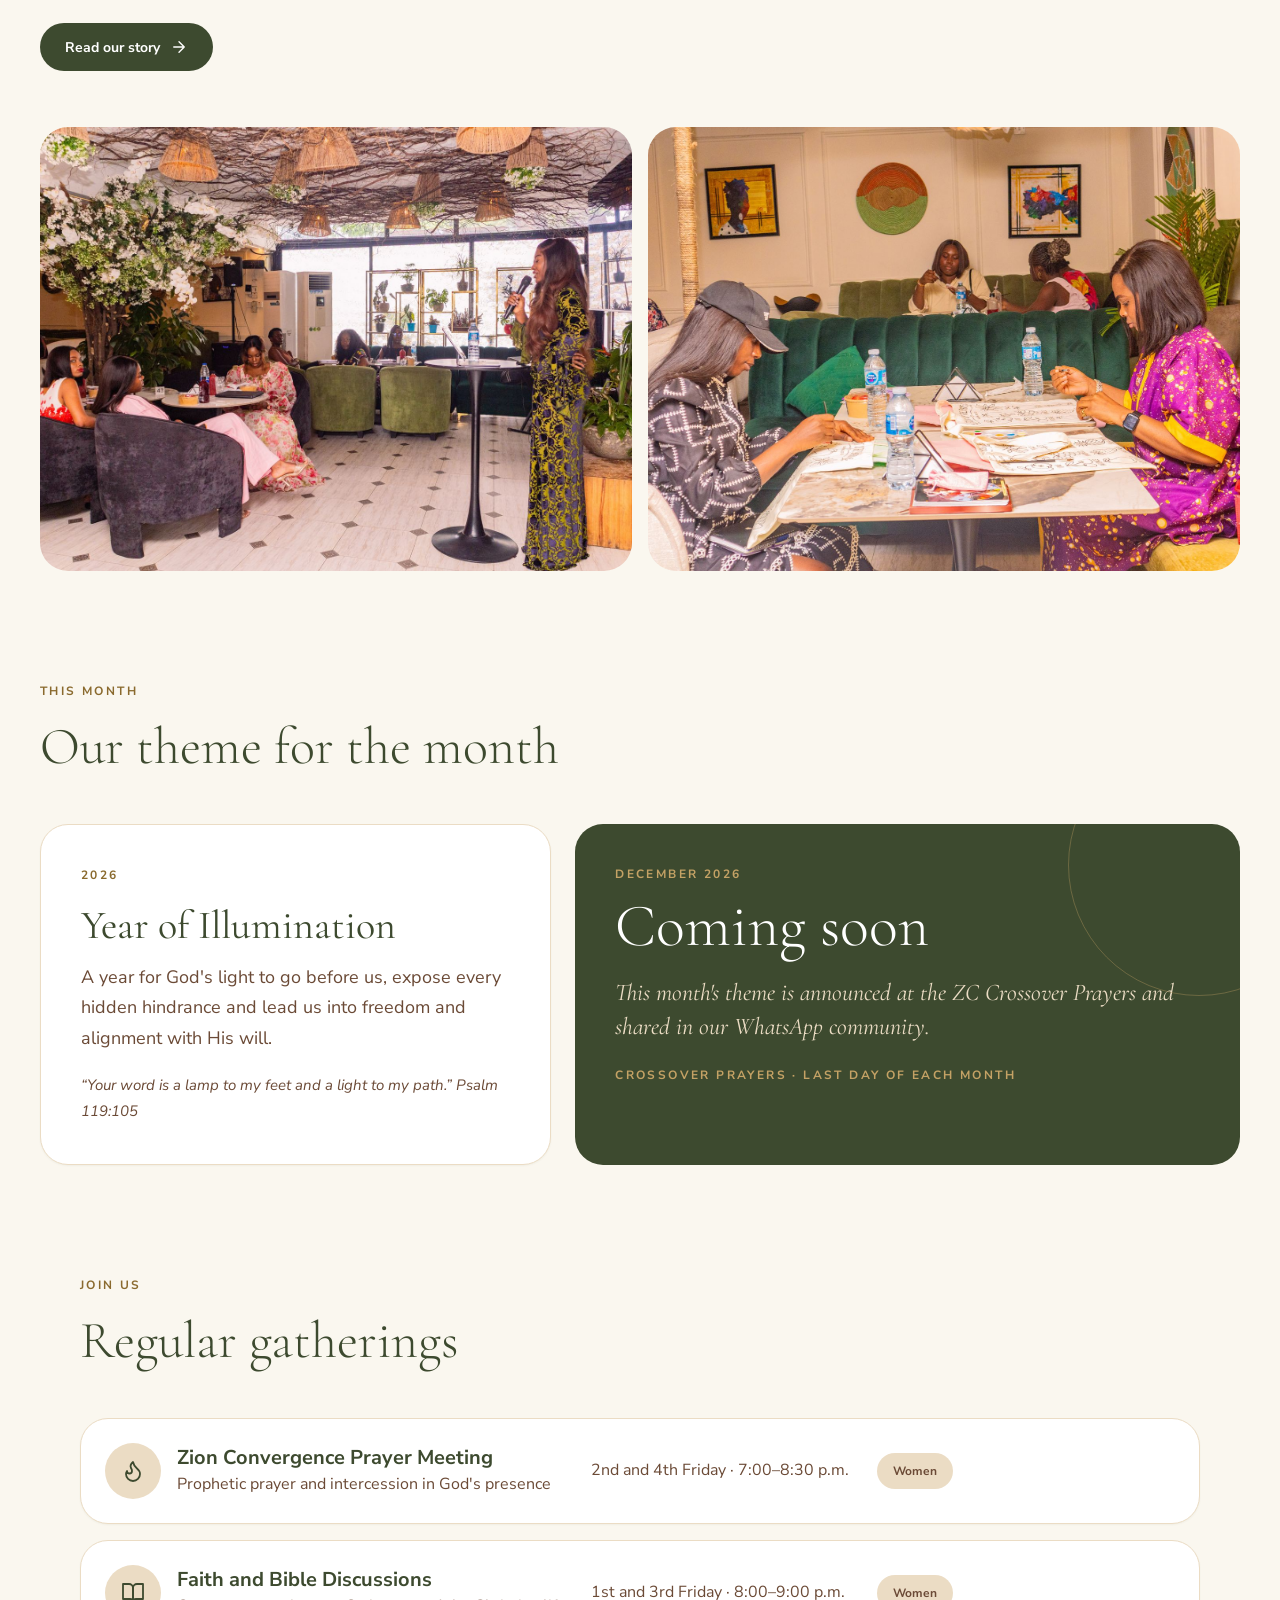
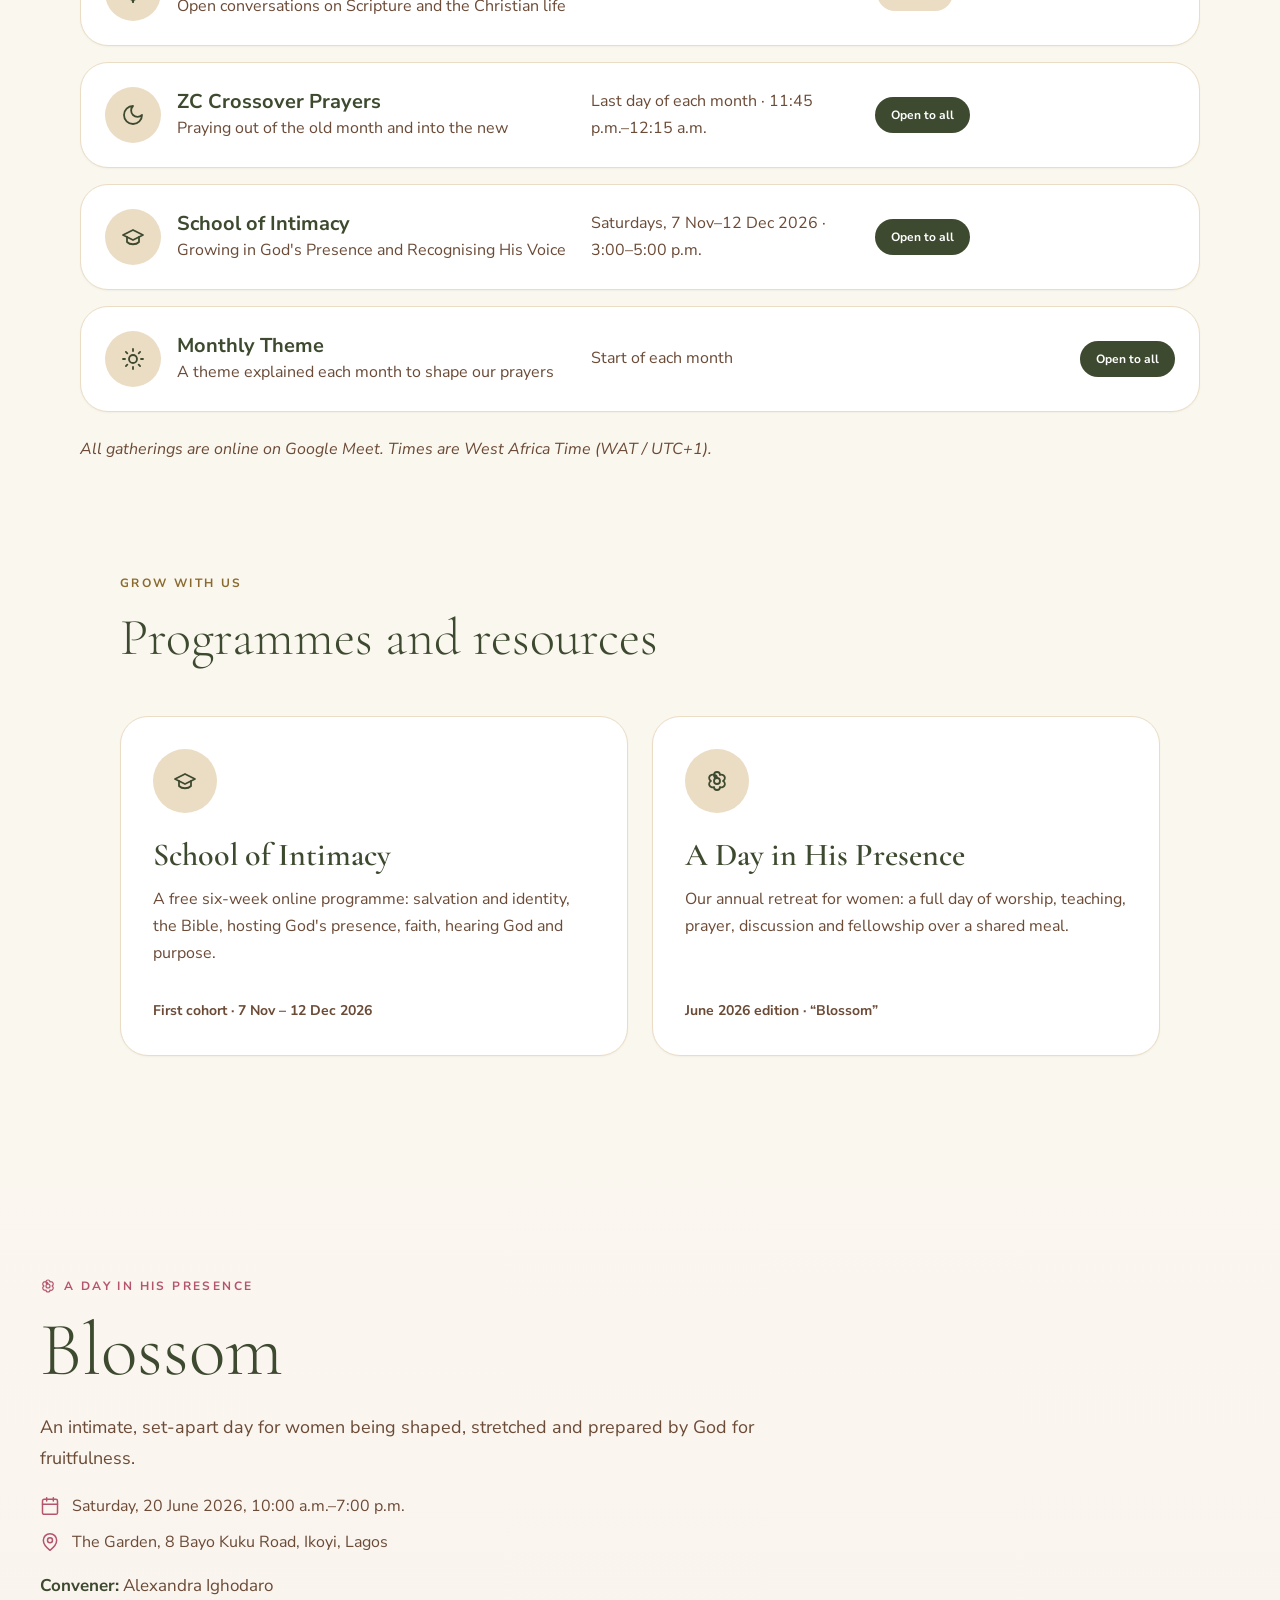
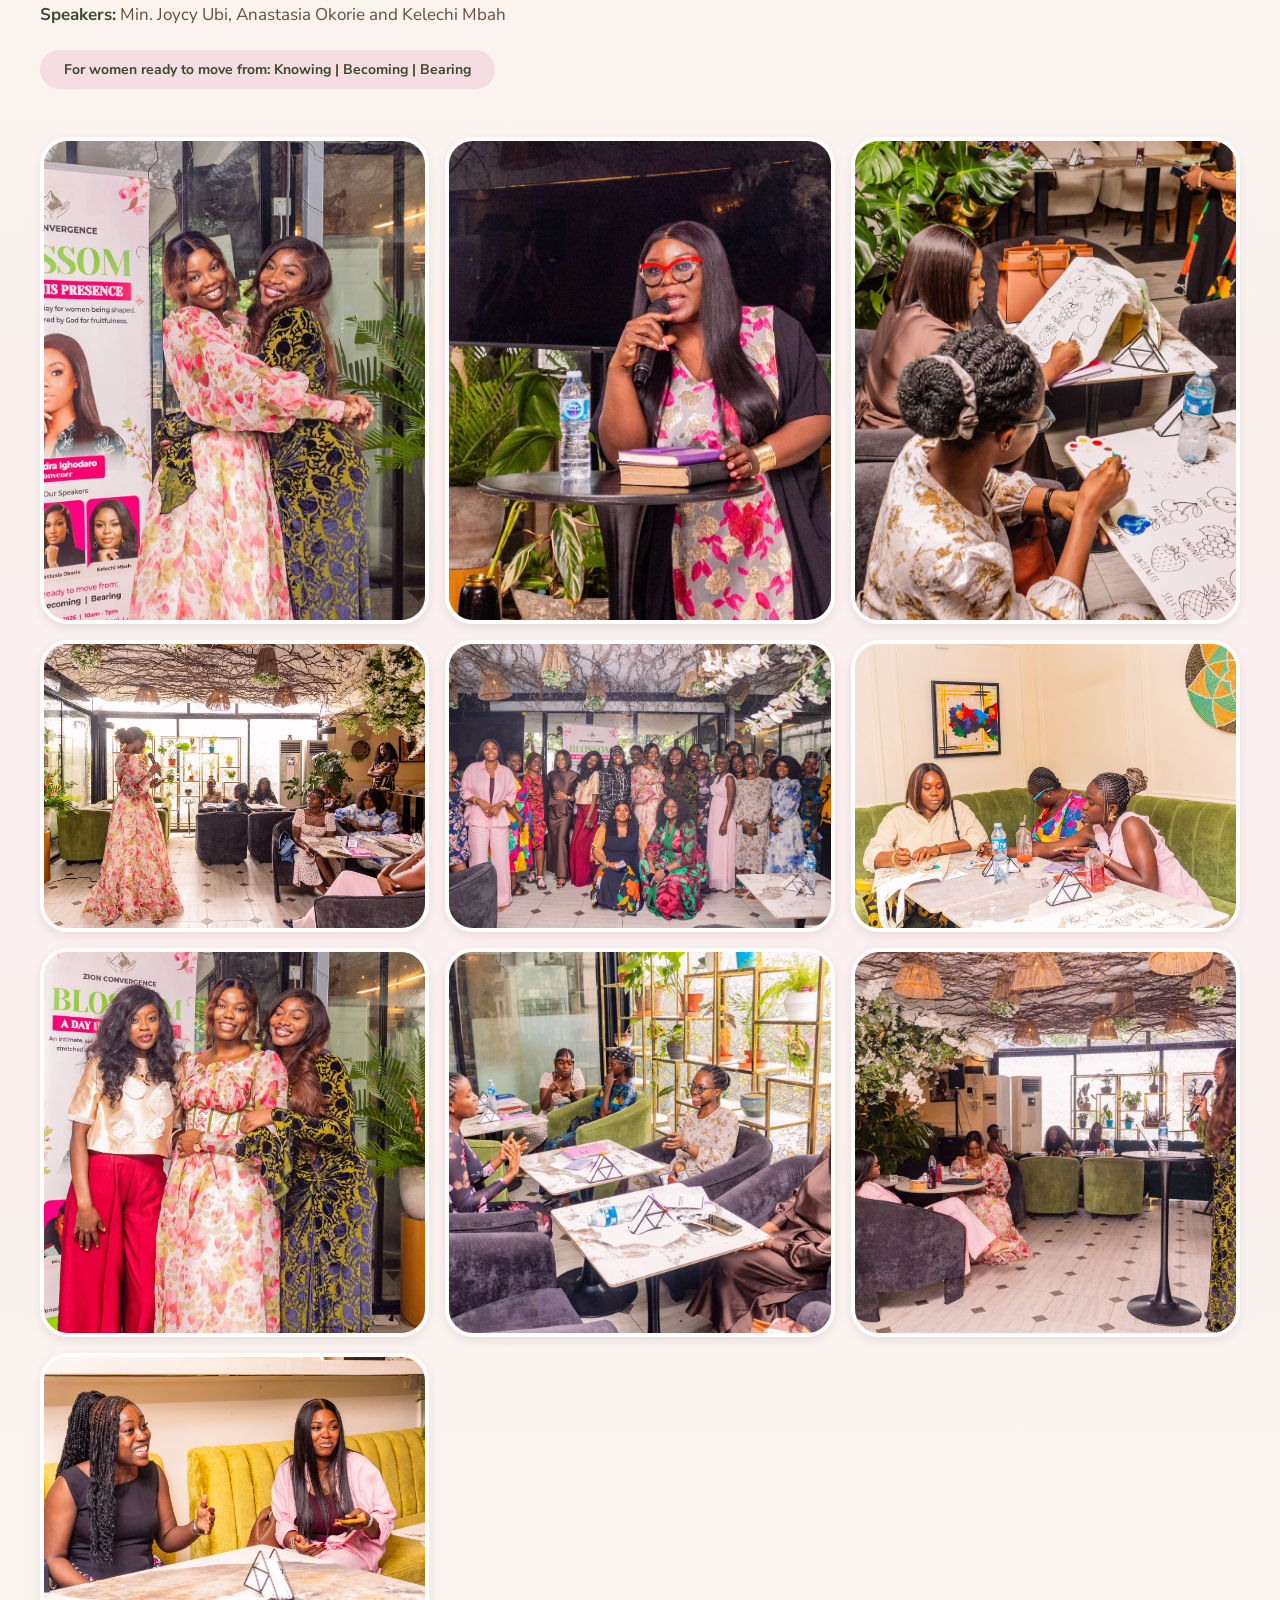
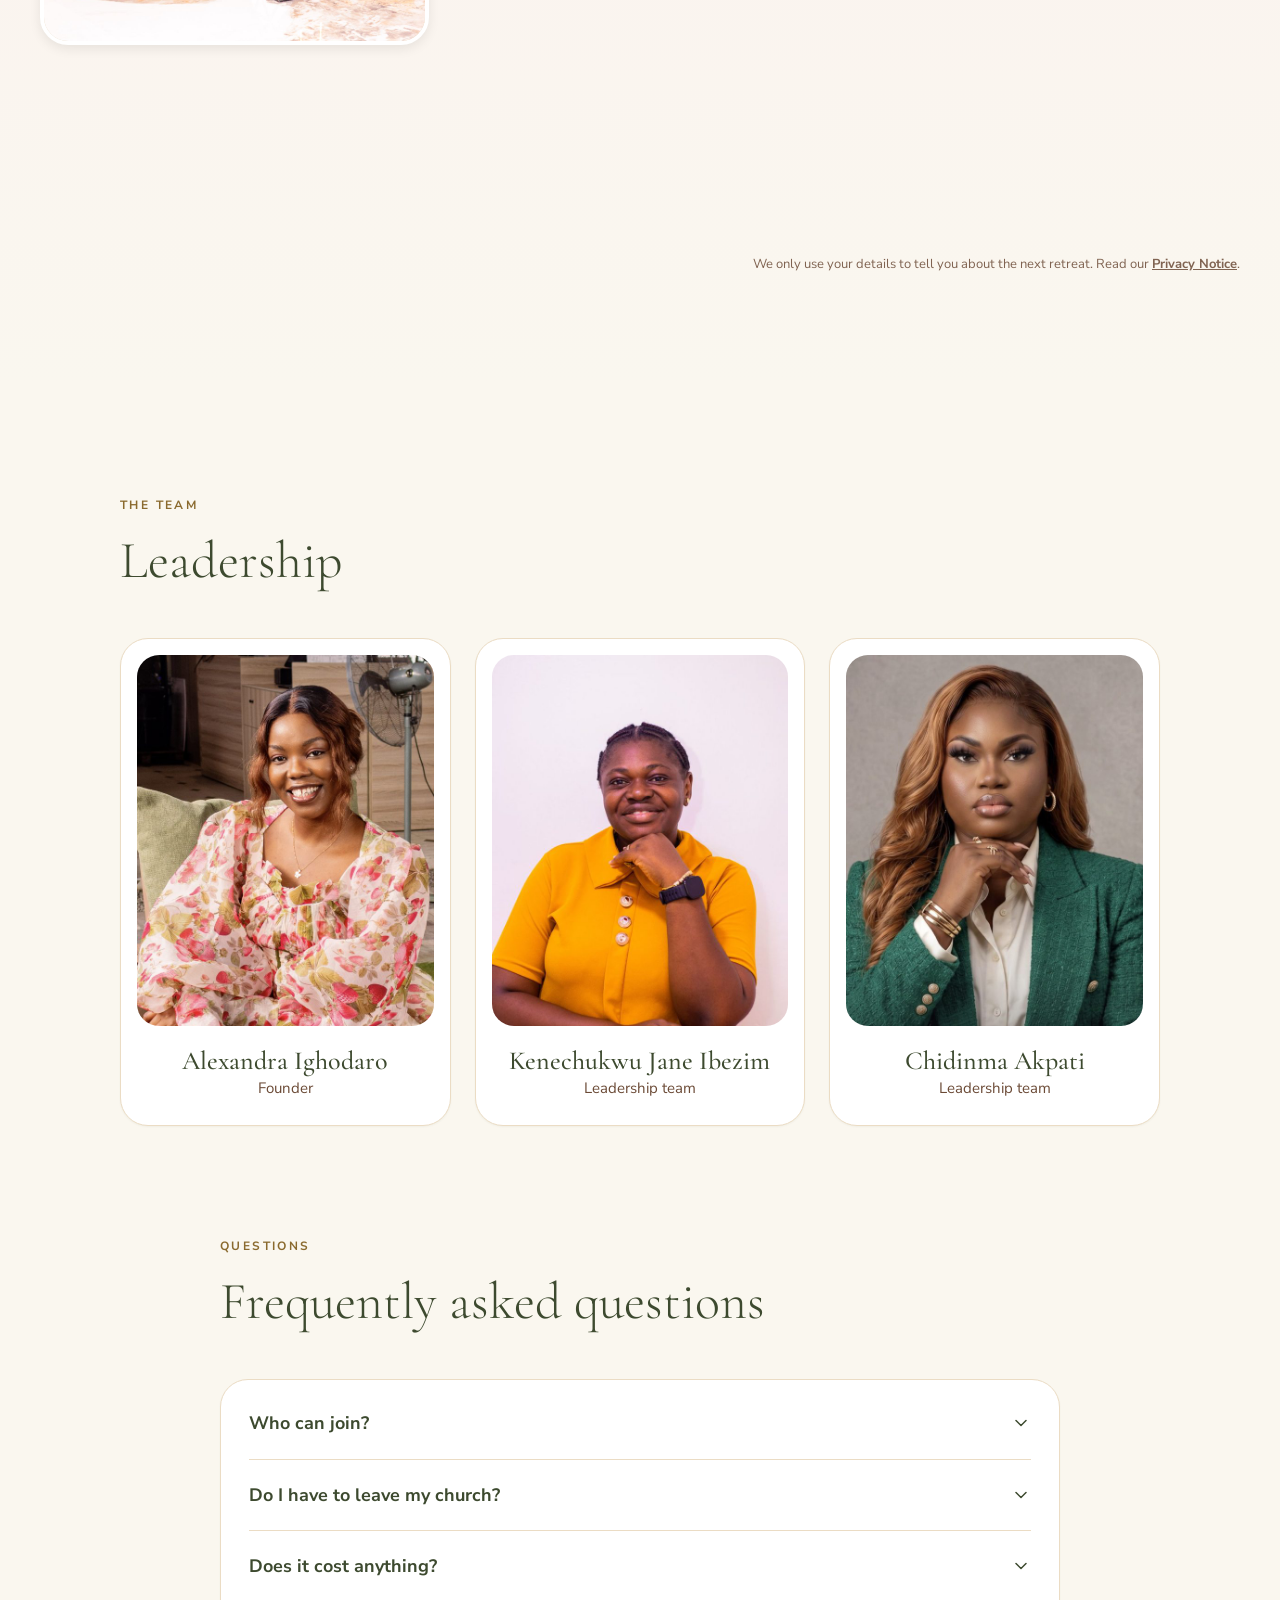
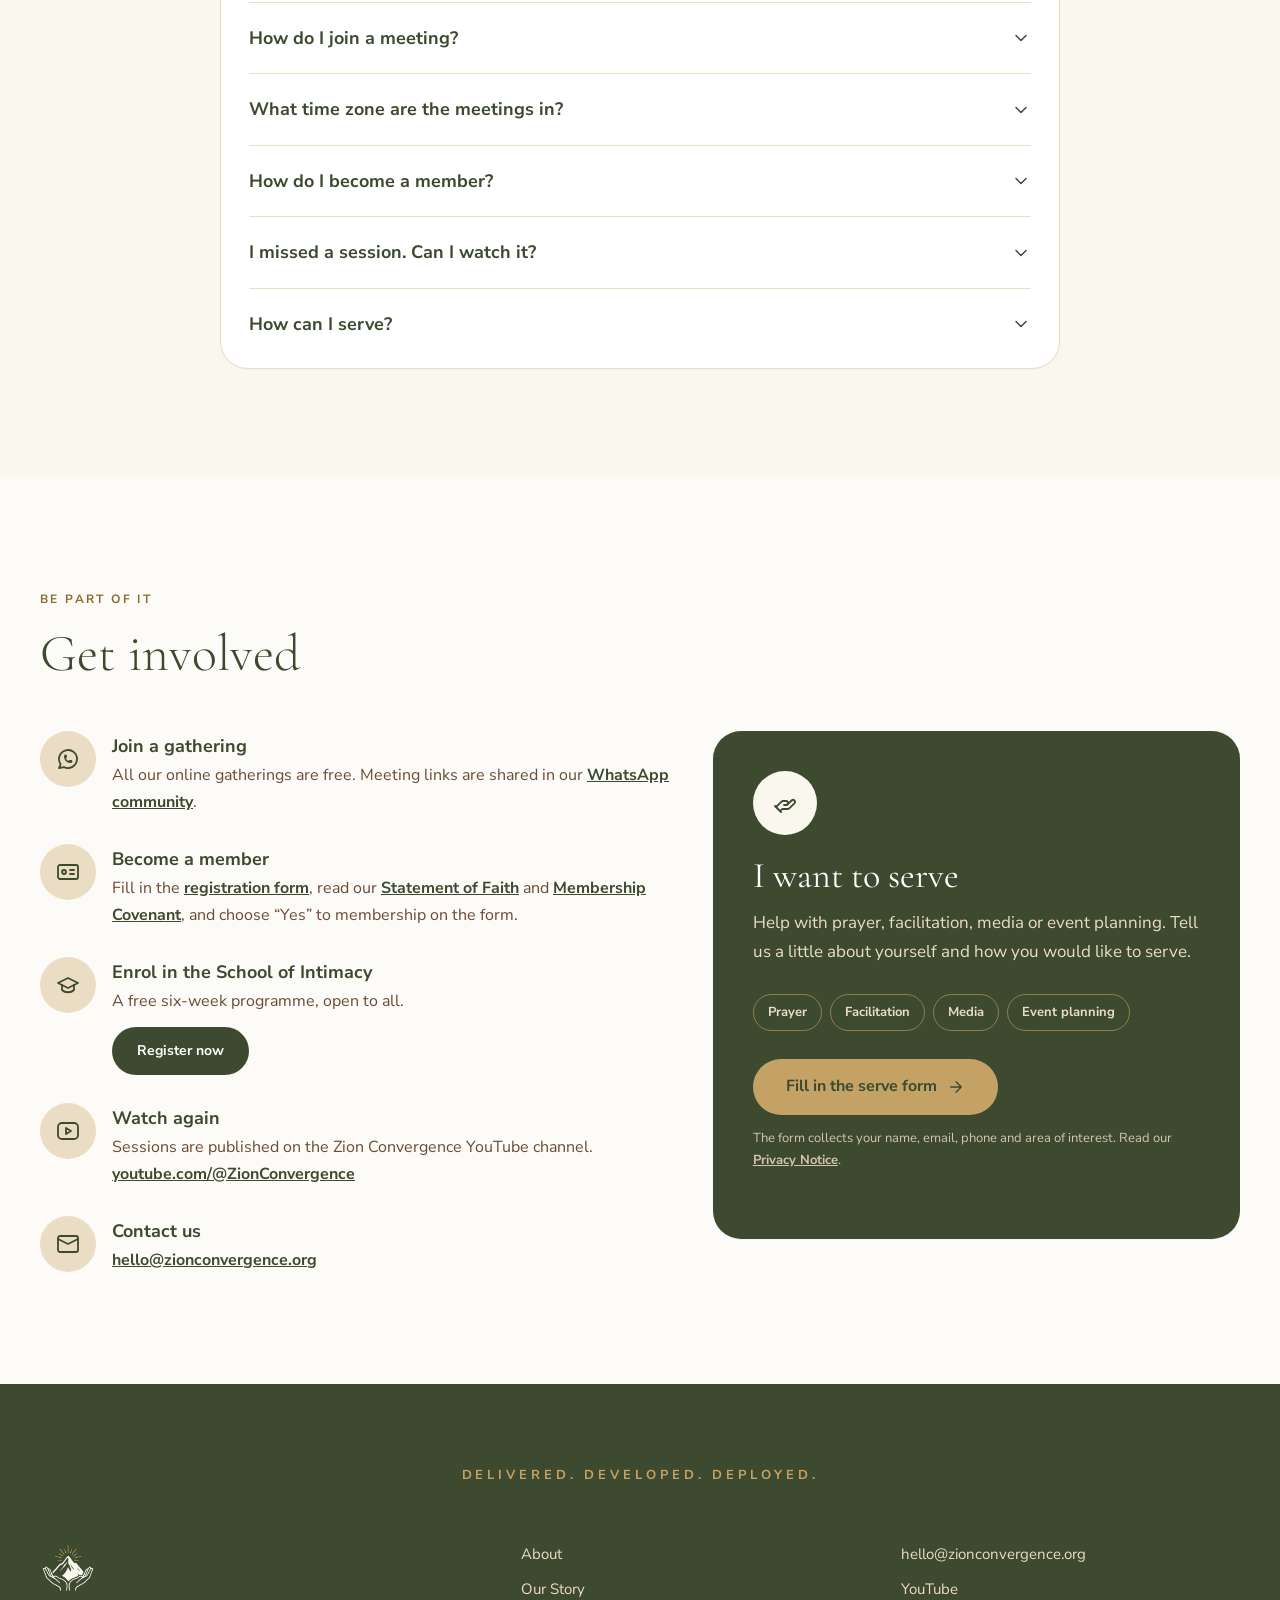
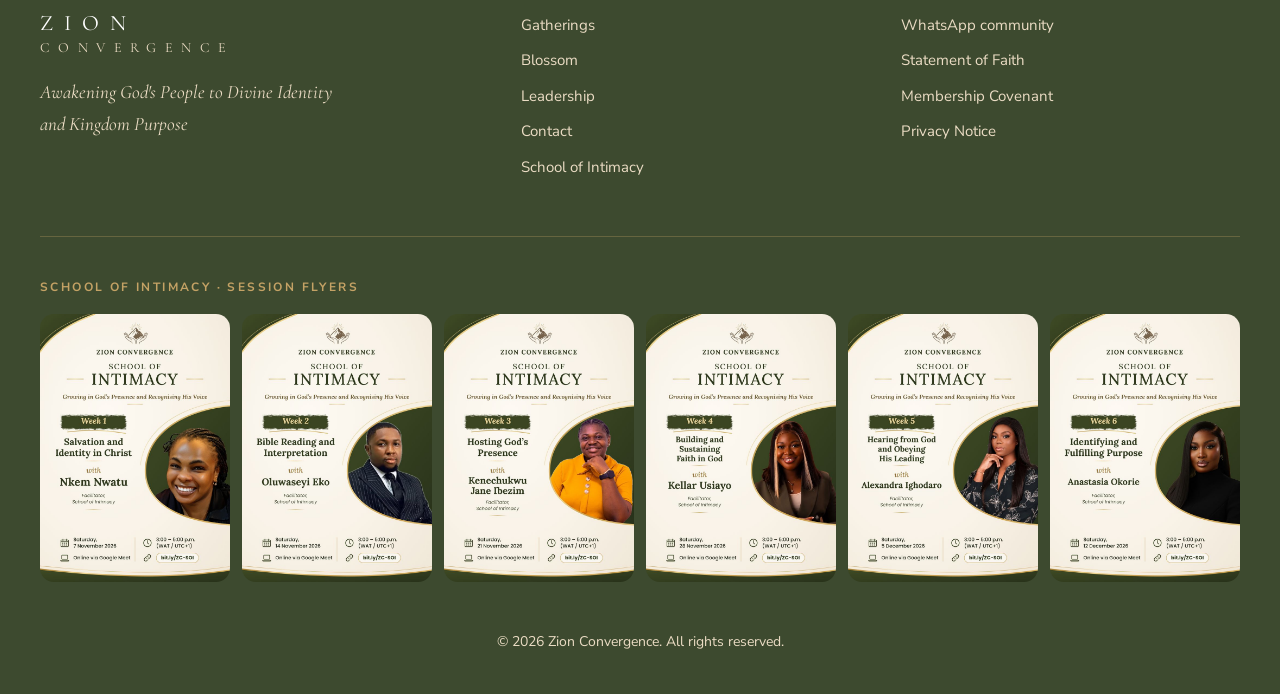
==== commit 7122f68a: "Link to / instead of index.html to avoid a duplicate homepage URL Co-Authored-By: Claude Opus 5.5 <n" ====
--- a/index.html
+++ b/index.html
@@ -19,7 +19,7 @@
 </head>
 <body>
 <header class="hdr"><nav aria-label="Main">
-<a class="logo" href="index.html#top"><img alt="" height="37" src="img/mark-light.png" width="40"/><span>ZION</span></a>
+<a class="logo" href="/#top"><img alt="" height="37" src="img/mark-light.png" width="40"/><span>ZION</span></a>
 <button aria-controls="menu" aria-expanded="false" aria-label="Open menu" class="burger"><svg aria-hidden="true" fill="none" stroke="currentColor" stroke-linecap="round" stroke-linejoin="round" stroke-width="1.8" viewbox="0 0 24 24"><path d="M4 6h16M4 12h16M4 18h16"></path></svg></button>
 <div class="links" id="menu"><a href="#about">About</a><a href="our-story.html">Our Story</a><a href="#gatherings">Gatherings</a><a href="school-of-intimacy.html">School of Intimacy</a><a href="#blossom">Blossom</a><a href="#faq">FAQ</a><a href="#leadership">Leadership</a><a href="#contact">Contact</a><a class="btn btn-gold sm" href="#gatherings">Join a Gathering</a></div>
 </nav></header>
@@ -102,7 +102,7 @@
 <p class="ddd">Delivered. Developed. Deployed.</p>
 <div class="fcols">
 <div class="fbrand"><img alt="" height="52" src="img/mark-light.png" width="56"/><p class="word1">ZION</p><p class="word2">CONVERGENCE</p><p class="tl">Awakening God's People to Divine Identity and Kingdom Purpose</p></div>
-<nav aria-label="Footer" class="fnav"><a href="index.html#about">About</a><a href="our-story.html">Our Story</a><a href="index.html#gatherings">Gatherings</a><a href="index.html#blossom">Blossom</a><a href="index.html#leadership">Leadership</a><a href="index.html#contact">Contact</a><a href="school-of-intimacy.html">School of Intimacy</a></nav>
+<nav aria-label="Footer" class="fnav"><a href="/#about">About</a><a href="our-story.html">Our Story</a><a href="/#gatherings">Gatherings</a><a href="/#blossom">Blossom</a><a href="/#leadership">Leadership</a><a href="/#contact">Contact</a><a href="school-of-intimacy.html">School of Intimacy</a></nav>
 <div class="fnav"><a href="mailto:hello@zionconvergence.org">hello@zionconvergence.org</a><a href="https://youtube.com/@ZionConvergence">YouTube</a><a href="https://bit.ly/ZC-WhatsApp">WhatsApp community</a><a href="https://bit.ly/ZC-Faith">Statement of Faith</a><a href="https://bit.ly/ZC-Covenant">Membership Covenant</a><a href="privacy.html">Privacy Notice</a></div>
 </div>
 <div class="flyers"><p class="eyebrow">School of Intimacy · Session flyers</p><div class="fstrip"><a href="school-of-intimacy.html#weeks"><img alt="Week 1 flyer: Salvation and Identity in Christ, with Nkem Nwatu, 7 November 2026" height="990" loading="lazy" src="img/flyer-w1.jpg" width="700"/></a><a href="school-of-intimacy.html#weeks"><img alt="Week 2 flyer: Bible Reading and Interpretation, with Oluwaseyi Eko, 14 November 2026" height="990" loading="lazy" src="img/flyer-w2.jpg" width="700"/></a><a href="school-of-intimacy.html#weeks"><img alt="Week 3 flyer: Hosting God's Presence, with Kenechukwu Jane Ibezim, 21 November 2026" height="990" loading="lazy" src="img/flyer-w3.jpg" width="700"/></a><a href="school-of-intimacy.html#weeks"><img alt="Week 4 flyer: Building and Sustaining Faith in God, with Kellar Usiayo, 28 November 2026" height="990" loading="lazy" src="img/flyer-w4.jpg" width="700"/></a><a href="school-of-intimacy.html#weeks"><img alt="Week 5 flyer: Hearing from God and Obeying His Leading, with Alexandra Ighodaro, 5 December 2026" height="990" loading="lazy" src="img/flyer-w5.jpg" width="700"/></a><a href="school-of-intimacy.html#weeks"><img alt="Week 6 flyer: Identifying and Fulfilling Purpose, with Anastasia Okorie, 12 December 2026" height="990" loading="lazy" src="img/flyer-w6.jpg" width="700"/></a></div></div>
